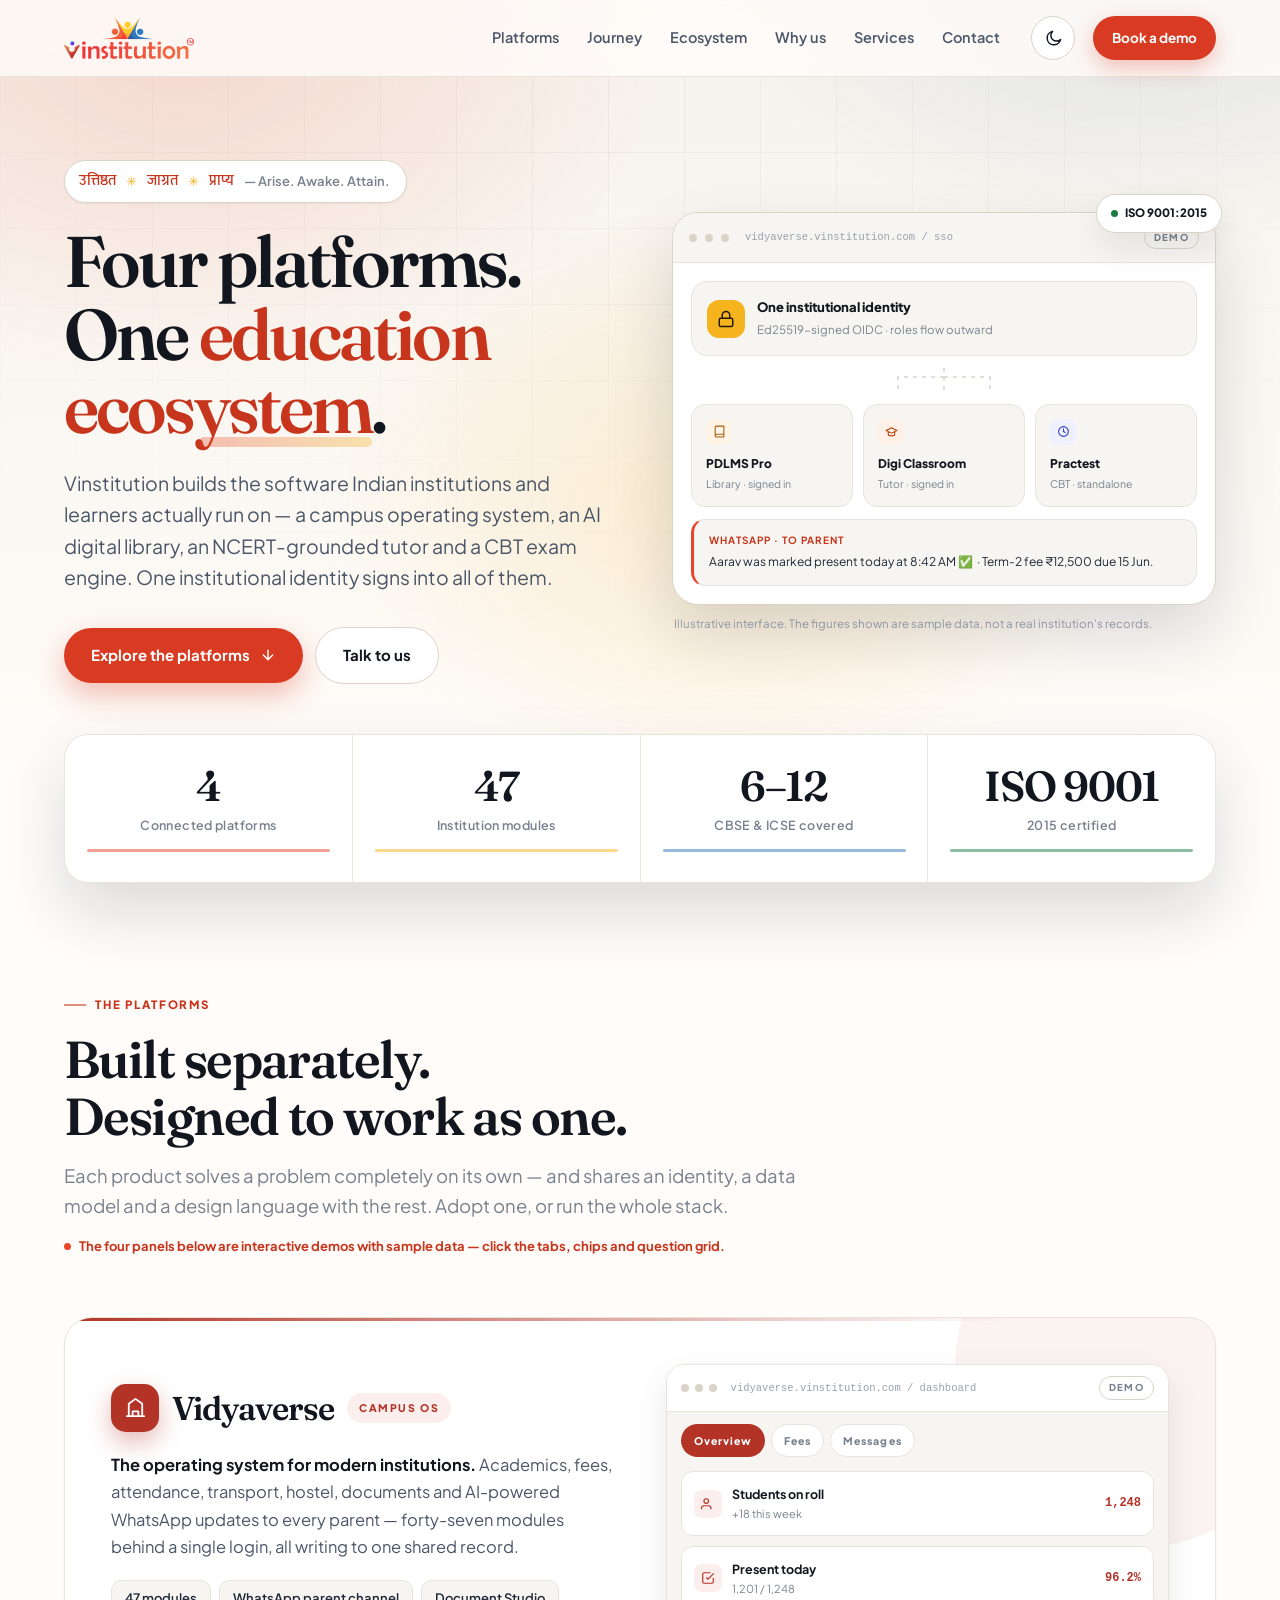
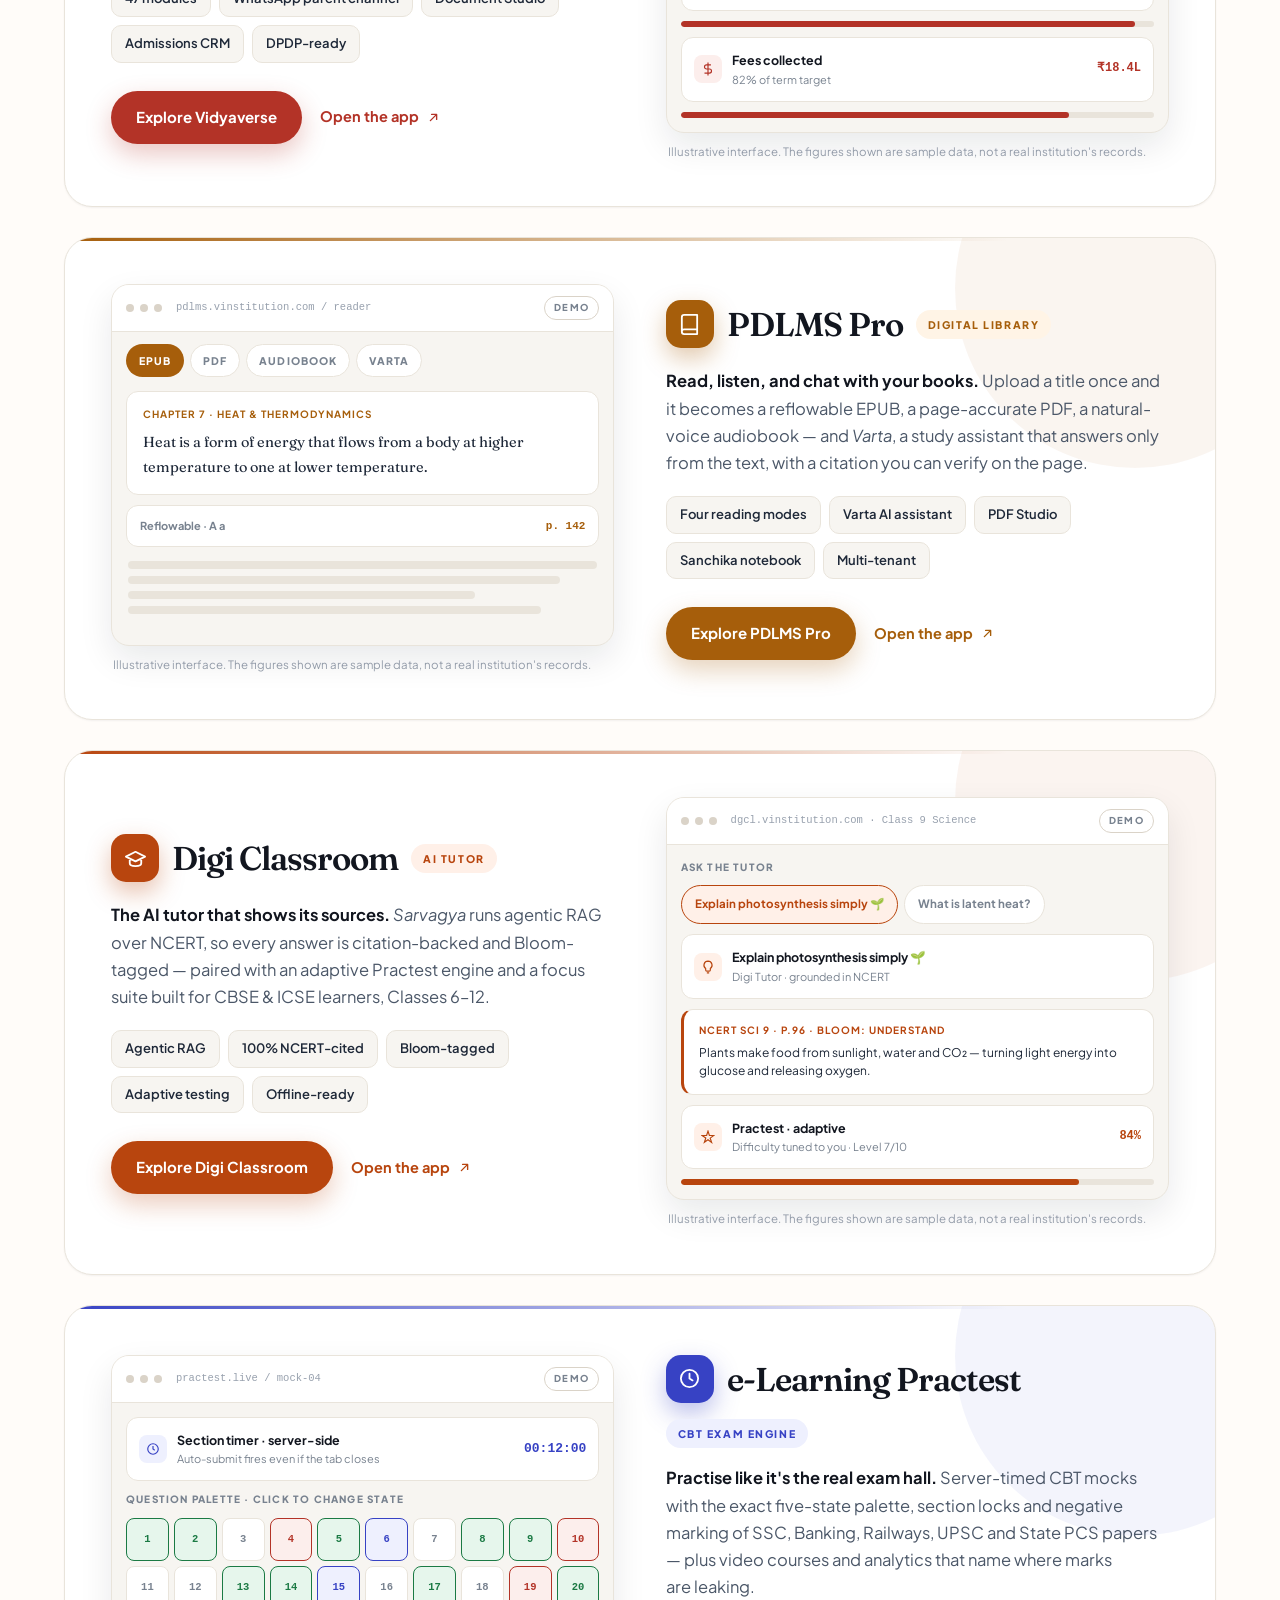
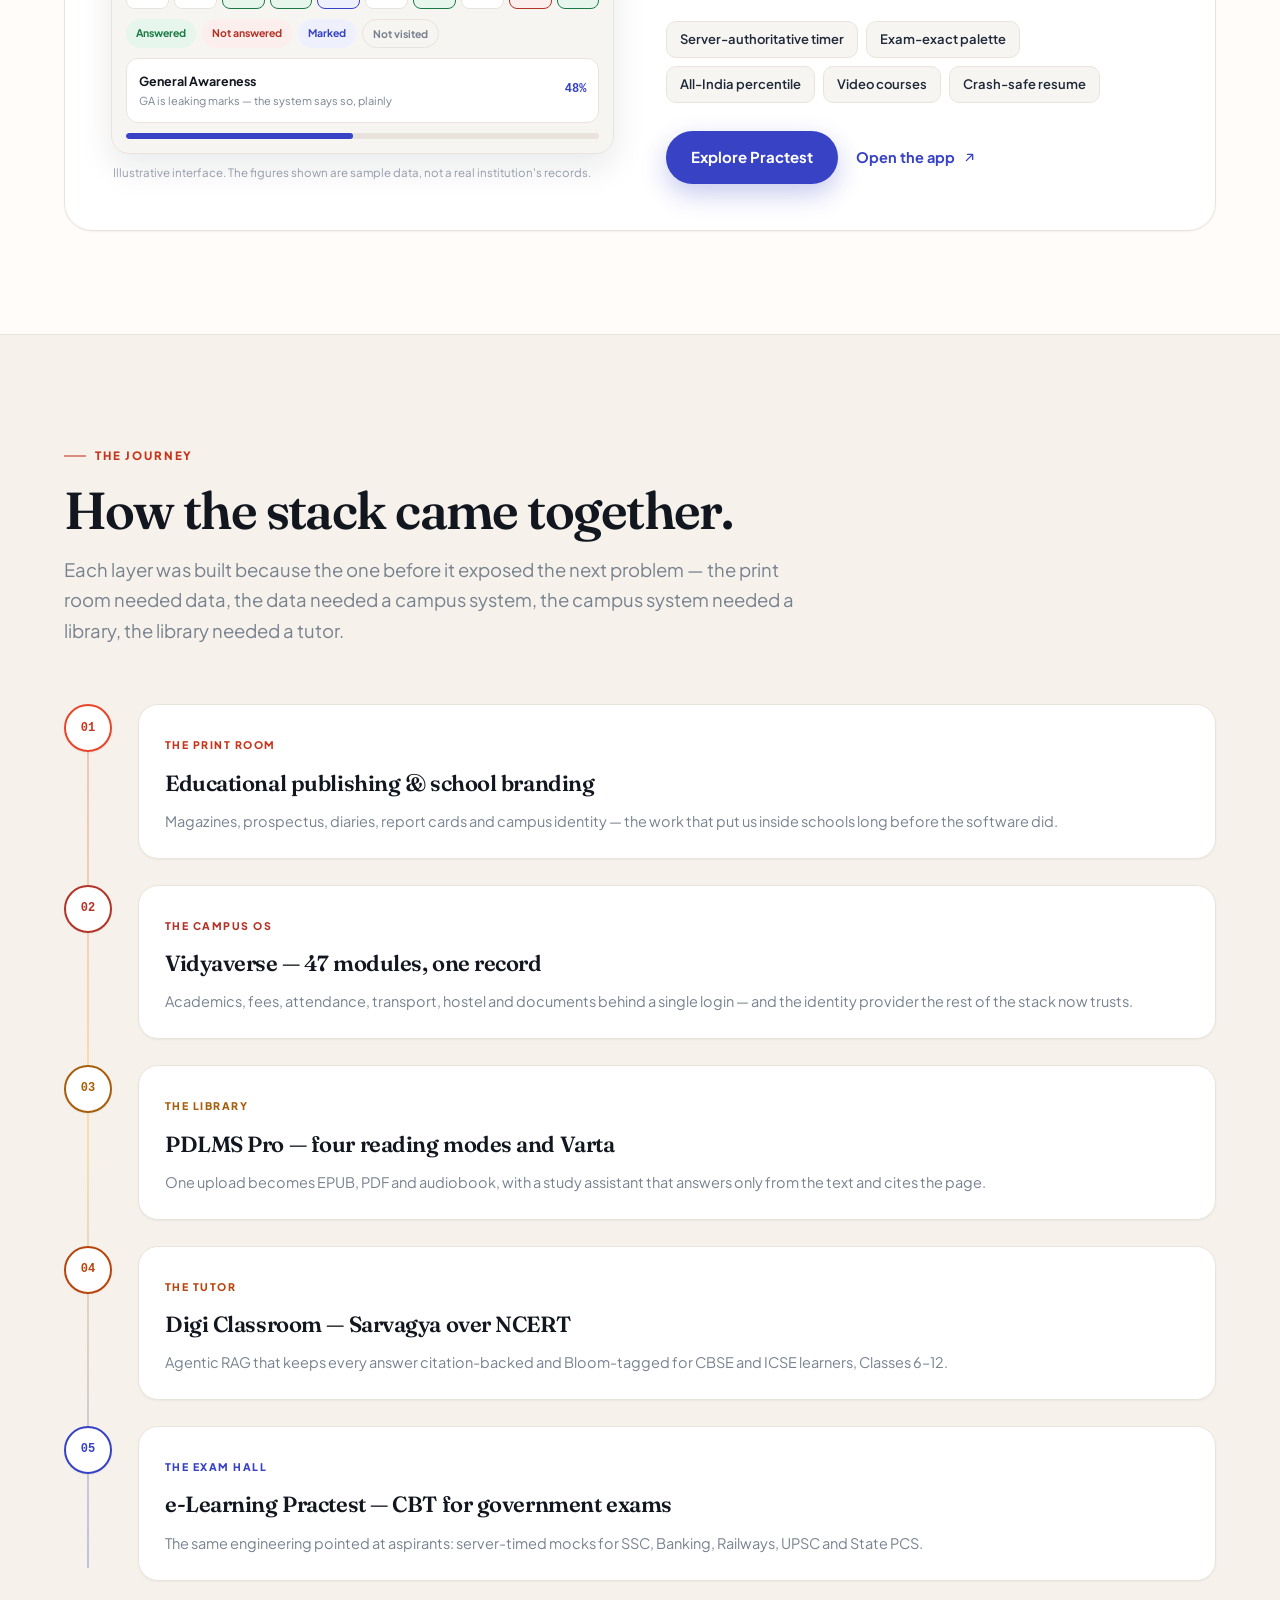
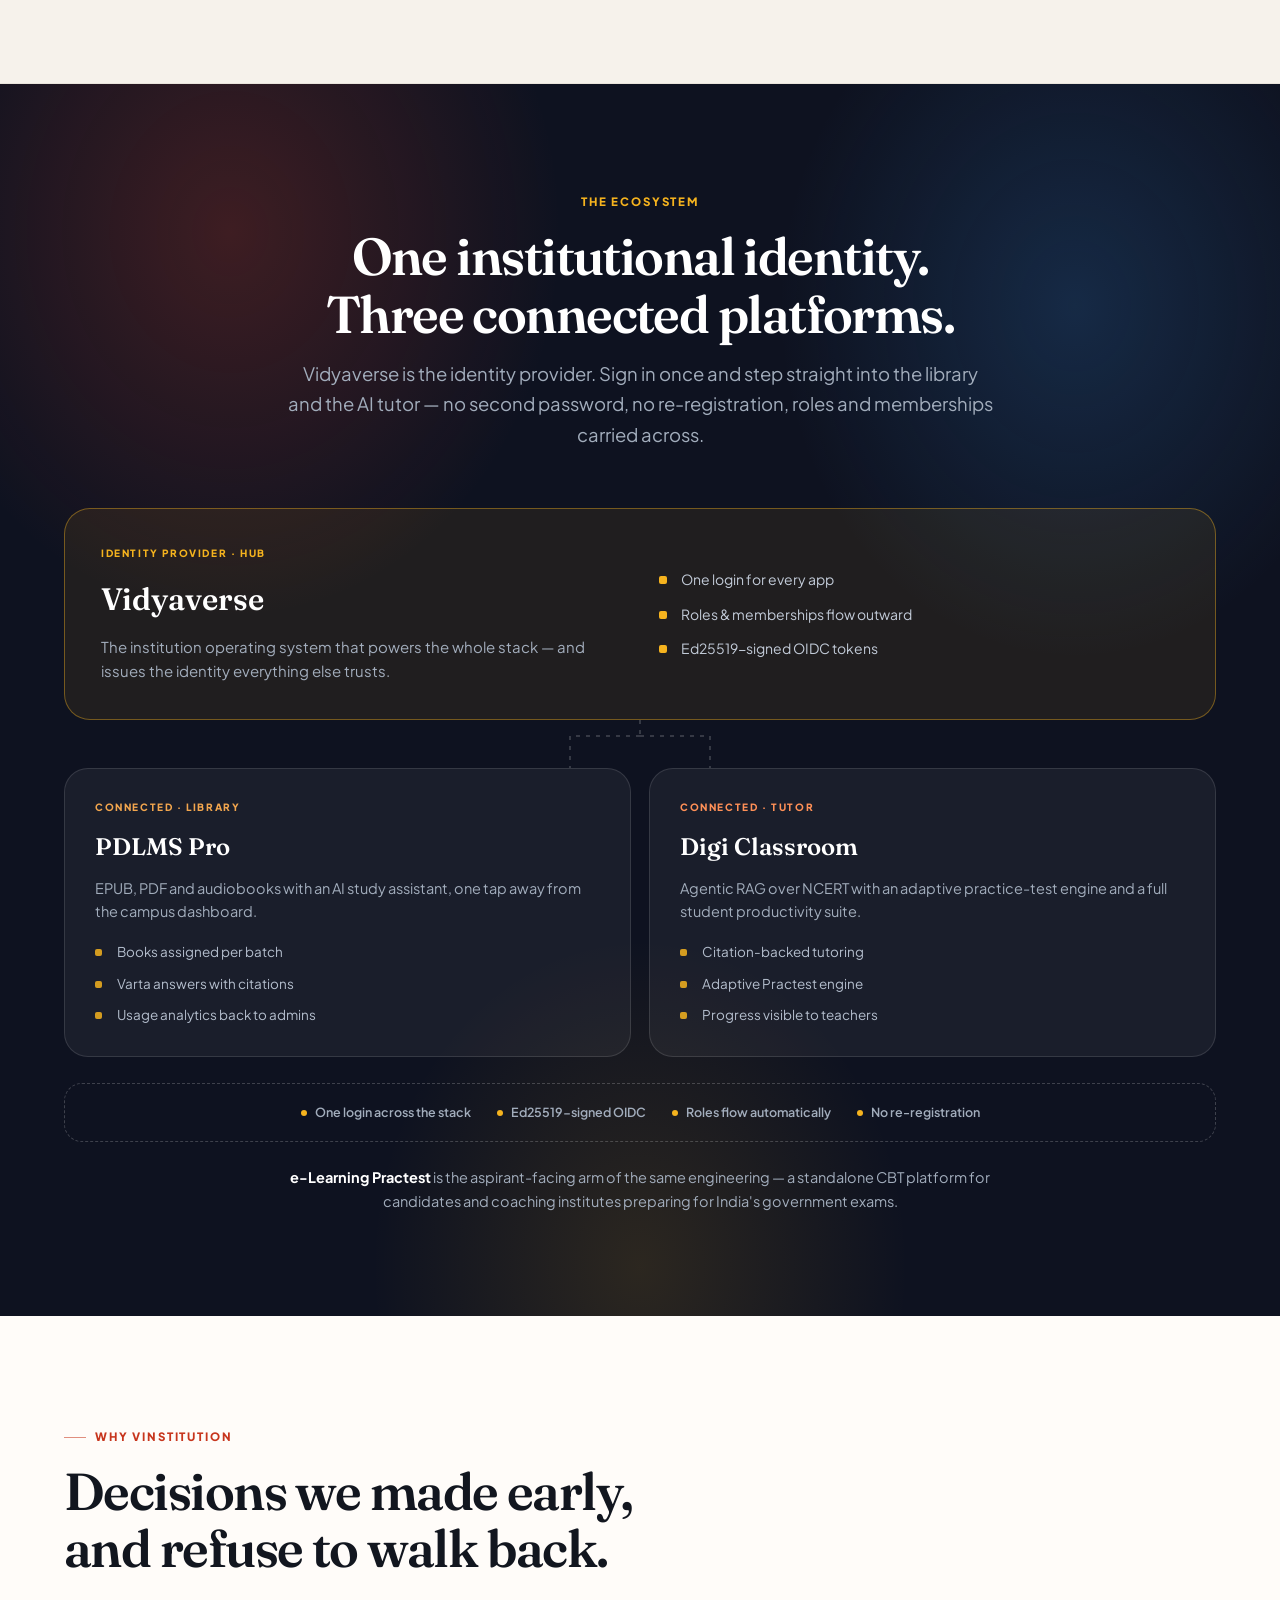
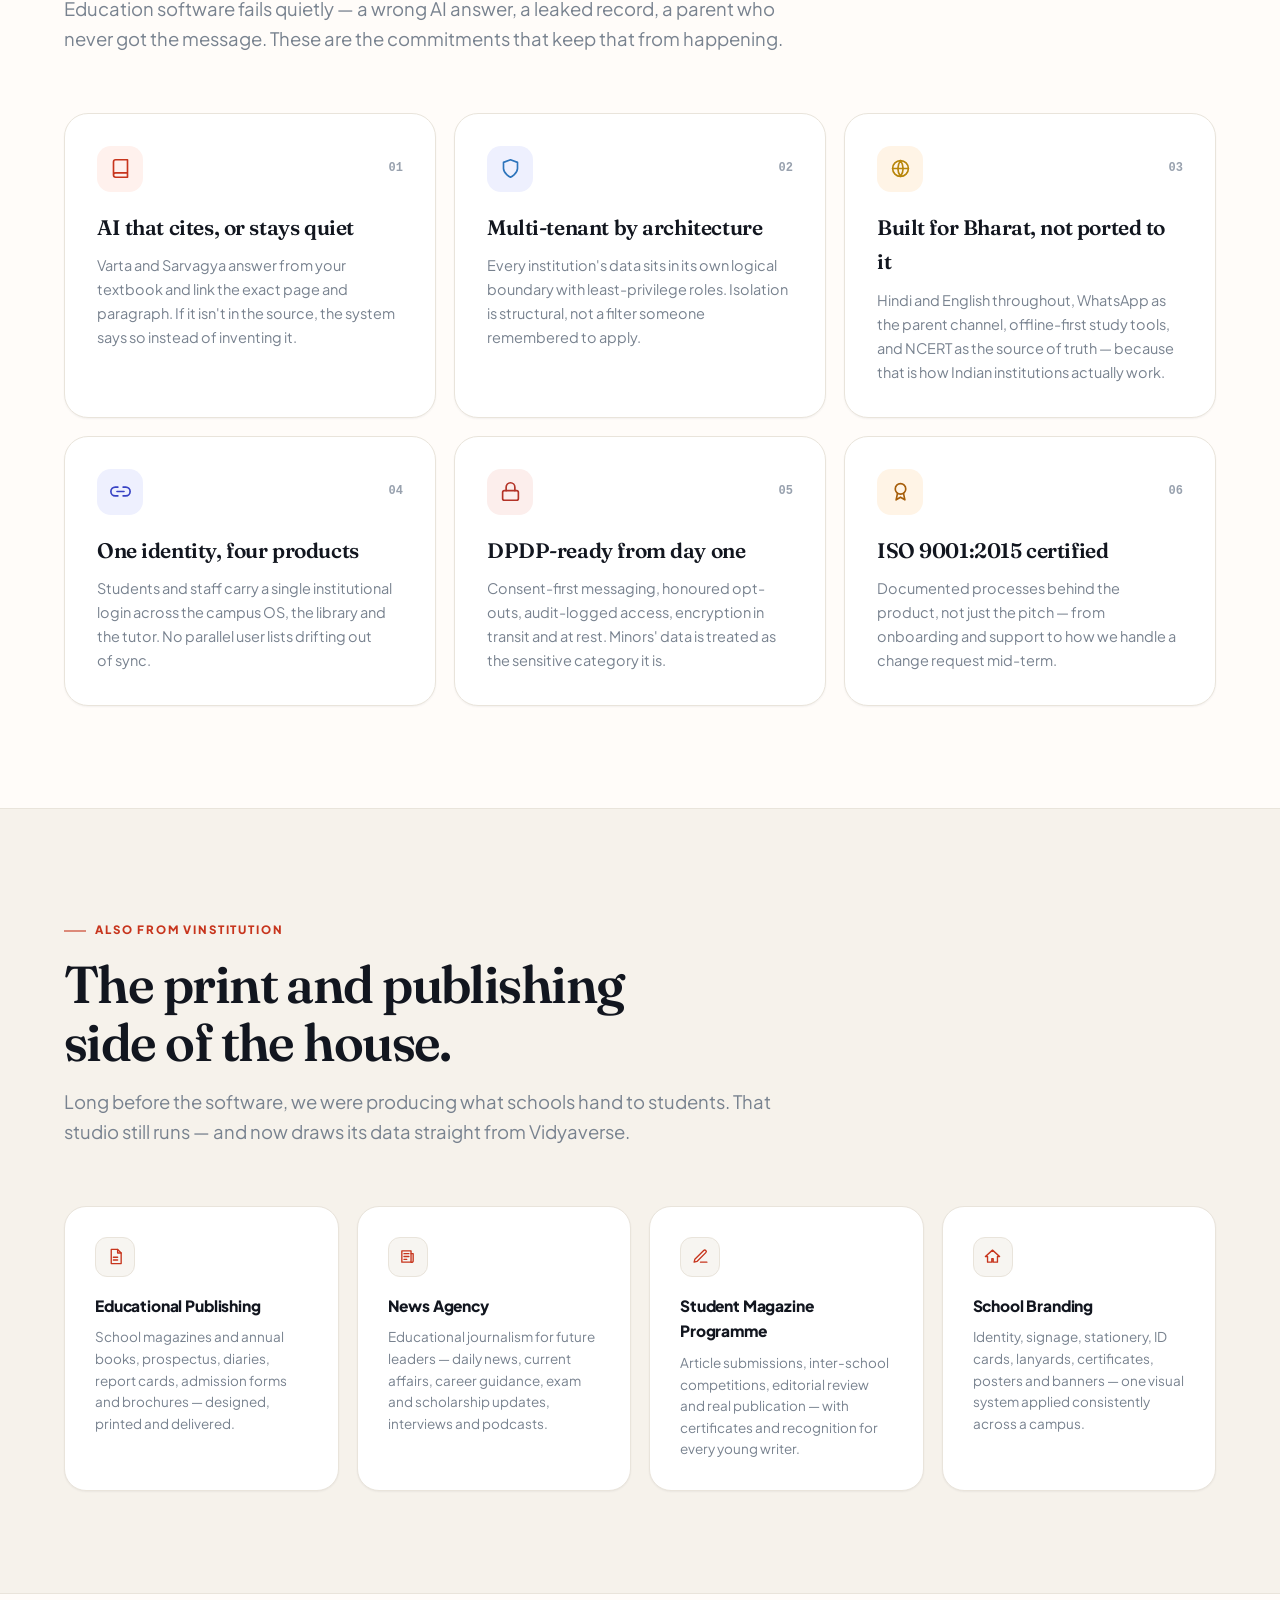
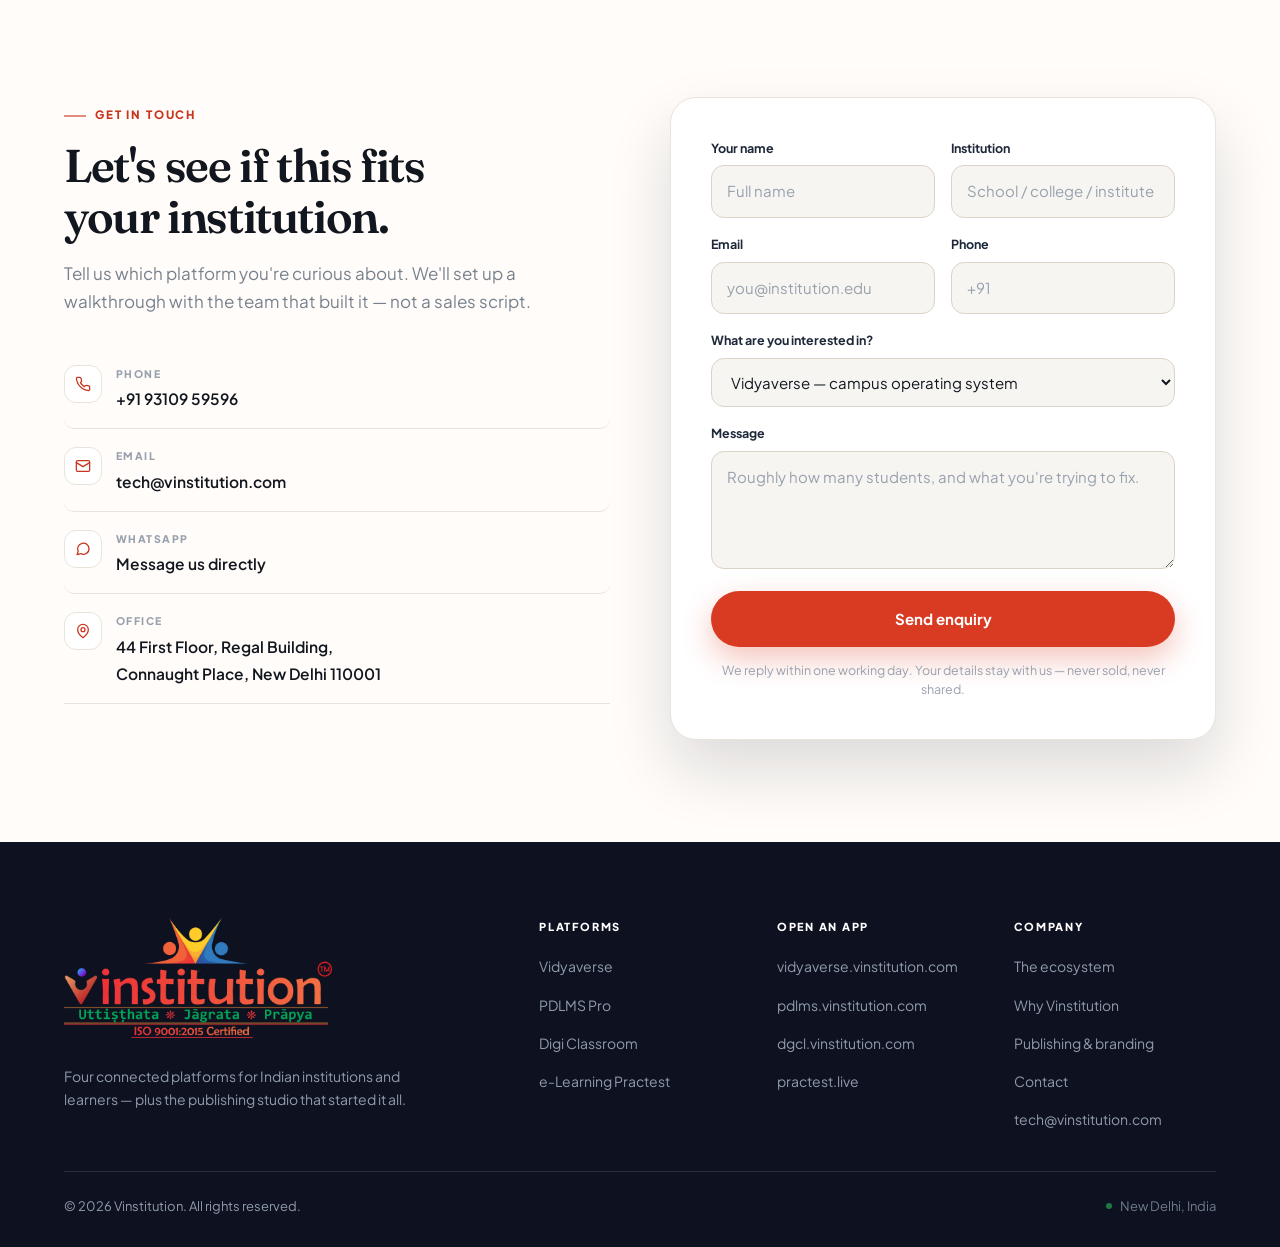
==== index.html @ f5deb9cc "Caption every mock panel on the hub page The four product panels and the hero panel now each carry t" ====
<!DOCTYPE html>
<html lang="en">
<head>
<meta charset="UTF-8">
<meta name="viewport" content="width=device-width, initial-scale=1">
<title>Vinstitution — Education Technology for Indian Institutions &amp; Learners</title>
<meta name="description" content="Vinstitution builds four connected education platforms: Vidyaverse campus OS, PDLMS Pro AI digital library, Digi Classroom NCERT-grounded AI tutor, and e-Learning Practest CBT exam engine. One institutional identity across all of them.">
<meta name="robots" content="index, follow">
<link rel="canonical" href="https://vinstitution.com/">

<meta property="og:type" content="website">
<meta property="og:site_name" content="Vinstitution">
<meta property="og:title" content="Vinstitution — Four platforms. One education ecosystem.">
<meta property="og:description" content="A campus OS, an AI digital library, an NCERT-grounded tutor and a CBT exam engine — connected by one institutional login.">
<meta property="og:url" content="https://vinstitution.com/">
<meta property="og:image" content="https://vinstitution.com/assets/img/og-vinstitution.png">
<meta name="twitter:card" content="summary_large_image">
<meta name="twitter:title" content="Vinstitution — Four platforms. One education ecosystem.">
<meta name="twitter:description" content="A campus OS, an AI digital library, an NCERT-grounded tutor and a CBT exam engine — connected by one institutional login.">
<meta name="twitter:image" content="https://vinstitution.com/assets/img/og-vinstitution.png">
<meta name="theme-color" content="#FFFCF9" media="(prefers-color-scheme: light)">
<meta name="theme-color" content="#090D15" media="(prefers-color-scheme: dark)">

<link rel="icon" href="favicon-32.png" type="image/png" sizes="32x32">
<link rel="icon" href="assets/img/icon-192.png" type="image/png" sizes="192x192">
<link rel="apple-touch-icon" href="assets/img/apple-touch-icon.png">

<link rel="preconnect" href="https://fonts.googleapis.com">
<link rel="preconnect" href="https://fonts.gstatic.com" crossorigin>
<link href="https://fonts.googleapis.com/css2?family=Fraunces:opsz,wght@9..144,400;9..144,500;9..144,600;9..144,700&family=Plus+Jakarta+Sans:wght@400;500;600;700;800&family=Mukta:wght@400;500;600&display=swap" rel="stylesheet">

<script type="application/ld+json">
{
  "@context":"https://schema.org",
  "@type":"Organization",
  "name":"Vinstitution",
  "url":"https://vinstitution.com/",
  "logo":"https://vinstitution.com/assets/logos/vinstitution-full.png",
  "slogan":"Uttiṣṭhata · Jāgrata · Prāpya",
  "description":"Education technology company building connected platforms for Indian institutions and learners: Vidyaverse, PDLMS Pro, Digi Classroom and e-Learning Practest.",
  "address":{
    "@type":"PostalAddress",
    "streetAddress":"44 First Floor, Regal Building, Connaught Place",
    "addressLocality":"New Delhi","addressRegion":"Delhi",
    "postalCode":"110001","addressCountry":"IN"
  },
  "contactPoint":{
    "@type":"ContactPoint","telephone":"+91-9310959596",
    "contactType":"sales","email":"tech@vinstitution.com",
    "availableLanguage":["English","Hindi"]
  }
}
</script>
<script type="application/ld+json">
{
  "@context":"https://schema.org",
  "@type":"ItemList",
  "name":"Vinstitution platforms",
  "itemListElement":[
    {"@type":"ListItem","position":1,"item":{"@type":"SoftwareApplication","name":"Vidyaverse","applicationCategory":"BusinessApplication","url":"https://vidyaverse.vinstitution.com","description":"Institution operating system with 47 integrated modules."}},
    {"@type":"ListItem","position":2,"item":{"@type":"SoftwareApplication","name":"PDLMS Pro","applicationCategory":"EducationalApplication","url":"https://pdlms.vinstitution.com","description":"Multi-tenant AI-powered digital library with the Varta study assistant."}},
    {"@type":"ListItem","position":3,"item":{"@type":"SoftwareApplication","name":"Digi Classroom","applicationCategory":"EducationalApplication","url":"https://dgcl.vinstitution.com","description":"NCERT-grounded AI tutor powered by Sarvagya agentic RAG."}},
    {"@type":"ListItem","position":4,"item":{"@type":"SoftwareApplication","name":"e-Learning Practest","applicationCategory":"EducationalApplication","url":"https://practest.live","description":"Exam-pattern CBT mock test engine for SSC, Banking, Railways, UPSC and State PCS."}}
  ]
}
</script>


<script>
  (function(){
    try{
      var s = localStorage.getItem('vin-theme');
      var d = window.matchMedia('(prefers-color-scheme: dark)').matches;
      document.documentElement.setAttribute('data-theme', s || (d ? 'dark' : 'light'));
    }catch(e){ document.documentElement.setAttribute('data-theme','light'); }
  })();
</script>
<link rel="stylesheet" href="assets/css/style.css?v=3">
</head>
<body>
<div style="background:var(--paper)">

<div id="scroll-progress" aria-hidden="true" style="position:fixed;top:0;left:0;height:3px;width:0%;background:linear-gradient(90deg,var(--brand-hi),var(--gold-hi));z-index:99;transition:width .1s linear"></div>

<div style="position:relative;overflow:hidden;background:linear-gradient(180deg,var(--paper-2),var(--paper))">
  <div aria-hidden="true" style="position:absolute;inset:-24% -10% auto;height:min(940px,120vw);pointer-events:none;background:radial-gradient(46% 52% at 20% 26%,var(--glow-a),transparent 68%),radial-gradient(40% 46% at 82% 14%,var(--glow-b),transparent 70%),radial-gradient(38% 44% at 56% 74%,var(--glow-c),transparent 70%);filter:blur(12px);animation:drift 24s ease-in-out infinite"></div>
  <div aria-hidden="true" style="position:absolute;inset:0;pointer-events:none;background-image:linear-gradient(var(--grid-line) 1px,transparent 1px),linear-gradient(90deg,var(--grid-line) 1px,transparent 1px);background-size:76px 76px;mask-image:radial-gradient(72% 62% at 50% 18%,#000,transparent)"></div>

  <header style="position:sticky;top:0;z-index:80;background:var(--hdr);backdrop-filter:blur(18px);-webkit-backdrop-filter:blur(18px);border-bottom:1px solid var(--line)">
    <div style="width:100%;max-width:1240px;margin-inline:auto;padding-inline:clamp(16px,4vw,44px)">
      <div style="display:flex;align-items:center;gap:clamp(8px,1.6vw,18px);min-height:76px">
        <a href="#top" aria-label="Vinstitution — home" style="display:flex;align-items:center;margin-right:auto;flex:none;transition:transform .3s cubic-bezier(.2,.7,.3,1)" data-hv="1">
          <img src="assets/logos/vinstitution-lockup.png" alt="Vinstitution" width="520" height="168" fetchpriority="high" style="height:42px;width:auto">
        </a>


        <nav class="js-desktop" aria-label="Primary" style="display:flex;align-items:center;gap:2px">
          <a href="#platforms" style="position:relative;padding:9px 13px;border-radius:100px;font-size:14.5px;font-weight:600;color:var(--body);transition:color .22s,background .22s" data-hv="2">Platforms</a>
          <a href="#journey" style="position:relative;padding:9px 13px;border-radius:100px;font-size:14.5px;font-weight:600;color:var(--body);transition:color .22s,background .22s" data-hv="2">Journey</a>
          <a href="#ecosystem" style="position:relative;padding:9px 13px;border-radius:100px;font-size:14.5px;font-weight:600;color:var(--body);transition:color .22s,background .22s" data-hv="2">Ecosystem</a>
          <a href="#why" style="position:relative;padding:9px 13px;border-radius:100px;font-size:14.5px;font-weight:600;color:var(--body);transition:color .22s,background .22s" data-hv="2">Why us</a>
          <a href="#services" style="position:relative;padding:9px 13px;border-radius:100px;font-size:14.5px;font-weight:600;color:var(--body);transition:color .22s,background .22s" data-hv="2">Services</a>
          <a href="#contact" style="position:relative;padding:9px 13px;border-radius:100px;font-size:14.5px;font-weight:600;color:var(--body);transition:color .22s,background .22s" data-hv="2">Contact</a>
        </nav>


        <button type="button" id="theme-toggle" aria-label="Switch to night mode" title="Switch to night mode" style="width:44px;height:44px;flex:none;border-radius:100px;display:grid;place-items:center;color:var(--ink);border:1px solid var(--line-2);background:var(--surface);cursor:pointer;transition:transform .35s cubic-bezier(.2,.7,.3,1),box-shadow .3s,border-color .3s" data-hv="3">

            <svg class="ico-dark" viewBox="0 0 24 24" fill="none" stroke="currentColor" stroke-width="1.9" stroke-linecap="round" stroke-linejoin="round" style="width:19px;height:19px;animation:popIn .4s both"><circle cx="12" cy="12" r="4.2"></circle><path d="M12 2v2.4M12 19.6V22M2 12h2.4M19.6 12H22M4.9 4.9l1.7 1.7M17.4 17.4l1.7 1.7M19.1 4.9l-1.7 1.7M6.6 17.4l-1.7 1.7"></path></svg>


            <svg class="ico-light" viewBox="0 0 24 24" fill="none" stroke="currentColor" stroke-width="1.9" stroke-linecap="round" stroke-linejoin="round" style="width:19px;height:19px;animation:popIn .4s both"><path d="M21 13.2A8.6 8.6 0 1 1 10.8 3a6.8 6.8 0 0 0 10.2 10.2Z"></path></svg>

        </button>


        <a class="js-desktop" href="#contact" style="display:inline-flex;align-items:center;gap:8px;padding:11px 19px;border-radius:100px;background:var(--btn);color:#fff;font-size:13.5px;font-weight:700;box-shadow:0 8px 22px rgba(217,59,34,.3);transition:transform .24s cubic-bezier(.2,.7,.3,1),box-shadow .24s" data-hv="4">Book a demo</a>



          <button class="js-mobile" type="button" aria-label="Menu" aria-controls="mnav" aria-expanded="false" id="nav-toggle" style="width:44px;height:44px;flex:none;border-radius:12px;display:grid;place-items:center;color:var(--ink);border:1px solid var(--line-2);background:var(--surface);cursor:pointer">
            <svg viewBox="0 0 24 24" fill="none" stroke="currentColor" stroke-width="2" stroke-linecap="round" style="width:20px;height:20px"><path d="M4 7h16M4 12h16M4 17h16"></path></svg>
          </button>

      </div>
    </div>
  </header>


    <nav hidden class="js-mobile-nav" id="mnav" aria-label="Mobile" style="position:fixed;inset:76px 0 0;z-index:79;background:var(--paper);padding:24px clamp(16px,4vw,44px) 40px;display:flex;flex-direction:column;gap:2px;overflow-y:auto;animation:fadeIn .25s both">
      <a href="#platforms" style="padding:16px 4px;font-family:'Fraunces',Georgia,serif;font-size:21px;font-weight:600;color:var(--ink);border-bottom:1px solid var(--line);animation:inLeft .4s .02s both">Platforms</a>
      <a href="#journey" style="padding:16px 4px;font-family:'Fraunces',Georgia,serif;font-size:21px;font-weight:600;color:var(--ink);border-bottom:1px solid var(--line);animation:inLeft .4s .06s both">Journey</a>
      <a href="#ecosystem" style="padding:16px 4px;font-family:'Fraunces',Georgia,serif;font-size:21px;font-weight:600;color:var(--ink);border-bottom:1px solid var(--line);animation:inLeft .4s .1s both">Ecosystem</a>
      <a href="#why" style="padding:16px 4px;font-family:'Fraunces',Georgia,serif;font-size:21px;font-weight:600;color:var(--ink);border-bottom:1px solid var(--line);animation:inLeft .4s .14s both">Why us</a>
      <a href="#services" style="padding:16px 4px;font-family:'Fraunces',Georgia,serif;font-size:21px;font-weight:600;color:var(--ink);border-bottom:1px solid var(--line);animation:inLeft .4s .18s both">Services</a>
      <a href="#contact" style="padding:16px 4px;font-family:'Fraunces',Georgia,serif;font-size:21px;font-weight:600;color:var(--ink);border-bottom:1px solid var(--line);animation:inLeft .4s .22s both">Contact</a>
      <a href="#contact" style="align-self:flex-start;margin-top:24px;display:inline-flex;align-items:center;gap:10px;padding:14px 24px;border-radius:100px;background:var(--btn);color:#fff;font-size:15px;font-weight:700;animation:popIn .4s .26s both">Book a demo</a>
    </nav>


  <section id="top" style="position:relative;z-index:1;width:100%;max-width:1240px;margin-inline:auto;padding:clamp(46px,6.5vw,92px) clamp(16px,4vw,44px) clamp(92px,10vw,136px)">
    <div style="display:grid;grid-template-columns:repeat(auto-fit,minmax(min(340px,100%),1fr));gap:clamp(32px,5vw,64px);align-items:center">
      <div style="min-width:0">
        <p style="display:inline-flex;align-items:center;gap:10px;flex-wrap:wrap;padding:8px 16px 8px 14px;border-radius:100px;border:1px solid var(--line-2);background:var(--surface);box-shadow:var(--sh1);font-size:13px;font-weight:600;color:var(--ink-2);animation:rise .7s .05s both">
          <span style="font-family:'Mukta',sans-serif;font-weight:500;font-size:15px;color:var(--brand)">उत्तिष्ठत</span>
          <i style="font-style:normal;color:var(--gold-hi)">✳</i>
          <span style="font-family:'Mukta',sans-serif;font-weight:500;font-size:15px;color:var(--brand)">जाग्रत</span>
          <i style="font-style:normal;color:var(--gold-hi)">✳</i>
          <span style="font-family:'Mukta',sans-serif;font-weight:500;font-size:15px;color:var(--brand)">प्राप्य</span>
          <span style="color:var(--muted)">— Arise. Awake. Attain.</span>
        </p>
        <h1 style="margin-top:22px;font-family:'Fraunces',Georgia,serif;font-weight:600;font-size:clamp(38px,5.6vw,76px);line-height:1.02;letter-spacing:-.04em;color:var(--ink);text-wrap:balance;animation:rise .85s .12s both">Four platforms.<br>One <em style="font-style:normal;position:relative;color:var(--brand)">education ecosystem<span aria-hidden="true" style="position:absolute;left:0;right:0;bottom:.06em;height:.14em;border-radius:100px;background:linear-gradient(90deg,var(--brand-hi),var(--gold-hi));opacity:.32;transform-origin:left;animation:growX 1s .7s both cubic-bezier(.2,.7,.3,1)"></span></em>.</h1>
        <p style="margin-top:24px;font-size:clamp(16.5px,1.7vw,19.5px);line-height:1.6;color:var(--body);max-width:58ch;text-wrap:pretty;animation:rise .85s .2s both">Vinstitution builds the software Indian institutions and learners actually run on — a campus operating system, an AI digital library, an NCERT-grounded tutor and a CBT exam engine. One institutional identity signs into all of them.</p>
        <div style="display:flex;flex-wrap:wrap;gap:12px;align-items:center;margin-top:34px;animation:rise .85s .28s both">
          <a href="#platforms" style="display:inline-flex;align-items:center;gap:10px;padding:15px 27px;border-radius:100px;background:var(--btn);color:#fff;font-size:15px;font-weight:700;box-shadow:0 12px 30px rgba(217,59,34,.32);transition:transform .26s cubic-bezier(.2,.7,.3,1),box-shadow .26s" data-hv="5">Explore the platforms
            <svg viewBox="0 0 24 24" fill="none" stroke="currentColor" stroke-width="2.2" stroke-linecap="round" stroke-linejoin="round" style="width:16px;height:16px;flex:none"><path d="M12 5v14M19 12l-7 7-7-7"></path></svg>
          </a>
          <a href="#contact" style="display:inline-flex;align-items:center;gap:10px;padding:15px 27px;border-radius:100px;border:1.5px solid var(--line-2);color:var(--ink);font-size:15px;font-weight:700;background:var(--surface);transition:transform .26s,border-color .26s,box-shadow .26s" data-hv="6">Talk to us</a>
        </div>
      </div>


      <div style="min-width:0"><div aria-hidden="true" style="min-width:0;position:relative;animation:rise .95s .34s both">
        <div style="position:relative;border-radius:26px;border:1px solid var(--line-2);background:var(--surface);box-shadow:var(--sh3);overflow:hidden;animation:sway 12s ease-in-out infinite">
          <div style="display:flex;align-items:center;gap:8px;padding:13px 16px;border-bottom:1px solid var(--line);background:var(--surface-2)">
            <span style="width:8px;height:8px;border-radius:50%;background:var(--line-2);display:block"></span>
            <span style="width:8px;height:8px;border-radius:50%;background:var(--line-2);display:block"></span>
            <span style="width:8px;height:8px;border-radius:50%;background:var(--line-2);display:block"></span>
            <span style="margin-left:8px;font-family:ui-monospace,SFMono-Regular,Menlo,monospace;font-size:10.5px;color:var(--faint);overflow:hidden;text-overflow:ellipsis;white-space:nowrap">vidyaverse.vinstitution.com / sso</span><span style="margin-left:auto;display:inline-flex;align-items:center;gap:6px;font-size:9.5px;font-weight:800;letter-spacing:.14em;color:var(--muted);border:1px solid var(--line-2);border-radius:100px;padding:3px 9px;flex:none">DEMO</span>

          </div>
          <div style="padding:18px;display:flex;flex-direction:column;gap:12px">
            <div style="display:flex;align-items:center;gap:12px;padding:15px;border-radius:16px;border:1px solid var(--line);background:var(--surface-2);animation:ring 3.4s ease-out infinite">
              <span style="width:38px;height:38px;border-radius:12px;flex:none;display:grid;place-items:center;background:var(--gold-hi);color:#241A02">
                <svg viewBox="0 0 24 24" fill="none" stroke="currentColor" stroke-width="2" stroke-linecap="round" stroke-linejoin="round" style="width:18px;height:18px"><rect x="3" y="11" width="18" height="11" rx="2"></rect><path d="M7 11V7a5 5 0 0 1 10 0v4"></path></svg>
              </span>
              <span style="display:block;flex:1;min-width:0">
                <span style="display:block;font-size:13px;font-weight:800;color:var(--ink)">One institutional identity</span>
                <span style="display:block;font-size:11.5px;color:var(--muted);margin-top:2px">Ed25519-signed OIDC · roles flow outward</span>
              </span>
            </div>
            <div style="display:grid;place-items:center;height:24px">
              <svg viewBox="0 0 120 24" style="width:130px;height:24px;overflow:visible"><path d="M60 0v9M60 9H14v14M60 9h46v14M60 9v14" stroke="var(--line-2)" stroke-width="1.5" fill="none" stroke-dasharray="4 5" style="animation:dash 2s linear infinite"></path></svg>
            </div>
            <div style="display:grid;grid-template-columns:repeat(auto-fit,minmax(min(112px,100%),1fr));gap:10px">
              <div style="padding:14px;border-radius:14px;border:1px solid var(--line);background:var(--surface-2);animation:bob 6s ease-in-out infinite">
                <span style="width:26px;height:26px;border-radius:8px;background:var(--pd-t);color:var(--pd);display:grid;place-items:center;margin-bottom:9px">
                  <svg viewBox="0 0 24 24" fill="none" stroke="currentColor" stroke-width="2" stroke-linecap="round" stroke-linejoin="round" style="width:13px;height:13px"><path d="M4 19.5A2.5 2.5 0 0 1 6.5 17H20M6.5 2H20v20H6.5A2.5 2.5 0 0 1 4 19.5v-15A2.5 2.5 0 0 1 6.5 2Z"></path></svg>
                </span>
                <span style="display:block;font-size:12px;font-weight:800;color:var(--ink)">PDLMS Pro</span>
                <span style="display:block;font-size:10.5px;color:var(--muted);margin-top:1px">Library · signed in</span>
              </div>
              <div style="padding:14px;border-radius:14px;border:1px solid var(--line);background:var(--surface-2);animation:bob 6s ease-in-out .8s infinite">
                <span style="width:26px;height:26px;border-radius:8px;background:var(--dg-t);color:var(--dg);display:grid;place-items:center;margin-bottom:9px">
                  <svg viewBox="0 0 24 24" fill="none" stroke="currentColor" stroke-width="2" stroke-linecap="round" stroke-linejoin="round" style="width:13px;height:13px"><path d="M22 10 12 5 2 10l10 5 10-5ZM6 12v5c0 1.7 2.7 3 6 3s6-1.3 6-3v-5"></path></svg>
                </span>
                <span style="display:block;font-size:12px;font-weight:800;color:var(--ink)">Digi Classroom</span>
                <span style="display:block;font-size:10.5px;color:var(--muted);margin-top:1px">Tutor · signed in</span>
              </div>
              <div style="padding:14px;border-radius:14px;border:1px solid var(--line);background:var(--surface-2);animation:bob 6s ease-in-out 1.6s infinite">
                <span style="width:26px;height:26px;border-radius:8px;background:var(--pt-t);color:var(--pt);display:grid;place-items:center;margin-bottom:9px">
                  <svg viewBox="0 0 24 24" fill="none" stroke="currentColor" stroke-width="2" stroke-linecap="round" stroke-linejoin="round" style="width:13px;height:13px"><circle cx="12" cy="12" r="9"></circle><path d="M12 7v5l3.2 2"></path></svg>
                </span>
                <span style="display:block;font-size:12px;font-weight:800;color:var(--ink)">Practest</span>
                <span style="display:block;font-size:10.5px;color:var(--muted);margin-top:1px">CBT · standalone</span>
              </div>
            </div>
            <div style="padding:13px 15px;border-radius:14px;border:1px solid var(--line);border-left:3px solid var(--brand-hi);background:var(--surface-2);font-size:12px;line-height:1.55;color:var(--ink-2)">
              <b style="display:block;font-size:10px;letter-spacing:.1em;text-transform:uppercase;color:var(--brand);margin-bottom:5px">WhatsApp · to parent</b>
              Aarav was marked present today at 8:42&nbsp;AM ✅ &nbsp;· Term-2 fee ₹12,500 due 15 Jun.
            </div>
          </div>
        </div>
        <span style="position:absolute;top:-18px;right:-6px;display:inline-flex;align-items:center;gap:7px;padding:9px 14px;border-radius:100px;background:var(--surface);border:1px solid var(--line-2);box-shadow:var(--sh2);font-size:11.5px;font-weight:800;color:var(--ink);animation:bob 5s ease-in-out infinite"><span style="width:7px;height:7px;border-radius:50%;background:var(--ok);display:block"></span>ISO 9001:2015</span>
      </div><p style="margin:10px 2px 0;font-size:11.5px;line-height:1.5;color:var(--faint);text-wrap:pretty">Illustrative interface. The figures shown are sample data, not a real institution's records.</p></div>

    </div>
  </section>
</div>


<div style="width:100%;max-width:1240px;margin-inline:auto;padding-inline:clamp(16px,4vw,44px)">
  <div style="position:relative;z-index:2;margin-top:clamp(-78px,-7vw,-50px);display:grid;grid-template-columns:repeat(auto-fit,minmax(min(158px,100%),1fr));gap:1px;background:var(--line);border:1px solid var(--line);border-radius:24px;overflow:hidden;box-shadow:var(--sh3)">
    <div data-rv style="background:var(--surface);padding:30px 22px;text-align:center;transition:background .3s" data-hv="7">
      <b style="display:block;font-family:'Fraunces',Georgia,serif;font-size:clamp(30px,3.6vw,42px);font-weight:600;color:var(--ink);letter-spacing:-.03em;line-height:1"><span data-count="4">4</span></b>
      <span style="display:block;margin-top:8px;font-size:12.5px;font-weight:600;letter-spacing:.03em;color:var(--muted)">Connected platforms</span>
      <span aria-hidden="true" style="display:block;height:3px;margin-top:14px;border-radius:100px;background:var(--brand-hi);opacity:.5;transform-origin:left;animation:growX 1.1s .2s both cubic-bezier(.2,.7,.3,1)"></span>
    </div>
    <div style="background:var(--surface);padding:30px 22px;text-align:center;transition:background .3s" data-hv="7">
      <b style="display:block;font-family:'Fraunces',Georgia,serif;font-size:clamp(30px,3.6vw,42px);font-weight:600;color:var(--ink);letter-spacing:-.03em;line-height:1"><span data-count="47">47</span></b>
      <span style="display:block;margin-top:8px;font-size:12.5px;font-weight:600;letter-spacing:.03em;color:var(--muted)">Institution modules</span>
      <span aria-hidden="true" style="display:block;height:3px;margin-top:14px;border-radius:100px;background:var(--gold-hi);opacity:.5;transform-origin:left;animation:growX 1.1s .3s both cubic-bezier(.2,.7,.3,1)"></span>
    </div>
    <div style="background:var(--surface);padding:30px 22px;text-align:center;transition:background .3s" data-hv="7">
      <b style="display:block;font-family:'Fraunces',Georgia,serif;font-size:clamp(30px,3.6vw,42px);font-weight:600;color:var(--ink);letter-spacing:-.03em;line-height:1">6–12</b>
      <span style="display:block;margin-top:8px;font-size:12.5px;font-weight:600;letter-spacing:.03em;color:var(--muted)">CBSE &amp; ICSE covered</span>
      <span aria-hidden="true" style="display:block;height:3px;margin-top:14px;border-radius:100px;background:var(--blue);opacity:.5;transform-origin:left;animation:growX 1.1s .4s both cubic-bezier(.2,.7,.3,1)"></span>
    </div>
    <div style="background:var(--surface);padding:30px 22px;text-align:center;transition:background .3s" data-hv="7">
      <b style="display:block;font-family:'Fraunces',Georgia,serif;font-size:clamp(30px,3.6vw,42px);font-weight:600;color:var(--ink);letter-spacing:-.03em;line-height:1">ISO 9001</b>
      <span style="display:block;margin-top:8px;font-size:12.5px;font-weight:600;letter-spacing:.03em;color:var(--muted)">2015 certified</span>
      <span aria-hidden="true" style="display:block;height:3px;margin-top:14px;border-radius:100px;background:var(--ok);opacity:.5;transform-origin:left;animation:growX 1.1s .5s both cubic-bezier(.2,.7,.3,1)"></span>
    </div>
  </div>
</div>


<section id="platforms" style="padding-block:clamp(64px,8vw,116px)">
  <div style="width:100%;max-width:1240px;margin-inline:auto;padding-inline:clamp(16px,4vw,44px)">
    <div data-rv style="max-width:760px;margin-bottom:clamp(38px,5vw,60px)">
      <span style="display:inline-flex;align-items:center;gap:9px;font-size:11.5px;font-weight:800;letter-spacing:.16em;text-transform:uppercase;color:var(--brand);margin-bottom:16px"><span style="width:22px;height:1.5px;background:currentColor;opacity:.55;display:block;transform-origin:left;animation:growX .8s both"></span>The platforms</span>
      <h2 style="font-family:'Fraunces',Georgia,serif;font-weight:600;font-size:clamp(30px,4.4vw,52px);line-height:1.1;letter-spacing:-.03em;color:var(--ink);text-wrap:balance">Built separately. Designed to work as one.</h2>
      <p style="margin-top:16px;font-size:clamp(16px,1.6vw,18.5px);color:var(--muted);max-width:62ch;text-wrap:pretty">Each product solves a problem completely on its own — and shares an identity, a data model and a design language with the rest. Adopt one, or run the whole stack.</p>
      <p style="margin-top:14px;font-size:13px;font-weight:700;color:var(--brand);display:inline-flex;align-items:center;gap:8px"><span style="width:7px;height:7px;border-radius:50%;background:var(--brand-hi);display:block;animation:blip 2s ease-in-out infinite"></span>The four panels below are interactive demos with sample data — click the tabs, chips and question grid.</p>
    </div>

    <div style="display:flex;flex-direction:column;gap:clamp(20px,2.6vw,30px)">

      <article data-acc="vv" data-rv style="position:relative;display:grid;grid-template-columns:repeat(auto-fit,minmax(min(320px,100%),1fr));gap:clamp(24px,4vw,52px);align-items:center;padding:clamp(26px,3.6vw,46px);border:1px solid var(--line);border-radius:28px;background:var(--surface);box-shadow:var(--sh1);overflow:hidden;transition:box-shadow .4s,transform .4s,border-color .4s" data-hv="8">
        <div aria-hidden="true" style="position:absolute;inset:0 0 auto;height:3px;background:linear-gradient(90deg,var(--vv),transparent 82%)"></div>
        <div aria-hidden="true" style="position:absolute;width:360px;height:360px;right:-100px;top:-130px;border-radius:50%;background:var(--vv);opacity:.06;pointer-events:none;animation:drift 18s ease-in-out infinite"></div>
        <div style="position:relative;z-index:1;min-width:0">
          <div style="display:flex;align-items:center;gap:13px;margin-bottom:16px;flex-wrap:wrap">
            <span aria-hidden="true" style="width:48px;height:48px;border-radius:15px;flex:none;display:grid;place-items:center;color:#fff;background:var(--vv-btn);box-shadow:0 10px 24px rgba(179,51,39,.34);transition:transform .35s cubic-bezier(.2,.7,.3,1)" data-hv="9">
              <svg viewBox="0 0 24 24" fill="none" stroke="currentColor" stroke-width="1.9" stroke-linecap="round" stroke-linejoin="round" style="width:23px;height:23px"><path d="M3 21h18M5 21V8l7-5 7 5v13M9 21v-5h6v5"></path></svg>
            </span>
            <h3 style="font-family:'Fraunces',Georgia,serif;font-weight:600;font-size:clamp(24px,2.7vw,33px);letter-spacing:-.03em;color:var(--ink)">Vidyaverse</h3>
            <span style="font-size:10.5px;font-weight:800;letter-spacing:.15em;text-transform:uppercase;color:var(--vv);background:var(--vv-t);padding:6px 12px;border-radius:100px">Campus OS</span>
          </div>
          <p style="font-size:16.5px;color:var(--body);max-width:52ch;text-wrap:pretty"><strong style="color:var(--ink);font-weight:700">The operating system for modern institutions.</strong> Academics, fees, attendance, transport, hostel, documents and AI-powered WhatsApp updates to every parent — forty-seven modules behind a single login, all writing to one shared record.</p>
          <ul style="display:flex;flex-wrap:wrap;gap:8px;margin-top:20px">
            <li style="font-size:13px;font-weight:600;color:var(--ink-2);padding:7px 13px;border-radius:10px;background:var(--surface-2);border:1px solid var(--line);transition:transform .25s,border-color .25s" data-hv="10">47 modules</li>
            <li style="font-size:13px;font-weight:600;color:var(--ink-2);padding:7px 13px;border-radius:10px;background:var(--surface-2);border:1px solid var(--line);transition:transform .25s,border-color .25s" data-hv="10">WhatsApp parent channel</li>
            <li style="font-size:13px;font-weight:600;color:var(--ink-2);padding:7px 13px;border-radius:10px;background:var(--surface-2);border:1px solid var(--line);transition:transform .25s,border-color .25s" data-hv="10">Document Studio</li>
            <li style="font-size:13px;font-weight:600;color:var(--ink-2);padding:7px 13px;border-radius:10px;background:var(--surface-2);border:1px solid var(--line);transition:transform .25s,border-color .25s" data-hv="10">Admissions CRM</li>
            <li style="font-size:13px;font-weight:600;color:var(--ink-2);padding:7px 13px;border-radius:10px;background:var(--surface-2);border:1px solid var(--line);transition:transform .25s,border-color .25s" data-hv="10">DPDP-ready</li>
          </ul>
          <div style="display:flex;flex-wrap:wrap;gap:18px;align-items:center;margin-top:28px">
            <a href="products/vidyaverse.html" style="display:inline-flex;align-items:center;gap:10px;padding:14px 25px;border-radius:100px;background:var(--vv-btn);color:#fff;font-size:15px;font-weight:700;box-shadow:0 10px 26px rgba(179,51,39,.28);transition:transform .26s,box-shadow .26s" data-hv="11">Explore Vidyaverse</a>
            <a href="https://vidyaverse.vinstitution.com" target="_blank" rel="noopener" style="display:inline-flex;align-items:center;gap:7px;font-size:14.5px;font-weight:700;color:var(--vv)">Open the app
              <svg viewBox="0 0 24 24" fill="none" stroke="currentColor" stroke-width="2.2" stroke-linecap="round" stroke-linejoin="round" style="width:15px;height:15px"><path d="M7 17 17 7M9 7h8v8"></path></svg>
            </a>
          </div>
        </div>

        <div style="min-width:0"><div style="position:relative;z-index:1;min-width:0;border-radius:18px;overflow:hidden;border:1px solid var(--line);background:var(--surface-2);box-shadow:var(--sh2)">
          <div style="display:flex;align-items:center;gap:6px;padding:11px 14px;background:var(--surface);border-bottom:1px solid var(--line)">
            <i style="width:8px;height:8px;border-radius:50%;background:var(--line-2);display:block"></i><i style="width:8px;height:8px;border-radius:50%;background:var(--line-2);display:block"></i><i style="width:8px;height:8px;border-radius:50%;background:var(--line-2);display:block"></i>
            <span style="margin-left:8px;font-family:ui-monospace,SFMono-Regular,Menlo,monospace;font-size:10.5px;color:var(--faint);white-space:nowrap;overflow:hidden;text-overflow:ellipsis">vidyaverse.vinstitution.com / dashboard</span><span style="margin-left:auto;display:inline-flex;align-items:center;gap:6px;font-size:9.5px;font-weight:800;letter-spacing:.14em;color:var(--muted);border:1px solid var(--line-2);border-radius:100px;padding:3px 9px;flex:none">DEMO</span>
          </div>
          <div style="display:flex;gap:6px;padding:12px 14px 0;flex-wrap:wrap">
            <button type="button" class="mock-tab is-active" data-tabset="vv" data-tab="0">Overview</button>
            <button type="button" class="mock-tab" data-tabset="vv" data-tab="1">Fees</button>
            <button type="button" class="mock-tab" data-tabset="vv" data-tab="2">Messages</button>
          </div>
          <div style="padding:14px;display:flex;flex-direction:column;gap:10px;min-height:268px">
            <div class="mock-panel" data-panel="vv-0">
              <div style="display:flex;align-items:center;gap:10px;padding:12px;background:var(--surface);border:1px solid var(--line);border-radius:12px;animation:riseSm .35s both">
                <span style="width:28px;height:28px;border-radius:8px;flex:none;display:grid;place-items:center;background:var(--vv-t);color:var(--vv)"><svg viewBox="0 0 24 24" fill="none" stroke="currentColor" stroke-width="2" style="width:14px;height:14px"><path d="M17 21v-2a4 4 0 0 0-4-4H5a4 4 0 0 0-4 4v2M9 11a4 4 0 1 0 0-8 4 4 0 0 0 0 8"></path></svg></span>
                <span style="display:block;flex:1;min-width:0"><span style="display:block;font-size:12.5px;font-weight:700;color:var(--ink)">Students on roll</span><span style="display:block;font-size:11px;color:var(--muted)">+18 this week</span></span>
                <span style="font-size:12px;font-weight:800;color:var(--vv);font-family:ui-monospace,SFMono-Regular,Menlo,monospace">1,248</span>
              </div>
              <div style="display:flex;align-items:center;gap:10px;padding:12px;background:var(--surface);border:1px solid var(--line);border-radius:12px;animation:riseSm .35s .05s both">
                <span style="width:28px;height:28px;border-radius:8px;flex:none;display:grid;place-items:center;background:var(--vv-t);color:var(--vv)"><svg viewBox="0 0 24 24" fill="none" stroke="currentColor" stroke-width="2" style="width:14px;height:14px"><path d="m9 11 3 3L22 4M21 12v7a2 2 0 0 1-2 2H5a2 2 0 0 1-2-2V5a2 2 0 0 1 2-2h11"></path></svg></span>
                <span style="display:block;flex:1;min-width:0"><span style="display:block;font-size:12.5px;font-weight:700;color:var(--ink)">Present today</span><span style="display:block;font-size:11px;color:var(--muted)">1,201 / 1,248</span></span>
                <span style="font-size:12px;font-weight:800;color:var(--vv);font-family:ui-monospace,SFMono-Regular,Menlo,monospace">96.2%</span>
              </div>
              <div style="height:6px;border-radius:100px;background:var(--line);overflow:hidden"><i style="display:block;height:100%;width:96%;border-radius:100px;background:var(--vv-btn);transform-origin:left;animation:growX 1.1s both cubic-bezier(.2,.7,.3,1)"></i></div>
              <div style="display:flex;align-items:center;gap:10px;padding:12px;background:var(--surface);border:1px solid var(--line);border-radius:12px;animation:riseSm .35s .1s both">
                <span style="width:28px;height:28px;border-radius:8px;flex:none;display:grid;place-items:center;background:var(--vv-t);color:var(--vv)"><svg viewBox="0 0 24 24" fill="none" stroke="currentColor" stroke-width="2" style="width:14px;height:14px"><path d="M12 1v22M17 5H9.5a3.5 3.5 0 0 0 0 7h5a3.5 3.5 0 0 1 0 7H6"></path></svg></span>
                <span style="display:block;flex:1;min-width:0"><span style="display:block;font-size:12.5px;font-weight:700;color:var(--ink)">Fees collected</span><span style="display:block;font-size:11px;color:var(--muted)">82% of term target</span></span>
                <span style="font-size:12px;font-weight:800;color:var(--vv);font-family:ui-monospace,SFMono-Regular,Menlo,monospace">₹18.4L</span>
              </div>
              <div style="height:6px;border-radius:100px;background:var(--line);overflow:hidden"><i style="display:block;height:100%;width:82%;border-radius:100px;background:var(--vv-btn);transform-origin:left;animation:growX 1.1s .15s both cubic-bezier(.2,.7,.3,1)"></i></div>
            </div>
            <div class="mock-panel" data-panel="vv-1" hidden>
              <div style="display:flex;align-items:baseline;gap:8px;padding:14px;background:var(--surface);border:1px solid var(--line);border-radius:12px;animation:popIn .35s both">
                <b style="font-family:'Fraunces',Georgia,serif;font-size:30px;font-weight:600;color:var(--ink);letter-spacing:-.03em">₹18.4L</b>
                <span style="font-size:11.5px;font-weight:700;color:var(--ok)">82% of term target</span>
              </div>
              <div style="height:6px;border-radius:100px;background:var(--line);overflow:hidden"><i style="display:block;height:100%;width:82%;border-radius:100px;background:var(--vv-btn);transform-origin:left;animation:growX 1s both cubic-bezier(.2,.7,.3,1)"></i></div>
              <div style="display:flex;align-items:center;gap:10px;padding:12px;background:var(--surface);border:1px solid var(--line);border-radius:12px;animation:riseSm .35s .05s both">
                <span style="display:block;flex:1;min-width:0"><span style="display:block;font-size:12.5px;font-weight:700;color:var(--ink)">Term-2 fee · Aarav Sharma</span><span style="display:block;font-size:11px;color:var(--muted)">Due 15 Jun</span></span>
                <span style="font-size:12px;font-weight:800;color:var(--vv);font-family:ui-monospace,SFMono-Regular,Menlo,monospace">₹12,500</span>
              </div>
              <div style="display:flex;align-items:center;gap:10px;padding:12px;background:var(--surface);border:1px solid var(--line);border-radius:12px;animation:riseSm .35s .1s both">
                <span style="display:block;flex:1;min-width:0"><span style="display:block;font-size:12.5px;font-weight:700;color:var(--ink)">Receipts issued today</span><span style="display:block;font-size:11px;color:var(--muted)">Auto-numbered, DPDP-logged</span></span>
                <span style="font-size:12px;font-weight:800;color:var(--vv);font-family:ui-monospace,SFMono-Regular,Menlo,monospace">37</span>
              </div>
            </div>
            <div class="mock-panel" data-panel="vv-2" hidden>
              <div style="padding:13px 15px;border-radius:12px;border:1px solid var(--line);border-left:3px solid var(--vv);background:var(--surface);font-size:12px;line-height:1.55;color:var(--ink-2);animation:inRight .4s both">
                <b style="display:block;font-size:10px;letter-spacing:.1em;text-transform:uppercase;color:var(--vv);margin-bottom:5px">WhatsApp · to parent</b>
                Aarav was marked present today at 8:42&nbsp;AM ✅ &nbsp;· Term-2 fee ₹12,500 due 15 Jun.
              </div>
              <div style="padding:13px 15px;border-radius:12px;border:1px solid var(--line);border-left:3px solid var(--vv);background:var(--surface);font-size:12px;line-height:1.55;color:var(--ink-2);animation:inRight .4s .08s both">
                <b style="display:block;font-size:10px;letter-spacing:.1em;text-transform:uppercase;color:var(--vv);margin-bottom:5px">WhatsApp · to parent</b>
                Half-yearly report card is ready in the parent portal. Open Document Studio to download the PDF.
              </div>
              <div style="display:flex;align-items:center;gap:10px;padding:12px;background:var(--surface);border:1px solid var(--line);border-radius:12px;animation:riseSm .35s .16s both">
                <span style="display:block;flex:1;min-width:0"><span style="display:block;font-size:12.5px;font-weight:700;color:var(--ink)">Delivered · consent honoured</span><span style="display:block;font-size:11px;color:var(--muted)">Opt-outs skipped automatically</span></span>
                <span style="font-size:12px;font-weight:800;color:var(--ok);font-family:ui-monospace,SFMono-Regular,Menlo,monospace">1,204</span>
              </div>
            </div>
          </div>
        </div><p style="margin:10px 2px 0;font-size:11.5px;line-height:1.5;color:var(--faint);text-wrap:pretty">Illustrative interface. The figures shown are sample data, not a real institution's records.</p></div>
      </article>

      <article data-acc="pd" data-rv style="position:relative;display:grid;grid-template-columns:repeat(auto-fit,minmax(min(320px,100%),1fr));gap:clamp(24px,4vw,52px);align-items:center;padding:clamp(26px,3.6vw,46px);border:1px solid var(--line);border-radius:28px;background:var(--surface);box-shadow:var(--sh1);overflow:hidden;transition:box-shadow .4s,transform .4s,border-color .4s" data-hv="12">
        <div aria-hidden="true" style="position:absolute;inset:0 0 auto;height:3px;background:linear-gradient(90deg,var(--pd),transparent 82%)"></div>
        <div aria-hidden="true" style="position:absolute;width:360px;height:360px;right:-100px;top:-130px;border-radius:50%;background:var(--pd);opacity:.06;pointer-events:none;animation:drift 20s ease-in-out infinite"></div>

        <div style="min-width:0"><div style="position:relative;z-index:1;min-width:0;order:-1;border-radius:18px;overflow:hidden;border:1px solid var(--line);background:var(--surface-2);box-shadow:var(--sh2)">
          <div style="display:flex;align-items:center;gap:6px;padding:11px 14px;background:var(--surface);border-bottom:1px solid var(--line)">
            <i style="width:8px;height:8px;border-radius:50%;background:var(--line-2);display:block"></i><i style="width:8px;height:8px;border-radius:50%;background:var(--line-2);display:block"></i><i style="width:8px;height:8px;border-radius:50%;background:var(--line-2);display:block"></i>
            <span style="margin-left:8px;font-family:ui-monospace,SFMono-Regular,Menlo,monospace;font-size:10.5px;color:var(--faint);white-space:nowrap;overflow:hidden;text-overflow:ellipsis">pdlms.vinstitution.com / reader</span><span style="margin-left:auto;display:inline-flex;align-items:center;gap:6px;font-size:9.5px;font-weight:800;letter-spacing:.14em;color:var(--muted);border:1px solid var(--line-2);border-radius:100px;padding:3px 9px;flex:none">DEMO</span>
          </div>
          <div style="display:flex;gap:6px;padding:12px 14px 0;flex-wrap:wrap">
            <button type="button" class="mock-tab is-active" data-tabset="pd" data-tab="0">EPUB</button>
            <button type="button" class="mock-tab" data-tabset="pd" data-tab="1">PDF</button>
            <button type="button" class="mock-tab" data-tabset="pd" data-tab="2">AUDIOBOOK</button>
            <button type="button" class="mock-tab" data-tabset="pd" data-tab="3">VARTA</button>
          </div>
          <div style="padding:14px;display:flex;flex-direction:column;gap:10px;min-height:268px">
            <div class="mock-panel" data-panel="pd-0">
              <div style="padding:14px 16px;border-radius:12px;border:1px solid var(--line);background:var(--surface);animation:fadeIn .35s both">
                <b style="display:block;font-size:10px;letter-spacing:.1em;text-transform:uppercase;color:var(--pd);margin-bottom:8px">Chapter 7 · Heat &amp; Thermodynamics</b>
                <span style="display:block;font-family:'Fraunces',Georgia,serif;font-size:14.5px;line-height:1.7;color:var(--ink-2)">Heat is a form of energy that flows from a body at higher temperature to one at lower temperature.</span>
              </div>
              <div style="display:flex;gap:8px;align-items:center;padding:11px 13px;border-radius:12px;border:1px solid var(--line);background:var(--surface)">
                <span style="font-size:11px;font-weight:700;color:var(--muted)">Reflowable · A a</span>
                <span style="margin-left:auto;font-size:11px;font-weight:800;color:var(--pd);font-family:ui-monospace,SFMono-Regular,Menlo,monospace">p. 142</span>
              </div>
              <div style="display:flex;flex-direction:column;gap:7px;padding:4px 2px">
                <span style="display:block;height:8px;border-radius:100px;background:var(--line);transform-origin:left;animation:growX .7s both"></span>
                <span style="display:block;height:8px;border-radius:100px;background:var(--line);width:92%;transform-origin:left;animation:growX .7s .08s both"></span>
                <span style="display:block;height:8px;border-radius:100px;background:var(--line);width:74%;transform-origin:left;animation:growX .7s .16s both"></span>
                <span style="display:block;height:8px;border-radius:100px;background:var(--line);width:88%;transform-origin:left;animation:growX .7s .24s both"></span>
              </div>
            </div>
            <div class="mock-panel" data-panel="pd-1" hidden>
              <div style="padding:16px;border-radius:12px;border:1px solid var(--line);background:var(--surface);animation:popIn .35s both">
                <div style="display:flex;justify-content:space-between;align-items:center;margin-bottom:12px">
                  <b style="font-size:10px;letter-spacing:.1em;text-transform:uppercase;color:var(--pd)">Page-accurate PDF</b>
                  <span style="font-size:11px;font-weight:800;color:var(--muted);font-family:ui-monospace,SFMono-Regular,Menlo,monospace">142 / 318</span>
                </div>
                <div style="display:grid;grid-template-columns:1fr 1fr;gap:8px">
                  <span style="display:block;aspect-ratio:3/4;border-radius:8px;border:1px solid var(--line);background:linear-gradient(180deg,var(--surface-2),var(--surface));animation:riseSm .4s both"></span>
                  <span style="display:block;aspect-ratio:3/4;border-radius:8px;border:1px solid var(--pd);background:linear-gradient(180deg,var(--surface-2),var(--surface));box-shadow:var(--sh2);animation:riseSm .4s .08s both"></span>
                </div>
              </div>
              <div style="display:flex;align-items:center;gap:10px;padding:12px;background:var(--surface);border:1px solid var(--line);border-radius:12px">
                <span style="display:block;flex:1;min-width:0"><span style="display:block;font-size:12.5px;font-weight:700;color:var(--ink)">PDF Studio</span><span style="display:block;font-size:11px;color:var(--muted)">Split, merge, annotate — no download needed</span></span>
              </div>
            </div>
            <div class="mock-panel" data-panel="pd-2" hidden>
              <div style="padding:16px;border-radius:12px;border:1px solid var(--line);background:var(--surface);animation:popIn .35s both">
                <b style="display:block;font-size:10px;letter-spacing:.1em;text-transform:uppercase;color:var(--pd);margin-bottom:12px">Natural-voice audiobook</b>
                <div style="display:flex;align-items:center;gap:12px">
                  <button type="button" id="pd-play" aria-label="Play" style="width:44px;height:44px;flex:none;border-radius:100px;display:grid;place-items:center;background:var(--pd-btn);color:#fff;cursor:pointer;border:0;transition:transform .25s" data-hv="13">

                      <svg hidden class="ico-playing" viewBox="0 0 24 24" fill="currentColor" style="width:16px;height:16px"><rect x="6" y="5" width="4" height="14" rx="1"></rect><rect x="14" y="5" width="4" height="14" rx="1"></rect></svg>


                      <svg class="ico-paused" viewBox="0 0 24 24" fill="currentColor" style="width:16px;height:16px"><path d="M8 5l11 7-11 7z"></path></svg>

                  </button>
                  <span style="display:flex;align-items:flex-end;gap:3px;height:32px;flex:1;min-width:0">
                    <i class="wv" style="--h:17px;--d:0.82s"></i><i class="wv" style="--h:24px;--d:0.94s"></i><i class="wv" style="--h:11px;--d:1.06s"></i><i class="wv" style="--h:18px;--d:1.18s"></i><i class="wv" style="--h:25px;--d:0.70s"></i><i class="wv" style="--h:12px;--d:0.82s"></i><i class="wv" style="--h:19px;--d:0.94s"></i><i class="wv" style="--h:26px;--d:1.06s"></i><i class="wv" style="--h:13px;--d:1.18s"></i><i class="wv" style="--h:20px;--d:0.70s"></i><i class="wv" style="--h:27px;--d:0.82s"></i><i class="wv" style="--h:14px;--d:0.94s"></i>
                  </span>
                  <span style="font-size:11.5px;font-weight:800;color:var(--pd);font-family:ui-monospace,SFMono-Regular,Menlo,monospace"><span id="pd-time">01:05</span></span>
                </div>
                <div style="height:6px;border-radius:100px;background:var(--line);overflow:hidden;margin-top:14px"><i class="pd-bar" id="pd-bar"></i></div>
              </div>
              <div style="display:flex;align-items:center;gap:10px;padding:12px;background:var(--surface);border:1px solid var(--line);border-radius:12px">
                <span style="display:block;flex:1;min-width:0"><span style="display:block;font-size:12.5px;font-weight:700;color:var(--ink)">Chapter 7 · Heat &amp; Thermodynamics</span><span style="display:block;font-size:11px;color:var(--muted)">Position syncs back to the reader</span></span>
              </div>
            </div>
            <div class="mock-panel" data-panel="pd-3" hidden>
              <div style="display:flex;align-items:center;gap:10px;padding:12px;background:var(--surface);border:1px solid var(--line);border-radius:12px;animation:inLeft .35s both">
                <span style="width:28px;height:28px;border-radius:8px;flex:none;display:grid;place-items:center;background:var(--pd-t);color:var(--pd)"><svg viewBox="0 0 24 24" fill="none" stroke="currentColor" stroke-width="2" style="width:14px;height:14px"><path d="M21 15a2 2 0 0 1-2 2H7l-4 4V5a2 2 0 0 1 2-2h14a2 2 0 0 1 2 2z"></path></svg></span>
                <span style="display:block;flex:1;min-width:0"><span style="display:block;font-size:12.5px;font-weight:700;color:var(--ink)">Why is water's specific heat so high?</span><span style="display:block;font-size:11px;color:var(--muted)">Varta · grounded in the book</span></span>
              </div>
              <div style="padding:13px 15px;border-radius:12px;border:1px solid var(--line);border-left:3px solid var(--pd);background:var(--surface);font-size:12px;line-height:1.55;color:var(--ink-2);animation:riseSm .4s .12s both">
                <b style="display:block;font-size:10px;letter-spacing:.1em;text-transform:uppercase;color:var(--pd);margin-bottom:5px">Answer · cited</b>
                Hydrogen bonding between molecules requires significant energy to break. <span style="color:var(--pd);font-weight:700">↳ p. 142, ¶2</span>
              </div>
              <div style="display:flex;align-items:center;gap:10px;padding:12px;background:var(--surface);border:1px solid var(--line);border-radius:12px;animation:riseSm .4s .2s both">
                <span style="display:block;flex:1;min-width:0"><span style="display:block;font-size:12.5px;font-weight:700;color:var(--ink)">Saved to Sanchika</span><span style="display:block;font-size:11px;color:var(--muted)">Notebook keeps the citation with the note</span></span>
                <span style="font-size:11px;font-weight:800;color:var(--ok)">✓</span>
              </div>
            </div>
          </div>
        </div><p style="margin:10px 2px 0;font-size:11.5px;line-height:1.5;color:var(--faint);text-wrap:pretty">Illustrative interface. The figures shown are sample data, not a real institution's records.</p></div>

        <div style="position:relative;z-index:1;min-width:0">
          <div style="display:flex;align-items:center;gap:13px;margin-bottom:16px;flex-wrap:wrap">
            <span aria-hidden="true" style="width:48px;height:48px;border-radius:15px;flex:none;display:grid;place-items:center;color:#fff;background:var(--pd-btn);box-shadow:0 10px 24px rgba(166,94,11,.34);transition:transform .35s cubic-bezier(.2,.7,.3,1)" data-hv="9">
              <svg viewBox="0 0 24 24" fill="none" stroke="currentColor" stroke-width="1.9" stroke-linecap="round" stroke-linejoin="round" style="width:23px;height:23px"><path d="M4 19.5A2.5 2.5 0 0 1 6.5 17H20M6.5 2H20v20H6.5A2.5 2.5 0 0 1 4 19.5v-15A2.5 2.5 0 0 1 6.5 2Z"></path></svg>
            </span>
            <h3 style="font-family:'Fraunces',Georgia,serif;font-weight:600;font-size:clamp(24px,2.7vw,33px);letter-spacing:-.03em;color:var(--ink)">PDLMS Pro</h3>
            <span style="font-size:10.5px;font-weight:800;letter-spacing:.15em;text-transform:uppercase;color:var(--pd);background:var(--pd-t);padding:6px 12px;border-radius:100px">Digital library</span>
          </div>
          <p style="font-size:16.5px;color:var(--body);max-width:52ch;text-wrap:pretty"><strong style="color:var(--ink);font-weight:700">Read, listen, and chat with your books.</strong> Upload a title once and it becomes a reflowable EPUB, a page-accurate PDF, a natural-voice audiobook — and <em>Varta</em>, a study assistant that answers only from the text, with a citation you can verify on the page.</p>
          <ul style="display:flex;flex-wrap:wrap;gap:8px;margin-top:20px">
            <li style="font-size:13px;font-weight:600;color:var(--ink-2);padding:7px 13px;border-radius:10px;background:var(--surface-2);border:1px solid var(--line);transition:transform .25s,border-color .25s" data-hv="14">Four reading modes</li>
            <li style="font-size:13px;font-weight:600;color:var(--ink-2);padding:7px 13px;border-radius:10px;background:var(--surface-2);border:1px solid var(--line);transition:transform .25s,border-color .25s" data-hv="14">Varta AI assistant</li>
            <li style="font-size:13px;font-weight:600;color:var(--ink-2);padding:7px 13px;border-radius:10px;background:var(--surface-2);border:1px solid var(--line);transition:transform .25s,border-color .25s" data-hv="14">PDF Studio</li>
            <li style="font-size:13px;font-weight:600;color:var(--ink-2);padding:7px 13px;border-radius:10px;background:var(--surface-2);border:1px solid var(--line);transition:transform .25s,border-color .25s" data-hv="14">Sanchika notebook</li>
            <li style="font-size:13px;font-weight:600;color:var(--ink-2);padding:7px 13px;border-radius:10px;background:var(--surface-2);border:1px solid var(--line);transition:transform .25s,border-color .25s" data-hv="14">Multi-tenant</li>
          </ul>
          <div style="display:flex;flex-wrap:wrap;gap:18px;align-items:center;margin-top:28px">
            <a href="products/pdlms.html" style="display:inline-flex;align-items:center;gap:10px;padding:14px 25px;border-radius:100px;background:var(--pd-btn);color:#fff;font-size:15px;font-weight:700;box-shadow:0 10px 26px rgba(166,94,11,.28);transition:transform .26s,box-shadow .26s" data-hv="15">Explore PDLMS Pro</a>
            <a href="https://pdlms.vinstitution.com" target="_blank" rel="noopener" style="display:inline-flex;align-items:center;gap:7px;font-size:14.5px;font-weight:700;color:var(--pd)">Open the app
              <svg viewBox="0 0 24 24" fill="none" stroke="currentColor" stroke-width="2.2" stroke-linecap="round" stroke-linejoin="round" style="width:15px;height:15px"><path d="M7 17 17 7M9 7h8v8"></path></svg>
            </a>
          </div>
        </div>
      </article>

      <article data-acc="dg" data-rv style="position:relative;display:grid;grid-template-columns:repeat(auto-fit,minmax(min(320px,100%),1fr));gap:clamp(24px,4vw,52px);align-items:center;padding:clamp(26px,3.6vw,46px);border:1px solid var(--line);border-radius:28px;background:var(--surface);box-shadow:var(--sh1);overflow:hidden;transition:box-shadow .4s,transform .4s,border-color .4s" data-hv="16">
        <div aria-hidden="true" style="position:absolute;inset:0 0 auto;height:3px;background:linear-gradient(90deg,var(--dg),transparent 82%)"></div>
        <div aria-hidden="true" style="position:absolute;width:360px;height:360px;right:-100px;top:-130px;border-radius:50%;background:var(--dg);opacity:.06;pointer-events:none;animation:drift 22s ease-in-out infinite"></div>
        <div style="position:relative;z-index:1;min-width:0">
          <div style="display:flex;align-items:center;gap:13px;margin-bottom:16px;flex-wrap:wrap">
            <span aria-hidden="true" style="width:48px;height:48px;border-radius:15px;flex:none;display:grid;place-items:center;color:#fff;background:var(--dg-btn);box-shadow:0 10px 24px rgba(184,69,14,.34);transition:transform .35s cubic-bezier(.2,.7,.3,1)" data-hv="9">
              <svg viewBox="0 0 24 24" fill="none" stroke="currentColor" stroke-width="1.9" stroke-linecap="round" stroke-linejoin="round" style="width:23px;height:23px"><path d="M22 10 12 5 2 10l10 5 10-5ZM6 12v5c0 1.7 2.7 3 6 3s6-1.3 6-3v-5"></path></svg>
            </span>
            <h3 style="font-family:'Fraunces',Georgia,serif;font-weight:600;font-size:clamp(24px,2.7vw,33px);letter-spacing:-.03em;color:var(--ink)">Digi Classroom</h3>
            <span style="font-size:10.5px;font-weight:800;letter-spacing:.15em;text-transform:uppercase;color:var(--dg);background:var(--dg-t);padding:6px 12px;border-radius:100px">AI tutor</span>
          </div>
          <p style="font-size:16.5px;color:var(--body);max-width:52ch;text-wrap:pretty"><strong style="color:var(--ink);font-weight:700">The AI tutor that shows its sources.</strong> <em>Sarvagya</em> runs agentic RAG over NCERT, so every answer is citation-backed and Bloom-tagged — paired with an adaptive Practest engine and a focus suite built for CBSE &amp; ICSE learners, Classes 6–12.</p>
          <ul style="display:flex;flex-wrap:wrap;gap:8px;margin-top:20px">
            <li style="font-size:13px;font-weight:600;color:var(--ink-2);padding:7px 13px;border-radius:10px;background:var(--surface-2);border:1px solid var(--line);transition:transform .25s,border-color .25s" data-hv="17">Agentic RAG</li>
            <li style="font-size:13px;font-weight:600;color:var(--ink-2);padding:7px 13px;border-radius:10px;background:var(--surface-2);border:1px solid var(--line);transition:transform .25s,border-color .25s" data-hv="17">100% NCERT-cited</li>
            <li style="font-size:13px;font-weight:600;color:var(--ink-2);padding:7px 13px;border-radius:10px;background:var(--surface-2);border:1px solid var(--line);transition:transform .25s,border-color .25s" data-hv="17">Bloom-tagged</li>
            <li style="font-size:13px;font-weight:600;color:var(--ink-2);padding:7px 13px;border-radius:10px;background:var(--surface-2);border:1px solid var(--line);transition:transform .25s,border-color .25s" data-hv="17">Adaptive testing</li>
            <li style="font-size:13px;font-weight:600;color:var(--ink-2);padding:7px 13px;border-radius:10px;background:var(--surface-2);border:1px solid var(--line);transition:transform .25s,border-color .25s" data-hv="17">Offline-ready</li>
          </ul>
          <div style="display:flex;flex-wrap:wrap;gap:18px;align-items:center;margin-top:28px">
            <a href="products/digi-classroom.html" style="display:inline-flex;align-items:center;gap:10px;padding:14px 25px;border-radius:100px;background:var(--dg-btn);color:#fff;font-size:15px;font-weight:700;box-shadow:0 10px 26px rgba(184,69,14,.28);transition:transform .26s,box-shadow .26s" data-hv="18">Explore Digi Classroom</a>
            <a href="https://dgcl.vinstitution.com" target="_blank" rel="noopener" style="display:inline-flex;align-items:center;gap:7px;font-size:14.5px;font-weight:700;color:var(--dg)">Open the app
              <svg viewBox="0 0 24 24" fill="none" stroke="currentColor" stroke-width="2.2" stroke-linecap="round" stroke-linejoin="round" style="width:15px;height:15px"><path d="M7 17 17 7M9 7h8v8"></path></svg>
            </a>
          </div>
        </div>

        <div style="min-width:0"><div style="position:relative;z-index:1;min-width:0;border-radius:18px;overflow:hidden;border:1px solid var(--line);background:var(--surface-2);box-shadow:var(--sh2)">
          <div style="display:flex;align-items:center;gap:6px;padding:11px 14px;background:var(--surface);border-bottom:1px solid var(--line)">
            <i style="width:8px;height:8px;border-radius:50%;background:var(--line-2);display:block"></i><i style="width:8px;height:8px;border-radius:50%;background:var(--line-2);display:block"></i><i style="width:8px;height:8px;border-radius:50%;background:var(--line-2);display:block"></i>
            <span style="margin-left:8px;font-family:ui-monospace,SFMono-Regular,Menlo,monospace;font-size:10.5px;color:var(--faint);white-space:nowrap;overflow:hidden;text-overflow:ellipsis">dgcl.vinstitution.com · Class 9 Science</span><span style="margin-left:auto;display:inline-flex;align-items:center;gap:6px;font-size:9.5px;font-weight:800;letter-spacing:.14em;color:var(--muted);border:1px solid var(--line-2);border-radius:100px;padding:3px 9px;flex:none">DEMO</span>
          </div>
          <div style="padding:14px;display:flex;flex-direction:column;gap:10px;min-height:268px">
            <span style="font-size:10px;font-weight:800;letter-spacing:.12em;text-transform:uppercase;color:var(--muted)">Ask the tutor</span>
            <div style="display:flex;gap:6px;flex-wrap:wrap">
              <button type="button" class="mock-q is-active" data-q="0">Explain photosynthesis simply 🌱</button>
              <button type="button" class="mock-q" data-q="1">What is latent heat?</button>
            </div>
            <div class="mock-panel" data-panel="dg-0">
              <div style="display:flex;align-items:center;gap:10px;padding:12px;background:var(--surface);border:1px solid var(--line);border-radius:12px;animation:inRight .35s both">
                <span style="width:28px;height:28px;border-radius:8px;flex:none;display:grid;place-items:center;background:var(--dg-t);color:var(--dg)"><svg viewBox="0 0 24 24" fill="none" stroke="currentColor" stroke-width="2" style="width:14px;height:14px"><path d="M12 2a7 7 0 0 0-4 12.7V17a2 2 0 0 0 2 2h4a2 2 0 0 0 2-2v-2.3A7 7 0 0 0 12 2ZM10 22h4"></path></svg></span>
                <span style="display:block;flex:1;min-width:0"><span style="display:block;font-size:12.5px;font-weight:700;color:var(--ink)">Explain photosynthesis simply 🌱</span><span style="display:block;font-size:11px;color:var(--muted)">Digi Tutor · grounded in NCERT</span></span>
              </div>
              <div style="padding:13px 15px;border-radius:12px;border:1px solid var(--line);border-left:3px solid var(--dg);background:var(--surface);font-size:12px;line-height:1.55;color:var(--ink-2);animation:riseSm .4s .12s both">
                <b style="display:block;font-size:10px;letter-spacing:.1em;text-transform:uppercase;color:var(--dg);margin-bottom:5px">NCERT Sci 9 · p.96 · Bloom: Understand</b>
                Plants make food from sunlight, water and CO₂ — turning light energy into glucose and releasing oxygen.
              </div>
            </div>
            <div class="mock-panel" data-panel="dg-1" hidden>
              <div style="display:flex;align-items:center;gap:10px;padding:12px;background:var(--surface);border:1px solid var(--line);border-radius:12px;animation:inRight .35s both">
                <span style="width:28px;height:28px;border-radius:8px;flex:none;display:grid;place-items:center;background:var(--dg-t);color:var(--dg)"><svg viewBox="0 0 24 24" fill="none" stroke="currentColor" stroke-width="2" style="width:14px;height:14px"><path d="M12 2a7 7 0 0 0-4 12.7V17a2 2 0 0 0 2 2h4a2 2 0 0 0 2-2v-2.3A7 7 0 0 0 12 2ZM10 22h4"></path></svg></span>
                <span style="display:block;flex:1;min-width:0"><span style="display:block;font-size:12.5px;font-weight:700;color:var(--ink)">What is latent heat?</span><span style="display:block;font-size:11px;color:var(--muted)">Digi Tutor · grounded in NCERT</span></span>
              </div>
              <div style="padding:13px 15px;border-radius:12px;border:1px solid var(--line);border-left:3px solid var(--dg);background:var(--surface);font-size:12px;line-height:1.55;color:var(--ink-2);animation:riseSm .4s .12s both">
                <b style="display:block;font-size:10px;letter-spacing:.1em;text-transform:uppercase;color:var(--dg);margin-bottom:5px">NCERT Sci 9 · Bloom: Understand</b>
                The heat absorbed or released during a change of state, without any change in temperature.
              </div>
            </div>
            <div style="display:flex;align-items:center;gap:10px;padding:12px;background:var(--surface);border:1px solid var(--line);border-radius:12px">
              <span style="width:28px;height:28px;border-radius:8px;flex:none;display:grid;place-items:center;background:var(--dg-t);color:var(--dg)"><svg viewBox="0 0 24 24" fill="none" stroke="currentColor" stroke-width="2" style="width:14px;height:14px"><path d="m12 2 2.4 7.4H22l-6.2 4.5 2.4 7.4-6.2-4.6L5.8 21l2.4-7.4L2 9.4h7.6z"></path></svg></span>
              <span style="display:block;flex:1;min-width:0"><span style="display:block;font-size:12.5px;font-weight:700;color:var(--ink)">Practest · adaptive</span><span style="display:block;font-size:11px;color:var(--muted)">Difficulty tuned to you · Level 7/10</span></span>
              <span style="font-size:12px;font-weight:800;color:var(--dg);font-family:ui-monospace,SFMono-Regular,Menlo,monospace">84%</span>
            </div>
            <div style="height:6px;border-radius:100px;background:var(--line);overflow:hidden"><i style="display:block;height:100%;width:84%;border-radius:100px;background:var(--dg-btn);transform-origin:left;animation:growX 1.2s .2s both cubic-bezier(.2,.7,.3,1)"></i></div>
          </div>
        </div><p style="margin:10px 2px 0;font-size:11.5px;line-height:1.5;color:var(--faint);text-wrap:pretty">Illustrative interface. The figures shown are sample data, not a real institution's records.</p></div>
      </article>

      <article data-acc="pt" data-rv style="position:relative;display:grid;grid-template-columns:repeat(auto-fit,minmax(min(320px,100%),1fr));gap:clamp(24px,4vw,52px);align-items:center;padding:clamp(26px,3.6vw,46px);border:1px solid var(--line);border-radius:28px;background:var(--surface);box-shadow:var(--sh1);overflow:hidden;transition:box-shadow .4s,transform .4s,border-color .4s" data-hv="19">
        <div aria-hidden="true" style="position:absolute;inset:0 0 auto;height:3px;background:linear-gradient(90deg,var(--pt),transparent 82%)"></div>
        <div aria-hidden="true" style="position:absolute;width:360px;height:360px;right:-100px;top:-130px;border-radius:50%;background:var(--pt);opacity:.06;pointer-events:none;animation:drift 19s ease-in-out infinite"></div>

        <div style="min-width:0"><div style="position:relative;z-index:1;min-width:0;order:-1;border-radius:18px;overflow:hidden;border:1px solid var(--line);background:var(--surface-2);box-shadow:var(--sh2)">
          <div style="display:flex;align-items:center;gap:6px;padding:11px 14px;background:var(--surface);border-bottom:1px solid var(--line)">
            <i style="width:8px;height:8px;border-radius:50%;background:var(--line-2);display:block"></i><i style="width:8px;height:8px;border-radius:50%;background:var(--line-2);display:block"></i><i style="width:8px;height:8px;border-radius:50%;background:var(--line-2);display:block"></i>
            <span style="margin-left:8px;font-family:ui-monospace,SFMono-Regular,Menlo,monospace;font-size:10.5px;color:var(--faint);white-space:nowrap;overflow:hidden;text-overflow:ellipsis">practest.live / mock-04</span><span style="margin-left:auto;display:inline-flex;align-items:center;gap:6px;font-size:9.5px;font-weight:800;letter-spacing:.14em;color:var(--muted);border:1px solid var(--line-2);border-radius:100px;padding:3px 9px;flex:none">DEMO</span>
          </div>
          <div style="padding:14px;display:flex;flex-direction:column;gap:10px;min-height:268px">
            <div style="display:flex;align-items:center;gap:10px;padding:12px;background:var(--surface);border:1px solid var(--line);border-radius:12px">
              <span style="width:28px;height:28px;border-radius:8px;flex:none;display:grid;place-items:center;background:var(--pt-t);color:var(--pt)"><svg viewBox="0 0 24 24" fill="none" stroke="currentColor" stroke-width="2" style="width:14px;height:14px"><circle cx="12" cy="12" r="9"></circle><path d="M12 7v5l3 2"></path></svg></span>
              <span style="display:block;flex:1;min-width:0"><span style="display:block;font-size:12.5px;font-weight:700;color:var(--ink)">Section timer · server-side</span><span style="display:block;font-size:11px;color:var(--muted)">Auto-submit fires even if the tab closes</span></span>
              <span style="font-size:13px;font-weight:800;color:var(--pt);font-family:ui-monospace,SFMono-Regular,Menlo,monospace"><span id="exam-time">00:12:04</span></span>
            </div>
            <span style="font-size:10px;font-weight:800;letter-spacing:.12em;text-transform:uppercase;color:var(--muted)">Question palette · click to change state</span>
            <div style="display:grid;grid-template-columns:repeat(10,1fr);gap:5px">
              <button type="button" class="cell is-1" data-cell="0" title="Answered">1</button>
                <button type="button" class="cell is-1" data-cell="1" title="Answered">2</button>
                <button type="button" class="cell is-0" data-cell="2" title="Not visited">3</button>
                <button type="button" class="cell is-2" data-cell="3" title="Not answered">4</button>
                <button type="button" class="cell is-1" data-cell="4" title="Answered">5</button>
                <button type="button" class="cell is-3" data-cell="5" title="Marked">6</button>
                <button type="button" class="cell is-0" data-cell="6" title="Not visited">7</button>
                <button type="button" class="cell is-1" data-cell="7" title="Answered">8</button>
                <button type="button" class="cell is-1" data-cell="8" title="Answered">9</button>
                <button type="button" class="cell is-2" data-cell="9" title="Not answered">10</button>
                <button type="button" class="cell is-0" data-cell="10" title="Not visited">11</button>
                <button type="button" class="cell is-0" data-cell="11" title="Not visited">12</button>
                <button type="button" class="cell is-1" data-cell="12" title="Answered">13</button>
                <button type="button" class="cell is-1" data-cell="13" title="Answered">14</button>
                <button type="button" class="cell is-3" data-cell="14" title="Marked">15</button>
                <button type="button" class="cell is-0" data-cell="15" title="Not visited">16</button>
                <button type="button" class="cell is-1" data-cell="16" title="Answered">17</button>
                <button type="button" class="cell is-0" data-cell="17" title="Not visited">18</button>
                <button type="button" class="cell is-2" data-cell="18" title="Not answered">19</button>
                <button type="button" class="cell is-1" data-cell="19" title="Answered">20</button>
            </div>
            <div style="display:flex;gap:6px;flex-wrap:wrap">
              <span style="font-size:10.5px;font-weight:700;padding:5px 10px;border-radius:100px;background:var(--ok-t);color:var(--ok)">Answered</span>
              <span style="font-size:10.5px;font-weight:700;padding:5px 10px;border-radius:100px;background:var(--vv-t);color:var(--vv)">Not answered</span>
              <span style="font-size:10.5px;font-weight:700;padding:5px 10px;border-radius:100px;background:var(--pt-t);color:var(--pt)">Marked</span>
              <span style="font-size:10.5px;font-weight:700;padding:5px 10px;border-radius:100px;background:var(--surface-2);color:var(--muted);border:1px solid var(--line)">Not visited</span>
            </div>
            <div style="display:flex;align-items:center;gap:10px;padding:12px;background:var(--surface);border:1px solid var(--line);border-radius:12px">
              <span style="display:block;flex:1;min-width:0"><span style="display:block;font-size:12.5px;font-weight:700;color:var(--ink)">General Awareness</span><span style="display:block;font-size:11px;color:var(--muted)">GA is leaking marks — the system says so, plainly</span></span>
              <span style="font-size:12px;font-weight:800;color:var(--pt);font-family:ui-monospace,SFMono-Regular,Menlo,monospace">48%</span>
            </div>
            <div style="height:6px;border-radius:100px;background:var(--line);overflow:hidden"><i style="display:block;height:100%;width:48%;border-radius:100px;background:var(--pt-btn);transform-origin:left;animation:growX 1.2s .2s both cubic-bezier(.2,.7,.3,1)"></i></div>
          </div>
        </div><p style="margin:10px 2px 0;font-size:11.5px;line-height:1.5;color:var(--faint);text-wrap:pretty">Illustrative interface. The figures shown are sample data, not a real institution's records.</p></div>

        <div style="position:relative;z-index:1;min-width:0">
          <div style="display:flex;align-items:center;gap:13px;margin-bottom:16px;flex-wrap:wrap">
            <span aria-hidden="true" style="width:48px;height:48px;border-radius:15px;flex:none;display:grid;place-items:center;color:#fff;background:var(--pt-btn);box-shadow:0 10px 24px rgba(55,66,196,.34);transition:transform .35s cubic-bezier(.2,.7,.3,1)" data-hv="9">
              <svg viewBox="0 0 24 24" fill="none" stroke="currentColor" stroke-width="1.9" stroke-linecap="round" stroke-linejoin="round" style="width:23px;height:23px"><circle cx="12" cy="12" r="9"></circle><path d="M12 7v5l3.2 2"></path></svg>
            </span>
            <h3 style="font-family:'Fraunces',Georgia,serif;font-weight:600;font-size:clamp(24px,2.7vw,33px);letter-spacing:-.03em;color:var(--ink)">e-Learning Practest</h3>
            <span style="font-size:10.5px;font-weight:800;letter-spacing:.15em;text-transform:uppercase;color:var(--pt);background:var(--pt-t);padding:6px 12px;border-radius:100px">CBT exam engine</span>
          </div>
          <p style="font-size:16.5px;color:var(--body);max-width:52ch;text-wrap:pretty"><strong style="color:var(--ink);font-weight:700">Practise like it's the real exam hall.</strong> Server-timed CBT mocks with the exact five-state palette, section locks and negative marking of SSC, Banking, Railways, UPSC and State PCS papers — plus video courses and analytics that name where marks are leaking.</p>
          <ul style="display:flex;flex-wrap:wrap;gap:8px;margin-top:20px">
            <li style="font-size:13px;font-weight:600;color:var(--ink-2);padding:7px 13px;border-radius:10px;background:var(--surface-2);border:1px solid var(--line);transition:transform .25s,border-color .25s" data-hv="20">Server-authoritative timer</li>
            <li style="font-size:13px;font-weight:600;color:var(--ink-2);padding:7px 13px;border-radius:10px;background:var(--surface-2);border:1px solid var(--line);transition:transform .25s,border-color .25s" data-hv="20">Exam-exact palette</li>
            <li style="font-size:13px;font-weight:600;color:var(--ink-2);padding:7px 13px;border-radius:10px;background:var(--surface-2);border:1px solid var(--line);transition:transform .25s,border-color .25s" data-hv="20">All-India percentile</li>
            <li style="font-size:13px;font-weight:600;color:var(--ink-2);padding:7px 13px;border-radius:10px;background:var(--surface-2);border:1px solid var(--line);transition:transform .25s,border-color .25s" data-hv="20">Video courses</li>
            <li style="font-size:13px;font-weight:600;color:var(--ink-2);padding:7px 13px;border-radius:10px;background:var(--surface-2);border:1px solid var(--line);transition:transform .25s,border-color .25s" data-hv="20">Crash-safe resume</li>
          </ul>
          <div style="display:flex;flex-wrap:wrap;gap:18px;align-items:center;margin-top:28px">
            <a href="products/practest.html" style="display:inline-flex;align-items:center;gap:10px;padding:14px 25px;border-radius:100px;background:var(--pt-btn);color:#fff;font-size:15px;font-weight:700;box-shadow:0 10px 26px rgba(55,66,196,.28);transition:transform .26s,box-shadow .26s" data-hv="21">Explore Practest</a>
            <a href="https://practest.live" target="_blank" rel="noopener" style="display:inline-flex;align-items:center;gap:7px;font-size:14.5px;font-weight:700;color:var(--pt)">Open the app
              <svg viewBox="0 0 24 24" fill="none" stroke="currentColor" stroke-width="2.2" stroke-linecap="round" stroke-linejoin="round" style="width:15px;height:15px"><path d="M7 17 17 7M9 7h8v8"></path></svg>
            </a>
          </div>
        </div>
      </article>

    </div>
  </div>
</section>

<section id="journey" style="padding-block:clamp(64px,8vw,110px);background:var(--paper-2);border-block:1px solid var(--line)">
  <div style="width:100%;max-width:1240px;margin-inline:auto;padding-inline:clamp(16px,4vw,44px)">
    <div data-rv style="max-width:760px;margin-bottom:clamp(38px,5vw,58px)">
      <span style="display:inline-flex;align-items:center;gap:9px;font-size:11.5px;font-weight:800;letter-spacing:.16em;text-transform:uppercase;color:var(--brand);margin-bottom:16px"><span style="width:22px;height:1.5px;background:currentColor;opacity:.55;display:block"></span>The journey</span>
      <h2 style="font-family:'Fraunces',Georgia,serif;font-weight:600;font-size:clamp(30px,4.4vw,52px);line-height:1.1;letter-spacing:-.03em;color:var(--ink);text-wrap:balance">How the stack came together.</h2>
      <p style="margin-top:16px;font-size:clamp(16px,1.6vw,18.5px);color:var(--muted);max-width:62ch;text-wrap:pretty">Each layer was built because the one before it exposed the next problem — the print room needed data, the data needed a campus system, the campus system needed a library, the library needed a tutor.</p>
    </div>

    <div style="position:relative;display:flex;flex-direction:column;gap:clamp(18px,2.4vw,26px)">
      <div aria-hidden="true" style="position:absolute;left:23px;top:12px;bottom:12px;width:2px;background:linear-gradient(180deg,var(--brand-hi),var(--gold-hi),var(--pt));opacity:.28;transform-origin:top;animation:growY 1.4s both cubic-bezier(.2,.7,.3,1)"></div>

      <article data-rv style="position:relative;display:grid;grid-template-columns:48px 1fr;gap:clamp(16px,2.4vw,26px);align-items:start">
        <span aria-hidden="true" style="width:48px;height:48px;border-radius:100px;display:grid;place-items:center;background:var(--surface);border:2px solid var(--brand-hi);color:var(--brand);font-family:ui-monospace,SFMono-Regular,Menlo,monospace;font-size:12px;font-weight:800;box-shadow:var(--sh1);z-index:1">01</span>
        <div style="padding:24px 26px;border-radius:20px;background:var(--surface);border:1px solid var(--line);box-shadow:var(--sh1);transition:transform .3s,box-shadow .3s,border-color .3s" data-hv="22">
          <span style="font-size:10.5px;font-weight:800;letter-spacing:.14em;text-transform:uppercase;color:var(--brand)">The print room</span>
          <h3 style="margin-top:8px;font-family:'Fraunces',Georgia,serif;font-weight:600;font-size:22px;color:var(--ink);letter-spacing:-.02em">Educational publishing &amp; school branding</h3>
          <p style="margin-top:9px;font-size:14.5px;color:var(--muted);text-wrap:pretty">Magazines, prospectus, diaries, report cards and campus identity — the work that put us inside schools long before the software did.</p>
        </div>
      </article>

      <article data-rv style="position:relative;display:grid;grid-template-columns:48px 1fr;gap:clamp(16px,2.4vw,26px);align-items:start">
        <span aria-hidden="true" style="width:48px;height:48px;border-radius:100px;display:grid;place-items:center;background:var(--surface);border:2px solid var(--vv);color:var(--vv);font-family:ui-monospace,SFMono-Regular,Menlo,monospace;font-size:12px;font-weight:800;box-shadow:var(--sh1);z-index:1">02</span>
        <div style="padding:24px 26px;border-radius:20px;background:var(--surface);border:1px solid var(--line);box-shadow:var(--sh1);transition:transform .3s,box-shadow .3s,border-color .3s" data-hv="23">
          <span style="font-size:10.5px;font-weight:800;letter-spacing:.14em;text-transform:uppercase;color:var(--vv)">The campus OS</span>
          <h3 style="margin-top:8px;font-family:'Fraunces',Georgia,serif;font-weight:600;font-size:22px;color:var(--ink);letter-spacing:-.02em">Vidyaverse — 47 modules, one record</h3>
          <p style="margin-top:9px;font-size:14.5px;color:var(--muted);text-wrap:pretty">Academics, fees, attendance, transport, hostel and documents behind a single login — and the identity provider the rest of the stack now trusts.</p>
        </div>
      </article>

      <article data-rv style="position:relative;display:grid;grid-template-columns:48px 1fr;gap:clamp(16px,2.4vw,26px);align-items:start">
        <span aria-hidden="true" style="width:48px;height:48px;border-radius:100px;display:grid;place-items:center;background:var(--surface);border:2px solid var(--pd);color:var(--pd);font-family:ui-monospace,SFMono-Regular,Menlo,monospace;font-size:12px;font-weight:800;box-shadow:var(--sh1);z-index:1">03</span>
        <div style="padding:24px 26px;border-radius:20px;background:var(--surface);border:1px solid var(--line);box-shadow:var(--sh1);transition:transform .3s,box-shadow .3s,border-color .3s" data-hv="24">
          <span style="font-size:10.5px;font-weight:800;letter-spacing:.14em;text-transform:uppercase;color:var(--pd)">The library</span>
          <h3 style="margin-top:8px;font-family:'Fraunces',Georgia,serif;font-weight:600;font-size:22px;color:var(--ink);letter-spacing:-.02em">PDLMS Pro — four reading modes and Varta</h3>
          <p style="margin-top:9px;font-size:14.5px;color:var(--muted);text-wrap:pretty">One upload becomes EPUB, PDF and audiobook, with a study assistant that answers only from the text and cites the page.</p>
        </div>
      </article>

      <article data-rv style="position:relative;display:grid;grid-template-columns:48px 1fr;gap:clamp(16px,2.4vw,26px);align-items:start">
        <span aria-hidden="true" style="width:48px;height:48px;border-radius:100px;display:grid;place-items:center;background:var(--surface);border:2px solid var(--dg);color:var(--dg);font-family:ui-monospace,SFMono-Regular,Menlo,monospace;font-size:12px;font-weight:800;box-shadow:var(--sh1);z-index:1">04</span>
        <div style="padding:24px 26px;border-radius:20px;background:var(--surface);border:1px solid var(--line);box-shadow:var(--sh1);transition:transform .3s,box-shadow .3s,border-color .3s" data-hv="25">
          <span style="font-size:10.5px;font-weight:800;letter-spacing:.14em;text-transform:uppercase;color:var(--dg)">The tutor</span>
          <h3 style="margin-top:8px;font-family:'Fraunces',Georgia,serif;font-weight:600;font-size:22px;color:var(--ink);letter-spacing:-.02em">Digi Classroom — Sarvagya over NCERT</h3>
          <p style="margin-top:9px;font-size:14.5px;color:var(--muted);text-wrap:pretty">Agentic RAG that keeps every answer citation-backed and Bloom-tagged for CBSE and ICSE learners, Classes 6–12.</p>
        </div>
      </article>

      <article data-rv style="position:relative;display:grid;grid-template-columns:48px 1fr;gap:clamp(16px,2.4vw,26px);align-items:start">
        <span aria-hidden="true" style="width:48px;height:48px;border-radius:100px;display:grid;place-items:center;background:var(--surface);border:2px solid var(--pt);color:var(--pt);font-family:ui-monospace,SFMono-Regular,Menlo,monospace;font-size:12px;font-weight:800;box-shadow:var(--sh1);z-index:1">05</span>
        <div style="padding:24px 26px;border-radius:20px;background:var(--surface);border:1px solid var(--line);box-shadow:var(--sh1);transition:transform .3s,box-shadow .3s,border-color .3s" data-hv="26">
          <span style="font-size:10.5px;font-weight:800;letter-spacing:.14em;text-transform:uppercase;color:var(--pt)">The exam hall</span>
          <h3 style="margin-top:8px;font-family:'Fraunces',Georgia,serif;font-weight:600;font-size:22px;color:var(--ink);letter-spacing:-.02em">e-Learning Practest — CBT for government exams</h3>
          <p style="margin-top:9px;font-size:14.5px;color:var(--muted);text-wrap:pretty">The same engineering pointed at aspirants: server-timed mocks for SSC, Banking, Railways, UPSC and State PCS.</p>
        </div>
      </article>
    </div>
  </div>
</section>

<section id="ecosystem" style="position:relative;overflow:hidden;background:var(--band);color:var(--band-body);padding-block:clamp(64px,8vw,116px)">
  <div aria-hidden="true" style="position:absolute;inset:0;pointer-events:none;background:radial-gradient(38% 46% at 18% 12%,rgba(232,69,42,.22),transparent 68%),radial-gradient(34% 42% at 84% 18%,rgba(46,117,188,.24),transparent 68%),radial-gradient(30% 38% at 50% 96%,rgba(245,179,30,.13),transparent 70%);animation:glowPulse 9s ease-in-out infinite"></div>
  <div style="position:relative;z-index:1;width:100%;max-width:1240px;margin-inline:auto;padding-inline:clamp(16px,4vw,44px)">
    <div data-rv style="max-width:760px;margin-inline:auto;text-align:center;margin-bottom:clamp(38px,5vw,58px)">
      <span style="display:inline-flex;align-items:center;gap:9px;font-size:11.5px;font-weight:800;letter-spacing:.16em;text-transform:uppercase;color:var(--gold-hi);margin-bottom:16px">The ecosystem</span>
      <h2 style="font-family:'Fraunces',Georgia,serif;font-weight:600;font-size:clamp(30px,4.4vw,52px);line-height:1.1;letter-spacing:-.03em;color:var(--band-ink);text-wrap:balance">One institutional identity. Three connected platforms.</h2>
      <p style="margin-top:16px;font-size:clamp(16px,1.6vw,18.5px);color:var(--band-body);max-width:62ch;margin-inline:auto;text-wrap:pretty">Vidyaverse is the identity provider. Sign in once and step straight into the library and the AI tutor — no second password, no re-registration, roles and memberships carried across.</p>
    </div>

    <article data-rv style="padding:clamp(24px,3vw,36px);border-radius:26px;border:1px solid rgba(245,179,30,.4);background:rgba(245,179,30,.08);display:grid;grid-template-columns:repeat(auto-fit,minmax(min(280px,100%),1fr));gap:clamp(20px,3vw,40px);align-items:center;transition:transform .35s,border-color .35s" data-hv="27">
      <div style="min-width:0">
        <span style="font-size:10px;font-weight:800;letter-spacing:.16em;text-transform:uppercase;color:var(--gold-hi);margin-bottom:12px;display:block">Identity provider · hub</span>
        <h3 style="font-family:'Fraunces',Georgia,serif;font-weight:600;font-size:clamp(24px,2.6vw,31px);color:var(--band-ink);margin-bottom:10px">Vidyaverse</h3>
        <p style="font-size:15px;color:var(--band-body);line-height:1.6;max-width:46ch;text-wrap:pretty">The institution operating system that powers the whole stack — and issues the identity everything else trusts.</p>
      </div>
      <ul style="display:flex;flex-direction:column;gap:11px;min-width:0">
        <li style="position:relative;padding-left:22px;font-size:14px;color:#C2CBD8"><span aria-hidden="true" style="position:absolute;left:0;top:8px;width:8px;height:8px;border-radius:2px;background:var(--gold-hi);display:block"></span>One login for every app</li>
        <li style="position:relative;padding-left:22px;font-size:14px;color:#C2CBD8"><span aria-hidden="true" style="position:absolute;left:0;top:8px;width:8px;height:8px;border-radius:2px;background:var(--gold-hi);display:block"></span>Roles &amp; memberships flow outward</li>
        <li style="position:relative;padding-left:22px;font-size:14px;color:#C2CBD8"><span aria-hidden="true" style="position:absolute;left:0;top:8px;width:8px;height:8px;border-radius:2px;background:var(--gold-hi);display:block"></span>Ed25519-signed OIDC tokens</li>
      </ul>
    </article>

    <div aria-hidden="true" style="display:grid;place-items:center;height:48px">
      <svg viewBox="0 0 200 48" style="width:min(340px,80%);height:48px;overflow:visible"><path d="M100 0v16M100 16H30v32M100 16h70v32" stroke="rgba(255,255,255,.22)" stroke-width="1.5" fill="none" stroke-dasharray="4 6" style="animation:dash 2.4s linear infinite"></path></svg>
    </div>

    <div style="display:grid;grid-template-columns:repeat(auto-fit,minmax(min(300px,100%),1fr));gap:18px">
      <article data-rv style="padding:30px;border-radius:24px;background:var(--band-surf);border:1px solid var(--band-line);transition:background .35s,transform .35s,border-color .35s" data-hv="28">
        <span style="font-size:10px;font-weight:800;letter-spacing:.16em;text-transform:uppercase;color:#F2A64E;margin-bottom:12px;display:block">Connected · library</span>
        <h3 style="font-family:'Fraunces',Georgia,serif;font-weight:600;font-size:24px;color:var(--band-ink);margin-bottom:10px">PDLMS Pro</h3>
        <p style="font-size:14.5px;color:var(--band-body);line-height:1.6;text-wrap:pretty">EPUB, PDF and audiobooks with an AI study assistant, one tap away from the campus dashboard.</p>
        <ul style="margin-top:18px;display:flex;flex-direction:column;gap:9px">
          <li style="position:relative;padding-left:22px;font-size:13.5px;color:#B4BECD"><span aria-hidden="true" style="position:absolute;left:0;top:8px;width:7px;height:7px;border-radius:2px;background:var(--gold-hi);opacity:.85;display:block"></span>Books assigned per batch</li>
          <li style="position:relative;padding-left:22px;font-size:13.5px;color:#B4BECD"><span aria-hidden="true" style="position:absolute;left:0;top:8px;width:7px;height:7px;border-radius:2px;background:var(--gold-hi);opacity:.85;display:block"></span>Varta answers with citations</li>
          <li style="position:relative;padding-left:22px;font-size:13.5px;color:#B4BECD"><span aria-hidden="true" style="position:absolute;left:0;top:8px;width:7px;height:7px;border-radius:2px;background:var(--gold-hi);opacity:.85;display:block"></span>Usage analytics back to admins</li>
        </ul>
      </article>
      <article data-rv style="padding:30px;border-radius:24px;background:var(--band-surf);border:1px solid var(--band-line);transition:background .35s,transform .35s,border-color .35s" data-hv="29">
        <span style="font-size:10px;font-weight:800;letter-spacing:.16em;text-transform:uppercase;color:#FF9057;margin-bottom:12px;display:block">Connected · tutor</span>
        <h3 style="font-family:'Fraunces',Georgia,serif;font-weight:600;font-size:24px;color:var(--band-ink);margin-bottom:10px">Digi Classroom</h3>
        <p style="font-size:14.5px;color:var(--band-body);line-height:1.6;text-wrap:pretty">Agentic RAG over NCERT with an adaptive practice-test engine and a full student productivity suite.</p>
        <ul style="margin-top:18px;display:flex;flex-direction:column;gap:9px">
          <li style="position:relative;padding-left:22px;font-size:13.5px;color:#B4BECD"><span aria-hidden="true" style="position:absolute;left:0;top:8px;width:7px;height:7px;border-radius:2px;background:var(--gold-hi);opacity:.85;display:block"></span>Citation-backed tutoring</li>
          <li style="position:relative;padding-left:22px;font-size:13.5px;color:#B4BECD"><span aria-hidden="true" style="position:absolute;left:0;top:8px;width:7px;height:7px;border-radius:2px;background:var(--gold-hi);opacity:.85;display:block"></span>Adaptive Practest engine</li>
          <li style="position:relative;padding-left:22px;font-size:13.5px;color:#B4BECD"><span aria-hidden="true" style="position:absolute;left:0;top:8px;width:7px;height:7px;border-radius:2px;background:var(--gold-hi);opacity:.85;display:block"></span>Progress visible to teachers</li>
        </ul>
      </article>
    </div>

    <div data-rv style="margin-top:26px;display:flex;flex-wrap:wrap;gap:14px 26px;align-items:center;justify-content:center;padding:18px;border-radius:18px;border:1px dashed rgba(255,255,255,.2)">
      <span style="font-size:12.5px;font-weight:600;color:var(--band-body);display:inline-flex;align-items:center;gap:8px"><span aria-hidden="true" style="width:6px;height:6px;border-radius:50%;background:var(--gold-hi);display:block;animation:blip 2.6s ease-in-out infinite"></span>One login across the stack</span>
      <span style="font-size:12.5px;font-weight:600;color:var(--band-body);display:inline-flex;align-items:center;gap:8px"><span aria-hidden="true" style="width:6px;height:6px;border-radius:50%;background:var(--gold-hi);display:block;animation:blip 2.6s ease-in-out .4s infinite"></span>Ed25519-signed OIDC</span>
      <span style="font-size:12.5px;font-weight:600;color:var(--band-body);display:inline-flex;align-items:center;gap:8px"><span aria-hidden="true" style="width:6px;height:6px;border-radius:50%;background:var(--gold-hi);display:block;animation:blip 2.6s ease-in-out .8s infinite"></span>Roles flow automatically</span>
      <span style="font-size:12.5px;font-weight:600;color:var(--band-body);display:inline-flex;align-items:center;gap:8px"><span aria-hidden="true" style="width:6px;height:6px;border-radius:50%;background:var(--gold-hi);display:block;animation:blip 2.6s ease-in-out 1.2s infinite"></span>No re-registration</span>
    </div>

    <p data-rv style="margin-top:24px;text-align:center;font-size:14.5px;color:var(--band-body);max-width:70ch;margin-inline:auto;text-wrap:pretty"><b style="color:var(--band-ink);font-weight:700">e-Learning Practest</b> is the aspirant-facing arm of the same engineering — a standalone CBT platform for candidates and coaching institutes preparing for India's government exams.</p>
  </div>
</section>

<section id="why" style="padding-block:clamp(64px,8vw,116px)">
  <div style="width:100%;max-width:1240px;margin-inline:auto;padding-inline:clamp(16px,4vw,44px)">
    <div data-rv style="max-width:760px;margin-bottom:clamp(38px,5vw,58px)">
      <span style="display:inline-flex;align-items:center;gap:9px;font-size:11.5px;font-weight:800;letter-spacing:.16em;text-transform:uppercase;color:var(--brand);margin-bottom:16px"><span style="width:22px;height:1.5px;background:currentColor;opacity:.55;display:block"></span>Why Vinstitution</span>
      <h2 style="font-family:'Fraunces',Georgia,serif;font-weight:600;font-size:clamp(30px,4.4vw,52px);line-height:1.1;letter-spacing:-.03em;color:var(--ink);text-wrap:balance">Decisions we made early, and refuse to walk back.</h2>
      <p style="margin-top:16px;font-size:clamp(16px,1.6vw,18.5px);color:var(--muted);max-width:62ch;text-wrap:pretty">Education software fails quietly — a wrong AI answer, a leaked record, a parent who never got the message. These are the commitments that keep that from happening.</p>
    </div>

    <div style="display:grid;grid-template-columns:repeat(auto-fit,minmax(min(290px,100%),1fr));gap:18px">
      <article data-rv style="position:relative;padding:32px;border-radius:24px;border:1px solid var(--line);background:var(--surface);box-shadow:var(--sh1);overflow:hidden;transition:transform .35s,box-shadow .35s,border-color .35s" data-hv="30">
        <div style="display:flex;align-items:center;justify-content:space-between;margin-bottom:18px">
          <span style="width:46px;height:46px;border-radius:14px;display:grid;place-items:center;background:var(--brand-tint);color:var(--brand);transition:transform .35s cubic-bezier(.2,.7,.3,1)" data-hv="31"><svg viewBox="0 0 24 24" fill="none" stroke="currentColor" stroke-width="1.9" stroke-linecap="round" stroke-linejoin="round" style="width:21px;height:21px"><path d="M4 19.5A2.5 2.5 0 0 1 6.5 17H20M6.5 2H20v20H6.5A2.5 2.5 0 0 1 4 19.5v-15A2.5 2.5 0 0 1 6.5 2Z"></path></svg></span>
          <span aria-hidden="true" style="font-family:ui-monospace,SFMono-Regular,Menlo,monospace;font-size:12px;font-weight:700;color:var(--faint)">01</span>
        </div>
        <h3 style="font-family:'Fraunces',Georgia,serif;font-weight:600;font-size:21px;color:var(--ink);margin-bottom:10px;letter-spacing:-.02em">AI that cites, or stays quiet</h3>
        <p style="font-size:14.5px;color:var(--muted);text-wrap:pretty">Varta and Sarvagya answer from your textbook and link the exact page and paragraph. If it isn't in the source, the system says so instead of inventing it.</p>
      </article>
      <article data-rv style="position:relative;padding:32px;border-radius:24px;border:1px solid var(--line);background:var(--surface);box-shadow:var(--sh1);overflow:hidden;transition:transform .35s,box-shadow .35s,border-color .35s" data-hv="32">
        <div style="display:flex;align-items:center;justify-content:space-between;margin-bottom:18px">
          <span style="width:46px;height:46px;border-radius:14px;display:grid;place-items:center;background:var(--pt-t);color:var(--blue);transition:transform .35s cubic-bezier(.2,.7,.3,1)" data-hv="31"><svg viewBox="0 0 24 24" fill="none" stroke="currentColor" stroke-width="1.9" stroke-linecap="round" stroke-linejoin="round" style="width:21px;height:21px"><path d="M12 22s8-4 8-10V5l-8-3-8 3v7c0 6 8 10 8 10Z"></path></svg></span>
          <span aria-hidden="true" style="font-family:ui-monospace,SFMono-Regular,Menlo,monospace;font-size:12px;font-weight:700;color:var(--faint)">02</span>
        </div>
        <h3 style="font-family:'Fraunces',Georgia,serif;font-weight:600;font-size:21px;color:var(--ink);margin-bottom:10px;letter-spacing:-.02em">Multi-tenant by architecture</h3>
        <p style="font-size:14.5px;color:var(--muted);text-wrap:pretty">Every institution's data sits in its own logical boundary with least-privilege roles. Isolation is structural, not a filter someone remembered to apply.</p>
      </article>
      <article data-rv style="position:relative;padding:32px;border-radius:24px;border:1px solid var(--line);background:var(--surface);box-shadow:var(--sh1);overflow:hidden;transition:transform .35s,box-shadow .35s,border-color .35s" data-hv="33">
        <div style="display:flex;align-items:center;justify-content:space-between;margin-bottom:18px">
          <span style="width:46px;height:46px;border-radius:14px;display:grid;place-items:center;background:var(--pd-t);color:var(--gold);transition:transform .35s cubic-bezier(.2,.7,.3,1)" data-hv="31"><svg viewBox="0 0 24 24" fill="none" stroke="currentColor" stroke-width="1.9" stroke-linecap="round" stroke-linejoin="round" style="width:21px;height:21px"><circle cx="12" cy="12" r="9"></circle><path d="M3 12h18M12 3a15 15 0 0 1 0 18 15 15 0 0 1 0-18Z"></path></svg></span>
          <span aria-hidden="true" style="font-family:ui-monospace,SFMono-Regular,Menlo,monospace;font-size:12px;font-weight:700;color:var(--faint)">03</span>
        </div>
        <h3 style="font-family:'Fraunces',Georgia,serif;font-weight:600;font-size:21px;color:var(--ink);margin-bottom:10px;letter-spacing:-.02em">Built for Bharat, not ported to it</h3>
        <p style="font-size:14.5px;color:var(--muted);text-wrap:pretty">Hindi and English throughout, WhatsApp as the parent channel, offline-first study tools, and NCERT as the source of truth — because that is how Indian institutions actually work.</p>
      </article>
      <article data-rv style="position:relative;padding:32px;border-radius:24px;border:1px solid var(--line);background:var(--surface);box-shadow:var(--sh1);overflow:hidden;transition:transform .35s,box-shadow .35s,border-color .35s" data-hv="34">
        <div style="display:flex;align-items:center;justify-content:space-between;margin-bottom:18px">
          <span style="width:46px;height:46px;border-radius:14px;display:grid;place-items:center;background:var(--pt-t);color:var(--pt);transition:transform .35s cubic-bezier(.2,.7,.3,1)" data-hv="31"><svg viewBox="0 0 24 24" fill="none" stroke="currentColor" stroke-width="1.9" stroke-linecap="round" stroke-linejoin="round" style="width:21px;height:21px"><path d="M15 7h3a5 5 0 0 1 0 10h-3M9 17H6A5 5 0 0 1 6 7h3M8 12h8"></path></svg></span>
          <span aria-hidden="true" style="font-family:ui-monospace,SFMono-Regular,Menlo,monospace;font-size:12px;font-weight:700;color:var(--faint)">04</span>
        </div>
        <h3 style="font-family:'Fraunces',Georgia,serif;font-weight:600;font-size:21px;color:var(--ink);margin-bottom:10px;letter-spacing:-.02em">One identity, four products</h3>
        <p style="font-size:14.5px;color:var(--muted);text-wrap:pretty">Students and staff carry a single institutional login across the campus OS, the library and the tutor. No parallel user lists drifting out of sync.</p>
      </article>
      <article data-rv style="position:relative;padding:32px;border-radius:24px;border:1px solid var(--line);background:var(--surface);box-shadow:var(--sh1);overflow:hidden;transition:transform .35s,box-shadow .35s,border-color .35s" data-hv="35">
        <div style="display:flex;align-items:center;justify-content:space-between;margin-bottom:18px">
          <span style="width:46px;height:46px;border-radius:14px;display:grid;place-items:center;background:var(--vv-t);color:var(--vv);transition:transform .35s cubic-bezier(.2,.7,.3,1)" data-hv="31"><svg viewBox="0 0 24 24" fill="none" stroke="currentColor" stroke-width="1.9" stroke-linecap="round" stroke-linejoin="round" style="width:21px;height:21px"><rect x="3" y="11" width="18" height="11" rx="2"></rect><path d="M7 11V7a5 5 0 0 1 10 0v4"></path></svg></span>
          <span aria-hidden="true" style="font-family:ui-monospace,SFMono-Regular,Menlo,monospace;font-size:12px;font-weight:700;color:var(--faint)">05</span>
        </div>
        <h3 style="font-family:'Fraunces',Georgia,serif;font-weight:600;font-size:21px;color:var(--ink);margin-bottom:10px;letter-spacing:-.02em">DPDP-ready from day one</h3>
        <p style="font-size:14.5px;color:var(--muted);text-wrap:pretty">Consent-first messaging, honoured opt-outs, audit-logged access, encryption in transit and at rest. Minors' data is treated as the sensitive category it is.</p>
      </article>
      <article data-rv style="position:relative;padding:32px;border-radius:24px;border:1px solid var(--line);background:var(--surface);box-shadow:var(--sh1);overflow:hidden;transition:transform .35s,box-shadow .35s,border-color .35s" data-hv="36">
        <div style="display:flex;align-items:center;justify-content:space-between;margin-bottom:18px">
          <span style="width:46px;height:46px;border-radius:14px;display:grid;place-items:center;background:var(--pd-t);color:var(--pd);transition:transform .35s cubic-bezier(.2,.7,.3,1)" data-hv="31"><svg viewBox="0 0 24 24" fill="none" stroke="currentColor" stroke-width="1.9" stroke-linecap="round" stroke-linejoin="round" style="width:21px;height:21px"><circle cx="12" cy="9" r="6"></circle><path d="m8.5 14.5-1.5 7 5-3 5 3-1.5-7"></path></svg></span>
          <span aria-hidden="true" style="font-family:ui-monospace,SFMono-Regular,Menlo,monospace;font-size:12px;font-weight:700;color:var(--faint)">06</span>
        </div>
        <h3 style="font-family:'Fraunces',Georgia,serif;font-weight:600;font-size:21px;color:var(--ink);margin-bottom:10px;letter-spacing:-.02em">ISO 9001:2015 certified</h3>
        <p style="font-size:14.5px;color:var(--muted);text-wrap:pretty">Documented processes behind the product, not just the pitch — from onboarding and support to how we handle a change request mid-term.</p>
      </article>
    </div>
  </div>
</section>

<section id="services" style="background:var(--paper-2);padding-block:clamp(64px,8vw,116px);border-block:1px solid var(--line)">
  <div style="width:100%;max-width:1240px;margin-inline:auto;padding-inline:clamp(16px,4vw,44px)">
    <div data-rv style="max-width:760px;margin-bottom:clamp(38px,5vw,58px)">
      <span style="display:inline-flex;align-items:center;gap:9px;font-size:11.5px;font-weight:800;letter-spacing:.16em;text-transform:uppercase;color:var(--brand);margin-bottom:16px"><span style="width:22px;height:1.5px;background:currentColor;opacity:.55;display:block"></span>Also from Vinstitution</span>
      <h2 style="font-family:'Fraunces',Georgia,serif;font-weight:600;font-size:clamp(30px,4.4vw,52px);line-height:1.1;letter-spacing:-.03em;color:var(--ink);text-wrap:balance">The print and publishing side of the house.</h2>
      <p style="margin-top:16px;font-size:clamp(16px,1.6vw,18.5px);color:var(--muted);max-width:62ch;text-wrap:pretty">Long before the software, we were producing what schools hand to students. That studio still runs — and now draws its data straight from Vidyaverse.</p>
    </div>

    <div style="display:grid;grid-template-columns:repeat(auto-fit,minmax(min(250px,100%),1fr));gap:18px">
      <div data-rv style="padding:30px;border-radius:22px;background:var(--surface);border:1px solid var(--line);box-shadow:var(--sh1);transition:transform .35s,box-shadow .35s,border-color .35s" data-hv="37">
        <span style="width:40px;height:40px;border-radius:12px;display:grid;place-items:center;background:var(--surface-2);color:var(--brand);border:1px solid var(--line);margin-bottom:16px;transition:transform .35s" data-hv="38"><svg viewBox="0 0 24 24" fill="none" stroke="currentColor" stroke-width="1.9" stroke-linecap="round" stroke-linejoin="round" style="width:17px;height:17px"><path d="M6 2h9l5 5v15H6z"></path><path d="M15 2v5h5M9 13h6M9 17h6"></path></svg></span>
        <h4 style="font-size:15.5px;font-weight:800;letter-spacing:-.01em;margin-bottom:8px;color:var(--ink)">Educational Publishing</h4>
        <p style="font-size:13.5px;color:var(--muted);line-height:1.6;text-wrap:pretty">School magazines and annual books, prospectus, diaries, report cards, admission forms and brochures — designed, printed and delivered.</p>
      </div>
      <div data-rv style="padding:30px;border-radius:22px;background:var(--surface);border:1px solid var(--line);box-shadow:var(--sh1);transition:transform .35s,box-shadow .35s,border-color .35s" data-hv="37">
        <span style="width:40px;height:40px;border-radius:12px;display:grid;place-items:center;background:var(--surface-2);color:var(--brand);border:1px solid var(--line);margin-bottom:16px;transition:transform .35s" data-hv="38"><svg viewBox="0 0 24 24" fill="none" stroke="currentColor" stroke-width="1.9" stroke-linecap="round" stroke-linejoin="round" style="width:17px;height:17px"><path d="M4 4h13v16H4z"></path><path d="M17 8h3v10a2 2 0 0 1-3 2M7 8h7M7 12h7M7 16h4"></path></svg></span>
        <h4 style="font-size:15.5px;font-weight:800;letter-spacing:-.01em;margin-bottom:8px;color:var(--ink)">News Agency</h4>
        <p style="font-size:13.5px;color:var(--muted);line-height:1.6;text-wrap:pretty">Educational journalism for future leaders — daily news, current affairs, career guidance, exam and scholarship updates, interviews and podcasts.</p>
      </div>
      <div data-rv style="padding:30px;border-radius:22px;background:var(--surface);border:1px solid var(--line);box-shadow:var(--sh1);transition:transform .35s,box-shadow .35s,border-color .35s" data-hv="37">
        <span style="width:40px;height:40px;border-radius:12px;display:grid;place-items:center;background:var(--surface-2);color:var(--brand);border:1px solid var(--line);margin-bottom:16px;transition:transform .35s" data-hv="38"><svg viewBox="0 0 24 24" fill="none" stroke="currentColor" stroke-width="1.9" stroke-linecap="round" stroke-linejoin="round" style="width:17px;height:17px"><path d="M12 20h9M16.5 3.5a2.1 2.1 0 0 1 3 3L7 19l-4 1 1-4z"></path></svg></span>
        <h4 style="font-size:15.5px;font-weight:800;letter-spacing:-.01em;margin-bottom:8px;color:var(--ink)">Student Magazine Programme</h4>
        <p style="font-size:13.5px;color:var(--muted);line-height:1.6;text-wrap:pretty">Article submissions, inter-school competitions, editorial review and real publication — with certificates and recognition for every young writer.</p>
      </div>
      <div data-rv style="padding:30px;border-radius:22px;background:var(--surface);border:1px solid var(--line);box-shadow:var(--sh1);transition:transform .35s,box-shadow .35s,border-color .35s" data-hv="37">
        <span style="width:40px;height:40px;border-radius:12px;display:grid;place-items:center;background:var(--surface-2);color:var(--brand);border:1px solid var(--line);margin-bottom:16px;transition:transform .35s" data-hv="38"><svg viewBox="0 0 24 24" fill="none" stroke="currentColor" stroke-width="1.9" stroke-linecap="round" stroke-linejoin="round" style="width:17px;height:17px"><path d="M12 3 2 12h3v8h6v-5h2v5h6v-8h3z"></path></svg></span>
        <h4 style="font-size:15.5px;font-weight:800;letter-spacing:-.01em;margin-bottom:8px;color:var(--ink)">School Branding</h4>
        <p style="font-size:13.5px;color:var(--muted);line-height:1.6;text-wrap:pretty">Identity, signage, stationery, ID cards, lanyards, certificates, posters and banners — one visual system applied consistently across a campus.</p>
      </div>
    </div>
  </div>
</section>

<section id="contact" style="padding-block:clamp(64px,8vw,116px)">
  <div style="width:100%;max-width:1240px;margin-inline:auto;padding-inline:clamp(16px,4vw,44px)">
    <div style="display:grid;grid-template-columns:repeat(auto-fit,minmax(min(330px,100%),1fr));gap:clamp(30px,5vw,60px);align-items:start">
      <div data-rv style="min-width:0">
        <span style="display:inline-flex;align-items:center;gap:9px;font-size:11.5px;font-weight:800;letter-spacing:.16em;text-transform:uppercase;color:var(--brand);margin-bottom:16px"><span style="width:22px;height:1.5px;background:currentColor;opacity:.55;display:block"></span>Get in touch</span>
        <h2 style="font-family:'Fraunces',Georgia,serif;font-weight:600;font-size:clamp(28px,4vw,46px);line-height:1.1;letter-spacing:-.03em;color:var(--ink);text-wrap:balance">Let's see if this fits your institution.</h2>
        <p style="margin-top:16px;font-size:17px;color:var(--muted);max-width:46ch;text-wrap:pretty">Tell us which platform you're curious about. We'll set up a walkthrough with the team that built it — not a sales script.</p>

        <div style="margin-top:34px;display:flex;flex-direction:column;gap:2px">
          <a href="tel:+919310959596" style="display:flex;align-items:flex-start;gap:14px;padding:16px 8px 16px 0;border-bottom:1px solid var(--line);color:var(--ink);border-radius:10px;transition:color .22s,padding .22s,background .22s" data-hv="39">
            <span style="width:38px;height:38px;border-radius:12px;flex:none;display:grid;place-items:center;background:var(--surface);border:1px solid var(--line);color:var(--brand)"><svg viewBox="0 0 24 24" fill="none" stroke="currentColor" stroke-width="1.9" stroke-linecap="round" stroke-linejoin="round" style="width:16px;height:16px"><path d="M22 16.9v3a2 2 0 0 1-2.2 2 19.8 19.8 0 0 1-8.6-3.1 19.5 19.5 0 0 1-6-6A19.8 19.8 0 0 1 2.1 4.2 2 2 0 0 1 4.1 2h3a2 2 0 0 1 2 1.7c.1 1 .4 1.9.7 2.8a2 2 0 0 1-.5 2.1L8.1 9.9a16 16 0 0 0 6 6l1.3-1.3a2 2 0 0 1 2.1-.4c.9.3 1.8.6 2.8.7a2 2 0 0 1 1.7 2Z"></path></svg></span>
            <span style="display:block"><b style="display:block;font-size:10.5px;font-weight:800;letter-spacing:.14em;text-transform:uppercase;color:var(--faint);margin-bottom:3px">Phone</b><span style="font-size:15.5px;font-weight:600;line-height:1.45">+91 93109 59596</span></span>
          </a>
          <a href="mailto:tech@vinstitution.com" style="display:flex;align-items:flex-start;gap:14px;padding:16px 8px 16px 0;border-bottom:1px solid var(--line);color:var(--ink);border-radius:10px;transition:color .22s,padding .22s,background .22s" data-hv="39">
            <span style="width:38px;height:38px;border-radius:12px;flex:none;display:grid;place-items:center;background:var(--surface);border:1px solid var(--line);color:var(--brand)"><svg viewBox="0 0 24 24" fill="none" stroke="currentColor" stroke-width="1.9" stroke-linecap="round" stroke-linejoin="round" style="width:16px;height:16px"><rect x="2" y="4" width="20" height="16" rx="2"></rect><path d="m2 7 10 6 10-6"></path></svg></span>
            <span style="display:block"><b style="display:block;font-size:10.5px;font-weight:800;letter-spacing:.14em;text-transform:uppercase;color:var(--faint);margin-bottom:3px">Email</b><span style="font-size:15.5px;font-weight:600;line-height:1.45">tech@vinstitution.com</span></span>
          </a>
          <a href="https://wa.me/919310959596" target="_blank" rel="noopener" style="display:flex;align-items:flex-start;gap:14px;padding:16px 8px 16px 0;border-bottom:1px solid var(--line);color:var(--ink);border-radius:10px;transition:color .22s,padding .22s,background .22s" data-hv="39">
            <span style="width:38px;height:38px;border-radius:12px;flex:none;display:grid;place-items:center;background:var(--surface);border:1px solid var(--line);color:var(--brand)"><svg viewBox="0 0 24 24" fill="none" stroke="currentColor" stroke-width="1.9" stroke-linecap="round" stroke-linejoin="round" style="width:16px;height:16px"><path d="M21 11.5a8.4 8.4 0 0 1-12.6 7.3L3 20.5l1.8-5.2A8.5 8.5 0 1 1 21 11.5Z"></path></svg></span>
            <span style="display:block"><b style="display:block;font-size:10.5px;font-weight:800;letter-spacing:.14em;text-transform:uppercase;color:var(--faint);margin-bottom:3px">WhatsApp</b><span style="font-size:15.5px;font-weight:600;line-height:1.45">Message us directly</span></span>
          </a>
          <div style="display:flex;align-items:flex-start;gap:14px;padding:16px 0;border-bottom:1px solid var(--line);color:var(--ink)">
            <span style="width:38px;height:38px;border-radius:12px;flex:none;display:grid;place-items:center;background:var(--surface);border:1px solid var(--line);color:var(--brand)"><svg viewBox="0 0 24 24" fill="none" stroke="currentColor" stroke-width="1.9" stroke-linecap="round" stroke-linejoin="round" style="width:16px;height:16px"><path d="M20 10c0 6-8 12-8 12s-8-6-8-12a8 8 0 0 1 16 0Z"></path><circle cx="12" cy="10" r="3"></circle></svg></span>
            <span style="display:block"><b style="display:block;font-size:10.5px;font-weight:800;letter-spacing:.14em;text-transform:uppercase;color:var(--faint);margin-bottom:3px">Office</b><span style="font-size:15.5px;font-weight:600;line-height:1.45">44 First Floor, Regal Building,<br>Connaught Place, New Delhi 110001</span></span>
          </div>
        </div>
      </div>

      <form data-rv id="enquiry" action="contact.php" method="post" style="min-width:0;padding:clamp(24px,3.4vw,40px);border-radius:26px;background:var(--surface);border:1px solid var(--line);box-shadow:var(--sh3)">
        <div style="display:grid;grid-template-columns:repeat(auto-fit,minmax(min(200px,100%),1fr));gap:16px">
          <div style="display:flex;flex-direction:column;gap:7px;margin-bottom:16px;min-width:0">
            <label for="f-name" style="font-size:12.5px;font-weight:700;color:var(--ink-2)">Your name</label>
            <input id="f-name" name="name" type="text" required autocomplete="name" placeholder="Full name" style="font:inherit;font-size:15px;color:var(--ink);padding:13px 15px;border-radius:13px;border:1.5px solid var(--line-2);background:var(--surface-2);width:100%;transition:border-color .2s,box-shadow .2s,background .2s" data-fc="1">
          </div>
          <div style="display:flex;flex-direction:column;gap:7px;margin-bottom:16px;min-width:0">
            <label for="f-org" style="font-size:12.5px;font-weight:700;color:var(--ink-2)">Institution</label>
            <input id="f-org" name="org" type="text" autocomplete="organization" placeholder="School / college / institute" style="font:inherit;font-size:15px;color:var(--ink);padding:13px 15px;border-radius:13px;border:1.5px solid var(--line-2);background:var(--surface-2);width:100%;transition:border-color .2s,box-shadow .2s,background .2s" data-fc="1">
          </div>
        </div>
        <div style="display:grid;grid-template-columns:repeat(auto-fit,minmax(min(200px,100%),1fr));gap:16px">
          <div style="display:flex;flex-direction:column;gap:7px;margin-bottom:16px;min-width:0">
            <label for="f-email" style="font-size:12.5px;font-weight:700;color:var(--ink-2)">Email</label>
            <input id="f-email" name="email" type="email" required autocomplete="email" placeholder="you@institution.edu" style="font:inherit;font-size:15px;color:var(--ink);padding:13px 15px;border-radius:13px;border:1.5px solid var(--line-2);background:var(--surface-2);width:100%;transition:border-color .2s,box-shadow .2s,background .2s" data-fc="1">
          </div>
          <div style="display:flex;flex-direction:column;gap:7px;margin-bottom:16px;min-width:0">
            <label for="f-phone" style="font-size:12.5px;font-weight:700;color:var(--ink-2)">Phone</label>
            <input id="f-phone" name="phone" type="tel" autocomplete="tel" placeholder="+91" style="font:inherit;font-size:15px;color:var(--ink);padding:13px 15px;border-radius:13px;border:1.5px solid var(--line-2);background:var(--surface-2);width:100%;transition:border-color .2s,box-shadow .2s,background .2s" data-fc="1">
          </div>
        </div>
        <div style="display:flex;flex-direction:column;gap:7px;margin-bottom:16px">
          <label for="f-interest" style="font-size:12.5px;font-weight:700;color:var(--ink-2)">What are you interested in?</label>
          <select id="f-interest" name="interest" style="font:inherit;font-size:15px;color:var(--ink);padding:13px 15px;border-radius:13px;border:1.5px solid var(--line-2);background:var(--surface-2);width:100%">
            <option value="Vidyaverse">Vidyaverse — campus operating system</option>
            <option value="PDLMS Pro">PDLMS Pro — AI digital library</option>
            <option value="Digi Classroom">Digi Classroom — AI tutor</option>
            <option value="e-Learning Practest">e-Learning Practest — CBT exams</option>
            <option value="Whole ecosystem">The whole ecosystem</option>
            <option value="Publishing &amp; branding">Publishing &amp; branding services</option>
            <option value="Something else">Something else</option>
          </select>
        </div>
        <div style="display:flex;flex-direction:column;gap:7px;margin-bottom:16px">
          <label for="f-msg" style="font-size:12.5px;font-weight:700;color:var(--ink-2)">Message</label>
          <textarea id="f-msg" name="message" required placeholder="Roughly how many students, and what you're trying to fix." style="font:inherit;font-size:15px;color:var(--ink);padding:13px 15px;border-radius:13px;border:1.5px solid var(--line-2);background:var(--surface-2);width:100%;resize:vertical;min-height:118px;line-height:1.55;transition:border-color .2s,box-shadow .2s,background .2s" data-fc="1"></textarea>
        </div>
        <input type="text" name="website" tabindex="-1" autocomplete="off" aria-hidden="true" style="position:absolute;left:-9999px;width:1px;height:1px;opacity:0">
        <button type="submit" style="display:inline-flex;align-items:center;justify-content:center;gap:10px;width:100%;margin-top:6px;padding:16px 24px;border-radius:100px;background:var(--btn);color:#fff;font-size:15px;font-weight:700;border:0;cursor:pointer;box-shadow:0 12px 30px rgba(217,59,34,.3);transition:transform .26s,box-shadow .26s" data-hv="40">Send enquiry</button>
        <p style="margin-top:14px;font-size:12.5px;color:var(--faint);text-align:center;line-height:1.5">We reply within one working day. Your details stay with us — never sold, never shared.</p>
        <p role="status" aria-live="polite" id="form-msg" style="margin-top:16px;font-size:14px;font-weight:600;display:none"></p>
      </form>
    </div>
  </div>
</section>

<footer style="background:var(--band);color:#8F9BAC;padding-block:clamp(48px,6vw,76px) 30px">
  <div style="width:100%;max-width:1240px;margin-inline:auto;padding-inline:clamp(16px,4vw,44px)">
    <div style="display:grid;grid-template-columns:repeat(auto-fit,minmax(min(190px,100%),1fr));gap:36px;padding-bottom:38px;border-bottom:1px solid var(--band-line)">
      <div style="min-width:0;grid-column:span 2">
        <a href="#top" aria-label="Vinstitution — home" style="display:inline-block;transition:transform .3s" data-hv="1">
          <img src="assets/logos/vinstitution-full.png" alt="Vinstitution — Uttiṣṭhata, Jāgrata, Prāpya · ISO 9001:2015 Certified" width="760" height="338" loading="lazy" style="width:min(268px,80%);height:auto">
        </a>
        <p style="margin-top:20px;font-size:14px;line-height:1.65;max-width:36ch;text-wrap:pretty">Four connected platforms for Indian institutions and learners — plus the publishing studio that started it all.</p>
      </div>
      <div style="min-width:0">
        <h4 style="font-size:11px;font-weight:800;letter-spacing:.16em;text-transform:uppercase;color:#fff;margin-bottom:16px">Platforms</h4>
        <ul style="display:flex;flex-direction:column;gap:11px">
          <li><a href="products/vidyaverse.html" style="font-size:14px;color:#8F9BAC;transition:color .2s,padding-left .2s" data-hv="41">Vidyaverse</a></li>
          <li><a href="products/pdlms.html" style="font-size:14px;color:#8F9BAC;transition:color .2s,padding-left .2s" data-hv="41">PDLMS Pro</a></li>
          <li><a href="products/digi-classroom.html" style="font-size:14px;color:#8F9BAC;transition:color .2s,padding-left .2s" data-hv="41">Digi Classroom</a></li>
          <li><a href="products/practest.html" style="font-size:14px;color:#8F9BAC;transition:color .2s,padding-left .2s" data-hv="41">e-Learning Practest</a></li>
        </ul>
      </div>
      <div style="min-width:0">
        <h4 style="font-size:11px;font-weight:800;letter-spacing:.16em;text-transform:uppercase;color:#fff;margin-bottom:16px">Open an app</h4>
        <ul style="display:flex;flex-direction:column;gap:11px">
          <li><a href="https://vidyaverse.vinstitution.com" target="_blank" rel="noopener" style="font-size:14px;color:#8F9BAC;transition:color .2s,padding-left .2s" data-hv="41">vidyaverse.vinstitution.com</a></li>
          <li><a href="https://pdlms.vinstitution.com" target="_blank" rel="noopener" style="font-size:14px;color:#8F9BAC;transition:color .2s,padding-left .2s" data-hv="41">pdlms.vinstitution.com</a></li>
          <li><a href="https://dgcl.vinstitution.com" target="_blank" rel="noopener" style="font-size:14px;color:#8F9BAC;transition:color .2s,padding-left .2s" data-hv="41">dgcl.vinstitution.com</a></li>
          <li><a href="https://practest.live" target="_blank" rel="noopener" style="font-size:14px;color:#8F9BAC;transition:color .2s,padding-left .2s" data-hv="41">practest.live</a></li>
        </ul>
      </div>
      <div style="min-width:0">
        <h4 style="font-size:11px;font-weight:800;letter-spacing:.16em;text-transform:uppercase;color:#fff;margin-bottom:16px">Company</h4>
        <ul style="display:flex;flex-direction:column;gap:11px">
          <li><a href="#ecosystem" style="font-size:14px;color:#8F9BAC;transition:color .2s,padding-left .2s" data-hv="41">The ecosystem</a></li>
          <li><a href="#why" style="font-size:14px;color:#8F9BAC;transition:color .2s,padding-left .2s" data-hv="41">Why Vinstitution</a></li>
          <li><a href="#services" style="font-size:14px;color:#8F9BAC;transition:color .2s,padding-left .2s" data-hv="41">Publishing &amp; branding</a></li>
          <li><a href="#contact" style="font-size:14px;color:#8F9BAC;transition:color .2s,padding-left .2s" data-hv="41">Contact</a></li>
          <li><a href="mailto:tech@vinstitution.com" style="font-size:14px;color:#8F9BAC;transition:color .2s,padding-left .2s" data-hv="41">tech@vinstitution.com</a></li>
        </ul>
      </div>
    </div>
    <div style="display:flex;flex-wrap:wrap;gap:14px;justify-content:space-between;align-items:center;padding-top:24px;font-size:13px">
      <span>© <span id="year">2026</span> Vinstitution. All rights reserved.</span>
      <span style="display:inline-flex;align-items:center;gap:8px;color:#6E7A8C"><span aria-hidden="true" style="width:6px;height:6px;border-radius:50%;background:var(--ok);display:block;animation:blip 3s ease-in-out infinite"></span>New Delhi, India</span>
    </div>
  </div>
</footer>

<a href="#top" id="to-top" aria-label="Back to top" style="position:fixed;right:20px;bottom:20px;z-index:90;width:48px;height:48px;border-radius:100px;display:none;place-items:center;background:var(--surface);border:1px solid var(--line-2);color:var(--ink);box-shadow:var(--sh2);transition:transform .28s,box-shadow .28s" data-hv="42">
  <svg viewBox="0 0 24 24" fill="none" stroke="currentColor" stroke-width="2.2" stroke-linecap="round" stroke-linejoin="round" style="width:18px;height:18px"><path d="M12 19V5M5 12l7-7 7 7"></path></svg>
</a>

</div>

<script src="assets/js/main.js?v=3"></script>
</body>
</html>
---- assets/css/style.css ----
/* Vinstitution v2 - generated from the design canvas. Edit the canvas, re-run the build. */
  :root{
    --paper:#FFFCF9; --paper-2:#F6F2EB; --surface:#FFFFFF; --surface-2:#F7F5F1;
    --ink:#12161F; --ink-2:#1E2838; --body:#4B5768; --muted:#78828F; --faint:#98A1AE;
    --line:#E9E4DB; --line-2:#DAD3C8;
    --hdr:rgba(255,252,249,.82);
    --brand:#C7351D; --brand-hi:#E8452A; --brand-tint:#FFF1ED; --btn:#D93B22;
    --gold:#B8860B; --gold-hi:#F5B31E; --blue:#2E75BC;
    --vv:#B33327; --vv-t:#FCEEEC; --vv-btn:#B33327;
    --pd:#A65E0B; --pd-t:#FFF4E6; --pd-btn:#A65E0B;
    --dg:#B8450E; --dg-t:#FFF0E8; --dg-btn:#B8450E;
    --pt:#3742C4; --pt-t:#EEF0FE; --pt-btn:#3742C4;
    --sh1:0 1px 2px rgba(14,18,32,.05); --sh2:0 14px 34px rgba(14,18,32,.09); --sh3:0 30px 64px rgba(14,18,32,.14);
    --glow-a:rgba(232,69,42,.15); --glow-b:rgba(46,117,188,.13); --glow-c:rgba(245,179,30,.18);
    --grid-line:rgba(18,22,31,.045);
    --band:#0E1220; --band-ink:#FFFFFF; --band-body:#A2ADBC; --band-line:rgba(255,255,255,.12); --band-surf:rgba(255,255,255,.05);
    --ok:#1B7A44; --ok-t:#E6F6EC;
  }
  html[data-theme="dark"]{
    --paper:#090D15; --paper-2:#0D121C; --surface:#141A27; --surface-2:#101623;
    --ink:#F4F7FB; --ink-2:#DCE3EE; --body:#A9B4C4; --muted:#8E98A6; --faint:#7E8899;
    --line:rgba(255,255,255,.10); --line-2:rgba(255,255,255,.20);
    --hdr:rgba(9,13,21,.74);
    --brand:#FF7A5F; --brand-hi:#FF8A6B; --brand-tint:rgba(232,69,42,.16); --btn:#E8452A;
    --gold:#F5B31E; --gold-hi:#FFC94A; --blue:#6BA6E8;
    --vv:#FF8574; --vv-t:rgba(192,54,43,.20); --vv-btn:#C0362B;
    --pd:#F2A64E; --pd-t:rgba(222,122,27,.18); --pd-btn:#B7660F;
    --dg:#FF9057; --dg-t:rgba(242,103,34,.18); --dg-btn:#C24A0F;
    --pt:#9AA2FF; --pt-t:rgba(62,75,216,.22); --pt-btn:#3742C4;
    --sh1:0 1px 2px rgba(0,0,0,.5); --sh2:0 14px 34px rgba(0,0,0,.55); --sh3:0 30px 64px rgba(0,0,0,.65);
    --glow-a:rgba(232,69,42,.30); --glow-b:rgba(46,117,188,.26); --glow-c:rgba(245,179,30,.14);
    --grid-line:rgba(255,255,255,.045);
    --band:#0D121C; --band-ink:#FFFFFF; --band-body:#A2ADBC; --band-line:rgba(255,255,255,.12); --band-surf:rgba(255,255,255,.05);
    --ok:#4FC98A; --ok-t:rgba(79,201,138,.16);
  }
  *,*::before,*::after{box-sizing:border-box}
  body{margin:0;background:var(--paper);color:var(--body);font-family:'Plus Jakarta Sans',system-ui,sans-serif;font-size:16.5px;line-height:1.65;-webkit-font-smoothing:antialiased;overflow-x:hidden;transition:background .45s ease,color .45s ease}
  img,svg{max-width:100%;display:block}
  h1,h2,h3,h4{margin:0}
  p{margin:0}
  ul{margin:0;padding:0;list-style:none}
  a{color:var(--brand);text-decoration:none}
  a:hover{color:var(--brand-hi)}
  ::selection{background:var(--brand-hi);color:#fff}
  :focus-visible{outline:2.5px solid var(--brand-hi);outline-offset:3px;border-radius:8px}
  input::placeholder,textarea::placeholder{color:var(--faint)}
  @keyframes rise{from{opacity:0;transform:translateY(26px)}to{opacity:1;transform:none}}
  @keyframes riseSm{from{opacity:0;transform:translateY(12px)}to{opacity:1;transform:none}}
  @keyframes fadeIn{from{opacity:0}to{opacity:1}}
  @keyframes inLeft{from{opacity:0;transform:translateX(-34px)}to{opacity:1;transform:none}}
  @keyframes inRight{from{opacity:0;transform:translateX(34px)}to{opacity:1;transform:none}}
  @keyframes popIn{0%{opacity:0;transform:scale(.9)}60%{transform:scale(1.02)}100%{opacity:1;transform:scale(1)}}
  @keyframes growX{from{transform:scaleX(0)}to{transform:scaleX(1)}}
  @keyframes growY{from{transform:scaleY(0)}to{transform:scaleY(1)}}
  @keyframes drift{0%,100%{transform:translate3d(0,0,0) scale(1)}50%{transform:translate3d(0,-22px,0) scale(1.07)}}
  @keyframes bob{0%,100%{transform:translateY(0)}50%{transform:translateY(-8px)}}
  @keyframes sway{0%,100%{transform:rotate(-1.2deg)}50%{transform:rotate(1.2deg)}}
  @keyframes blip{0%,100%{opacity:1}50%{opacity:.2}}
  @keyframes ring{0%{box-shadow:0 0 0 0 var(--glow-a)}70%{box-shadow:0 0 0 14px transparent}100%{box-shadow:0 0 0 0 transparent}}
  @keyframes dash{to{stroke-dashoffset:-24}}
  @keyframes drawLine{from{stroke-dashoffset:400}to{stroke-dashoffset:0}}
  @keyframes shimmer{0%{background-position:-220% 0}100%{background-position:220% 0}}
  @keyframes spinSlow{to{transform:rotate(360deg)}}
  @keyframes orbit{0%{transform:rotate(0) translateX(52px) rotate(0)}100%{transform:rotate(360deg) translateX(52px) rotate(-360deg)}}
  @keyframes caret{0%,100%{opacity:1}50%{opacity:0}}
  @keyframes marquee{0%{transform:translateX(0)}100%{transform:translateX(-50%)}}
  @keyframes wave{0%,100%{transform:scaleY(.4)}50%{transform:scaleY(1)}}
  @keyframes tick{0%{transform:translateY(6px);opacity:0}100%{transform:none;opacity:1}}
  @keyframes glowPulse{0%,100%{opacity:.55}50%{opacity:1}}
  @media (prefers-reduced-motion:reduce){*,*::before,*::after{animation-duration:.01ms!important;animation-iteration-count:1!important;transition-duration:.01ms!important}}

/* ---------- v2 component layer (added by the design-canvas conversion) ---------- */
.js-desktop{display:flex}
@media (max-width:900px){.js-desktop{display:none !important}}
@media (min-width:901px){.js-mobile{display:none !important}}
[hidden]{display:none !important}

/* theme icons: the correct one is chosen by the document theme, no JS needed */
html:not([data-theme="dark"]) .ico-dark{display:none}
html[data-theme="dark"] .ico-light{display:none}

/* mock-UI panels inside the product cards */
.mock-panel{display:flex;flex-direction:column;gap:10px;flex:1;min-width:0}

.mock-tab{font-size:10.5px;font-weight:800;letter-spacing:.1em;padding:7px 12px;border-radius:100px;
  cursor:pointer;border:1px solid var(--line);background:var(--surface);color:var(--muted);
  transition:background .25s,color .25s,border-color .25s,transform .25s}
.mock-tab:hover{transform:translateY(-1px);color:var(--ink)}
.mock-tab.is-active{border-color:transparent;background:var(--acc-btn);color:#fff}

.mock-q{font-size:11.5px;font-weight:700;text-align:left;padding:9px 13px;border-radius:100px;
  cursor:pointer;border:1px solid var(--line);background:var(--surface);color:var(--muted);
  transition:background .25s,color .25s,border-color .25s}
.mock-q:hover{color:var(--ink)}
.mock-q.is-active{border-color:var(--acc);background:var(--acc-t);color:var(--acc)}

/* practest question palette */
.cell{aspect-ratio:1;display:grid;place-items:center;border-radius:8px;font-size:10.5px;font-weight:800;
  font-family:ui-monospace,SFMono-Regular,Menlo,monospace;cursor:pointer;padding:0;
  transition:transform .2s,background .2s;background:var(--surface);color:var(--muted);border:1px solid var(--line)}
.cell:hover{transform:scale(1.08)}
.cell.is-1{background:var(--ok-t);color:var(--ok);border-color:var(--ok)}
.cell.is-2{background:var(--vv-t);color:var(--vv);border-color:var(--vv)}
.cell.is-3{background:var(--pt-t);color:var(--pt);border-color:var(--pt)}

/* pdlms audio waveform */
.wv{display:block;flex:1;min-width:0;border-radius:100px;background:var(--pd);opacity:.75;
  transform-origin:bottom;transform:scaleY(.45);height:var(--h,14px)}
.is-playing .wv{transform:none;animation:wave var(--d,.8s) ease-in-out infinite}
.pd-bar{display:block;height:100%;width:34%;border-radius:100px;background:var(--pd-btn);transition:width .26s linear}

/* product-card accents drive the tab/chip colours */
[data-acc="vv"]{--acc:var(--vv);--acc-t:var(--vv-t);--acc-btn:var(--vv-btn)}
[data-acc="pd"]{--acc:var(--pd);--acc-t:var(--pd-t);--acc-btn:var(--pd-btn)}
[data-acc="dg"]{--acc:var(--dg);--acc-t:var(--dg-t);--acc-btn:var(--dg-btn)}
[data-acc="pt"]{--acc:var(--pt);--acc-t:var(--pt-t);--acc-btn:var(--pt-btn)}

button{font:inherit}

/* ---------- generated hover / focus states ---------- */
[data-hv="1"]:hover{transform:scale(1.03) !important}
[data-hv="2"]:hover{color:var(--ink) !important;background:var(--surface-2) !important}
[data-hv="3"]:hover{transform:rotate(18deg) scale(1.06) !important;box-shadow:var(--sh2) !important;border-color:var(--brand-hi) !important}
[data-hv="4"]:hover{transform:translateY(-2px) !important;box-shadow:0 14px 32px rgba(217,59,34,.42) !important;color:#fff !important}
[data-hv="5"]:hover{transform:translateY(-3px) !important;box-shadow:0 20px 44px rgba(217,59,34,.46) !important;color:#fff !important}
[data-hv="6"]:hover{transform:translateY(-3px) !important;border-color:var(--ink) !important;box-shadow:var(--sh2) !important;color:var(--ink) !important}
[data-hv="7"]:hover{background:var(--surface-2) !important}
[data-hv="8"]:hover{transform:translateY(-5px) !important;box-shadow:var(--sh3) !important;border-color:var(--vv) !important}
[data-hv="9"]:hover{transform:rotate(-8deg) scale(1.08) !important}
[data-hv="10"]:hover{transform:translateY(-2px) !important;border-color:var(--vv) !important}
[data-hv="11"]:hover{transform:translateY(-3px) !important;box-shadow:0 18px 40px rgba(179,51,39,.4) !important;color:#fff !important}
[data-hv="12"]:hover{transform:translateY(-5px) !important;box-shadow:var(--sh3) !important;border-color:var(--pd) !important}
[data-hv="13"]:hover{transform:scale(1.08) !important}
[data-hv="14"]:hover{transform:translateY(-2px) !important;border-color:var(--pd) !important}
[data-hv="15"]:hover{transform:translateY(-3px) !important;box-shadow:0 18px 40px rgba(166,94,11,.4) !important;color:#fff !important}
[data-hv="16"]:hover{transform:translateY(-5px) !important;box-shadow:var(--sh3) !important;border-color:var(--dg) !important}
[data-hv="17"]:hover{transform:translateY(-2px) !important;border-color:var(--dg) !important}
[data-hv="18"]:hover{transform:translateY(-3px) !important;box-shadow:0 18px 40px rgba(184,69,14,.4) !important;color:#fff !important}
[data-hv="19"]:hover{transform:translateY(-5px) !important;box-shadow:var(--sh3) !important;border-color:var(--pt) !important}
[data-hv="20"]:hover{transform:translateY(-2px) !important;border-color:var(--pt) !important}
[data-hv="21"]:hover{transform:translateY(-3px) !important;box-shadow:0 18px 40px rgba(55,66,196,.4) !important;color:#fff !important}
[data-hv="22"]:hover{transform:translateX(6px) !important;box-shadow:var(--sh2) !important;border-color:var(--brand-hi) !important}
[data-hv="23"]:hover{transform:translateX(6px) !important;box-shadow:var(--sh2) !important;border-color:var(--vv) !important}
[data-hv="24"]:hover{transform:translateX(6px) !important;box-shadow:var(--sh2) !important;border-color:var(--pd) !important}
[data-hv="25"]:hover{transform:translateX(6px) !important;box-shadow:var(--sh2) !important;border-color:var(--dg) !important}
[data-hv="26"]:hover{transform:translateX(6px) !important;box-shadow:var(--sh2) !important;border-color:var(--pt) !important}
[data-hv="27"]:hover{transform:translateY(-4px) !important;border-color:var(--gold-hi) !important}
[data-hv="28"]:hover{background:rgba(255,255,255,.09) !important;transform:translateY(-5px) !important;border-color:var(--pd) !important}
[data-hv="29"]:hover{background:rgba(255,255,255,.09) !important;transform:translateY(-5px) !important;border-color:var(--dg) !important}
[data-hv="30"]:hover{transform:translateY(-6px) !important;box-shadow:var(--sh3) !important;border-color:var(--brand-hi) !important}
[data-hv="31"]:hover{transform:rotate(-10deg) scale(1.1) !important}
[data-hv="32"]:hover{transform:translateY(-6px) !important;box-shadow:var(--sh3) !important;border-color:var(--blue) !important}
[data-hv="33"]:hover{transform:translateY(-6px) !important;box-shadow:var(--sh3) !important;border-color:var(--gold-hi) !important}
[data-hv="34"]:hover{transform:translateY(-6px) !important;box-shadow:var(--sh3) !important;border-color:var(--pt) !important}
[data-hv="35"]:hover{transform:translateY(-6px) !important;box-shadow:var(--sh3) !important;border-color:var(--vv) !important}
[data-hv="36"]:hover{transform:translateY(-6px) !important;box-shadow:var(--sh3) !important;border-color:var(--pd) !important}
[data-hv="37"]:hover{transform:translateY(-6px) !important;box-shadow:var(--sh2) !important;border-color:var(--brand-hi) !important}
[data-hv="38"]:hover{transform:translateY(-3px) !important}
[data-hv="39"]:hover{color:var(--brand) !important;padding-left:10px !important;background:var(--surface-2) !important}
[data-hv="40"]:hover{transform:translateY(-3px) !important;box-shadow:0 20px 44px rgba(217,59,34,.44) !important}
[data-hv="41"]:hover{color:#fff !important;padding-left:4px !important}
[data-hv="42"]:hover{transform:translateY(-4px) !important;box-shadow:var(--sh3) !important;color:var(--brand) !important}
[data-fc="1"]:focus{border-color:var(--brand-hi) !important;box-shadow:0 0 0 3.5px rgba(232,69,42,.14) !important;outline:none !important;background:var(--surface) !important}
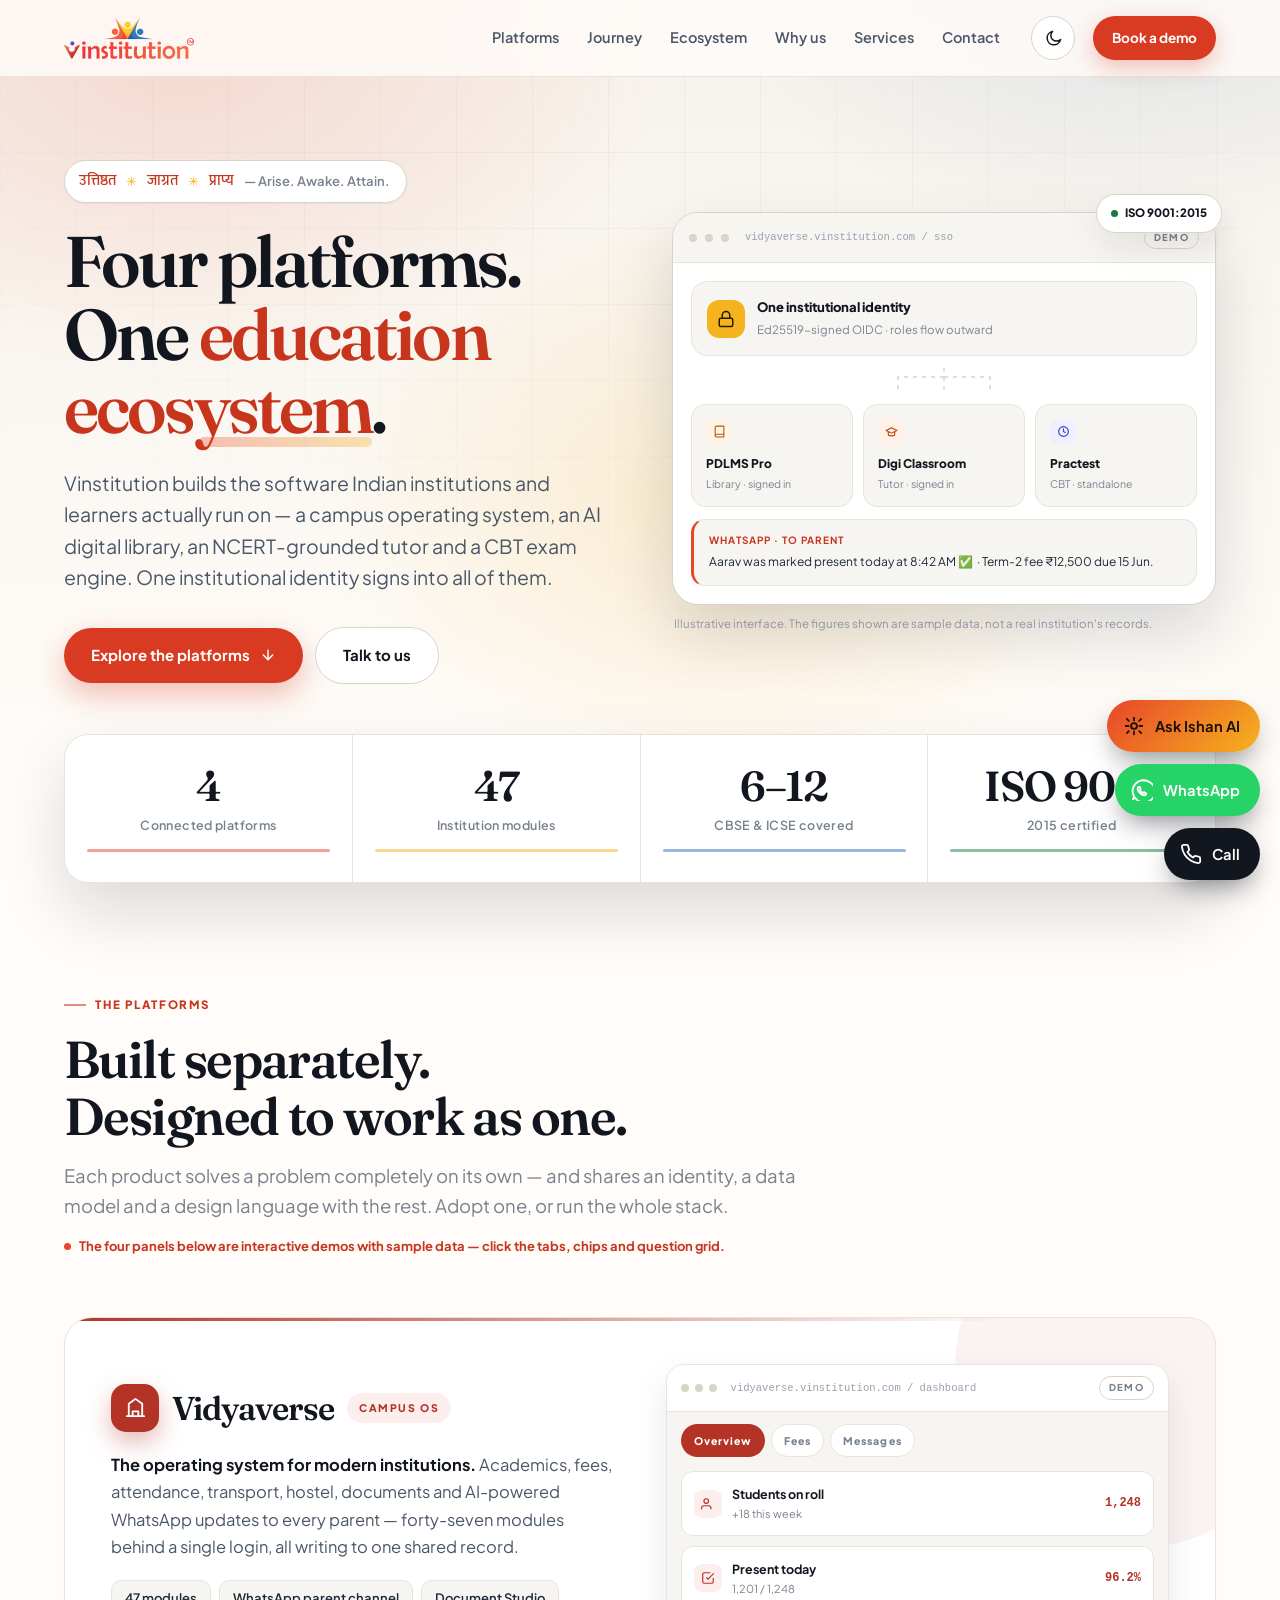
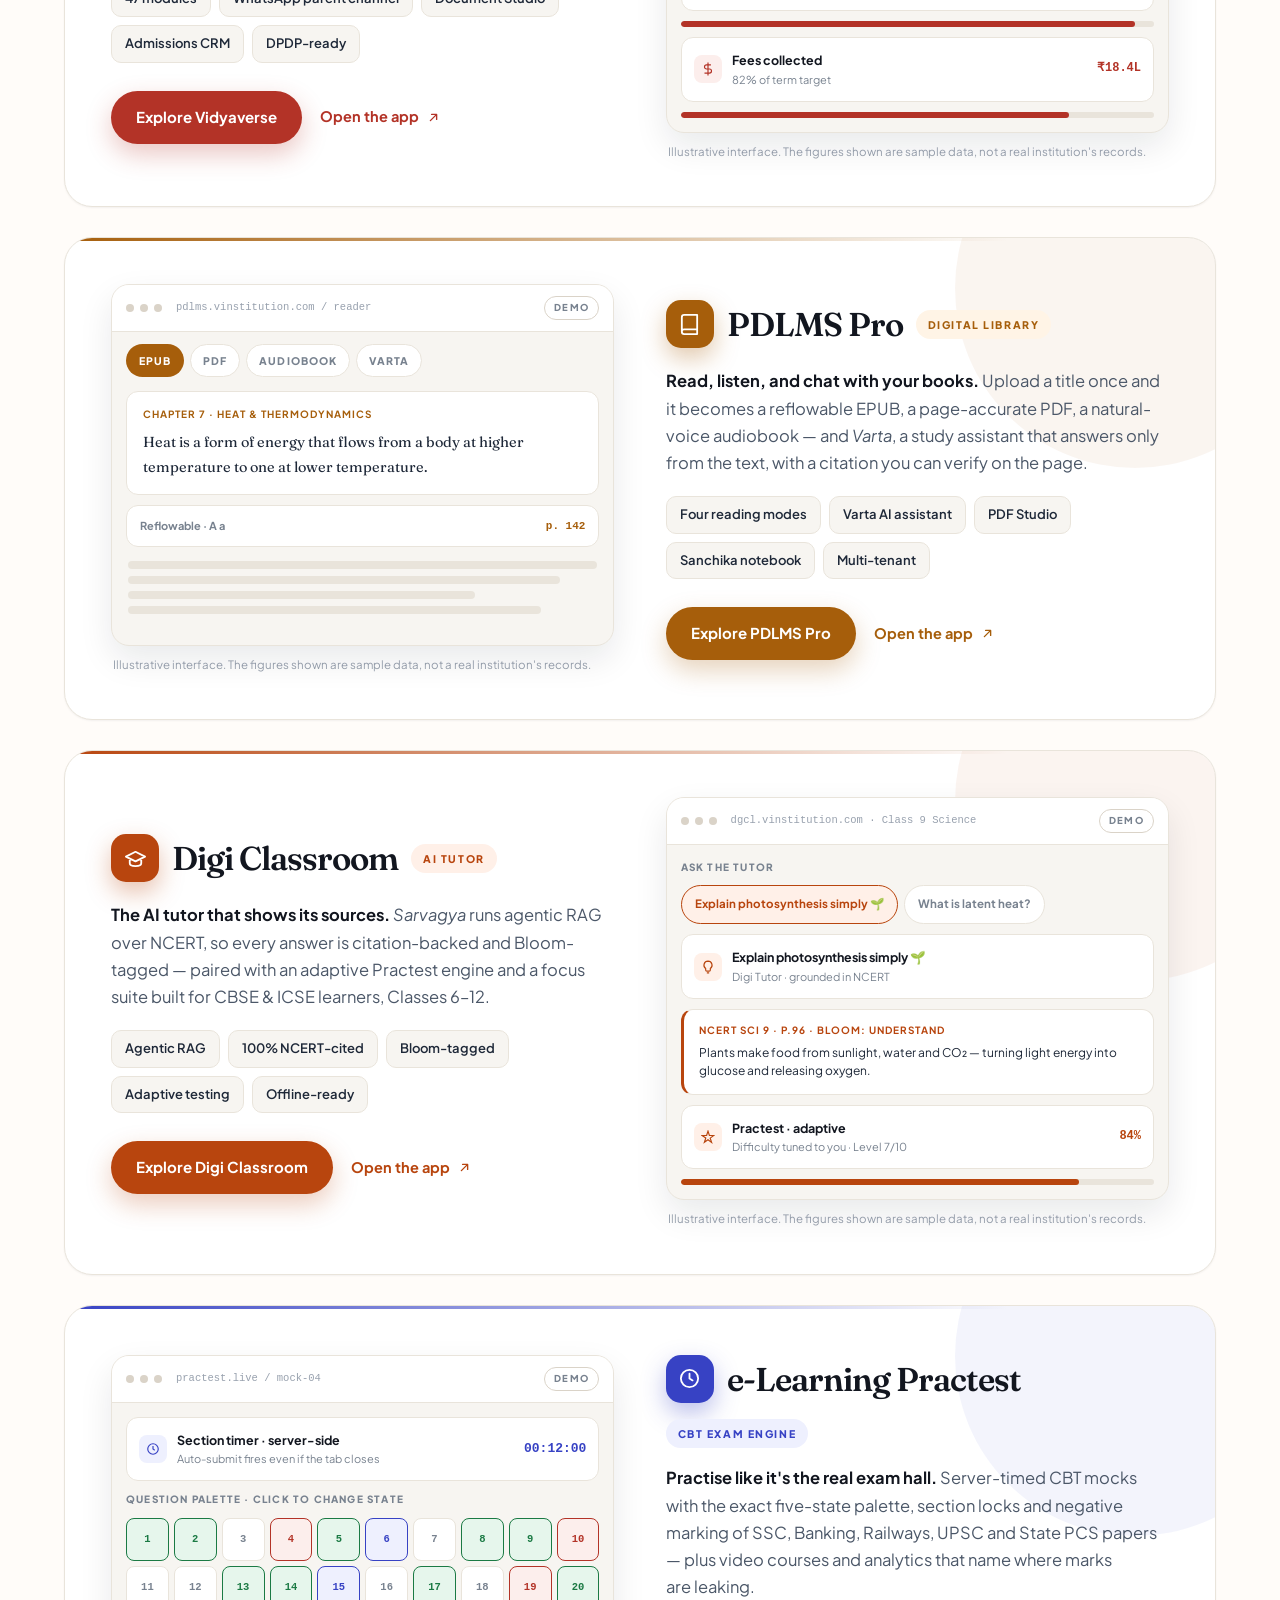
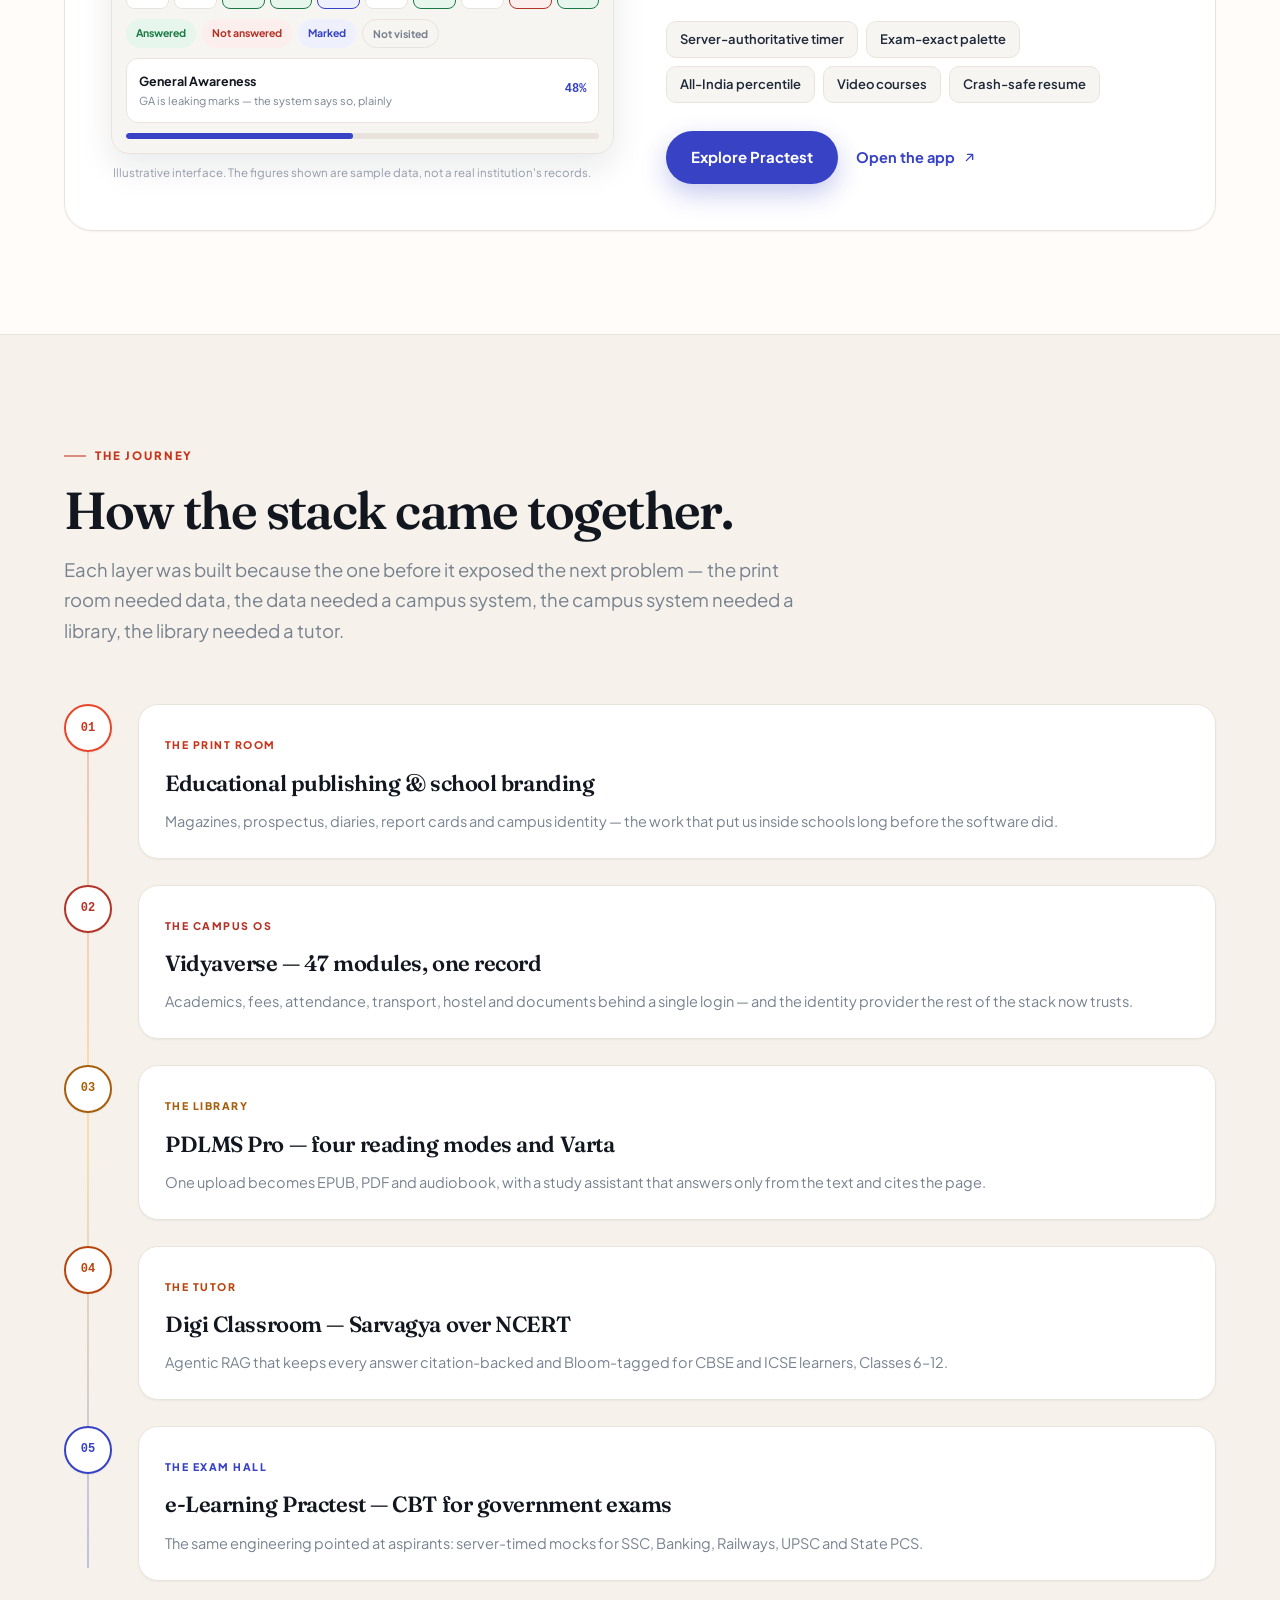
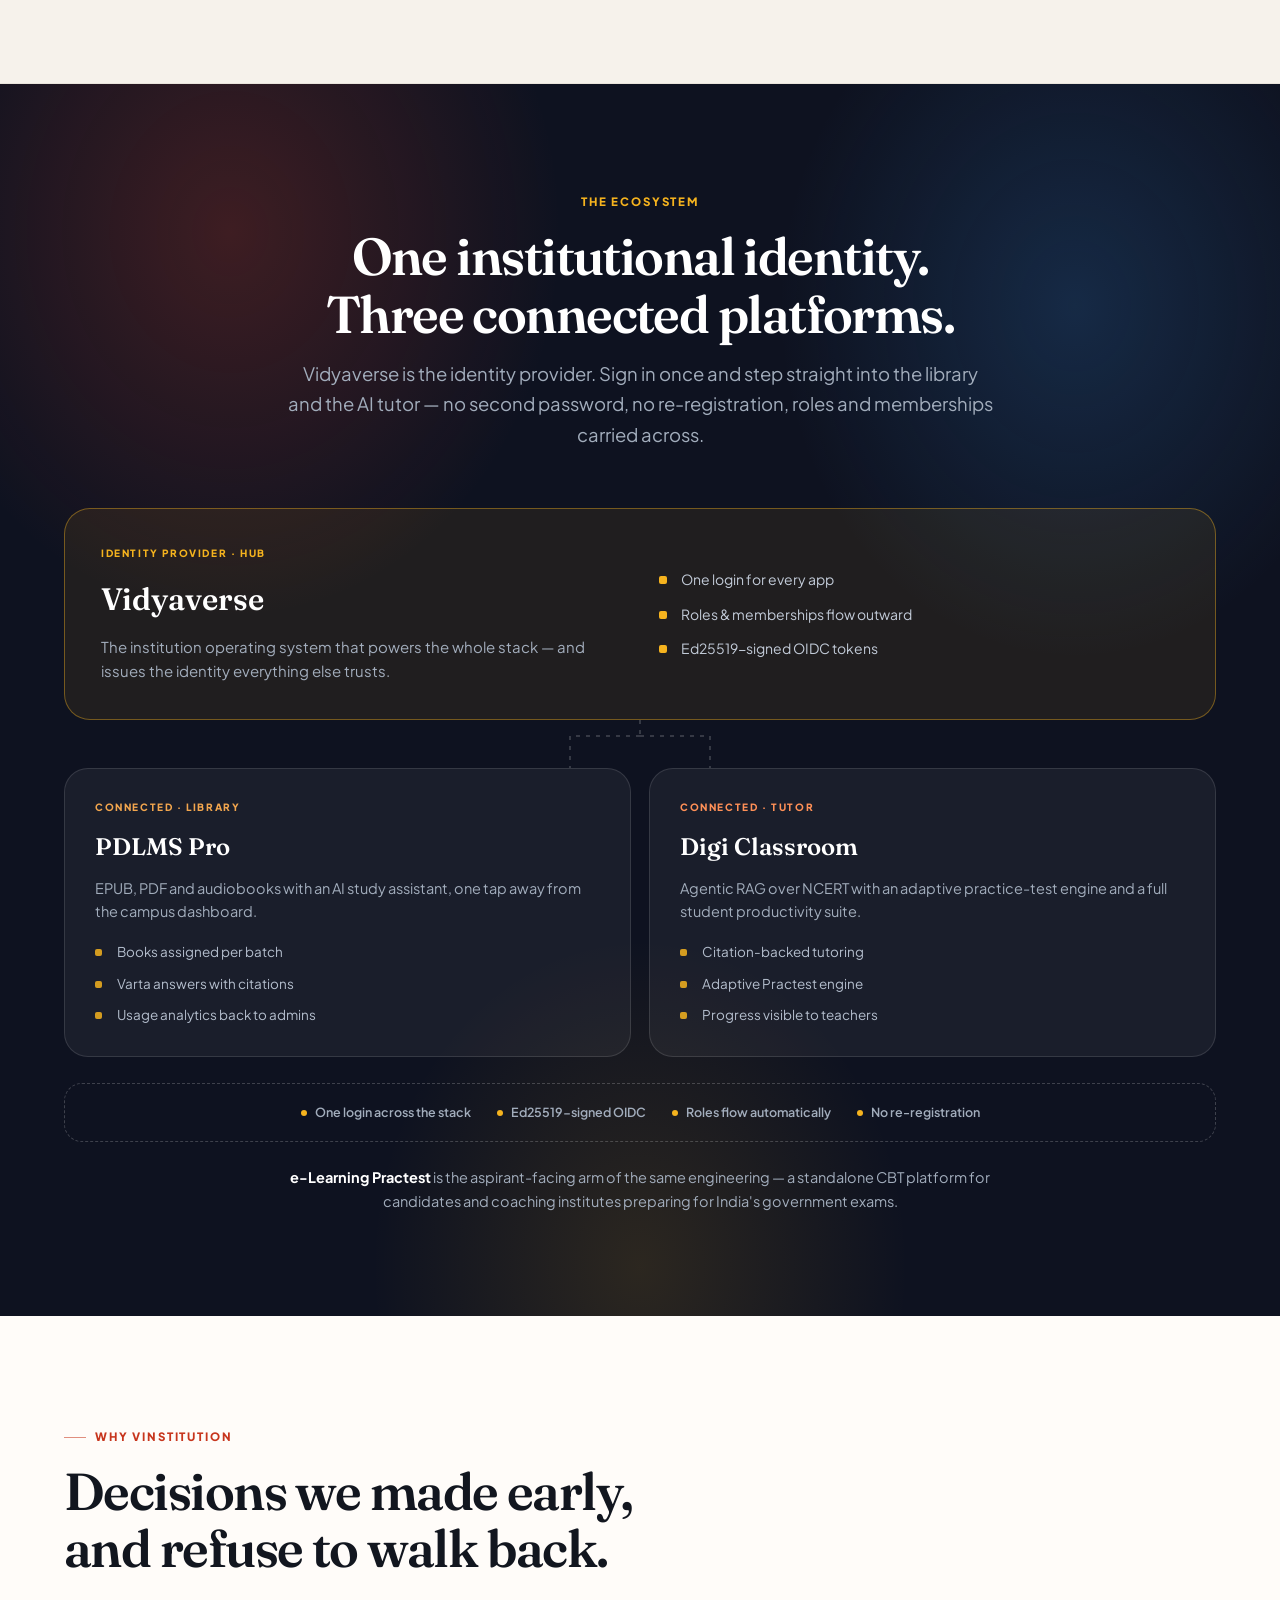
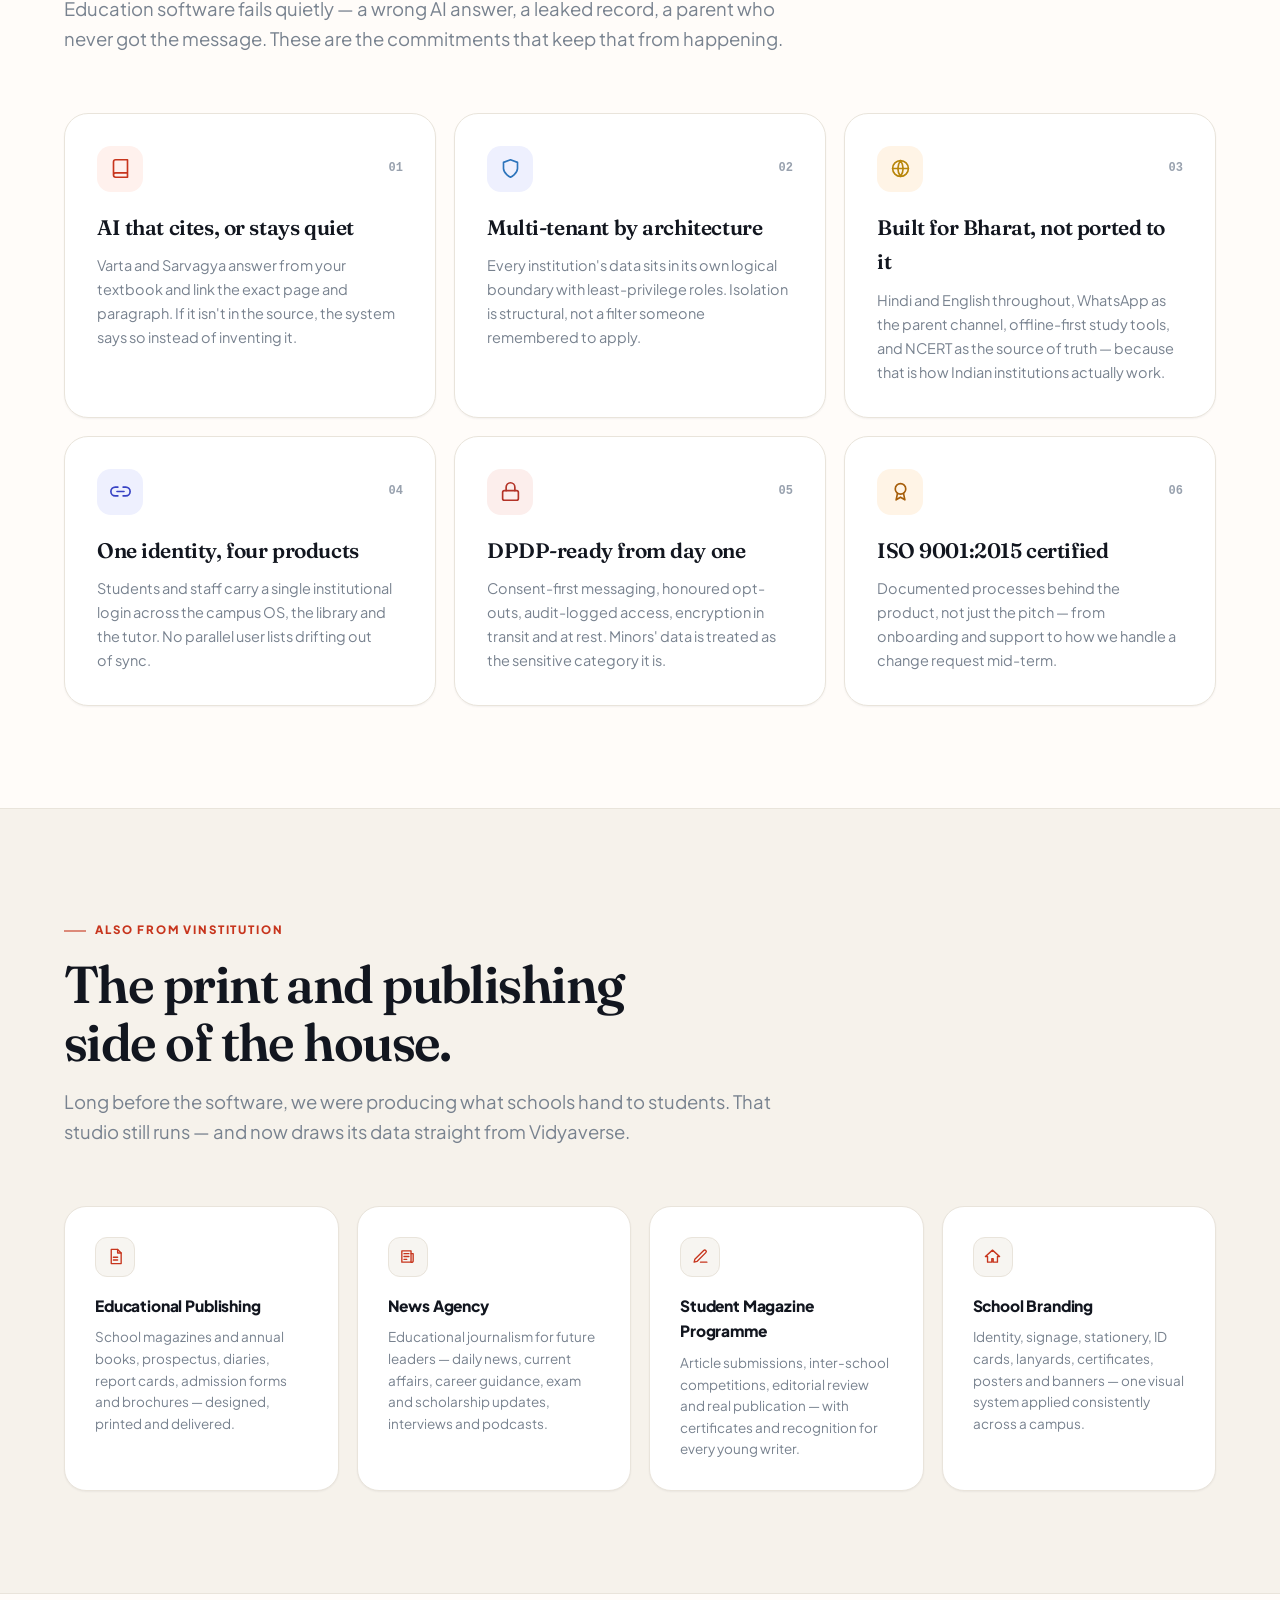
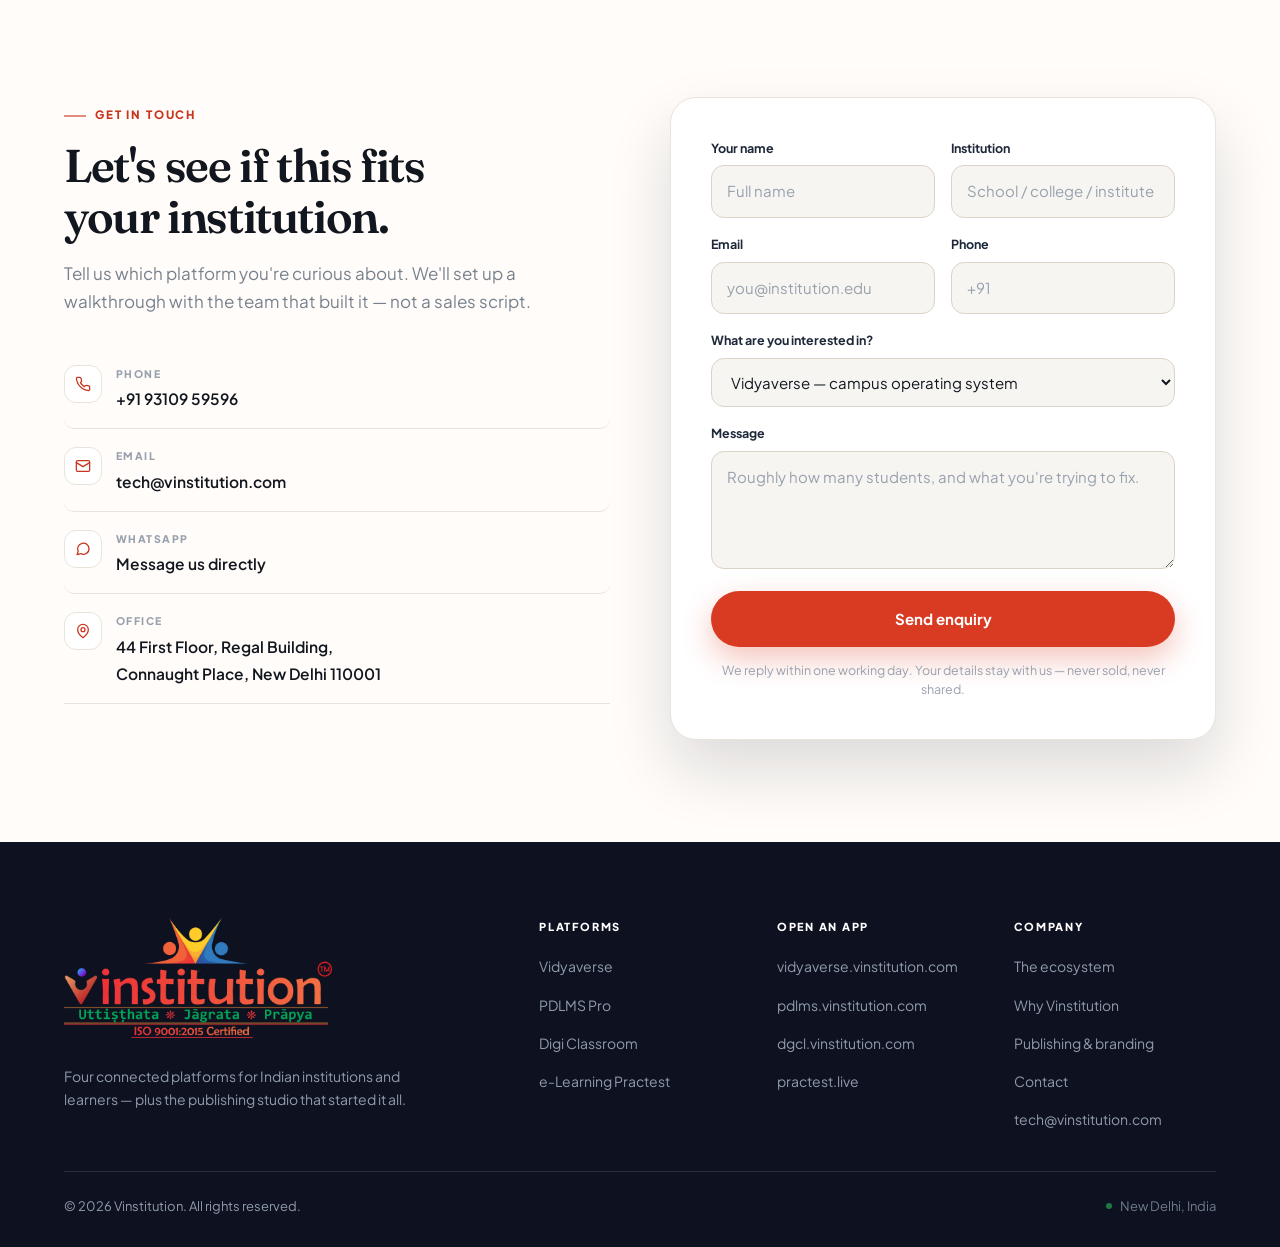
==== commit e2a98864: "Add the call / WhatsApp / Ishan AI action stack and the Ishan assistant A three-button floating stac" ====
--- a/index.html
+++ b/index.html
@@ -65,6 +65,7 @@
 }
 </script>
 
+<link rel="stylesheet" href="ishan/ishan.css?v=3">
 
 <script>
   (function(){
@@ -76,6 +77,7 @@
   })();
 </script>
 <link rel="stylesheet" href="assets/css/style.css?v=3">
+<link rel="stylesheet" href="ishan/ishan.css?v=3">
 </head>
 <body>
 <div style="background:var(--paper)">
@@ -946,5 +948,6 @@
 </div>
 
 <script src="assets/js/main.js?v=3"></script>
+<script src="ishan/ishan.js?v=3" defer></script>
 </body>
 </html>
--- a/ishan/ishan.css
+++ b/ishan/ishan.css
@@ -0,0 +1,194 @@
+/* ===========================================================================
+   Ishan AI — floating action stack + chat widget for vinstitution.com
+   Uses the v2 design tokens from assets/css/style.css, so it follows the
+   light/dark theme without a second palette.
+   =========================================================================== */
+
+:root{
+  --ishan-wa:#25D366;
+  --ishan-z:900;
+  --ishan-e:cubic-bezier(.2,.7,.3,1);
+}
+
+/* The site's back-to-top control also lives bottom-right. The action stack is
+   the more important target, so back-to-top moves to the opposite corner
+   rather than the two fighting over the same 48px. The hub page carries its
+   position inline (it is generated from the canvas), hence !important. */
+#to-top{left:20px !important;right:auto !important}
+@media (max-width:560px){ #to-top{left:14px !important;bottom:14px !important} }
+
+/* --------------------------------------------------------------- FAB stack */
+.vin-fab{
+  position:fixed;right:20px;bottom:20px;z-index:var(--ishan-z);
+  display:flex;flex-direction:column;align-items:flex-end;gap:12px;
+}
+.vin-fab__btn{
+  display:inline-flex;align-items:center;gap:10px;height:52px;padding:0 20px 0 16px;
+  border:0;border-radius:999px;cursor:pointer;white-space:nowrap;
+  font:inherit;font-size:.92rem;font-weight:650;color:#fff;
+  box-shadow:0 12px 28px -8px rgba(2,6,18,.5);
+  transition:transform .25s var(--ishan-e),box-shadow .25s ease,filter .2s ease;
+  animation:vinFabIn .5s var(--ishan-e) both;
+}
+.vin-fab__btn:hover{transform:translateY(-3px);box-shadow:0 18px 38px -10px rgba(2,6,18,.55);color:#fff}
+.vin-fab__btn:active{transform:translateY(-1px)}
+.vin-fab__ico{width:22px;height:22px;flex:none}
+.vin-fab__label{line-height:1}
+
+.vin-fab__btn--chat{background:linear-gradient(135deg,var(--brand-hi),var(--gold-hi));color:#1A0F08;animation-delay:0s}
+.vin-fab__btn--chat:hover{color:#1A0F08}
+.vin-fab__btn--wa{background:var(--ishan-wa);animation-delay:60ms}
+.vin-fab__btn--call{background:var(--ink);color:var(--paper);animation-delay:.12s}
+.vin-fab__btn--call:hover{color:var(--paper)}
+
+/* a quiet pulse on the assistant, once, so it is noticed without nagging */
+.vin-fab__btn--chat::after{
+  content:"";position:absolute;inset:0;border-radius:999px;pointer-events:none;
+  box-shadow:0 0 0 0 rgba(232,69,42,.45);animation:vinPulse 2.6s ease-out 3;
+}
+.vin-fab__btn--chat{position:relative}
+
+@keyframes vinFabIn{from{opacity:0;transform:translateY(14px) scale(.94)}to{opacity:1;transform:none}}
+@keyframes vinPulse{0%{box-shadow:0 0 0 0 rgba(232,69,42,.45)}70%{box-shadow:0 0 0 16px rgba(232,69,42,0)}100%{box-shadow:0 0 0 0 rgba(232,69,42,0)}}
+
+body.ishan-open .vin-fab{display:none}
+body.ishan-open #to-top{display:none !important}
+
+@media (max-width:640px){
+  .vin-fab{right:14px;bottom:14px;gap:10px}
+  .vin-fab__btn{width:50px;height:50px;padding:0;justify-content:center}
+  .vin-fab__label{display:none}
+  .vin-fab__ico{width:23px;height:23px}
+}
+@media (prefers-reduced-motion:reduce){
+  .vin-fab__btn{animation:none}
+  .vin-fab__btn--chat::after{animation:none}
+}
+
+/* ------------------------------------------------------------------ panel */
+.ishan{
+  position:fixed;right:clamp(14px,3vw,26px);bottom:clamp(14px,3vw,26px);z-index:1000;
+  width:min(392px,calc(100vw - 28px));max-height:min(640px,calc(100dvh - 40px));
+  display:none;flex-direction:column;overflow:hidden;
+  background:var(--surface);color:var(--body);
+  border:1px solid var(--line-2);border-radius:20px;box-shadow:var(--sh3);
+}
+.ishan.open{display:flex;animation:vinFabIn .28s var(--ishan-e) both}
+
+.ishan__head{
+  display:flex;align-items:center;gap:11px;padding:13px 14px;flex:none;
+  border-bottom:1px solid var(--line);background:var(--surface-2);
+}
+.ishan__avatar{
+  width:36px;height:36px;flex:none;border-radius:50%;display:grid;place-items:center;
+  background:linear-gradient(135deg,var(--brand-hi),var(--gold-hi));color:#1A0F08;
+  font-family:'Fraunces',Georgia,serif;font-weight:600;font-size:17px;
+}
+.ishan__who{flex:1;min-width:0}
+.ishan__name{display:block;font-size:14px;font-weight:800;color:var(--ink);line-height:1.2}
+.ishan__sub{display:flex;align-items:center;gap:6px;font-size:11.5px;color:var(--muted)}
+.ishan__dot{width:6px;height:6px;border-radius:50%;background:var(--ok);display:block}
+.ishan__x{
+  width:34px;height:34px;flex:none;border-radius:10px;display:grid;place-items:center;
+  background:transparent;border:1px solid var(--line);color:var(--muted);cursor:pointer;
+  transition:color .2s,border-color .2s,background .2s;
+}
+.ishan__x:hover{color:var(--ink);border-color:var(--line-2);background:var(--surface)}
+.ishan__x svg{width:16px;height:16px}
+
+.ishan__log{
+  flex:1;min-height:0;overflow-y:auto;overscroll-behavior:contain;
+  padding:14px;display:flex;flex-direction:column;gap:10px;background:var(--paper);
+}
+.ishan__msg{
+  max-width:86%;padding:10px 13px;border-radius:14px;font-size:14.5px;line-height:1.55;
+  white-space:pre-wrap;word-wrap:break-word;animation:vinFabIn .26s var(--ishan-e) both;
+}
+.ishan__msg--bot{align-self:flex-start;background:var(--surface);border:1px solid var(--line);
+  color:var(--ink-2);border-bottom-left-radius:5px}
+.ishan__msg--me{align-self:flex-end;background:var(--btn);color:#fff;border-bottom-right-radius:5px}
+
+.ishan__typing{align-self:flex-start;display:flex;gap:4px;padding:12px 14px;background:var(--surface);
+  border:1px solid var(--line);border-radius:14px;border-bottom-left-radius:5px}
+.ishan__typing i{width:6px;height:6px;border-radius:50%;background:var(--muted);display:block;
+  animation:vinBlink 1.2s infinite}
+.ishan__typing i:nth-child(2){animation-delay:.18s}
+.ishan__typing i:nth-child(3){animation-delay:.36s}
+@keyframes vinBlink{0%,60%,100%{opacity:.25}30%{opacity:1}}
+
+.ishan__chips{display:flex;flex-wrap:wrap;gap:7px;padding:0 14px 12px;background:var(--paper)}
+.ishan__chip{
+  font:inherit;font-size:12.5px;font-weight:600;padding:8px 13px;border-radius:100px;cursor:pointer;
+  background:var(--surface);border:1px solid var(--line-2);color:var(--ink-2);
+  transition:border-color .2s,color .2s,transform .2s;
+}
+.ishan__chip:hover{border-color:var(--brand-hi);color:var(--brand);transform:translateY(-2px)}
+
+/* cards Ishan can raise inside the log */
+.ishan__card{
+  display:flex;align-items:center;gap:10px;align-self:flex-start;max-width:92%;
+  padding:12px 14px;border-radius:14px;font-size:13.5px;font-weight:700;
+  background:var(--surface);border:1px solid var(--line-2);color:var(--ink);
+  transition:transform .22s var(--ishan-e),border-color .22s,box-shadow .22s;
+}
+.ishan__card:hover{transform:translateY(-2px);border-color:var(--brand-hi);box-shadow:var(--sh2);color:var(--ink)}
+.ishan__card svg{width:17px;height:17px;flex:none}
+.ishan__card--wa{background:var(--ishan-wa);border-color:var(--ishan-wa);color:#fff}
+.ishan__card--wa:hover{color:#fff;border-color:var(--ishan-wa)}
+
+.ishan__lead{
+  align-self:stretch;padding:14px;border-radius:16px;background:var(--surface);
+  border:1px solid var(--line-2);box-shadow:var(--sh1);
+}
+.ishan__lead h4{margin:0 0 4px;font-family:'Fraunces',Georgia,serif;font-size:15.5px;font-weight:600;color:var(--ink)}
+.ishan__lead p{margin:0 0 11px;font-size:12.5px;line-height:1.5;color:var(--muted)}
+.ishan__lead input,.ishan__lead textarea{
+  font:inherit;font-size:14px;width:100%;padding:10px 12px;margin-bottom:8px;color:var(--ink);
+  background:var(--surface-2);border:1.5px solid var(--line-2);border-radius:11px;
+  transition:border-color .2s,box-shadow .2s;
+}
+.ishan__lead input:focus,.ishan__lead textarea:focus{
+  outline:none;border-color:var(--brand-hi);box-shadow:0 0 0 3px rgba(232,69,42,.14);background:var(--surface);
+}
+.ishan__lead button{
+  font:inherit;font-size:14px;font-weight:700;width:100%;padding:11px;border:0;border-radius:100px;
+  background:var(--btn);color:#fff;cursor:pointer;transition:transform .2s,box-shadow .2s;
+}
+.ishan__lead button:hover{transform:translateY(-2px);box-shadow:0 10px 24px rgba(217,59,34,.32)}
+.ishan__lead button:disabled{opacity:.6;cursor:default;transform:none;box-shadow:none}
+.ishan__err{margin:6px 0 0;font-size:12.5px;font-weight:600;color:var(--vv)}
+
+.ishan__composer{
+  display:flex;align-items:flex-end;gap:8px;padding:11px;flex:none;
+  border-top:1px solid var(--line);background:var(--surface);
+}
+.ishan__input{
+  font:inherit;font-size:14.5px;flex:1;min-width:0;resize:none;max-height:110px;
+  padding:10px 12px;color:var(--ink);background:var(--surface-2);
+  border:1.5px solid var(--line-2);border-radius:13px;line-height:1.45;
+  transition:border-color .2s,box-shadow .2s;
+}
+.ishan__input:focus{outline:none;border-color:var(--brand-hi);box-shadow:0 0 0 3px rgba(232,69,42,.14)}
+.ishan__send{
+  width:42px;height:42px;flex:none;border:0;border-radius:12px;display:grid;place-items:center;
+  background:var(--btn);color:#fff;cursor:pointer;transition:transform .2s,opacity .2s;
+}
+.ishan__send:hover{transform:translateY(-2px)}
+.ishan__send:disabled{opacity:.45;cursor:default;transform:none}
+.ishan__send svg{width:18px;height:18px}
+.ishan__legal{
+  margin:0;padding:0 12px 10px;font-size:10.5px;line-height:1.45;color:var(--faint);
+  background:var(--surface);text-align:center;flex:none;
+}
+
+/* Mobile: the panel fills the screen and ends where the keyboard begins.
+   100dvh does NOT shrink for the on-screen keyboard, so a fixed height would
+   push the header off the top the moment the visitor types. --ishan-kb is
+   published by ishan.js from visualViewport. */
+@media (max-width:520px){
+  .ishan{
+    top:0;right:0;left:0;bottom:var(--ishan-kb,0px);
+    width:auto;height:auto;max-height:none;border-radius:0;border:0;
+  }
+  .ishan__msg{max-width:90%}
+}
--- a/ishan/ishan.css
+++ b/ishan/ishan.css
@@ -0,0 +1,194 @@
+/* ===========================================================================
+   Ishan AI — floating action stack + chat widget for vinstitution.com
+   Uses the v2 design tokens from assets/css/style.css, so it follows the
+   light/dark theme without a second palette.
+   =========================================================================== */
+
+:root{
+  --ishan-wa:#25D366;
+  --ishan-z:900;
+  --ishan-e:cubic-bezier(.2,.7,.3,1);
+}
+
+/* The site's back-to-top control also lives bottom-right. The action stack is
+   the more important target, so back-to-top moves to the opposite corner
+   rather than the two fighting over the same 48px. The hub page carries its
+   position inline (it is generated from the canvas), hence !important. */
+#to-top{left:20px !important;right:auto !important}
+@media (max-width:560px){ #to-top{left:14px !important;bottom:14px !important} }
+
+/* --------------------------------------------------------------- FAB stack */
+.vin-fab{
+  position:fixed;right:20px;bottom:20px;z-index:var(--ishan-z);
+  display:flex;flex-direction:column;align-items:flex-end;gap:12px;
+}
+.vin-fab__btn{
+  display:inline-flex;align-items:center;gap:10px;height:52px;padding:0 20px 0 16px;
+  border:0;border-radius:999px;cursor:pointer;white-space:nowrap;
+  font:inherit;font-size:.92rem;font-weight:650;color:#fff;
+  box-shadow:0 12px 28px -8px rgba(2,6,18,.5);
+  transition:transform .25s var(--ishan-e),box-shadow .25s ease,filter .2s ease;
+  animation:vinFabIn .5s var(--ishan-e) both;
+}
+.vin-fab__btn:hover{transform:translateY(-3px);box-shadow:0 18px 38px -10px rgba(2,6,18,.55);color:#fff}
+.vin-fab__btn:active{transform:translateY(-1px)}
+.vin-fab__ico{width:22px;height:22px;flex:none}
+.vin-fab__label{line-height:1}
+
+.vin-fab__btn--chat{background:linear-gradient(135deg,var(--brand-hi),var(--gold-hi));color:#1A0F08;animation-delay:0s}
+.vin-fab__btn--chat:hover{color:#1A0F08}
+.vin-fab__btn--wa{background:var(--ishan-wa);animation-delay:60ms}
+.vin-fab__btn--call{background:var(--ink);color:var(--paper);animation-delay:.12s}
+.vin-fab__btn--call:hover{color:var(--paper)}
+
+/* a quiet pulse on the assistant, once, so it is noticed without nagging */
+.vin-fab__btn--chat::after{
+  content:"";position:absolute;inset:0;border-radius:999px;pointer-events:none;
+  box-shadow:0 0 0 0 rgba(232,69,42,.45);animation:vinPulse 2.6s ease-out 3;
+}
+.vin-fab__btn--chat{position:relative}
+
+@keyframes vinFabIn{from{opacity:0;transform:translateY(14px) scale(.94)}to{opacity:1;transform:none}}
+@keyframes vinPulse{0%{box-shadow:0 0 0 0 rgba(232,69,42,.45)}70%{box-shadow:0 0 0 16px rgba(232,69,42,0)}100%{box-shadow:0 0 0 0 rgba(232,69,42,0)}}
+
+body.ishan-open .vin-fab{display:none}
+body.ishan-open #to-top{display:none !important}
+
+@media (max-width:640px){
+  .vin-fab{right:14px;bottom:14px;gap:10px}
+  .vin-fab__btn{width:50px;height:50px;padding:0;justify-content:center}
+  .vin-fab__label{display:none}
+  .vin-fab__ico{width:23px;height:23px}
+}
+@media (prefers-reduced-motion:reduce){
+  .vin-fab__btn{animation:none}
+  .vin-fab__btn--chat::after{animation:none}
+}
+
+/* ------------------------------------------------------------------ panel */
+.ishan{
+  position:fixed;right:clamp(14px,3vw,26px);bottom:clamp(14px,3vw,26px);z-index:1000;
+  width:min(392px,calc(100vw - 28px));max-height:min(640px,calc(100dvh - 40px));
+  display:none;flex-direction:column;overflow:hidden;
+  background:var(--surface);color:var(--body);
+  border:1px solid var(--line-2);border-radius:20px;box-shadow:var(--sh3);
+}
+.ishan.open{display:flex;animation:vinFabIn .28s var(--ishan-e) both}
+
+.ishan__head{
+  display:flex;align-items:center;gap:11px;padding:13px 14px;flex:none;
+  border-bottom:1px solid var(--line);background:var(--surface-2);
+}
+.ishan__avatar{
+  width:36px;height:36px;flex:none;border-radius:50%;display:grid;place-items:center;
+  background:linear-gradient(135deg,var(--brand-hi),var(--gold-hi));color:#1A0F08;
+  font-family:'Fraunces',Georgia,serif;font-weight:600;font-size:17px;
+}
+.ishan__who{flex:1;min-width:0}
+.ishan__name{display:block;font-size:14px;font-weight:800;color:var(--ink);line-height:1.2}
+.ishan__sub{display:flex;align-items:center;gap:6px;font-size:11.5px;color:var(--muted)}
+.ishan__dot{width:6px;height:6px;border-radius:50%;background:var(--ok);display:block}
+.ishan__x{
+  width:34px;height:34px;flex:none;border-radius:10px;display:grid;place-items:center;
+  background:transparent;border:1px solid var(--line);color:var(--muted);cursor:pointer;
+  transition:color .2s,border-color .2s,background .2s;
+}
+.ishan__x:hover{color:var(--ink);border-color:var(--line-2);background:var(--surface)}
+.ishan__x svg{width:16px;height:16px}
+
+.ishan__log{
+  flex:1;min-height:0;overflow-y:auto;overscroll-behavior:contain;
+  padding:14px;display:flex;flex-direction:column;gap:10px;background:var(--paper);
+}
+.ishan__msg{
+  max-width:86%;padding:10px 13px;border-radius:14px;font-size:14.5px;line-height:1.55;
+  white-space:pre-wrap;word-wrap:break-word;animation:vinFabIn .26s var(--ishan-e) both;
+}
+.ishan__msg--bot{align-self:flex-start;background:var(--surface);border:1px solid var(--line);
+  color:var(--ink-2);border-bottom-left-radius:5px}
+.ishan__msg--me{align-self:flex-end;background:var(--btn);color:#fff;border-bottom-right-radius:5px}
+
+.ishan__typing{align-self:flex-start;display:flex;gap:4px;padding:12px 14px;background:var(--surface);
+  border:1px solid var(--line);border-radius:14px;border-bottom-left-radius:5px}
+.ishan__typing i{width:6px;height:6px;border-radius:50%;background:var(--muted);display:block;
+  animation:vinBlink 1.2s infinite}
+.ishan__typing i:nth-child(2){animation-delay:.18s}
+.ishan__typing i:nth-child(3){animation-delay:.36s}
+@keyframes vinBlink{0%,60%,100%{opacity:.25}30%{opacity:1}}
+
+.ishan__chips{display:flex;flex-wrap:wrap;gap:7px;padding:0 14px 12px;background:var(--paper)}
+.ishan__chip{
+  font:inherit;font-size:12.5px;font-weight:600;padding:8px 13px;border-radius:100px;cursor:pointer;
+  background:var(--surface);border:1px solid var(--line-2);color:var(--ink-2);
+  transition:border-color .2s,color .2s,transform .2s;
+}
+.ishan__chip:hover{border-color:var(--brand-hi);color:var(--brand);transform:translateY(-2px)}
+
+/* cards Ishan can raise inside the log */
+.ishan__card{
+  display:flex;align-items:center;gap:10px;align-self:flex-start;max-width:92%;
+  padding:12px 14px;border-radius:14px;font-size:13.5px;font-weight:700;
+  background:var(--surface);border:1px solid var(--line-2);color:var(--ink);
+  transition:transform .22s var(--ishan-e),border-color .22s,box-shadow .22s;
+}
+.ishan__card:hover{transform:translateY(-2px);border-color:var(--brand-hi);box-shadow:var(--sh2);color:var(--ink)}
+.ishan__card svg{width:17px;height:17px;flex:none}
+.ishan__card--wa{background:var(--ishan-wa);border-color:var(--ishan-wa);color:#fff}
+.ishan__card--wa:hover{color:#fff;border-color:var(--ishan-wa)}
+
+.ishan__lead{
+  align-self:stretch;padding:14px;border-radius:16px;background:var(--surface);
+  border:1px solid var(--line-2);box-shadow:var(--sh1);
+}
+.ishan__lead h4{margin:0 0 4px;font-family:'Fraunces',Georgia,serif;font-size:15.5px;font-weight:600;color:var(--ink)}
+.ishan__lead p{margin:0 0 11px;font-size:12.5px;line-height:1.5;color:var(--muted)}
+.ishan__lead input,.ishan__lead textarea{
+  font:inherit;font-size:14px;width:100%;padding:10px 12px;margin-bottom:8px;color:var(--ink);
+  background:var(--surface-2);border:1.5px solid var(--line-2);border-radius:11px;
+  transition:border-color .2s,box-shadow .2s;
+}
+.ishan__lead input:focus,.ishan__lead textarea:focus{
+  outline:none;border-color:var(--brand-hi);box-shadow:0 0 0 3px rgba(232,69,42,.14);background:var(--surface);
+}
+.ishan__lead button{
+  font:inherit;font-size:14px;font-weight:700;width:100%;padding:11px;border:0;border-radius:100px;
+  background:var(--btn);color:#fff;cursor:pointer;transition:transform .2s,box-shadow .2s;
+}
+.ishan__lead button:hover{transform:translateY(-2px);box-shadow:0 10px 24px rgba(217,59,34,.32)}
+.ishan__lead button:disabled{opacity:.6;cursor:default;transform:none;box-shadow:none}
+.ishan__err{margin:6px 0 0;font-size:12.5px;font-weight:600;color:var(--vv)}
+
+.ishan__composer{
+  display:flex;align-items:flex-end;gap:8px;padding:11px;flex:none;
+  border-top:1px solid var(--line);background:var(--surface);
+}
+.ishan__input{
+  font:inherit;font-size:14.5px;flex:1;min-width:0;resize:none;max-height:110px;
+  padding:10px 12px;color:var(--ink);background:var(--surface-2);
+  border:1.5px solid var(--line-2);border-radius:13px;line-height:1.45;
+  transition:border-color .2s,box-shadow .2s;
+}
+.ishan__input:focus{outline:none;border-color:var(--brand-hi);box-shadow:0 0 0 3px rgba(232,69,42,.14)}
+.ishan__send{
+  width:42px;height:42px;flex:none;border:0;border-radius:12px;display:grid;place-items:center;
+  background:var(--btn);color:#fff;cursor:pointer;transition:transform .2s,opacity .2s;
+}
+.ishan__send:hover{transform:translateY(-2px)}
+.ishan__send:disabled{opacity:.45;cursor:default;transform:none}
+.ishan__send svg{width:18px;height:18px}
+.ishan__legal{
+  margin:0;padding:0 12px 10px;font-size:10.5px;line-height:1.45;color:var(--faint);
+  background:var(--surface);text-align:center;flex:none;
+}
+
+/* Mobile: the panel fills the screen and ends where the keyboard begins.
+   100dvh does NOT shrink for the on-screen keyboard, so a fixed height would
+   push the header off the top the moment the visitor types. --ishan-kb is
+   published by ishan.js from visualViewport. */
+@media (max-width:520px){
+  .ishan{
+    top:0;right:0;left:0;bottom:var(--ishan-kb,0px);
+    width:auto;height:auto;max-height:none;border-radius:0;border:0;
+  }
+  .ishan__msg{max-width:90%}
+}
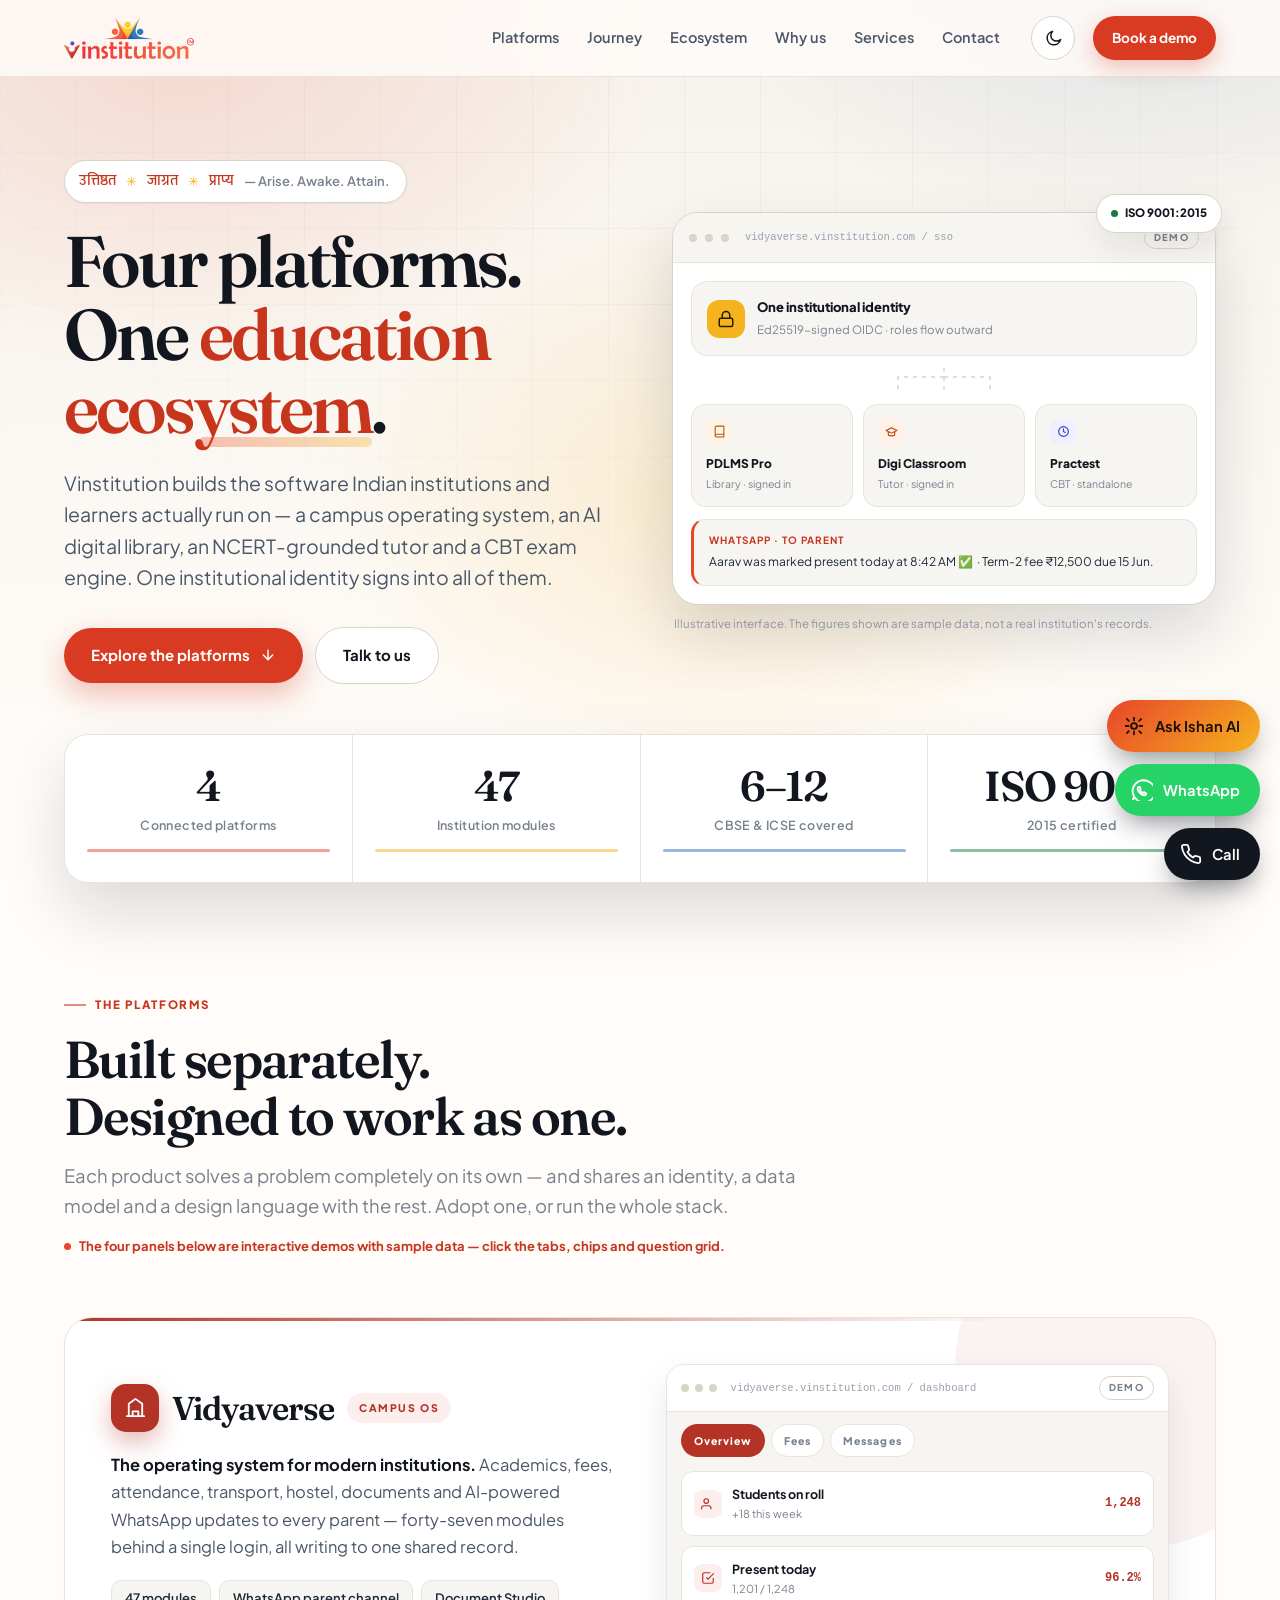
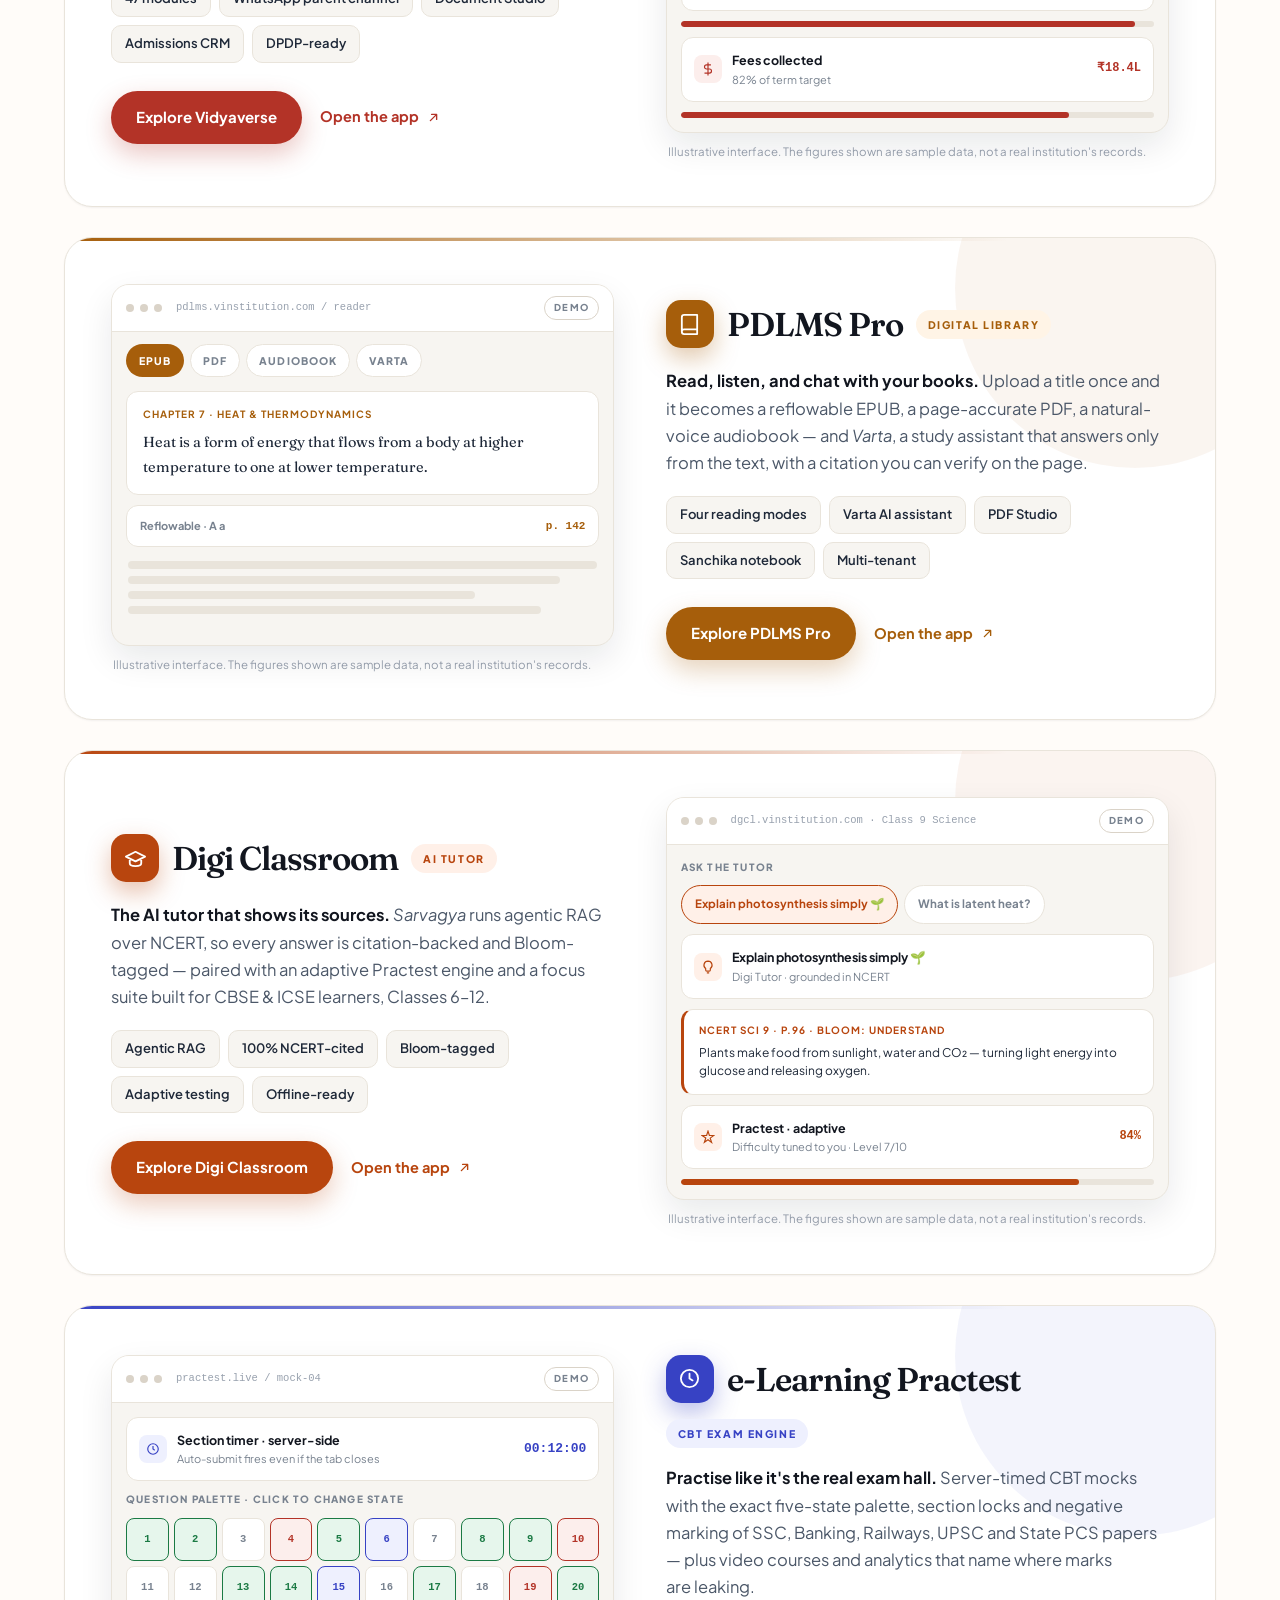
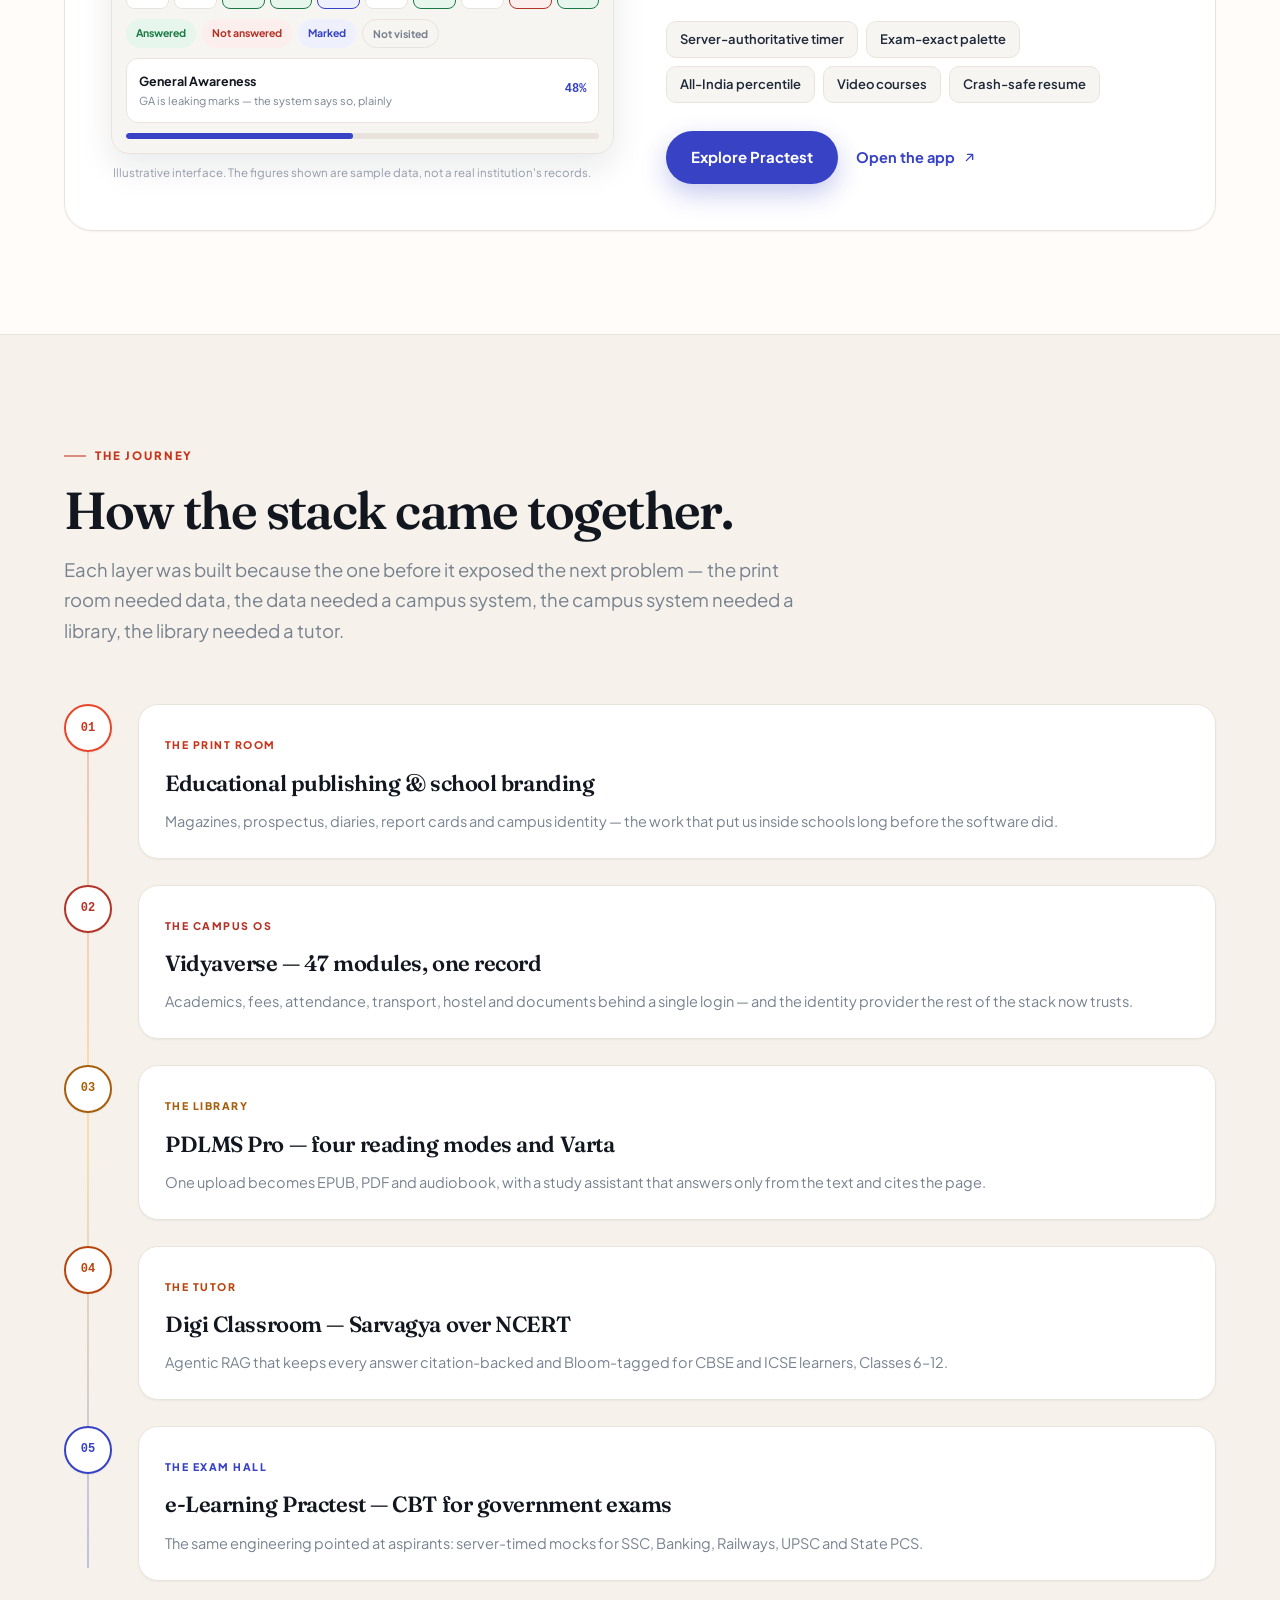
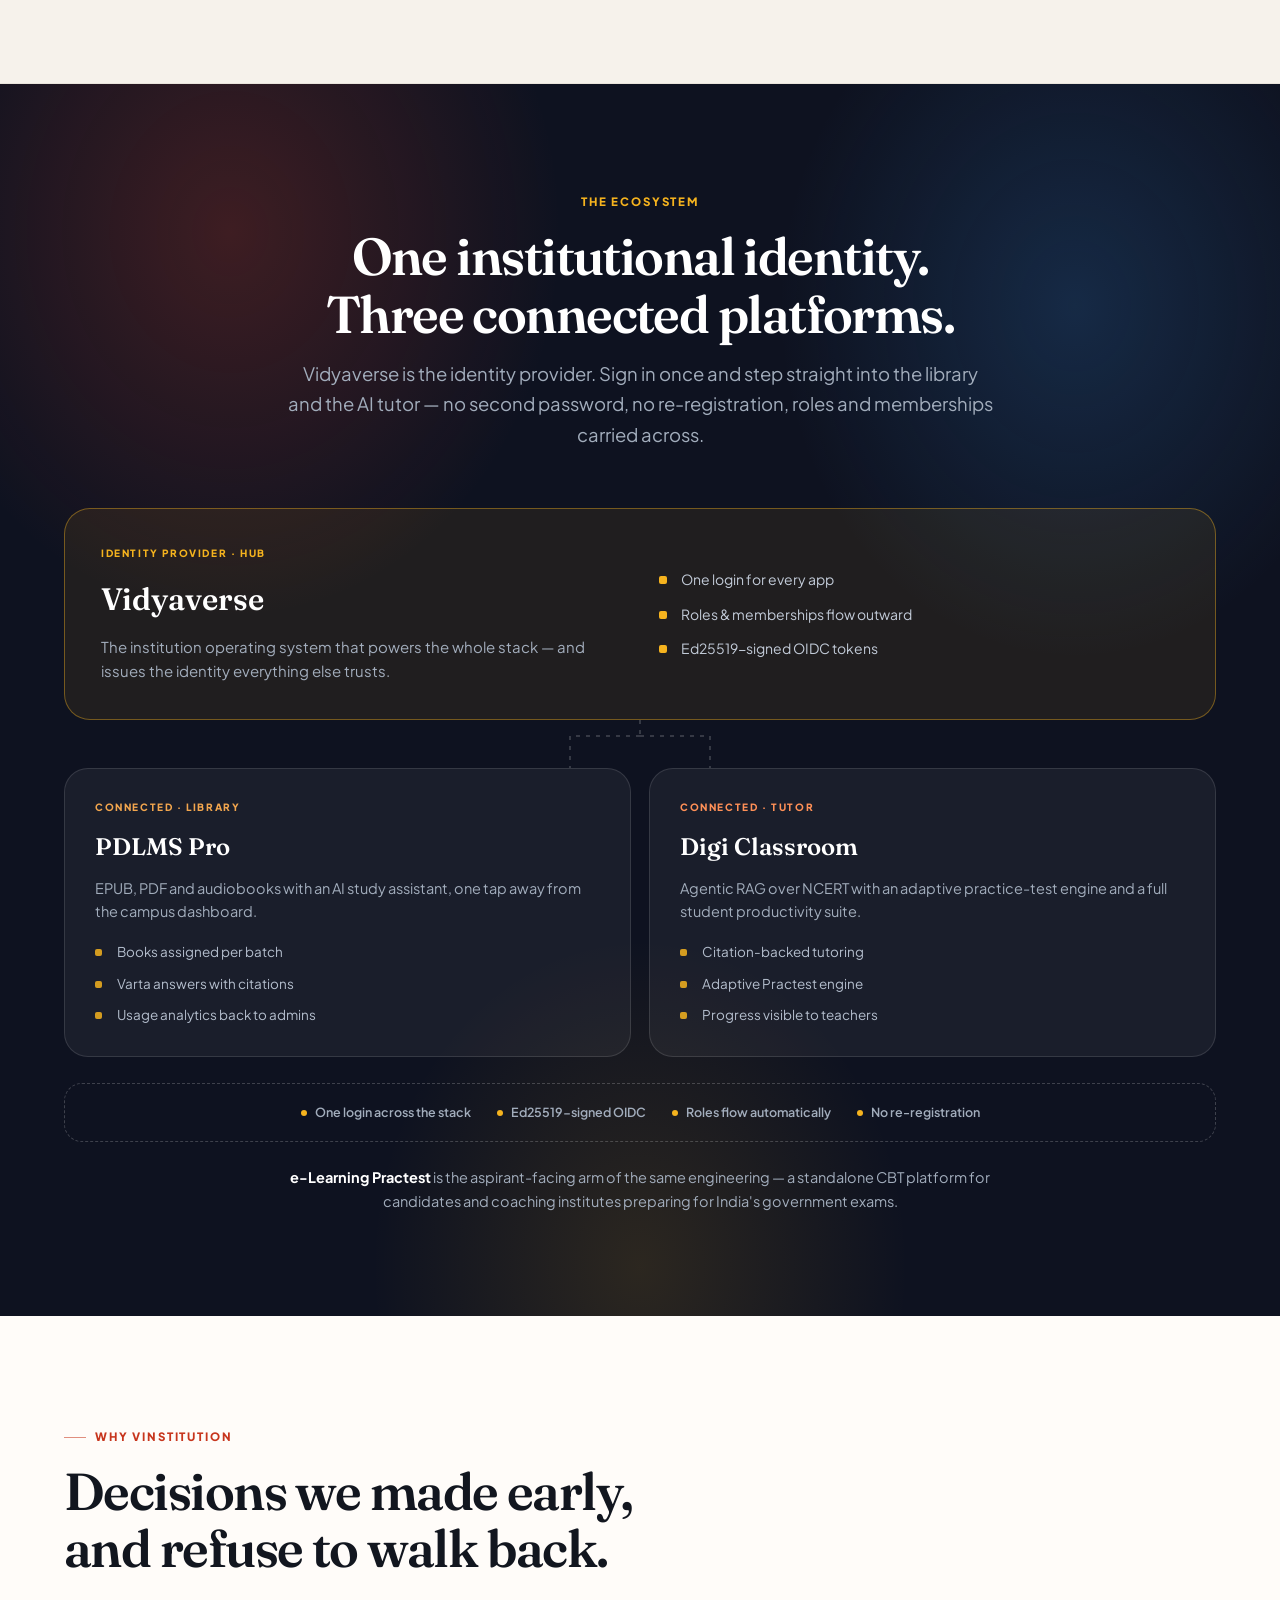
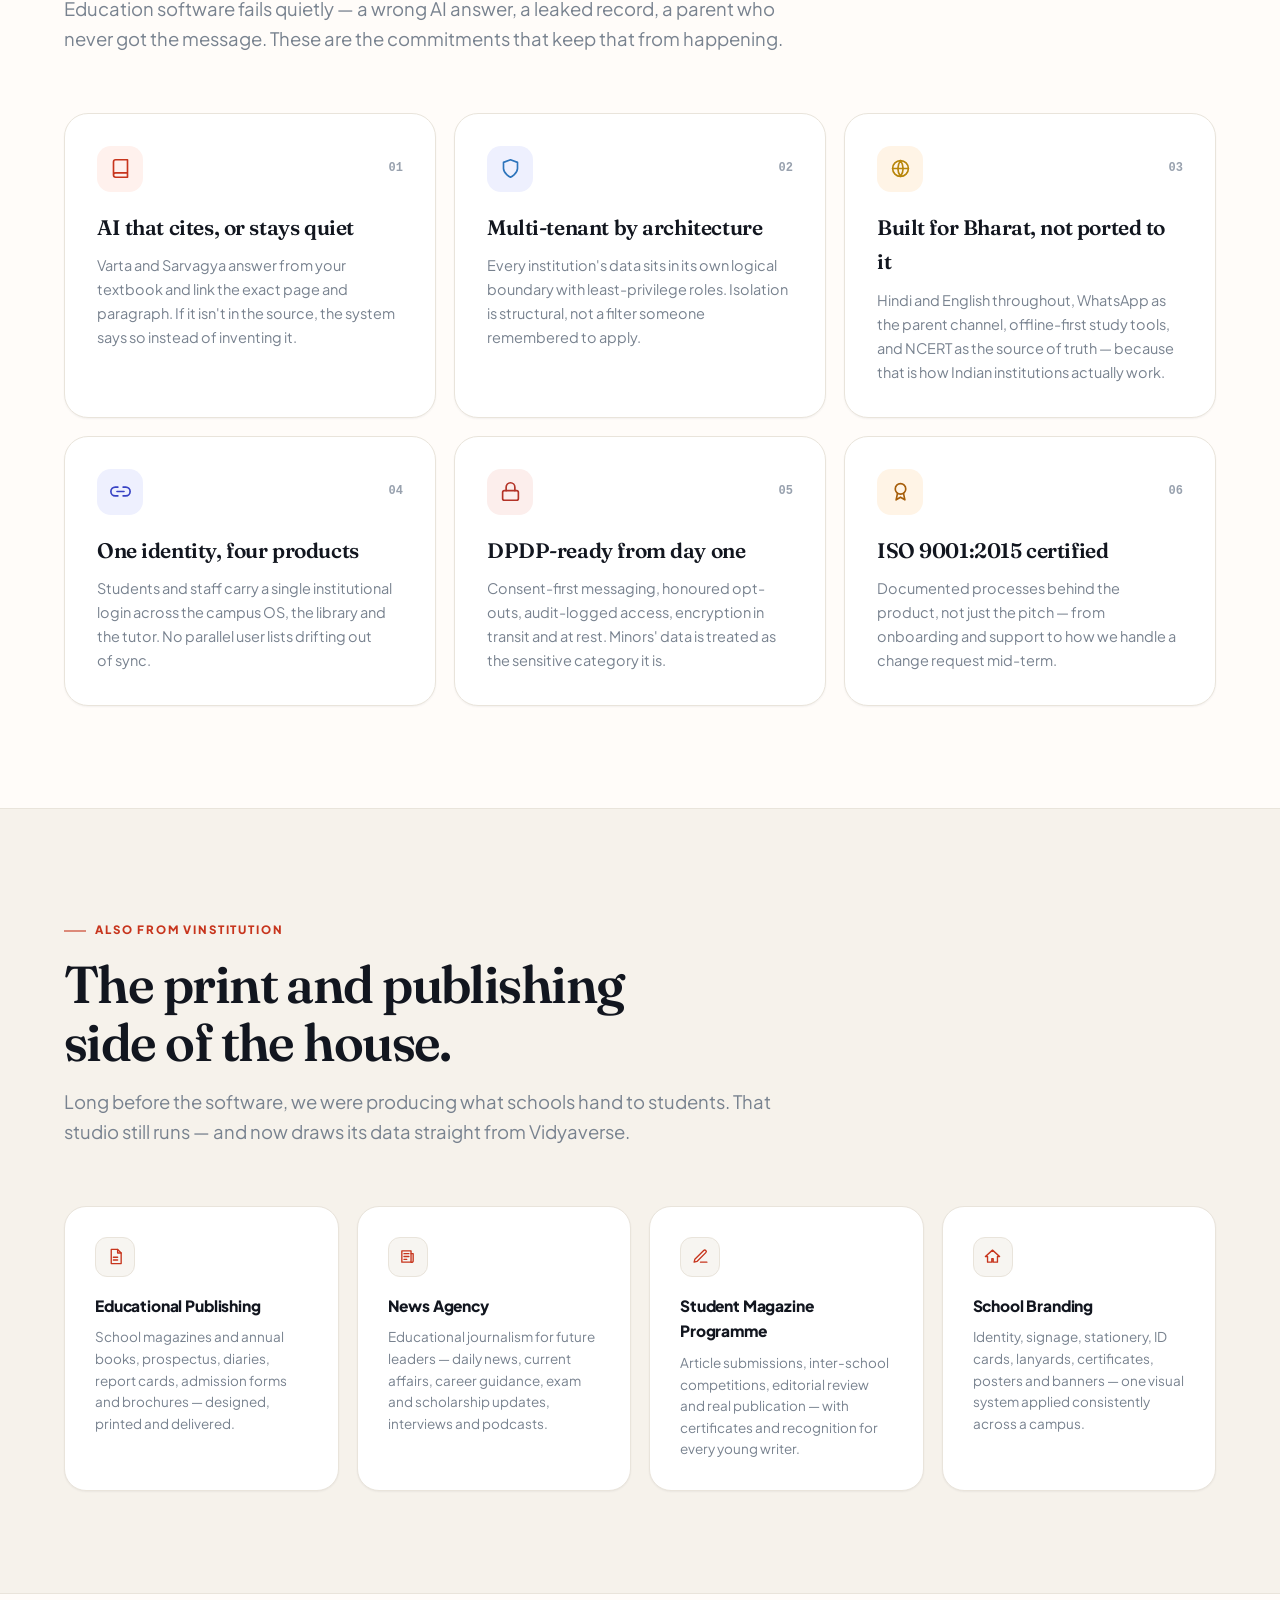
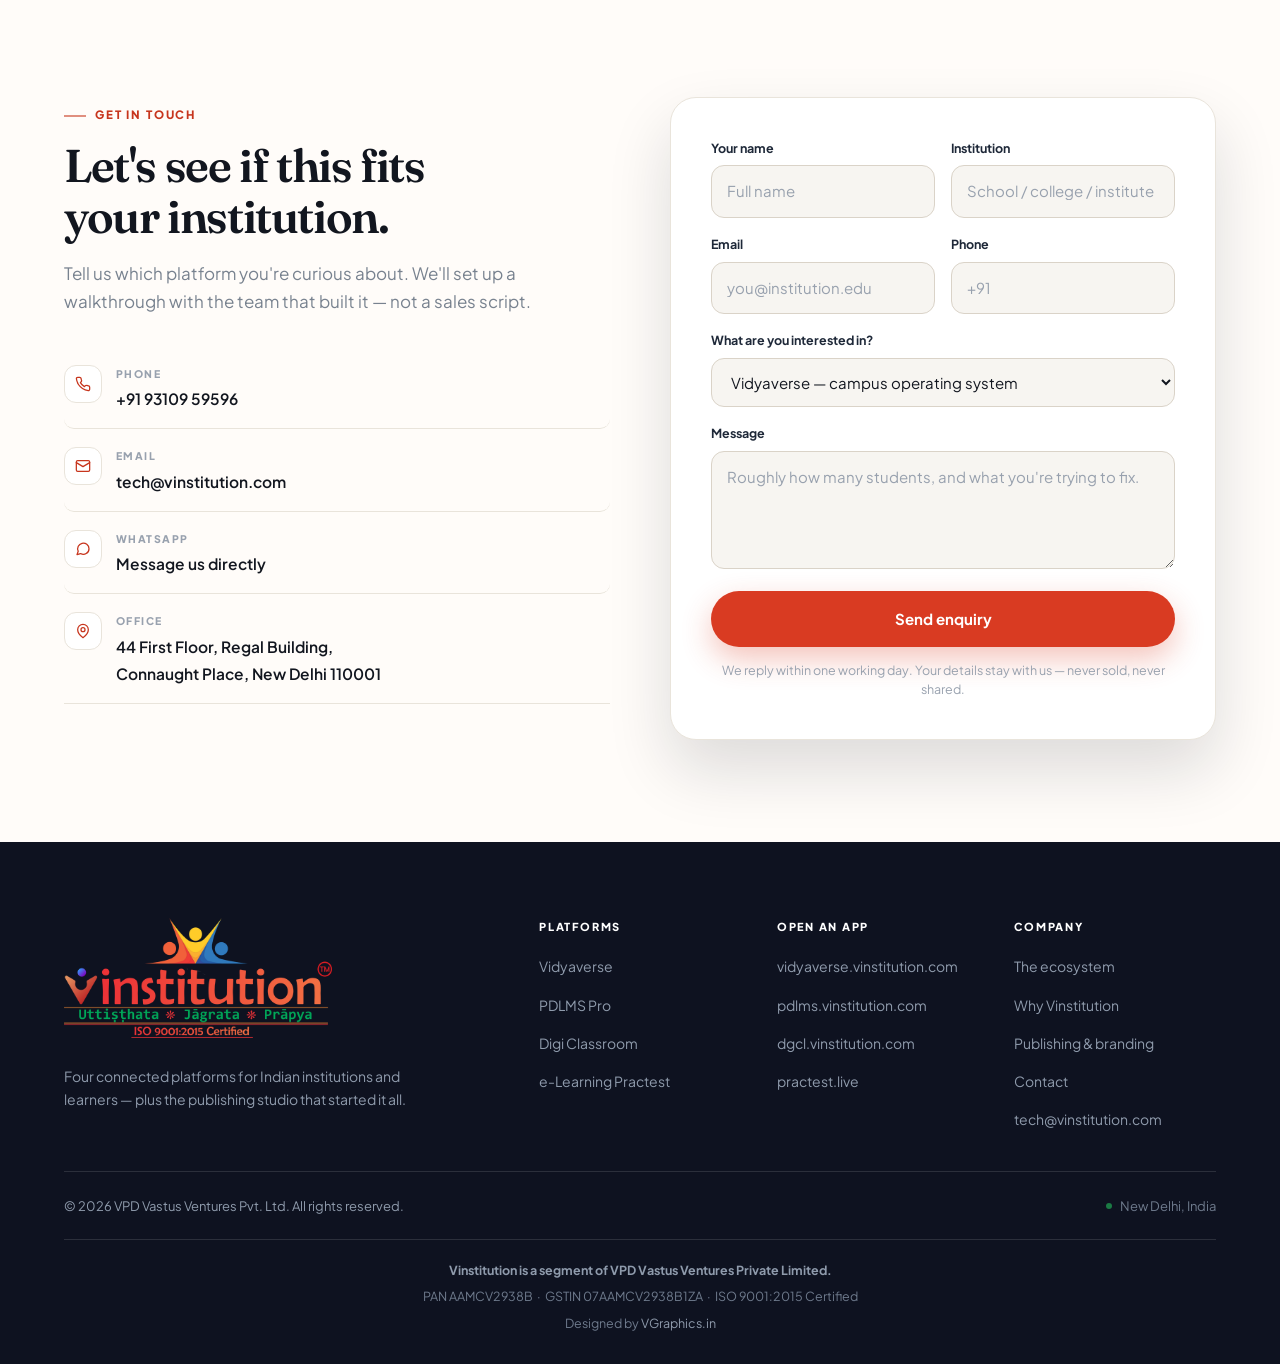
==== commit 3cf6398e: "Add the operating company to the footer of every page Vinstitution is a segment of VPD Vastus Ventur" ====
--- a/index.html
+++ b/index.html
@@ -65,7 +65,6 @@
 }
 </script>
 
-<link rel="stylesheet" href="ishan/ishan.css?v=3">
 
 <script>
   (function(){
@@ -935,9 +934,10 @@
       </div>
     </div>
     <div style="display:flex;flex-wrap:wrap;gap:14px;justify-content:space-between;align-items:center;padding-top:24px;font-size:13px">
-      <span>© <span id="year">2026</span> Vinstitution. All rights reserved.</span>
+      <span>© <span id="year">2026</span> VPD Vastus Ventures Pvt. Ltd. All rights reserved.</span>
       <span style="display:inline-flex;align-items:center;gap:8px;color:#6E7A8C"><span aria-hidden="true" style="width:6px;height:6px;border-radius:50%;background:var(--ok);display:block;animation:blip 3s ease-in-out infinite"></span>New Delhi, India</span>
     </div>
+<div style="margin-top:22px;padding-top:20px;border-top:1px solid var(--band-line);text-align:center;font-size:12.5px;line-height:1.7;color:#6E7A8C"><p style="margin:0"><strong style="color:#8F9BAC;font-weight:700">Vinstitution is a segment of VPD Vastus Ventures Private Limited.</strong></p><p style="margin:5px 0 0">PAN AAMCV2938B &nbsp;·&nbsp; GSTIN 07AAMCV2938B1ZA &nbsp;·&nbsp; ISO 9001:2015 Certified</p><p style="margin:5px 0 0">Designed by <a href="https://vgraphics.in" target="_blank" rel="noopener" style="color:#8F9BAC">VGraphics.in</a></p></div>
   </div>
 </footer>
 
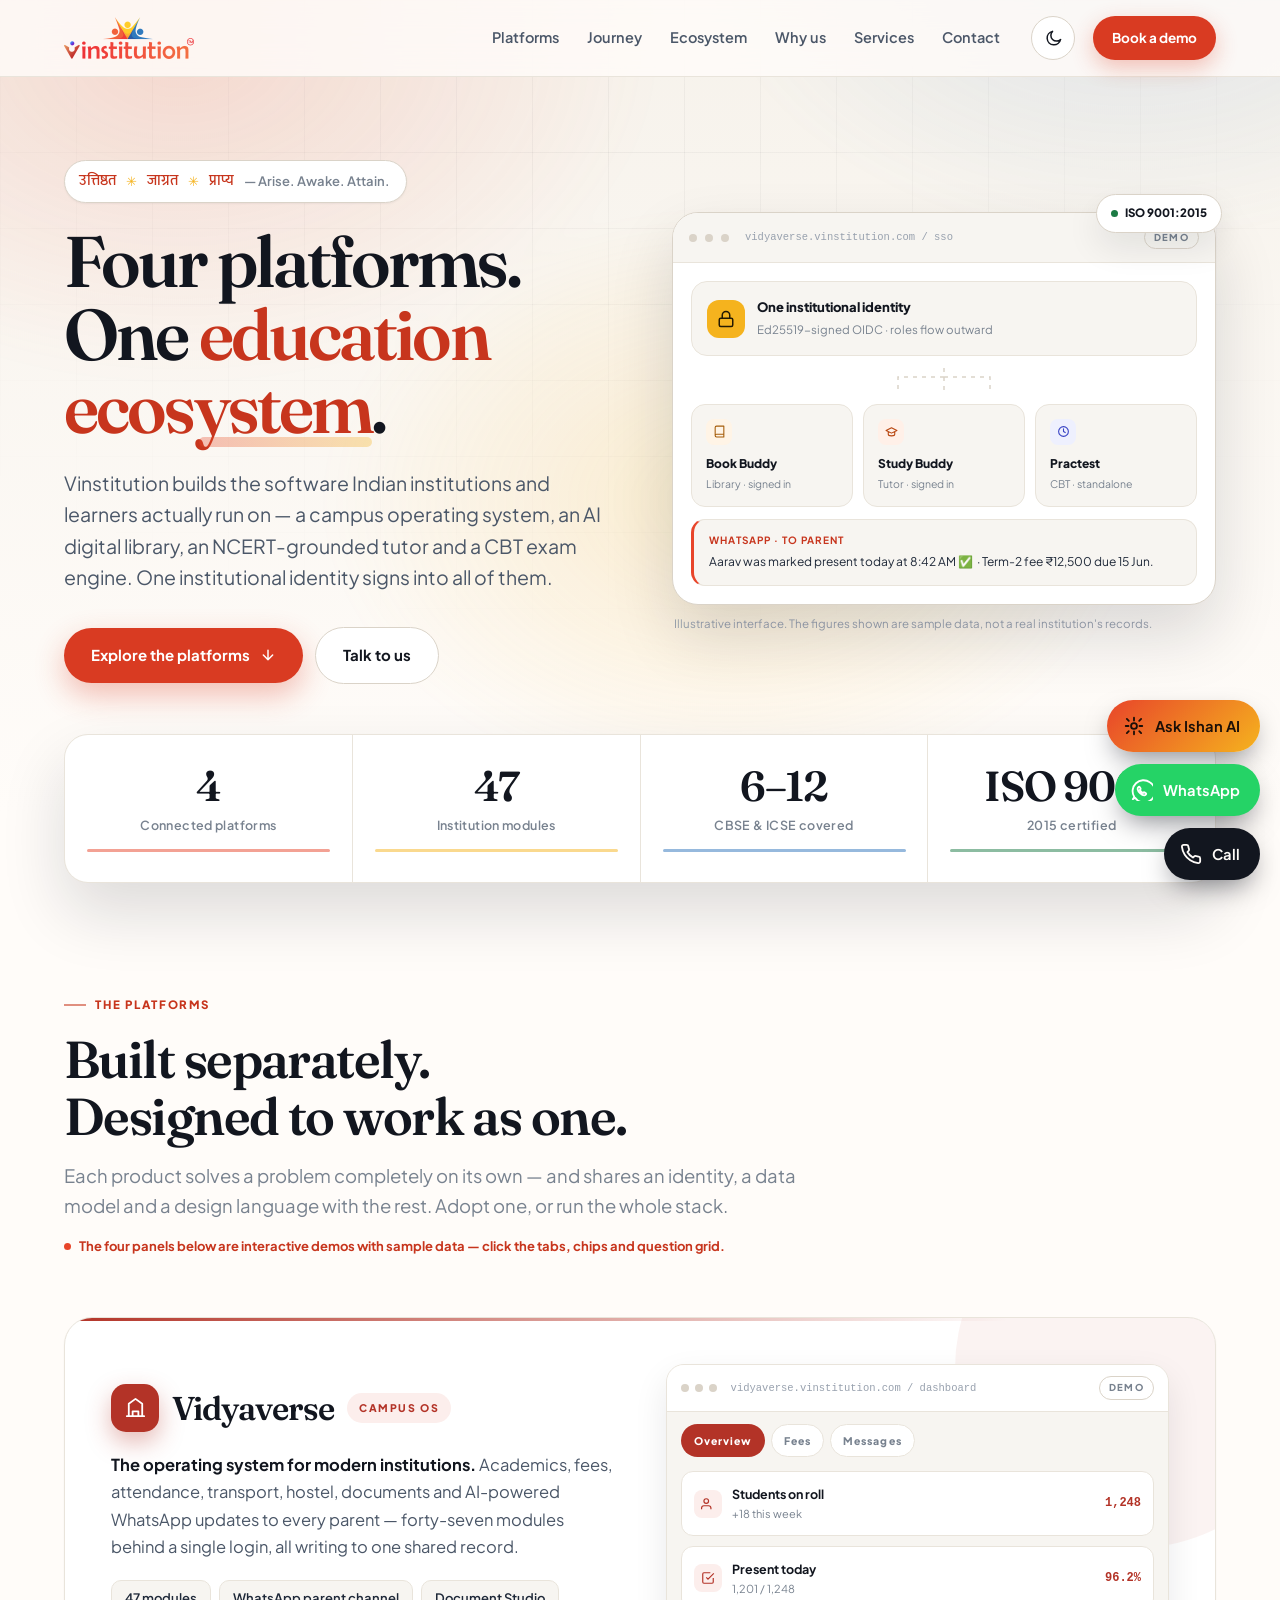
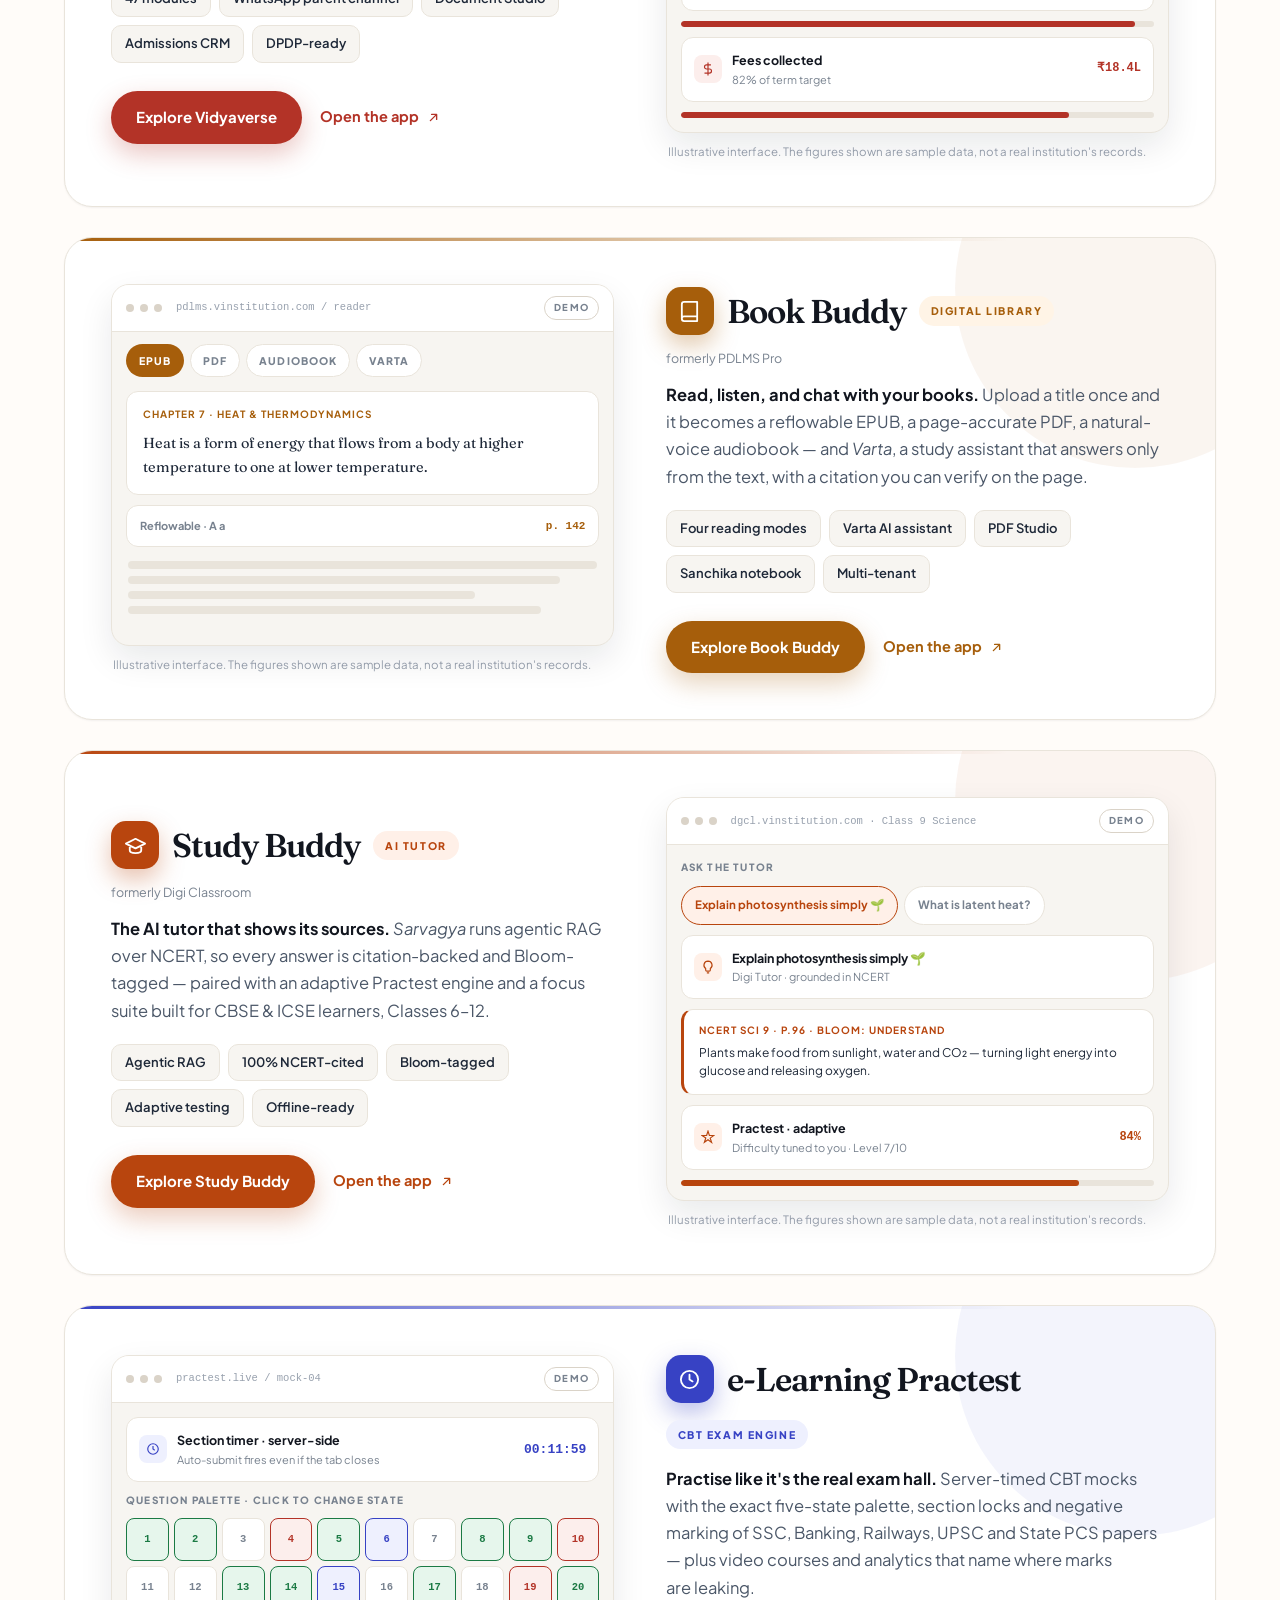
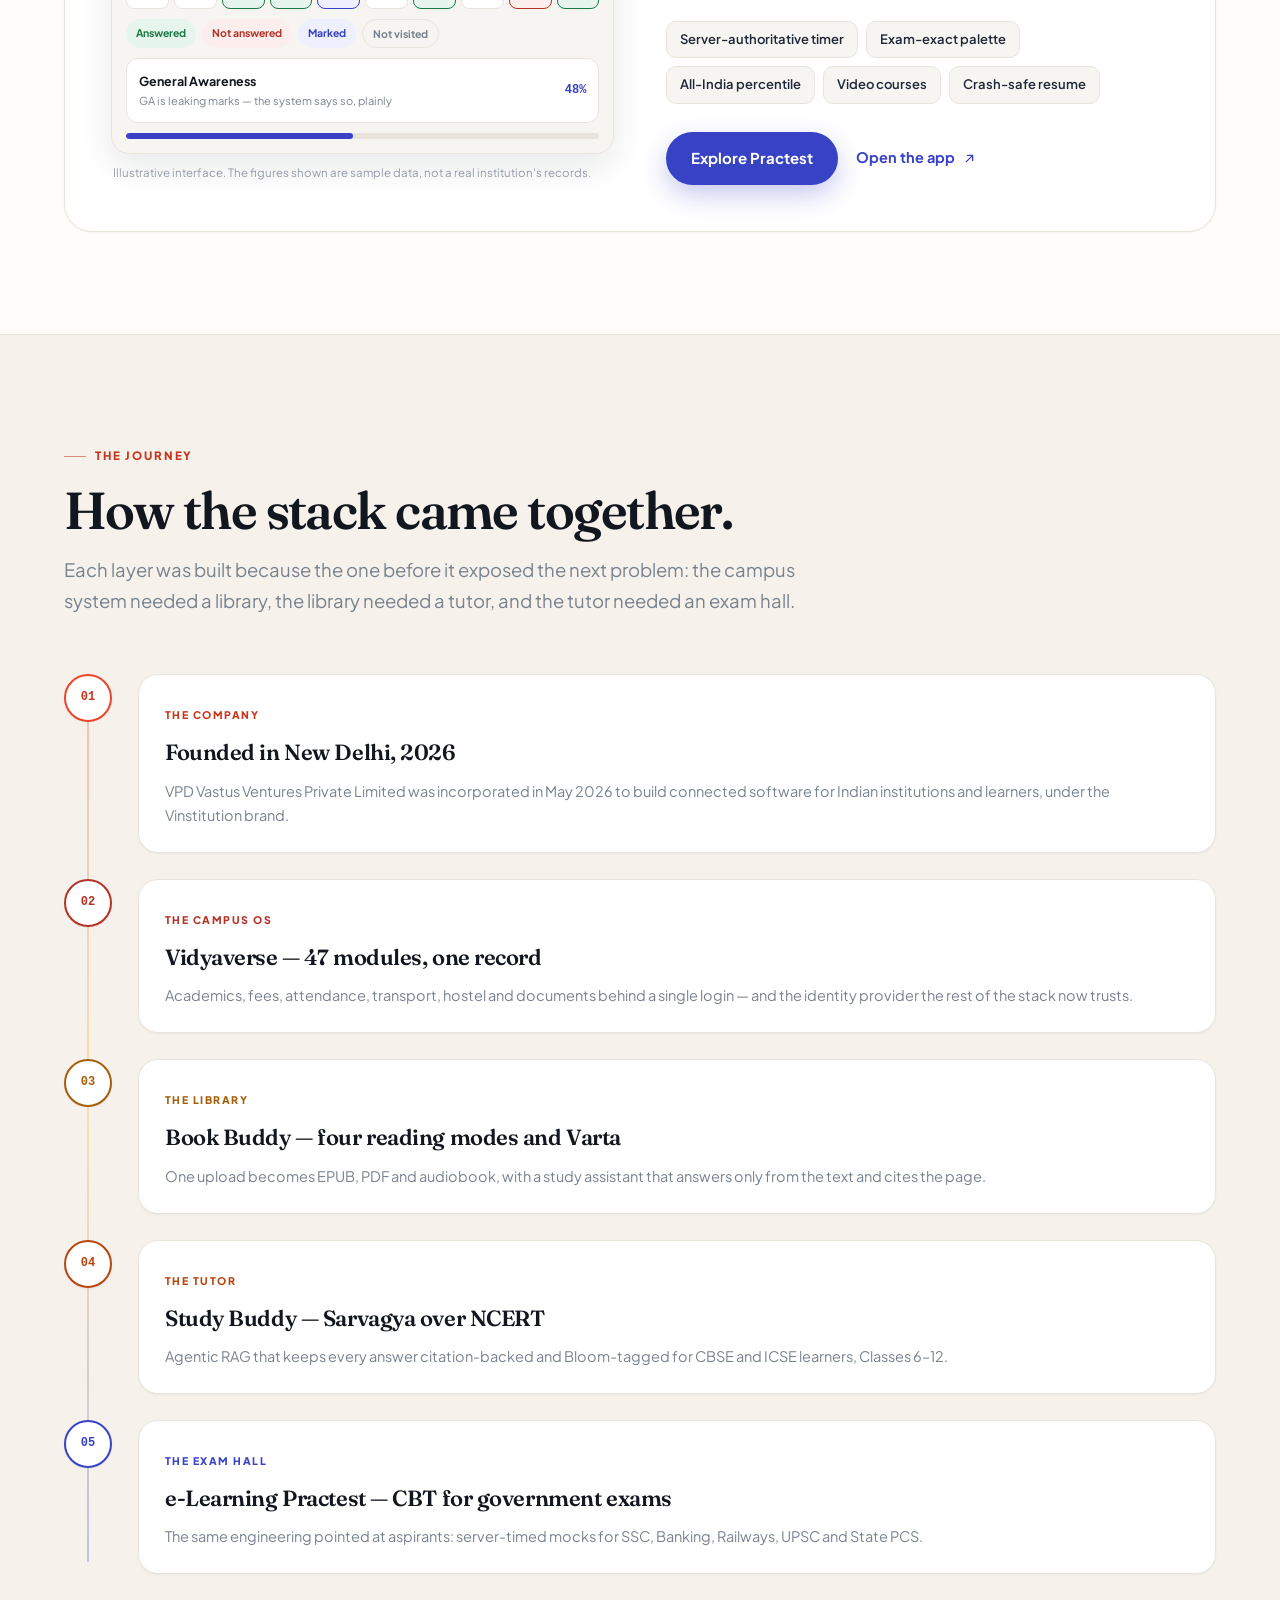
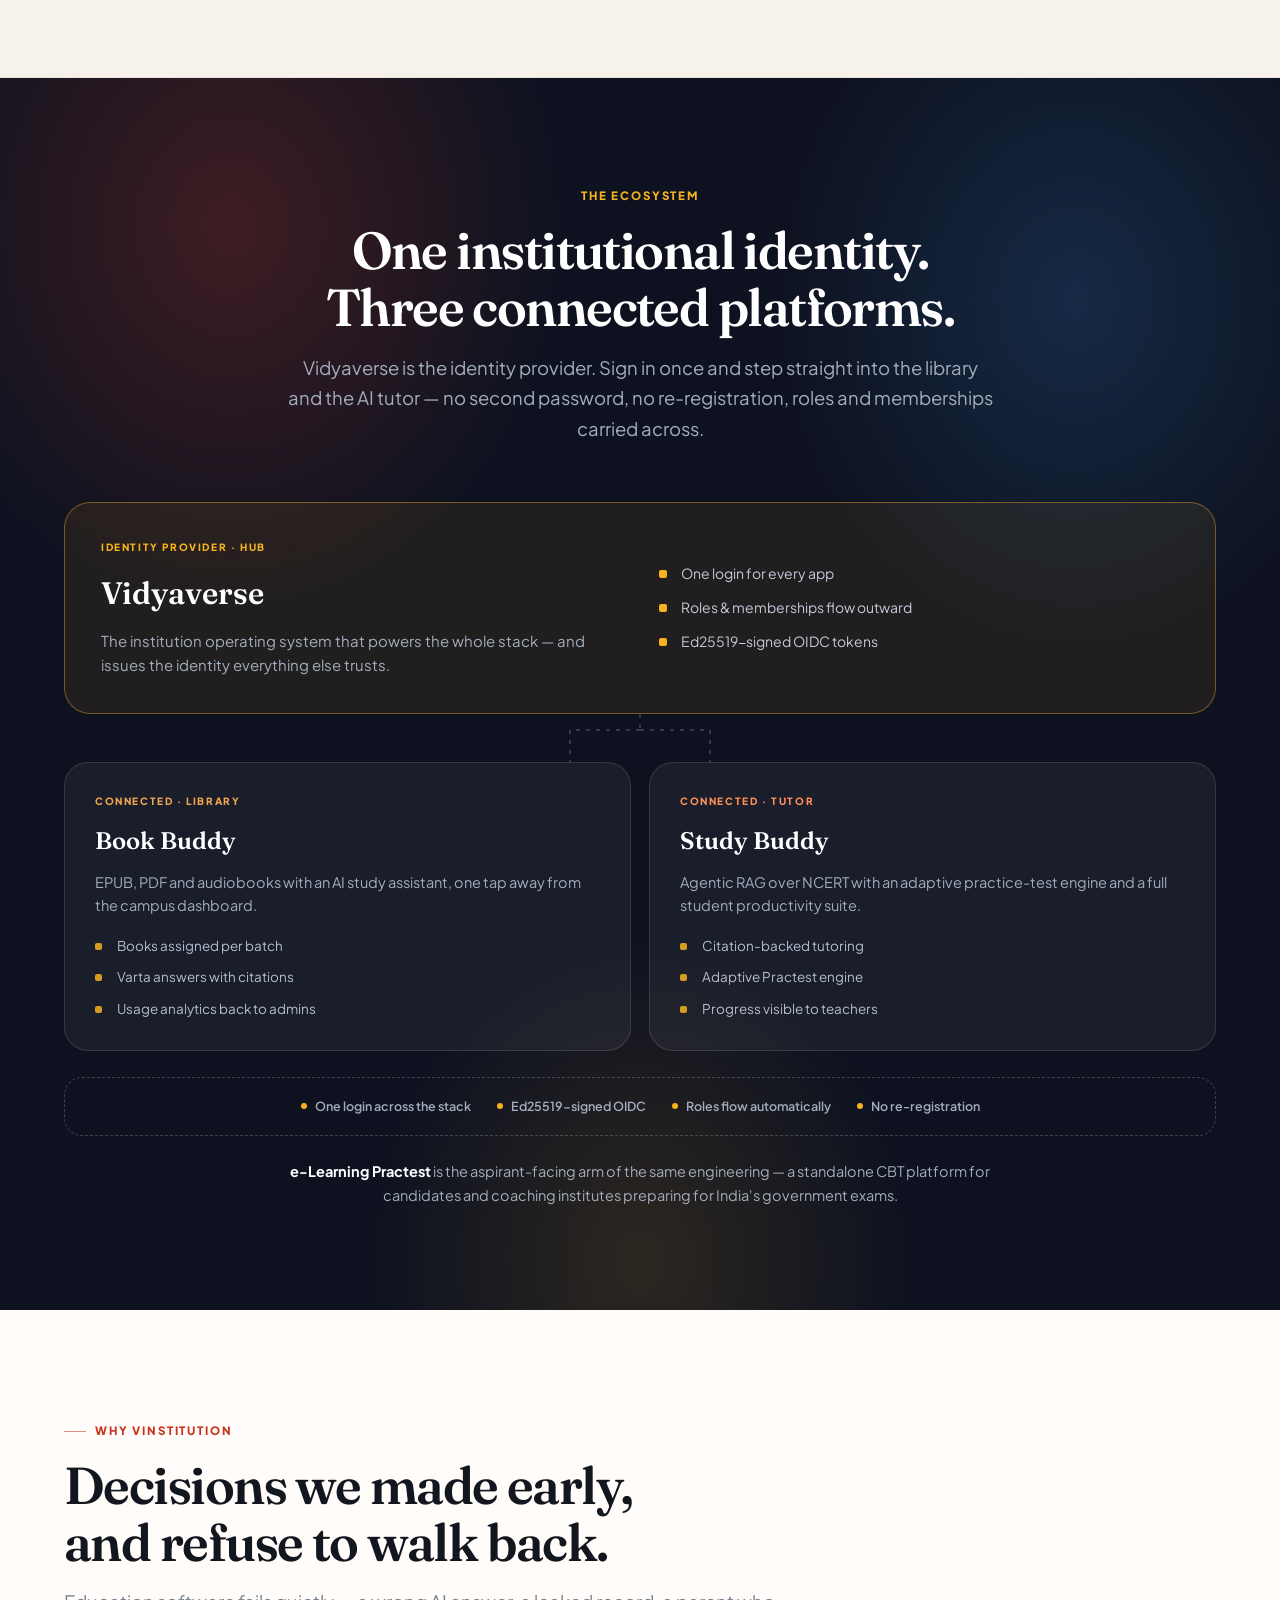
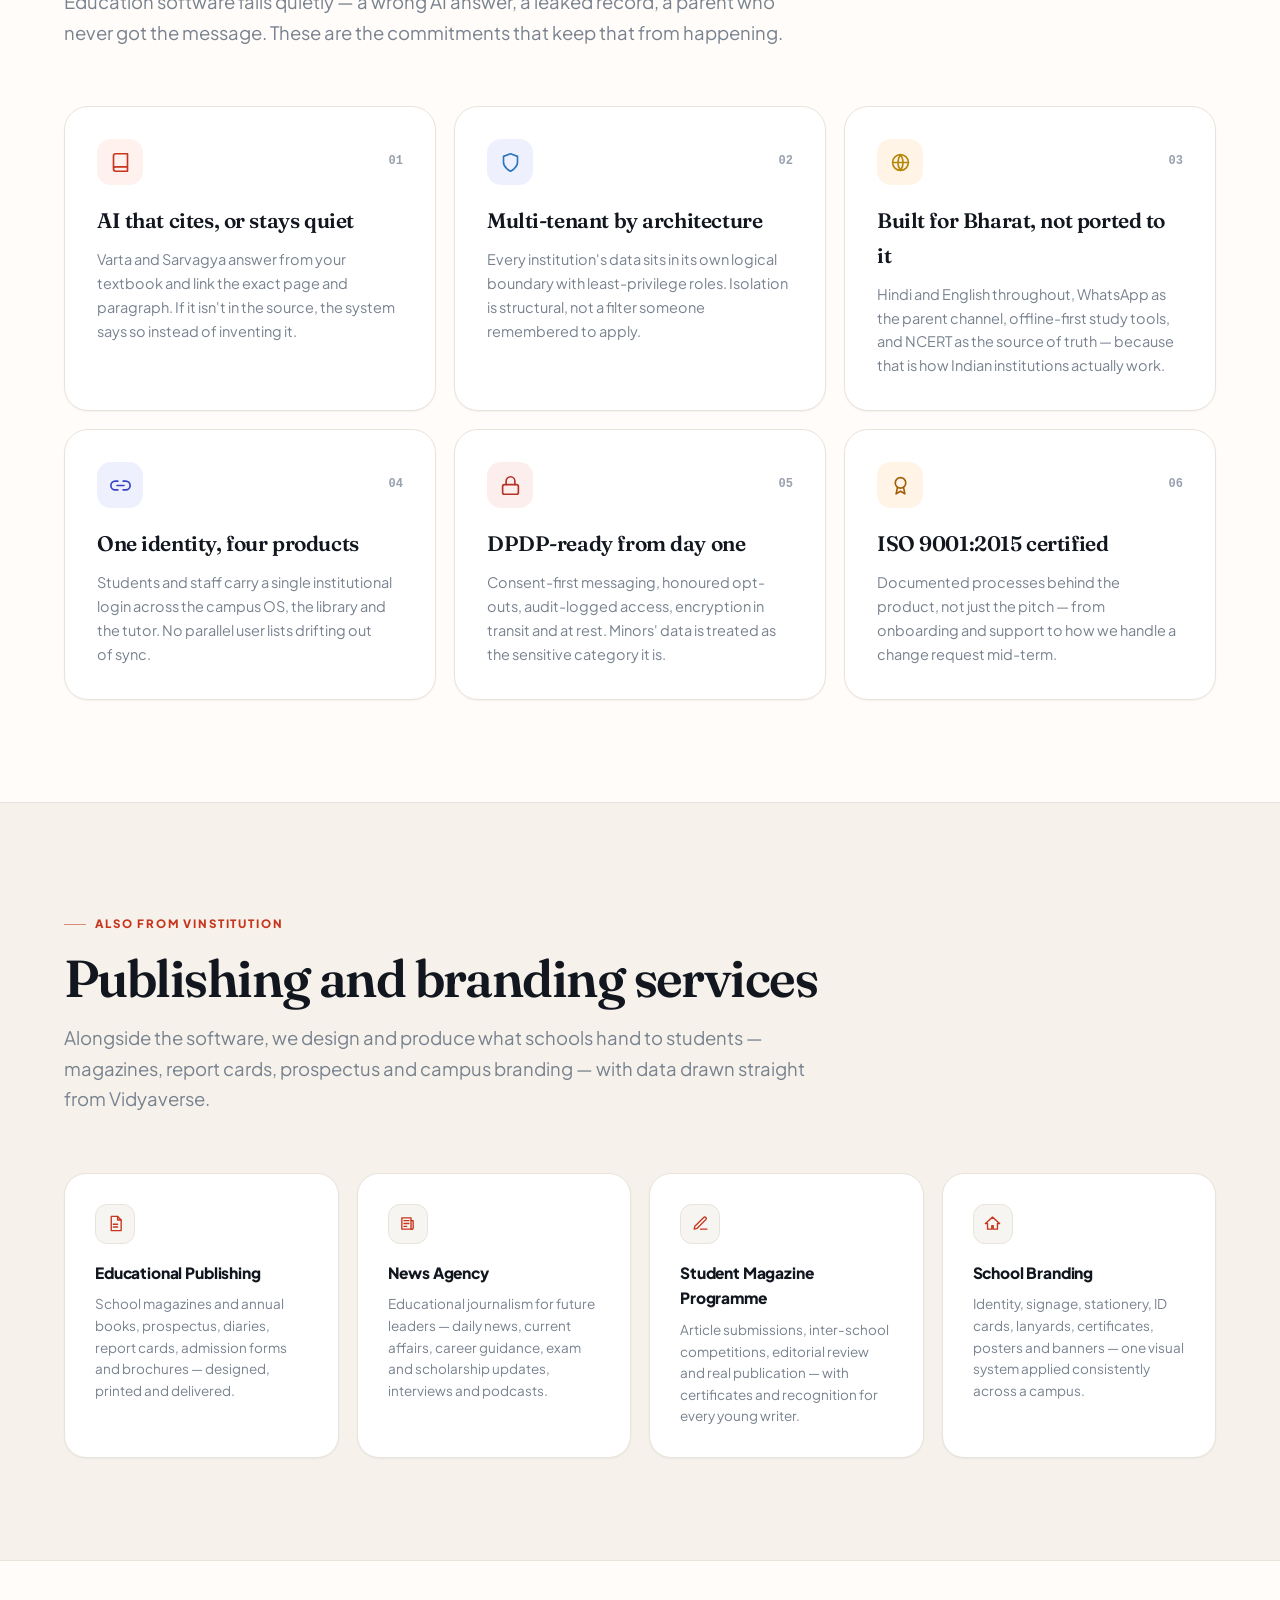
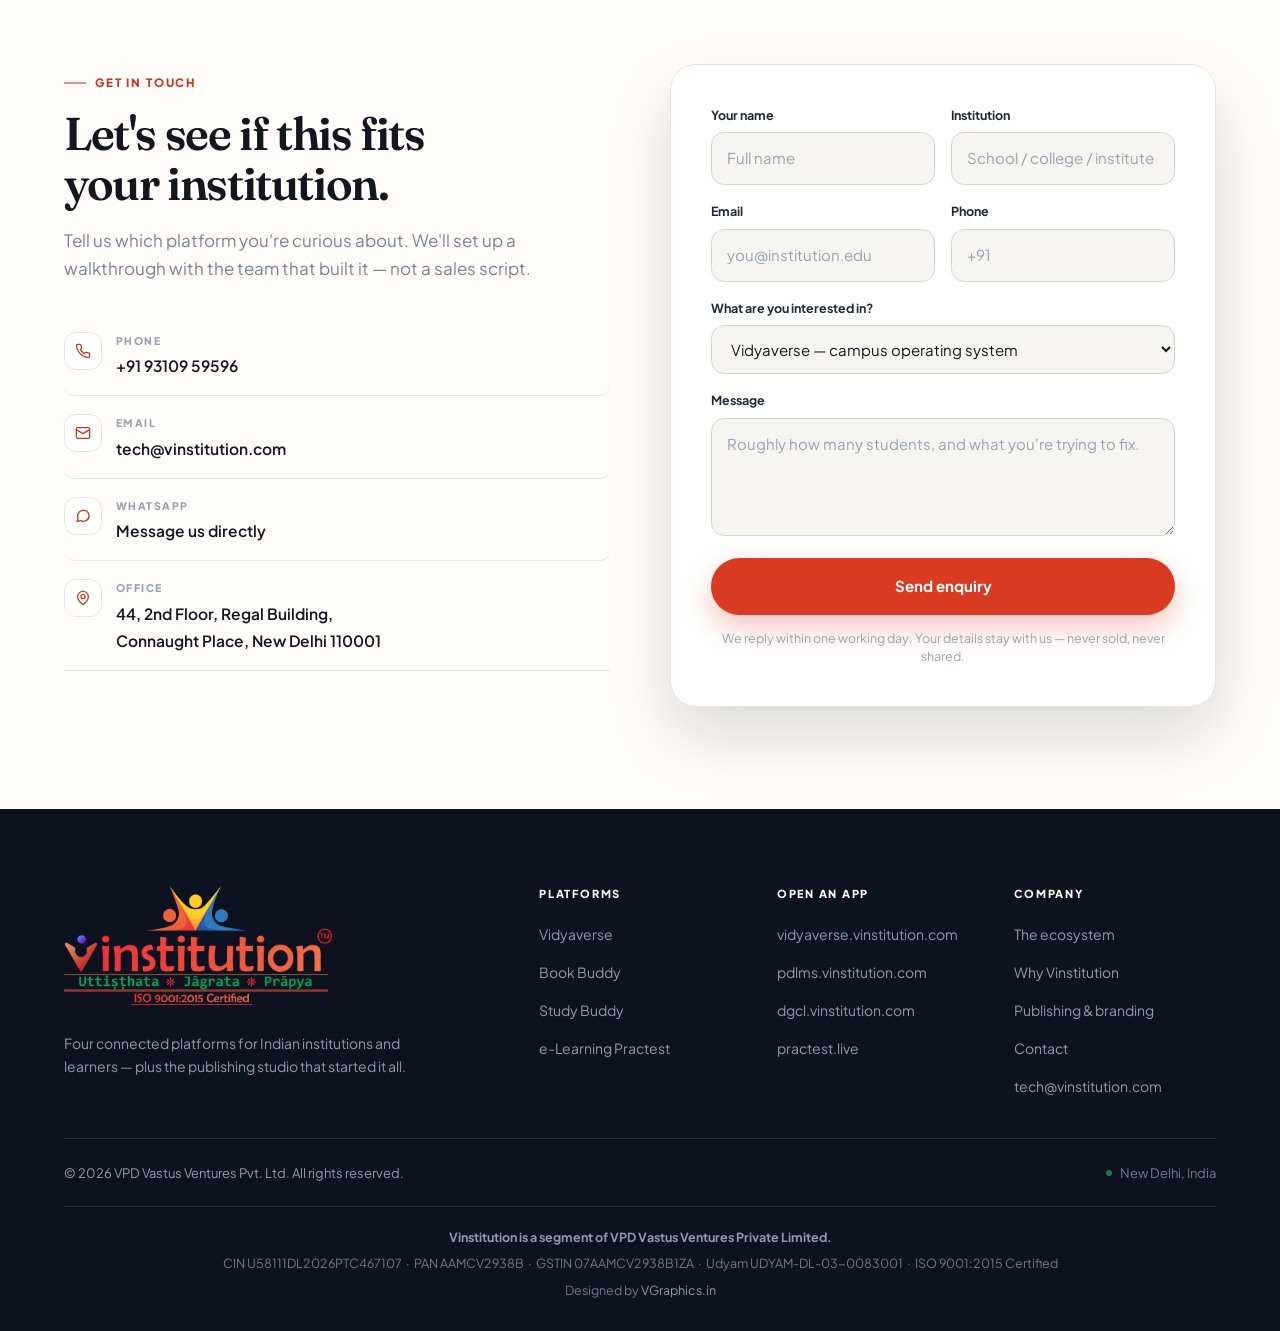
==== commit 20ab1ae5: "Rename PDLMS Pro→Book Buddy, Digi Classroom→Study Buddy; fix office address; add company identifiers" ====
--- a/index.html
+++ b/index.html
@@ -4,7 +4,7 @@
 <meta charset="UTF-8">
 <meta name="viewport" content="width=device-width, initial-scale=1">
 <title>Vinstitution — Education Technology for Indian Institutions &amp; Learners</title>
-<meta name="description" content="Vinstitution builds four connected education platforms: Vidyaverse campus OS, PDLMS Pro AI digital library, Digi Classroom NCERT-grounded AI tutor, and e-Learning Practest CBT exam engine. One institutional identity across all of them.">
+<meta name="description" content="Vinstitution builds four connected education platforms: Vidyaverse campus OS, Book Buddy AI digital library, Study Buddy NCERT-grounded AI tutor, and e-Learning Practest CBT exam engine. One institutional identity across all of them.">
 <meta name="robots" content="index, follow">
 <link rel="canonical" href="https://vinstitution.com/">
 
@@ -37,10 +37,10 @@
   "url":"https://vinstitution.com/",
   "logo":"https://vinstitution.com/assets/logos/vinstitution-full.png",
   "slogan":"Uttiṣṭhata · Jāgrata · Prāpya",
-  "description":"Education technology company building connected platforms for Indian institutions and learners: Vidyaverse, PDLMS Pro, Digi Classroom and e-Learning Practest.",
+  "description":"Education technology company building connected platforms for Indian institutions and learners: Vidyaverse, Book Buddy, Study Buddy and e-Learning Practest.",
   "address":{
     "@type":"PostalAddress",
-    "streetAddress":"44 First Floor, Regal Building, Connaught Place",
+    "streetAddress":"44, 2nd Floor, Regal Building, Connaught Place",
     "addressLocality":"New Delhi","addressRegion":"Delhi",
     "postalCode":"110001","addressCountry":"IN"
   },
@@ -58,8 +58,8 @@
   "name":"Vinstitution platforms",
   "itemListElement":[
     {"@type":"ListItem","position":1,"item":{"@type":"SoftwareApplication","name":"Vidyaverse","applicationCategory":"BusinessApplication","url":"https://vidyaverse.vinstitution.com","description":"Institution operating system with 47 integrated modules."}},
-    {"@type":"ListItem","position":2,"item":{"@type":"SoftwareApplication","name":"PDLMS Pro","applicationCategory":"EducationalApplication","url":"https://pdlms.vinstitution.com","description":"Multi-tenant AI-powered digital library with the Varta study assistant."}},
-    {"@type":"ListItem","position":3,"item":{"@type":"SoftwareApplication","name":"Digi Classroom","applicationCategory":"EducationalApplication","url":"https://dgcl.vinstitution.com","description":"NCERT-grounded AI tutor powered by Sarvagya agentic RAG."}},
+    {"@type":"ListItem","position":2,"item":{"@type":"SoftwareApplication","name":"Book Buddy","applicationCategory":"EducationalApplication","url":"https://pdlms.vinstitution.com","description":"Multi-tenant AI-powered digital library with the Varta study assistant."}},
+    {"@type":"ListItem","position":3,"item":{"@type":"SoftwareApplication","name":"Study Buddy","applicationCategory":"EducationalApplication","url":"https://dgcl.vinstitution.com","description":"NCERT-grounded AI tutor powered by Sarvagya agentic RAG."}},
     {"@type":"ListItem","position":4,"item":{"@type":"SoftwareApplication","name":"e-Learning Practest","applicationCategory":"EducationalApplication","url":"https://practest.live","description":"Exam-pattern CBT mock test engine for SSC, Banking, Railways, UPSC and State PCS."}}
   ]
 }
@@ -188,14 +188,14 @@
                 <span style="width:26px;height:26px;border-radius:8px;background:var(--pd-t);color:var(--pd);display:grid;place-items:center;margin-bottom:9px">
                   <svg viewBox="0 0 24 24" fill="none" stroke="currentColor" stroke-width="2" stroke-linecap="round" stroke-linejoin="round" style="width:13px;height:13px"><path d="M4 19.5A2.5 2.5 0 0 1 6.5 17H20M6.5 2H20v20H6.5A2.5 2.5 0 0 1 4 19.5v-15A2.5 2.5 0 0 1 6.5 2Z"></path></svg>
                 </span>
-                <span style="display:block;font-size:12px;font-weight:800;color:var(--ink)">PDLMS Pro</span>
+                <span style="display:block;font-size:12px;font-weight:800;color:var(--ink)">Book Buddy</span>
                 <span style="display:block;font-size:10.5px;color:var(--muted);margin-top:1px">Library · signed in</span>
               </div>
               <div style="padding:14px;border-radius:14px;border:1px solid var(--line);background:var(--surface-2);animation:bob 6s ease-in-out .8s infinite">
                 <span style="width:26px;height:26px;border-radius:8px;background:var(--dg-t);color:var(--dg);display:grid;place-items:center;margin-bottom:9px">
                   <svg viewBox="0 0 24 24" fill="none" stroke="currentColor" stroke-width="2" stroke-linecap="round" stroke-linejoin="round" style="width:13px;height:13px"><path d="M22 10 12 5 2 10l10 5 10-5ZM6 12v5c0 1.7 2.7 3 6 3s6-1.3 6-3v-5"></path></svg>
                 </span>
-                <span style="display:block;font-size:12px;font-weight:800;color:var(--ink)">Digi Classroom</span>
+                <span style="display:block;font-size:12px;font-weight:800;color:var(--ink)">Study Buddy</span>
                 <span style="display:block;font-size:10.5px;color:var(--muted);margin-top:1px">Tutor · signed in</span>
               </div>
               <div style="padding:14px;border-radius:14px;border:1px solid var(--line);background:var(--surface-2);animation:bob 6s ease-in-out 1.6s infinite">
@@ -439,9 +439,10 @@
             <span aria-hidden="true" style="width:48px;height:48px;border-radius:15px;flex:none;display:grid;place-items:center;color:#fff;background:var(--pd-btn);box-shadow:0 10px 24px rgba(166,94,11,.34);transition:transform .35s cubic-bezier(.2,.7,.3,1)" data-hv="9">
               <svg viewBox="0 0 24 24" fill="none" stroke="currentColor" stroke-width="1.9" stroke-linecap="round" stroke-linejoin="round" style="width:23px;height:23px"><path d="M4 19.5A2.5 2.5 0 0 1 6.5 17H20M6.5 2H20v20H6.5A2.5 2.5 0 0 1 4 19.5v-15A2.5 2.5 0 0 1 6.5 2Z"></path></svg>
             </span>
-            <h3 style="font-family:'Fraunces',Georgia,serif;font-weight:600;font-size:clamp(24px,2.7vw,33px);letter-spacing:-.03em;color:var(--ink)">PDLMS Pro</h3>
+            <h3 style="font-family:'Fraunces',Georgia,serif;font-weight:600;font-size:clamp(24px,2.7vw,33px);letter-spacing:-.03em;color:var(--ink)">Book Buddy</h3>
             <span style="font-size:10.5px;font-weight:800;letter-spacing:.15em;text-transform:uppercase;color:var(--pd);background:var(--pd-t);padding:6px 12px;border-radius:100px">Digital library</span>
           </div>
+          <p style="font-size:12.5px;color:var(--muted);margin-top:-6px;margin-bottom:12px">formerly PDLMS Pro</p>
           <p style="font-size:16.5px;color:var(--body);max-width:52ch;text-wrap:pretty"><strong style="color:var(--ink);font-weight:700">Read, listen, and chat with your books.</strong> Upload a title once and it becomes a reflowable EPUB, a page-accurate PDF, a natural-voice audiobook — and <em>Varta</em>, a study assistant that answers only from the text, with a citation you can verify on the page.</p>
           <ul style="display:flex;flex-wrap:wrap;gap:8px;margin-top:20px">
             <li style="font-size:13px;font-weight:600;color:var(--ink-2);padding:7px 13px;border-radius:10px;background:var(--surface-2);border:1px solid var(--line);transition:transform .25s,border-color .25s" data-hv="14">Four reading modes</li>
@@ -451,7 +452,7 @@
             <li style="font-size:13px;font-weight:600;color:var(--ink-2);padding:7px 13px;border-radius:10px;background:var(--surface-2);border:1px solid var(--line);transition:transform .25s,border-color .25s" data-hv="14">Multi-tenant</li>
           </ul>
           <div style="display:flex;flex-wrap:wrap;gap:18px;align-items:center;margin-top:28px">
-            <a href="products/pdlms.html" style="display:inline-flex;align-items:center;gap:10px;padding:14px 25px;border-radius:100px;background:var(--pd-btn);color:#fff;font-size:15px;font-weight:700;box-shadow:0 10px 26px rgba(166,94,11,.28);transition:transform .26s,box-shadow .26s" data-hv="15">Explore PDLMS Pro</a>
+            <a href="products/pdlms.html" style="display:inline-flex;align-items:center;gap:10px;padding:14px 25px;border-radius:100px;background:var(--pd-btn);color:#fff;font-size:15px;font-weight:700;box-shadow:0 10px 26px rgba(166,94,11,.28);transition:transform .26s,box-shadow .26s" data-hv="15">Explore Book Buddy</a>
             <a href="https://pdlms.vinstitution.com" target="_blank" rel="noopener" style="display:inline-flex;align-items:center;gap:7px;font-size:14.5px;font-weight:700;color:var(--pd)">Open the app
               <svg viewBox="0 0 24 24" fill="none" stroke="currentColor" stroke-width="2.2" stroke-linecap="round" stroke-linejoin="round" style="width:15px;height:15px"><path d="M7 17 17 7M9 7h8v8"></path></svg>
             </a>
@@ -467,9 +468,10 @@
             <span aria-hidden="true" style="width:48px;height:48px;border-radius:15px;flex:none;display:grid;place-items:center;color:#fff;background:var(--dg-btn);box-shadow:0 10px 24px rgba(184,69,14,.34);transition:transform .35s cubic-bezier(.2,.7,.3,1)" data-hv="9">
               <svg viewBox="0 0 24 24" fill="none" stroke="currentColor" stroke-width="1.9" stroke-linecap="round" stroke-linejoin="round" style="width:23px;height:23px"><path d="M22 10 12 5 2 10l10 5 10-5ZM6 12v5c0 1.7 2.7 3 6 3s6-1.3 6-3v-5"></path></svg>
             </span>
-            <h3 style="font-family:'Fraunces',Georgia,serif;font-weight:600;font-size:clamp(24px,2.7vw,33px);letter-spacing:-.03em;color:var(--ink)">Digi Classroom</h3>
+            <h3 style="font-family:'Fraunces',Georgia,serif;font-weight:600;font-size:clamp(24px,2.7vw,33px);letter-spacing:-.03em;color:var(--ink)">Study Buddy</h3>
             <span style="font-size:10.5px;font-weight:800;letter-spacing:.15em;text-transform:uppercase;color:var(--dg);background:var(--dg-t);padding:6px 12px;border-radius:100px">AI tutor</span>
           </div>
+          <p style="font-size:12.5px;color:var(--muted);margin-top:-6px;margin-bottom:12px">formerly Digi Classroom</p>
           <p style="font-size:16.5px;color:var(--body);max-width:52ch;text-wrap:pretty"><strong style="color:var(--ink);font-weight:700">The AI tutor that shows its sources.</strong> <em>Sarvagya</em> runs agentic RAG over NCERT, so every answer is citation-backed and Bloom-tagged — paired with an adaptive Practest engine and a focus suite built for CBSE &amp; ICSE learners, Classes 6–12.</p>
           <ul style="display:flex;flex-wrap:wrap;gap:8px;margin-top:20px">
             <li style="font-size:13px;font-weight:600;color:var(--ink-2);padding:7px 13px;border-radius:10px;background:var(--surface-2);border:1px solid var(--line);transition:transform .25s,border-color .25s" data-hv="17">Agentic RAG</li>
@@ -479,7 +481,7 @@
             <li style="font-size:13px;font-weight:600;color:var(--ink-2);padding:7px 13px;border-radius:10px;background:var(--surface-2);border:1px solid var(--line);transition:transform .25s,border-color .25s" data-hv="17">Offline-ready</li>
           </ul>
           <div style="display:flex;flex-wrap:wrap;gap:18px;align-items:center;margin-top:28px">
-            <a href="products/digi-classroom.html" style="display:inline-flex;align-items:center;gap:10px;padding:14px 25px;border-radius:100px;background:var(--dg-btn);color:#fff;font-size:15px;font-weight:700;box-shadow:0 10px 26px rgba(184,69,14,.28);transition:transform .26s,box-shadow .26s" data-hv="18">Explore Digi Classroom</a>
+            <a href="products/digi-classroom.html" style="display:inline-flex;align-items:center;gap:10px;padding:14px 25px;border-radius:100px;background:var(--dg-btn);color:#fff;font-size:15px;font-weight:700;box-shadow:0 10px 26px rgba(184,69,14,.28);transition:transform .26s,box-shadow .26s" data-hv="18">Explore Study Buddy</a>
             <a href="https://dgcl.vinstitution.com" target="_blank" rel="noopener" style="display:inline-flex;align-items:center;gap:7px;font-size:14.5px;font-weight:700;color:var(--dg)">Open the app
               <svg viewBox="0 0 24 24" fill="none" stroke="currentColor" stroke-width="2.2" stroke-linecap="round" stroke-linejoin="round" style="width:15px;height:15px"><path d="M7 17 17 7M9 7h8v8"></path></svg>
             </a>
@@ -613,7 +615,7 @@
     <div data-rv style="max-width:760px;margin-bottom:clamp(38px,5vw,58px)">
       <span style="display:inline-flex;align-items:center;gap:9px;font-size:11.5px;font-weight:800;letter-spacing:.16em;text-transform:uppercase;color:var(--brand);margin-bottom:16px"><span style="width:22px;height:1.5px;background:currentColor;opacity:.55;display:block"></span>The journey</span>
       <h2 style="font-family:'Fraunces',Georgia,serif;font-weight:600;font-size:clamp(30px,4.4vw,52px);line-height:1.1;letter-spacing:-.03em;color:var(--ink);text-wrap:balance">How the stack came together.</h2>
-      <p style="margin-top:16px;font-size:clamp(16px,1.6vw,18.5px);color:var(--muted);max-width:62ch;text-wrap:pretty">Each layer was built because the one before it exposed the next problem — the print room needed data, the data needed a campus system, the campus system needed a library, the library needed a tutor.</p>
+      <p style="margin-top:16px;font-size:clamp(16px,1.6vw,18.5px);color:var(--muted);max-width:62ch;text-wrap:pretty">Each layer was built because the one before it exposed the next problem: the campus system needed a library, the library needed a tutor, and the tutor needed an exam hall.</p>
     </div>
 
     <div style="position:relative;display:flex;flex-direction:column;gap:clamp(18px,2.4vw,26px)">
@@ -622,9 +624,9 @@
       <article data-rv style="position:relative;display:grid;grid-template-columns:48px 1fr;gap:clamp(16px,2.4vw,26px);align-items:start">
         <span aria-hidden="true" style="width:48px;height:48px;border-radius:100px;display:grid;place-items:center;background:var(--surface);border:2px solid var(--brand-hi);color:var(--brand);font-family:ui-monospace,SFMono-Regular,Menlo,monospace;font-size:12px;font-weight:800;box-shadow:var(--sh1);z-index:1">01</span>
         <div style="padding:24px 26px;border-radius:20px;background:var(--surface);border:1px solid var(--line);box-shadow:var(--sh1);transition:transform .3s,box-shadow .3s,border-color .3s" data-hv="22">
-          <span style="font-size:10.5px;font-weight:800;letter-spacing:.14em;text-transform:uppercase;color:var(--brand)">The print room</span>
-          <h3 style="margin-top:8px;font-family:'Fraunces',Georgia,serif;font-weight:600;font-size:22px;color:var(--ink);letter-spacing:-.02em">Educational publishing &amp; school branding</h3>
-          <p style="margin-top:9px;font-size:14.5px;color:var(--muted);text-wrap:pretty">Magazines, prospectus, diaries, report cards and campus identity — the work that put us inside schools long before the software did.</p>
+          <span style="font-size:10.5px;font-weight:800;letter-spacing:.14em;text-transform:uppercase;color:var(--brand)">The company</span>
+          <h3 style="margin-top:8px;font-family:'Fraunces',Georgia,serif;font-weight:600;font-size:22px;color:var(--ink);letter-spacing:-.02em">Founded in New Delhi, 2026</h3>
+          <p style="margin-top:9px;font-size:14.5px;color:var(--muted);text-wrap:pretty">VPD Vastus Ventures Private Limited was incorporated in May 2026 to build connected software for Indian institutions and learners, under the Vinstitution brand.</p>
         </div>
       </article>
 
@@ -641,7 +643,7 @@
         <span aria-hidden="true" style="width:48px;height:48px;border-radius:100px;display:grid;place-items:center;background:var(--surface);border:2px solid var(--pd);color:var(--pd);font-family:ui-monospace,SFMono-Regular,Menlo,monospace;font-size:12px;font-weight:800;box-shadow:var(--sh1);z-index:1">03</span>
         <div style="padding:24px 26px;border-radius:20px;background:var(--surface);border:1px solid var(--line);box-shadow:var(--sh1);transition:transform .3s,box-shadow .3s,border-color .3s" data-hv="24">
           <span style="font-size:10.5px;font-weight:800;letter-spacing:.14em;text-transform:uppercase;color:var(--pd)">The library</span>
-          <h3 style="margin-top:8px;font-family:'Fraunces',Georgia,serif;font-weight:600;font-size:22px;color:var(--ink);letter-spacing:-.02em">PDLMS Pro — four reading modes and Varta</h3>
+          <h3 style="margin-top:8px;font-family:'Fraunces',Georgia,serif;font-weight:600;font-size:22px;color:var(--ink);letter-spacing:-.02em">Book Buddy — four reading modes and Varta</h3>
           <p style="margin-top:9px;font-size:14.5px;color:var(--muted);text-wrap:pretty">One upload becomes EPUB, PDF and audiobook, with a study assistant that answers only from the text and cites the page.</p>
         </div>
       </article>
@@ -650,7 +652,7 @@
         <span aria-hidden="true" style="width:48px;height:48px;border-radius:100px;display:grid;place-items:center;background:var(--surface);border:2px solid var(--dg);color:var(--dg);font-family:ui-monospace,SFMono-Regular,Menlo,monospace;font-size:12px;font-weight:800;box-shadow:var(--sh1);z-index:1">04</span>
         <div style="padding:24px 26px;border-radius:20px;background:var(--surface);border:1px solid var(--line);box-shadow:var(--sh1);transition:transform .3s,box-shadow .3s,border-color .3s" data-hv="25">
           <span style="font-size:10.5px;font-weight:800;letter-spacing:.14em;text-transform:uppercase;color:var(--dg)">The tutor</span>
-          <h3 style="margin-top:8px;font-family:'Fraunces',Georgia,serif;font-weight:600;font-size:22px;color:var(--ink);letter-spacing:-.02em">Digi Classroom — Sarvagya over NCERT</h3>
+          <h3 style="margin-top:8px;font-family:'Fraunces',Georgia,serif;font-weight:600;font-size:22px;color:var(--ink);letter-spacing:-.02em">Study Buddy — Sarvagya over NCERT</h3>
           <p style="margin-top:9px;font-size:14.5px;color:var(--muted);text-wrap:pretty">Agentic RAG that keeps every answer citation-backed and Bloom-tagged for CBSE and ICSE learners, Classes 6–12.</p>
         </div>
       </article>
@@ -696,7 +698,7 @@
     <div style="display:grid;grid-template-columns:repeat(auto-fit,minmax(min(300px,100%),1fr));gap:18px">
       <article data-rv style="padding:30px;border-radius:24px;background:var(--band-surf);border:1px solid var(--band-line);transition:background .35s,transform .35s,border-color .35s" data-hv="28">
         <span style="font-size:10px;font-weight:800;letter-spacing:.16em;text-transform:uppercase;color:#F2A64E;margin-bottom:12px;display:block">Connected · library</span>
-        <h3 style="font-family:'Fraunces',Georgia,serif;font-weight:600;font-size:24px;color:var(--band-ink);margin-bottom:10px">PDLMS Pro</h3>
+        <h3 style="font-family:'Fraunces',Georgia,serif;font-weight:600;font-size:24px;color:var(--band-ink);margin-bottom:10px">Book Buddy</h3>
         <p style="font-size:14.5px;color:var(--band-body);line-height:1.6;text-wrap:pretty">EPUB, PDF and audiobooks with an AI study assistant, one tap away from the campus dashboard.</p>
         <ul style="margin-top:18px;display:flex;flex-direction:column;gap:9px">
           <li style="position:relative;padding-left:22px;font-size:13.5px;color:#B4BECD"><span aria-hidden="true" style="position:absolute;left:0;top:8px;width:7px;height:7px;border-radius:2px;background:var(--gold-hi);opacity:.85;display:block"></span>Books assigned per batch</li>
@@ -706,7 +708,7 @@
       </article>
       <article data-rv style="padding:30px;border-radius:24px;background:var(--band-surf);border:1px solid var(--band-line);transition:background .35s,transform .35s,border-color .35s" data-hv="29">
         <span style="font-size:10px;font-weight:800;letter-spacing:.16em;text-transform:uppercase;color:#FF9057;margin-bottom:12px;display:block">Connected · tutor</span>
-        <h3 style="font-family:'Fraunces',Georgia,serif;font-weight:600;font-size:24px;color:var(--band-ink);margin-bottom:10px">Digi Classroom</h3>
+        <h3 style="font-family:'Fraunces',Georgia,serif;font-weight:600;font-size:24px;color:var(--band-ink);margin-bottom:10px">Study Buddy</h3>
         <p style="font-size:14.5px;color:var(--band-body);line-height:1.6;text-wrap:pretty">Agentic RAG over NCERT with an adaptive practice-test engine and a full student productivity suite.</p>
         <ul style="margin-top:18px;display:flex;flex-direction:column;gap:9px">
           <li style="position:relative;padding-left:22px;font-size:13.5px;color:#B4BECD"><span aria-hidden="true" style="position:absolute;left:0;top:8px;width:7px;height:7px;border-radius:2px;background:var(--gold-hi);opacity:.85;display:block"></span>Citation-backed tutoring</li>
@@ -792,8 +794,8 @@
   <div style="width:100%;max-width:1240px;margin-inline:auto;padding-inline:clamp(16px,4vw,44px)">
     <div data-rv style="max-width:760px;margin-bottom:clamp(38px,5vw,58px)">
       <span style="display:inline-flex;align-items:center;gap:9px;font-size:11.5px;font-weight:800;letter-spacing:.16em;text-transform:uppercase;color:var(--brand);margin-bottom:16px"><span style="width:22px;height:1.5px;background:currentColor;opacity:.55;display:block"></span>Also from Vinstitution</span>
-      <h2 style="font-family:'Fraunces',Georgia,serif;font-weight:600;font-size:clamp(30px,4.4vw,52px);line-height:1.1;letter-spacing:-.03em;color:var(--ink);text-wrap:balance">The print and publishing side of the house.</h2>
-      <p style="margin-top:16px;font-size:clamp(16px,1.6vw,18.5px);color:var(--muted);max-width:62ch;text-wrap:pretty">Long before the software, we were producing what schools hand to students. That studio still runs — and now draws its data straight from Vidyaverse.</p>
+      <h2 style="font-family:'Fraunces',Georgia,serif;font-weight:600;font-size:clamp(30px,4.4vw,52px);line-height:1.1;letter-spacing:-.03em;color:var(--ink);text-wrap:balance">Publishing and branding services</h2>
+      <p style="margin-top:16px;font-size:clamp(16px,1.6vw,18.5px);color:var(--muted);max-width:62ch;text-wrap:pretty">Alongside the software, we design and produce what schools hand to students — magazines, report cards, prospectus and campus branding — with data drawn straight from Vidyaverse.</p>
     </div>
 
     <div style="display:grid;grid-template-columns:repeat(auto-fit,minmax(min(250px,100%),1fr));gap:18px">
@@ -844,7 +846,7 @@
           </a>
           <div style="display:flex;align-items:flex-start;gap:14px;padding:16px 0;border-bottom:1px solid var(--line);color:var(--ink)">
             <span style="width:38px;height:38px;border-radius:12px;flex:none;display:grid;place-items:center;background:var(--surface);border:1px solid var(--line);color:var(--brand)"><svg viewBox="0 0 24 24" fill="none" stroke="currentColor" stroke-width="1.9" stroke-linecap="round" stroke-linejoin="round" style="width:16px;height:16px"><path d="M20 10c0 6-8 12-8 12s-8-6-8-12a8 8 0 0 1 16 0Z"></path><circle cx="12" cy="10" r="3"></circle></svg></span>
-            <span style="display:block"><b style="display:block;font-size:10.5px;font-weight:800;letter-spacing:.14em;text-transform:uppercase;color:var(--faint);margin-bottom:3px">Office</b><span style="font-size:15.5px;font-weight:600;line-height:1.45">44 First Floor, Regal Building,<br>Connaught Place, New Delhi 110001</span></span>
+            <span style="display:block"><b style="display:block;font-size:10.5px;font-weight:800;letter-spacing:.14em;text-transform:uppercase;color:var(--faint);margin-bottom:3px">Office</b><span style="font-size:15.5px;font-weight:600;line-height:1.45">44, 2nd Floor, Regal Building,<br>Connaught Place, New Delhi 110001</span></span>
           </div>
         </div>
       </div>
@@ -874,8 +876,8 @@
           <label for="f-interest" style="font-size:12.5px;font-weight:700;color:var(--ink-2)">What are you interested in?</label>
           <select id="f-interest" name="interest" style="font:inherit;font-size:15px;color:var(--ink);padding:13px 15px;border-radius:13px;border:1.5px solid var(--line-2);background:var(--surface-2);width:100%">
             <option value="Vidyaverse">Vidyaverse — campus operating system</option>
-            <option value="PDLMS Pro">PDLMS Pro — AI digital library</option>
-            <option value="Digi Classroom">Digi Classroom — AI tutor</option>
+            <option value="Book Buddy">Book Buddy — AI digital library</option>
+            <option value="Study Buddy">Study Buddy — AI tutor</option>
             <option value="e-Learning Practest">e-Learning Practest — CBT exams</option>
             <option value="Whole ecosystem">The whole ecosystem</option>
             <option value="Publishing &amp; branding">Publishing &amp; branding services</option>
@@ -908,8 +910,8 @@
         <h4 style="font-size:11px;font-weight:800;letter-spacing:.16em;text-transform:uppercase;color:#fff;margin-bottom:16px">Platforms</h4>
         <ul style="display:flex;flex-direction:column;gap:11px">
           <li><a href="products/vidyaverse.html" style="font-size:14px;color:#8F9BAC;transition:color .2s,padding-left .2s" data-hv="41">Vidyaverse</a></li>
-          <li><a href="products/pdlms.html" style="font-size:14px;color:#8F9BAC;transition:color .2s,padding-left .2s" data-hv="41">PDLMS Pro</a></li>
-          <li><a href="products/digi-classroom.html" style="font-size:14px;color:#8F9BAC;transition:color .2s,padding-left .2s" data-hv="41">Digi Classroom</a></li>
+          <li><a href="products/pdlms.html" style="font-size:14px;color:#8F9BAC;transition:color .2s,padding-left .2s" data-hv="41">Book Buddy</a></li>
+          <li><a href="products/digi-classroom.html" style="font-size:14px;color:#8F9BAC;transition:color .2s,padding-left .2s" data-hv="41">Study Buddy</a></li>
           <li><a href="products/practest.html" style="font-size:14px;color:#8F9BAC;transition:color .2s,padding-left .2s" data-hv="41">e-Learning Practest</a></li>
         </ul>
       </div>
@@ -937,7 +939,7 @@
       <span>© <span id="year">2026</span> VPD Vastus Ventures Pvt. Ltd. All rights reserved.</span>
       <span style="display:inline-flex;align-items:center;gap:8px;color:#6E7A8C"><span aria-hidden="true" style="width:6px;height:6px;border-radius:50%;background:var(--ok);display:block;animation:blip 3s ease-in-out infinite"></span>New Delhi, India</span>
     </div>
-<div style="margin-top:22px;padding-top:20px;border-top:1px solid var(--band-line);text-align:center;font-size:12.5px;line-height:1.7;color:#6E7A8C"><p style="margin:0"><strong style="color:#8F9BAC;font-weight:700">Vinstitution is a segment of VPD Vastus Ventures Private Limited.</strong></p><p style="margin:5px 0 0">PAN AAMCV2938B &nbsp;·&nbsp; GSTIN 07AAMCV2938B1ZA &nbsp;·&nbsp; ISO 9001:2015 Certified</p><p style="margin:5px 0 0">Designed by <a href="https://vgraphics.in" target="_blank" rel="noopener" style="color:#8F9BAC">VGraphics.in</a></p></div>
+<div style="margin-top:22px;padding-top:20px;border-top:1px solid var(--band-line);text-align:center;font-size:12.5px;line-height:1.7;color:#6E7A8C"><p style="margin:0"><strong style="color:#8F9BAC;font-weight:700">Vinstitution is a segment of VPD Vastus Ventures Private Limited.</strong></p><p style="margin:5px 0 0">CIN U58111DL2026PTC467107 &nbsp;·&nbsp; PAN AAMCV2938B &nbsp;·&nbsp; GSTIN 07AAMCV2938B1ZA &nbsp;·&nbsp; Udyam UDYAM-DL-03-0083001 &nbsp;·&nbsp; ISO 9001:2015 Certified</p><p style="margin:5px 0 0">Designed by <a href="https://vgraphics.in" target="_blank" rel="noopener" style="color:#8F9BAC">VGraphics.in</a></p></div>
   </div>
 </footer>
 
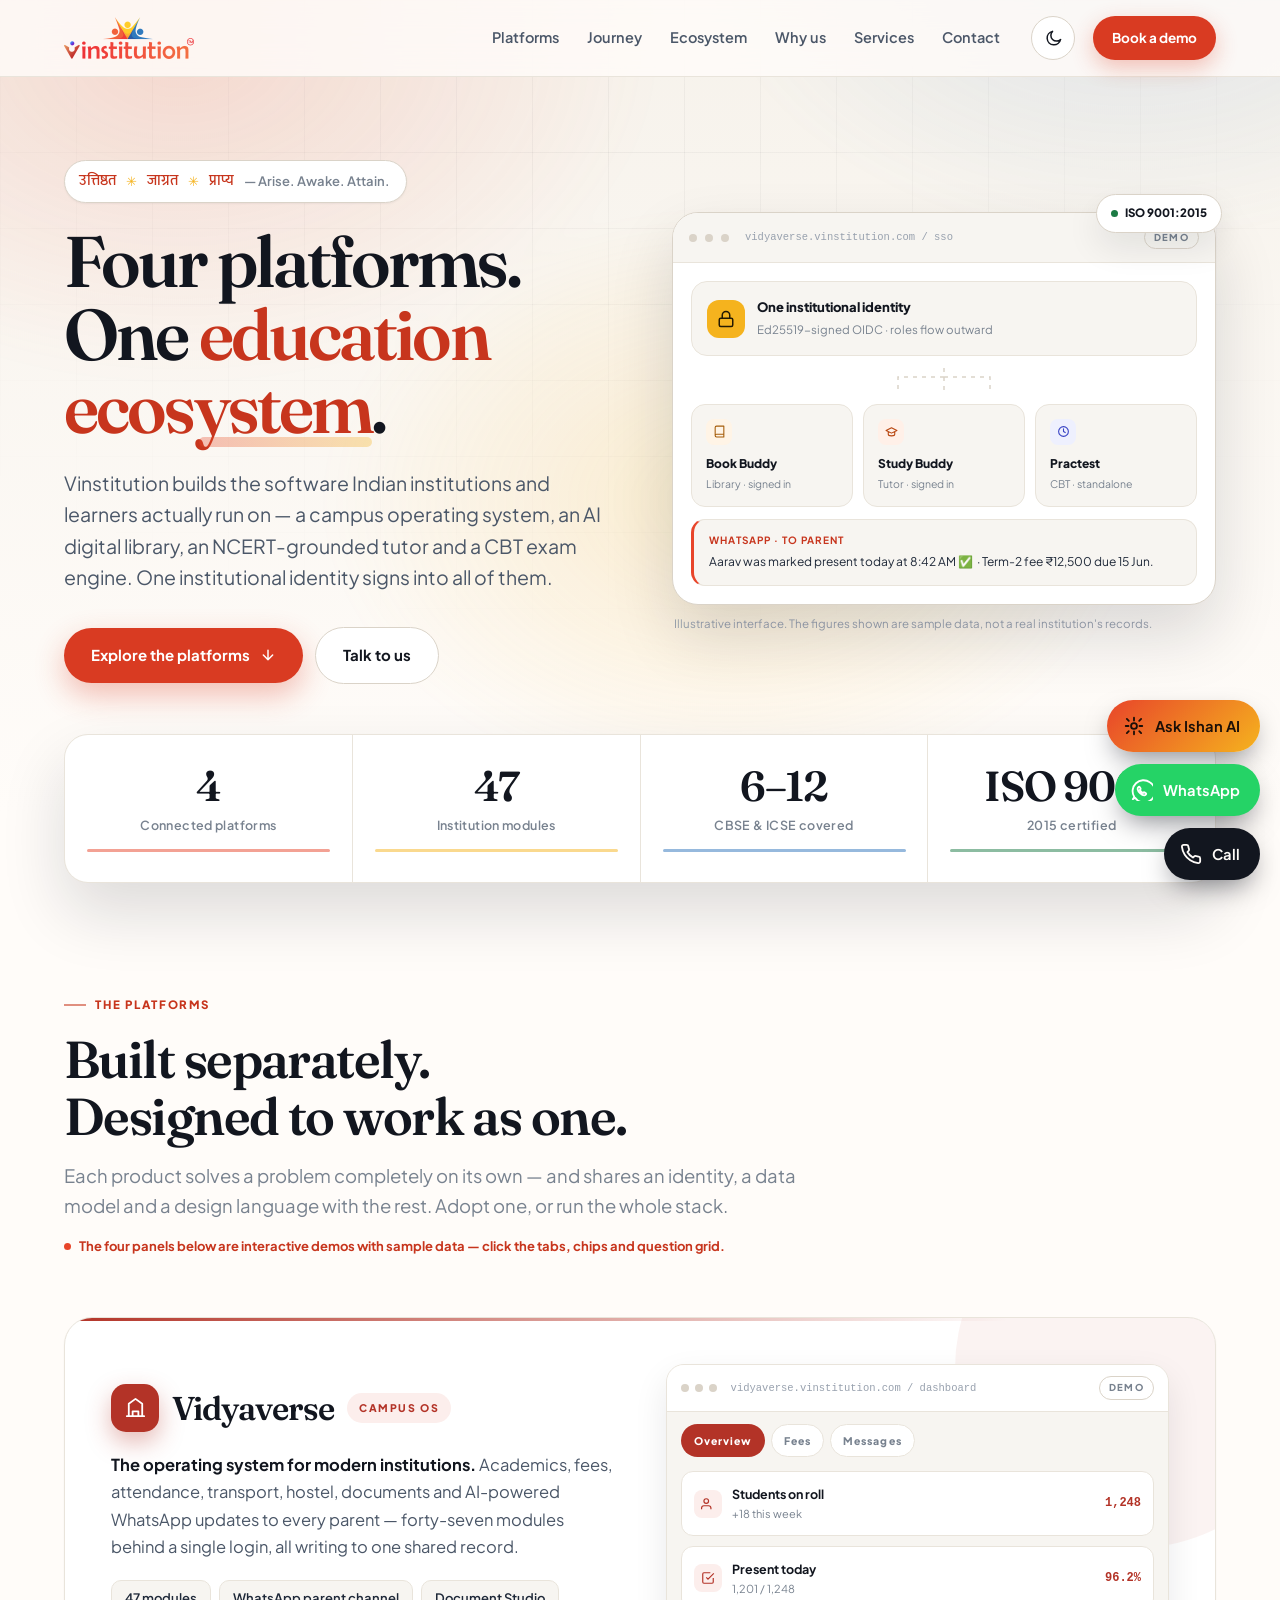
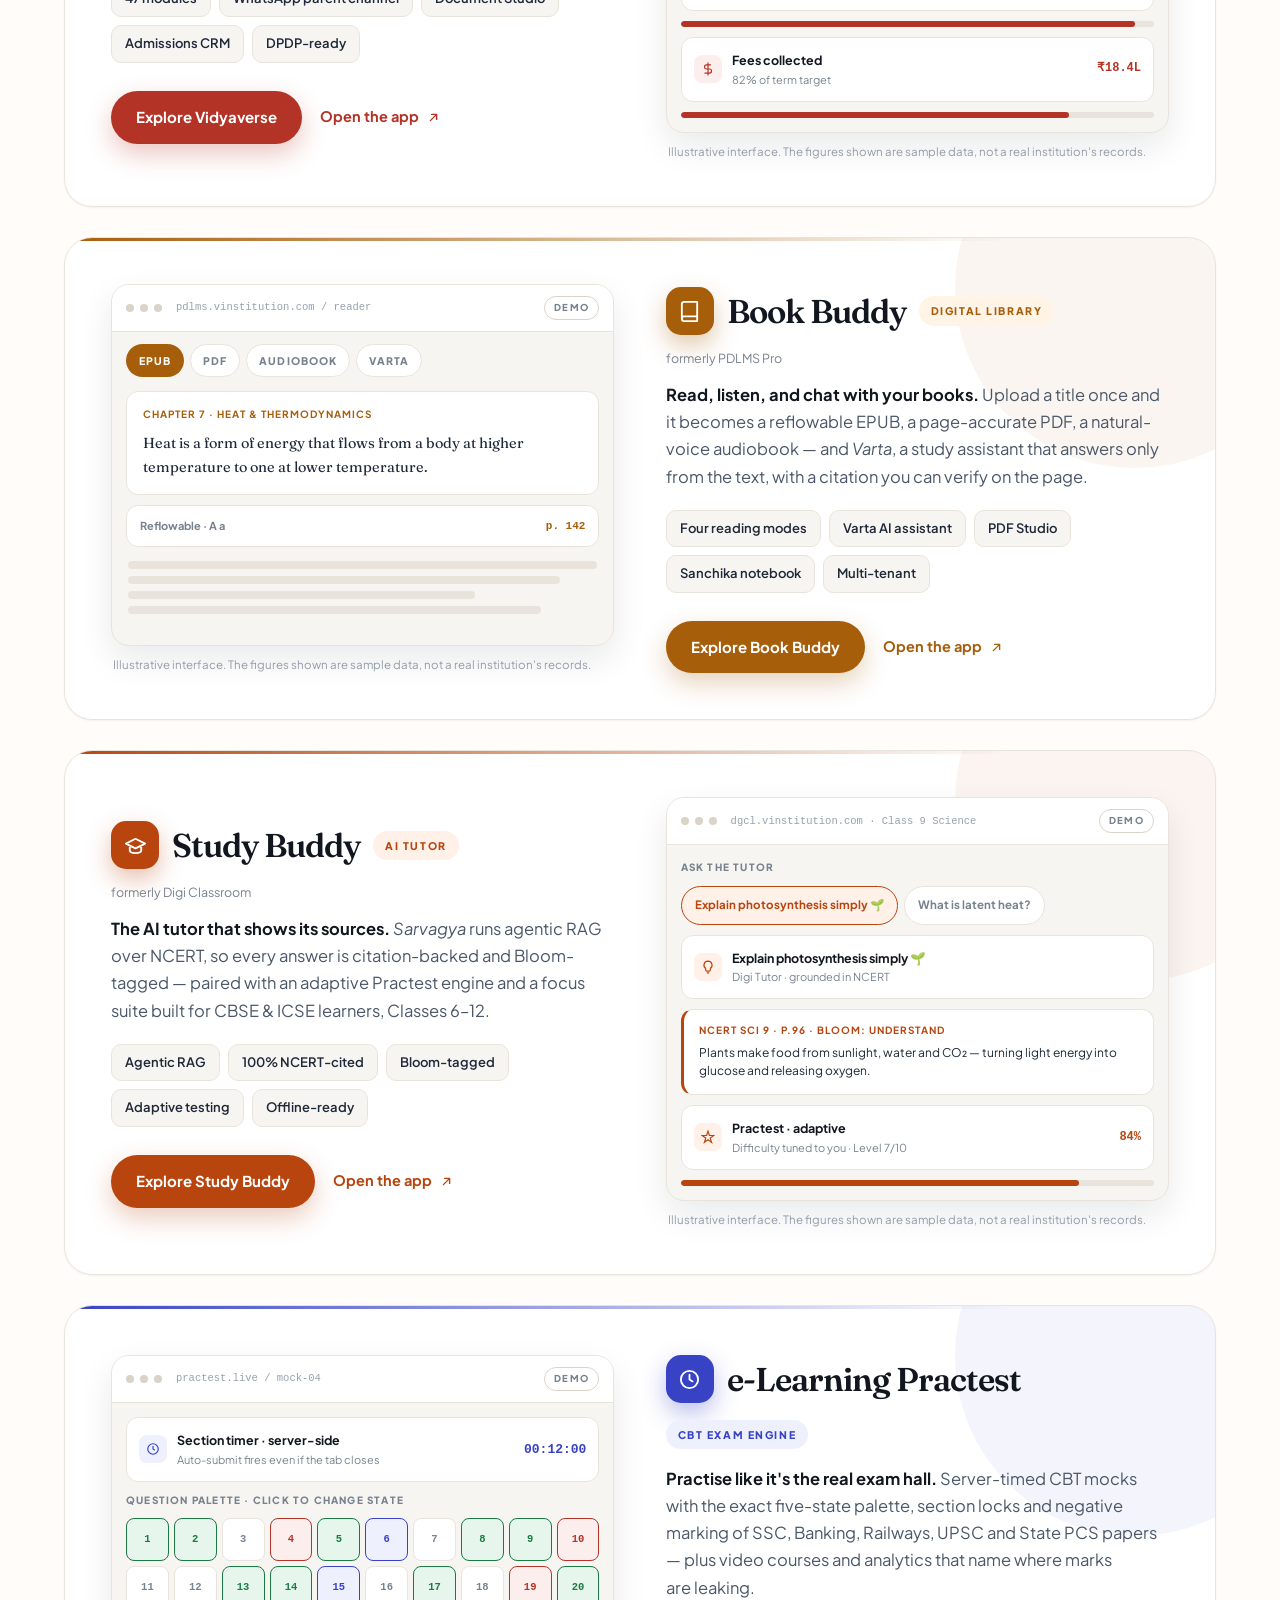
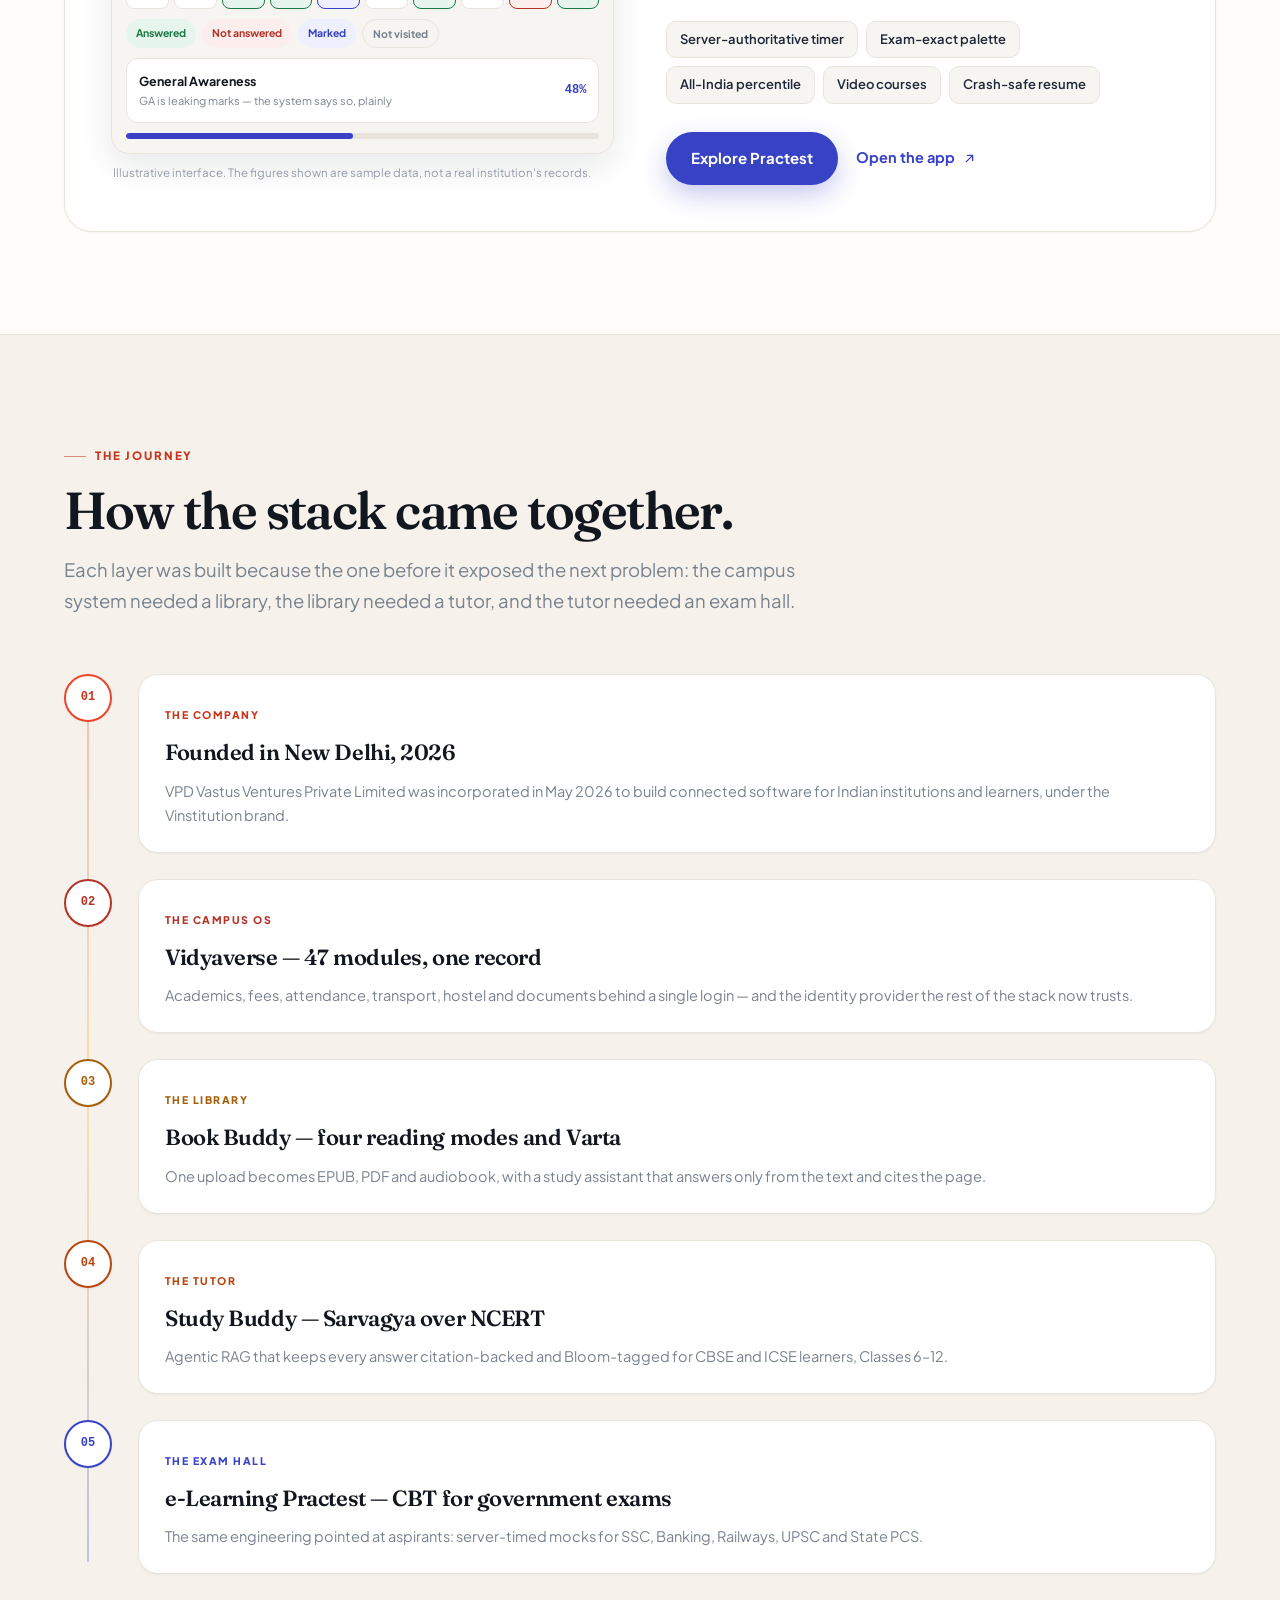
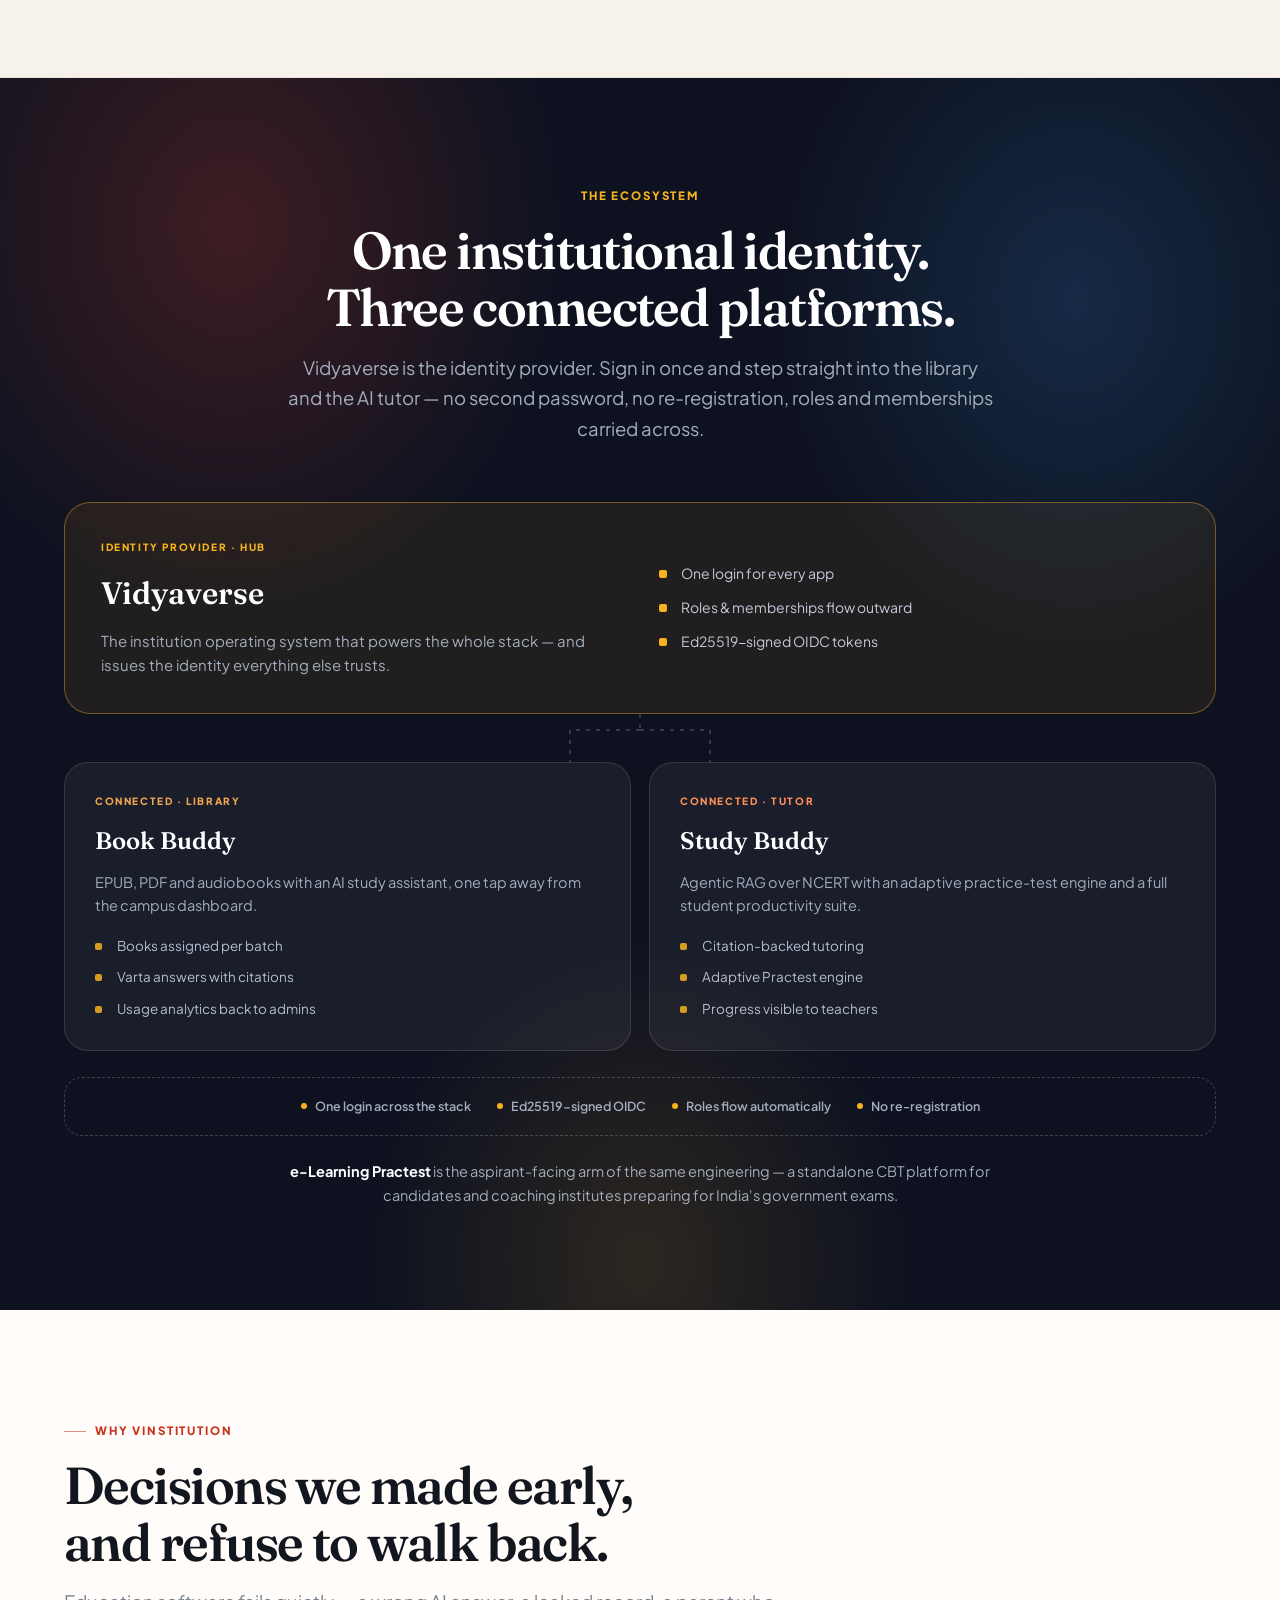
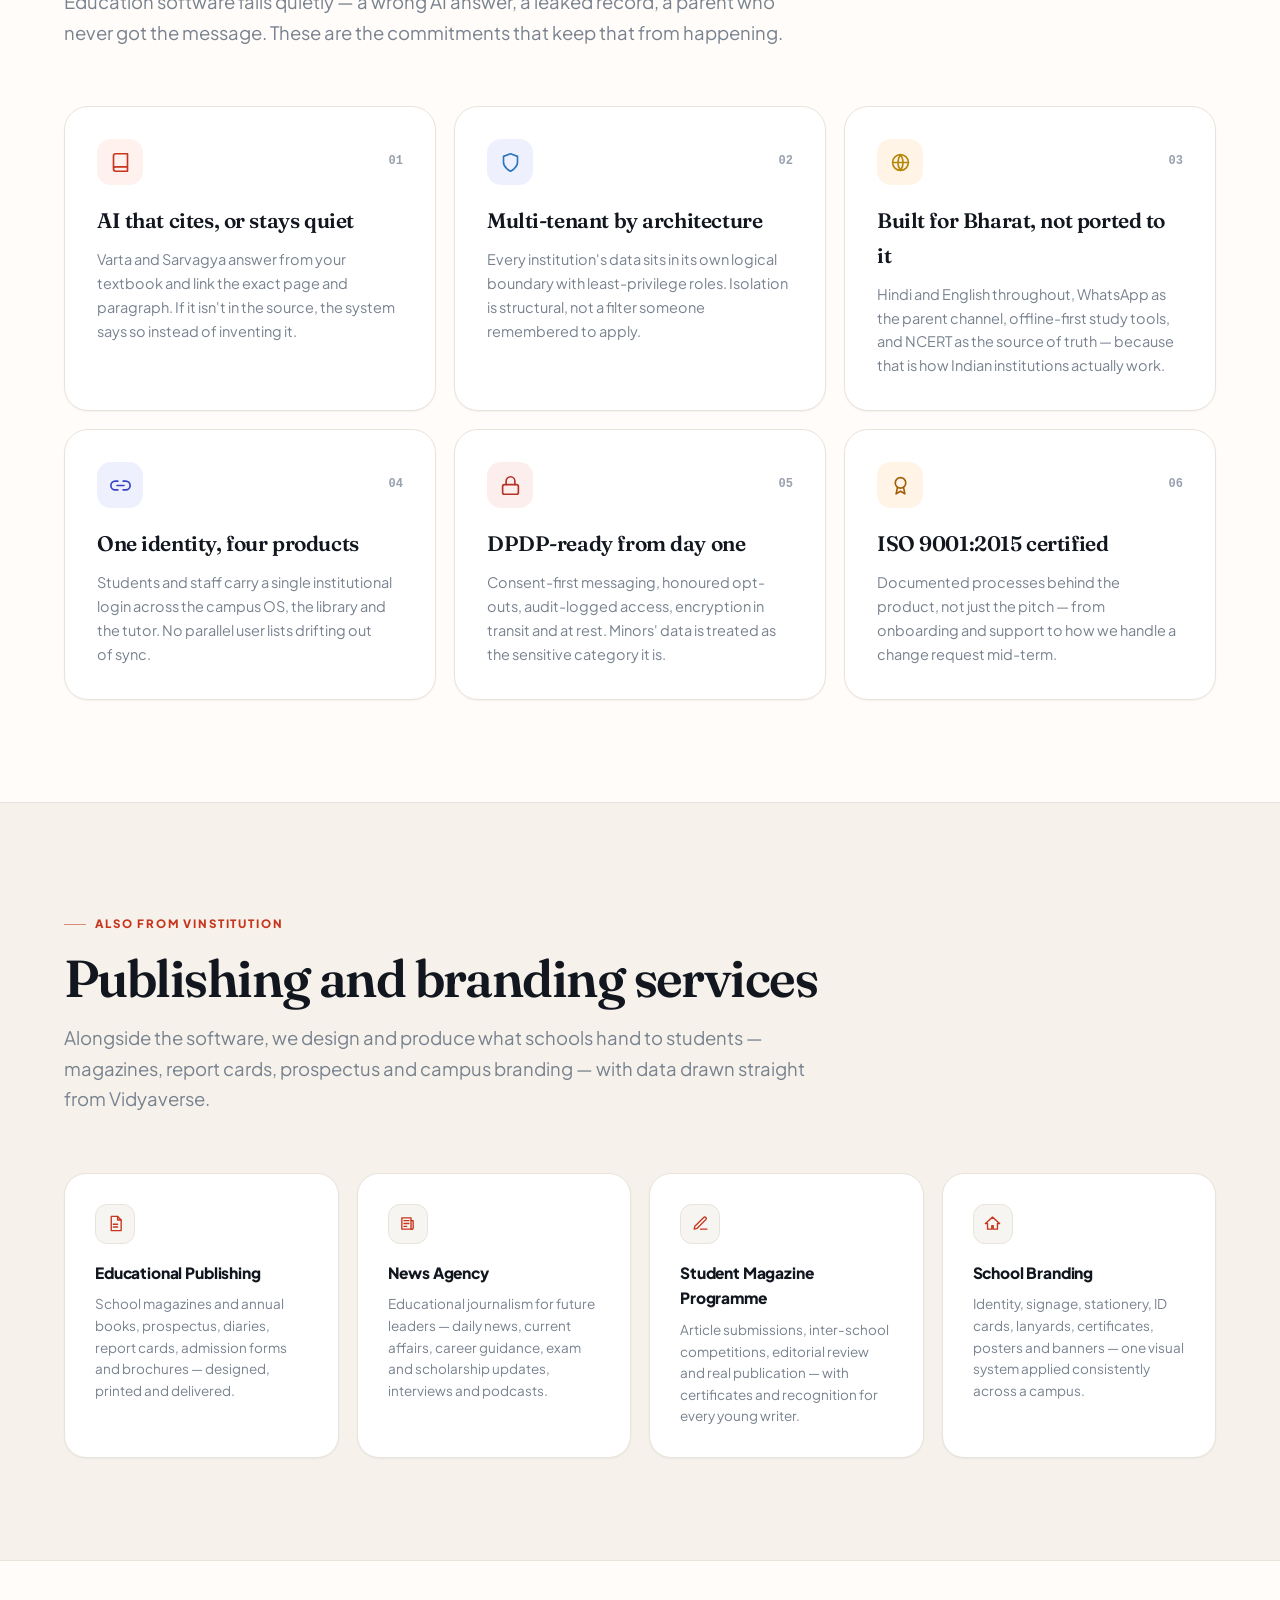
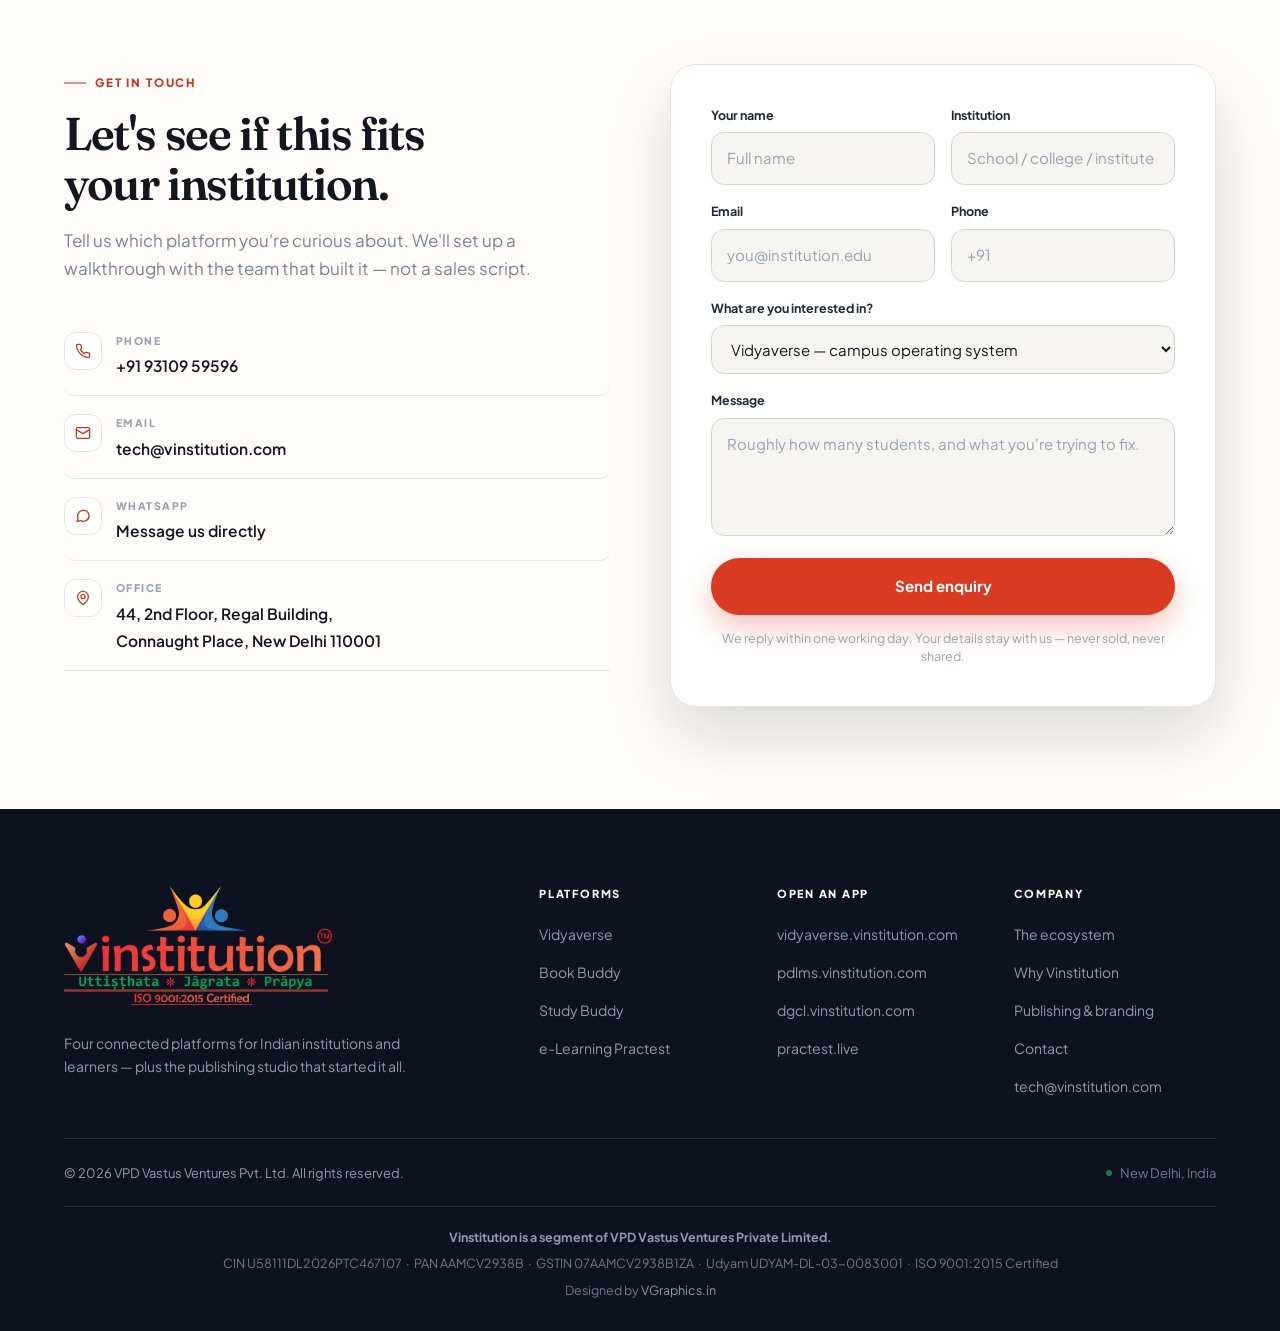
==== commit 6ce67612: "Make the phone number mandatory on the Ishan AI lead card The field was optional. It is now required" ====
--- a/index.html
+++ b/index.html
@@ -75,8 +75,8 @@
     }catch(e){ document.documentElement.setAttribute('data-theme','light'); }
   })();
 </script>
-<link rel="stylesheet" href="assets/css/style.css?v=3">
-<link rel="stylesheet" href="ishan/ishan.css?v=3">
+<link rel="stylesheet" href="assets/css/style.css?v=4">
+<link rel="stylesheet" href="ishan/ishan.css?v=4">
 </head>
 <body>
 <div style="background:var(--paper)">
@@ -949,7 +949,7 @@
 
 </div>
 
-<script src="assets/js/main.js?v=3"></script>
-<script src="ishan/ishan.js?v=3" defer></script>
+<script src="assets/js/main.js?v=4"></script>
+<script src="ishan/ishan.js?v=4" defer></script>
 </body>
 </html>
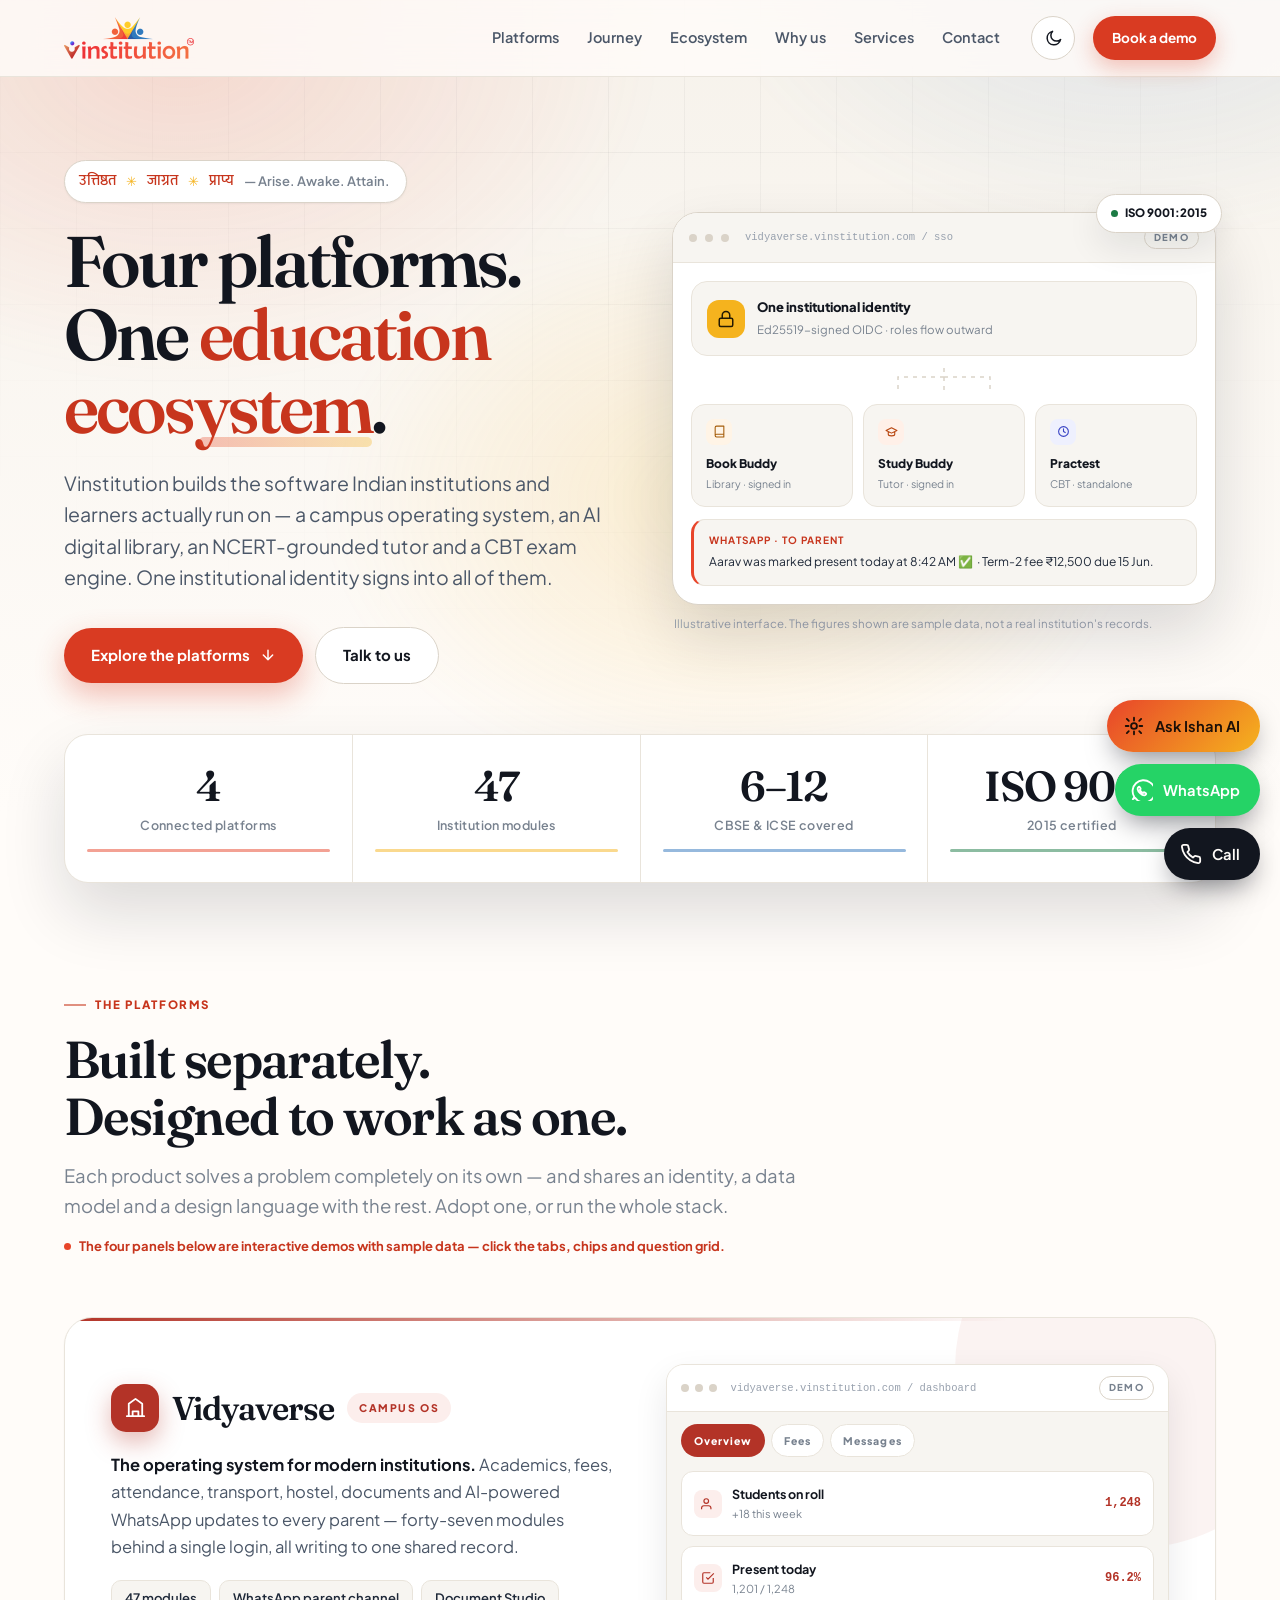
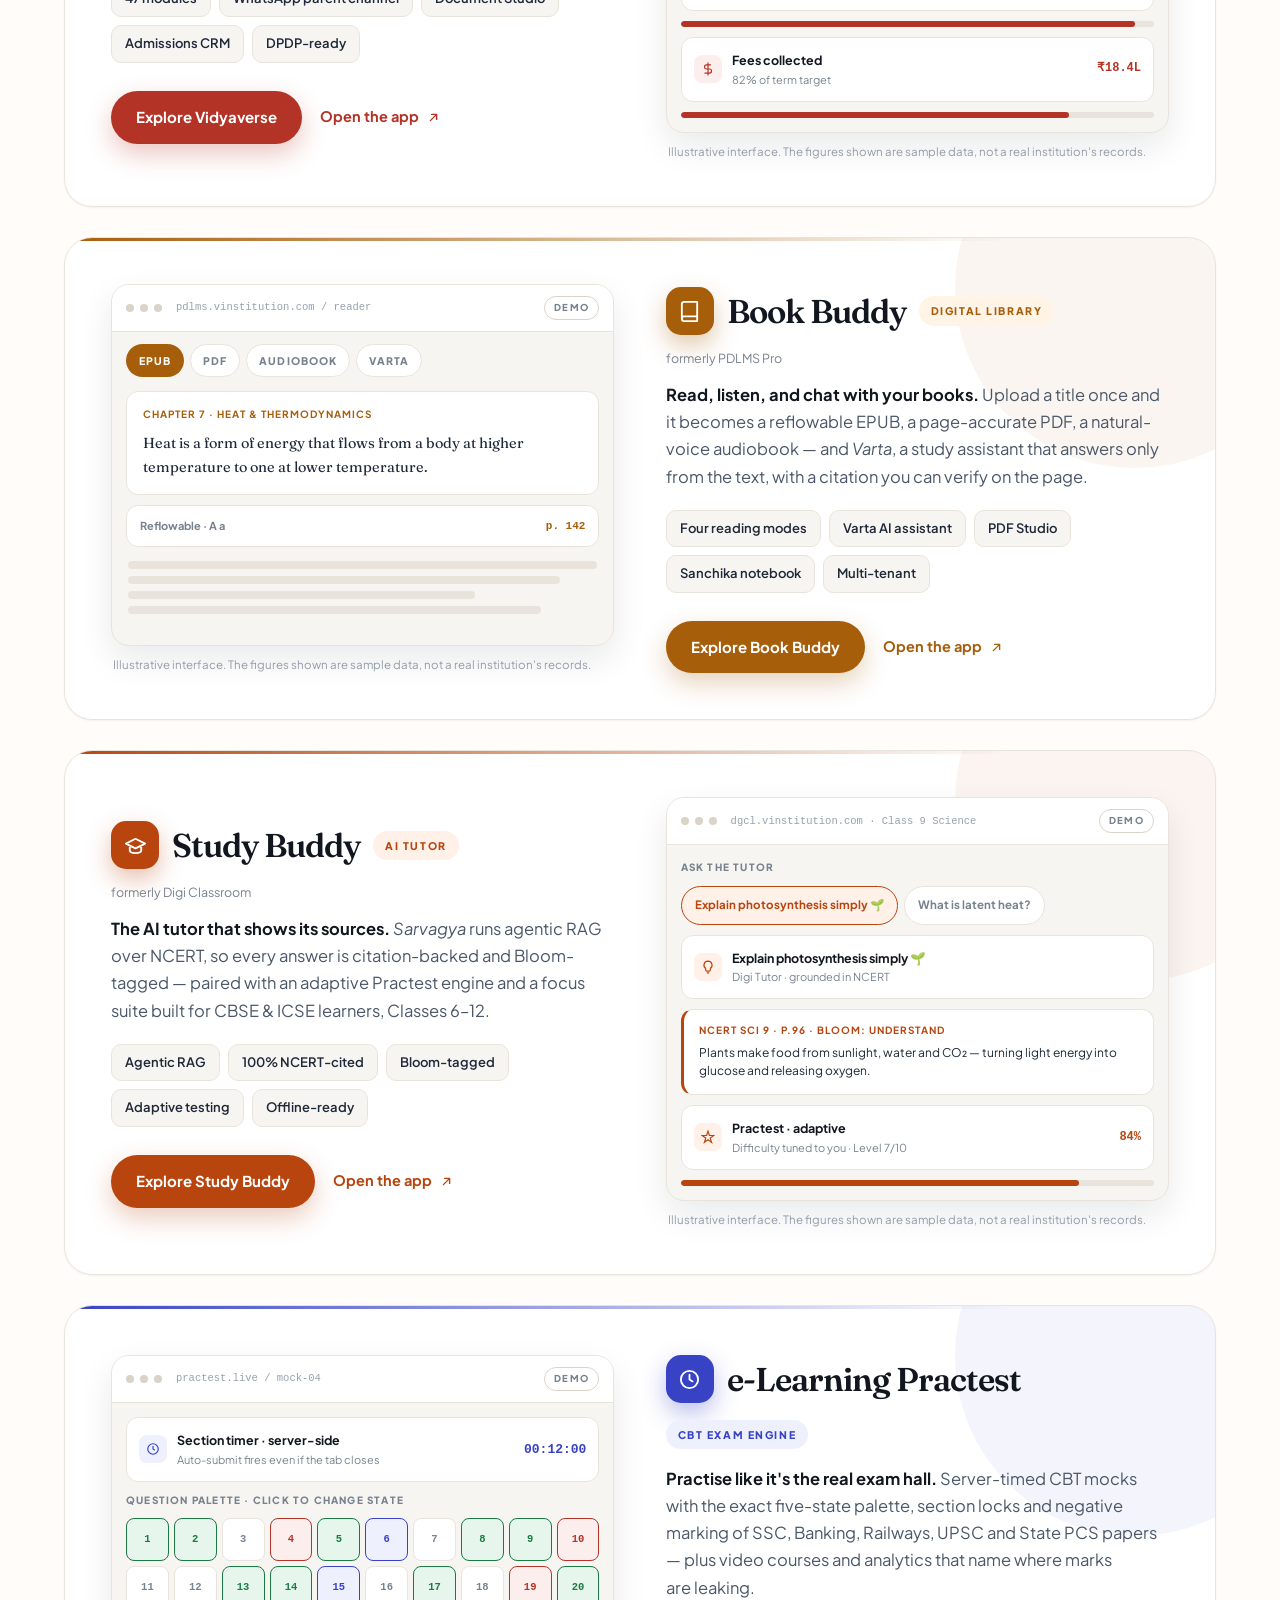
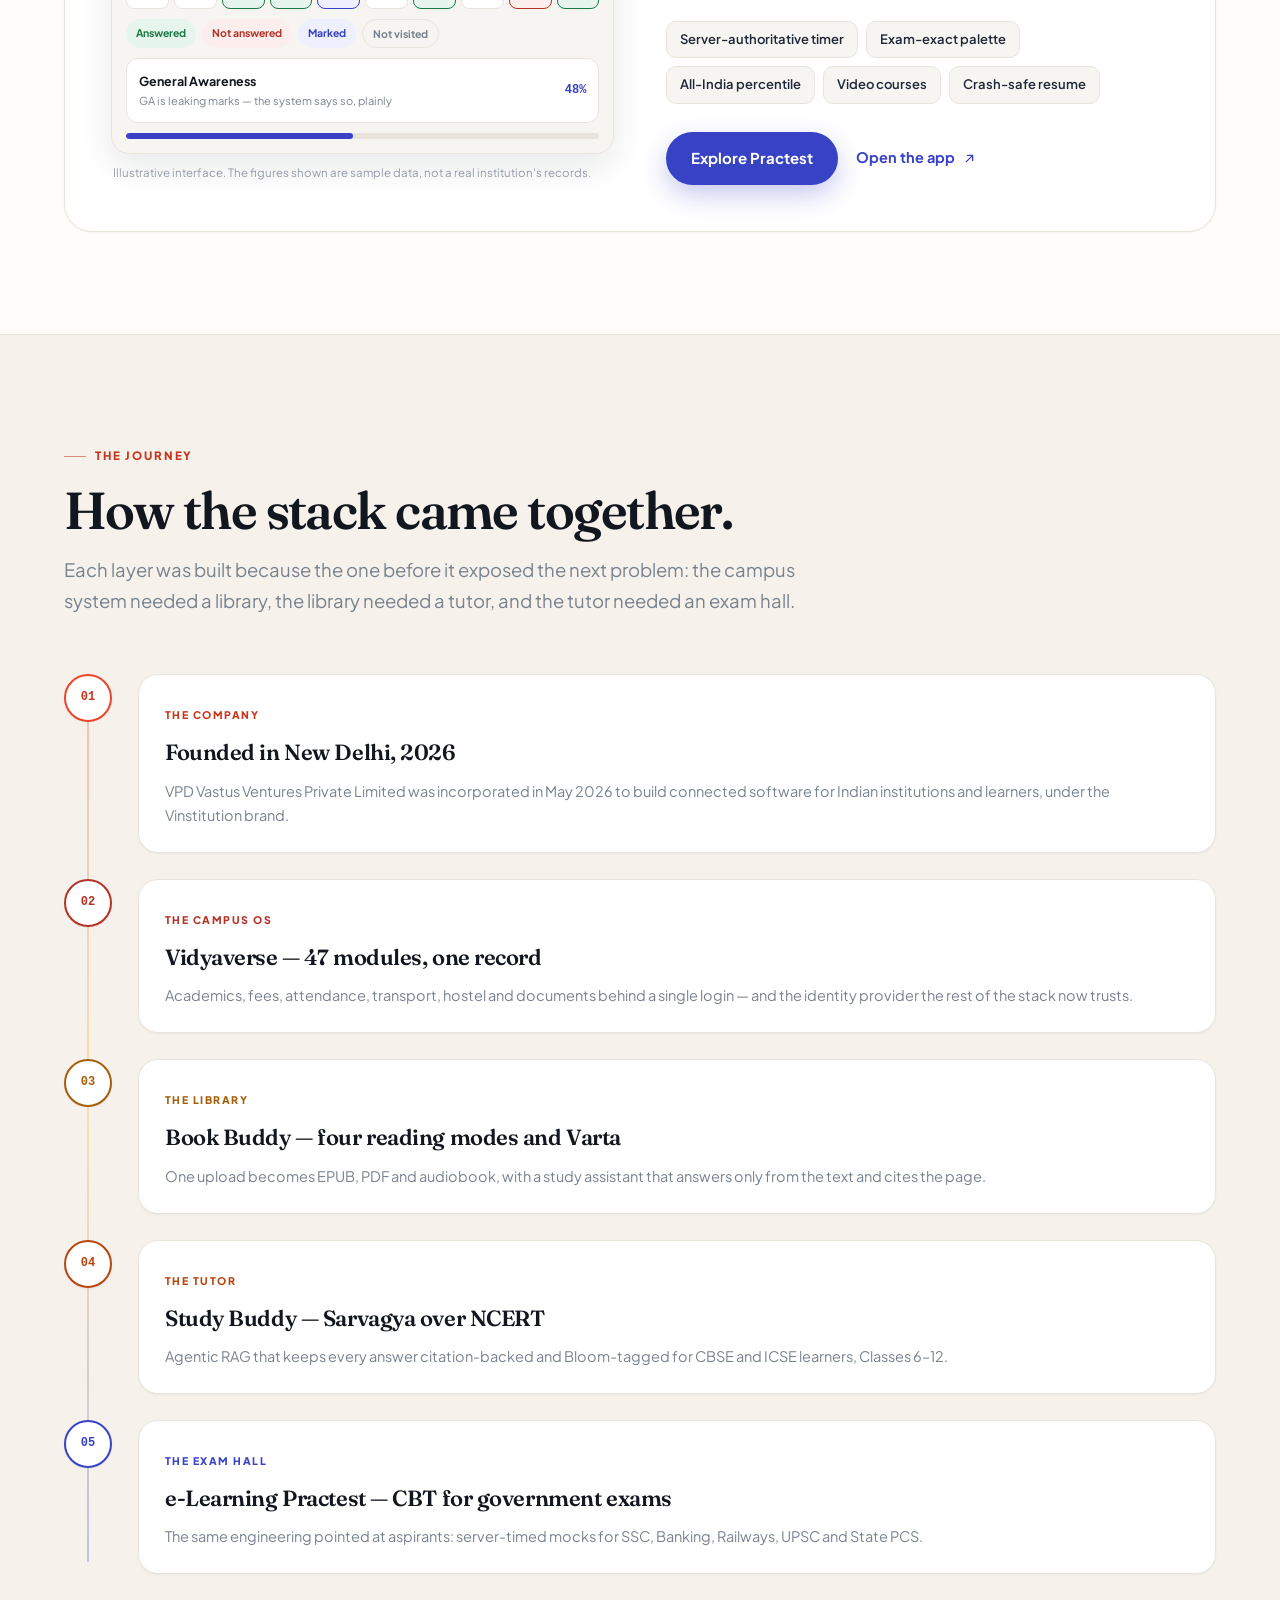
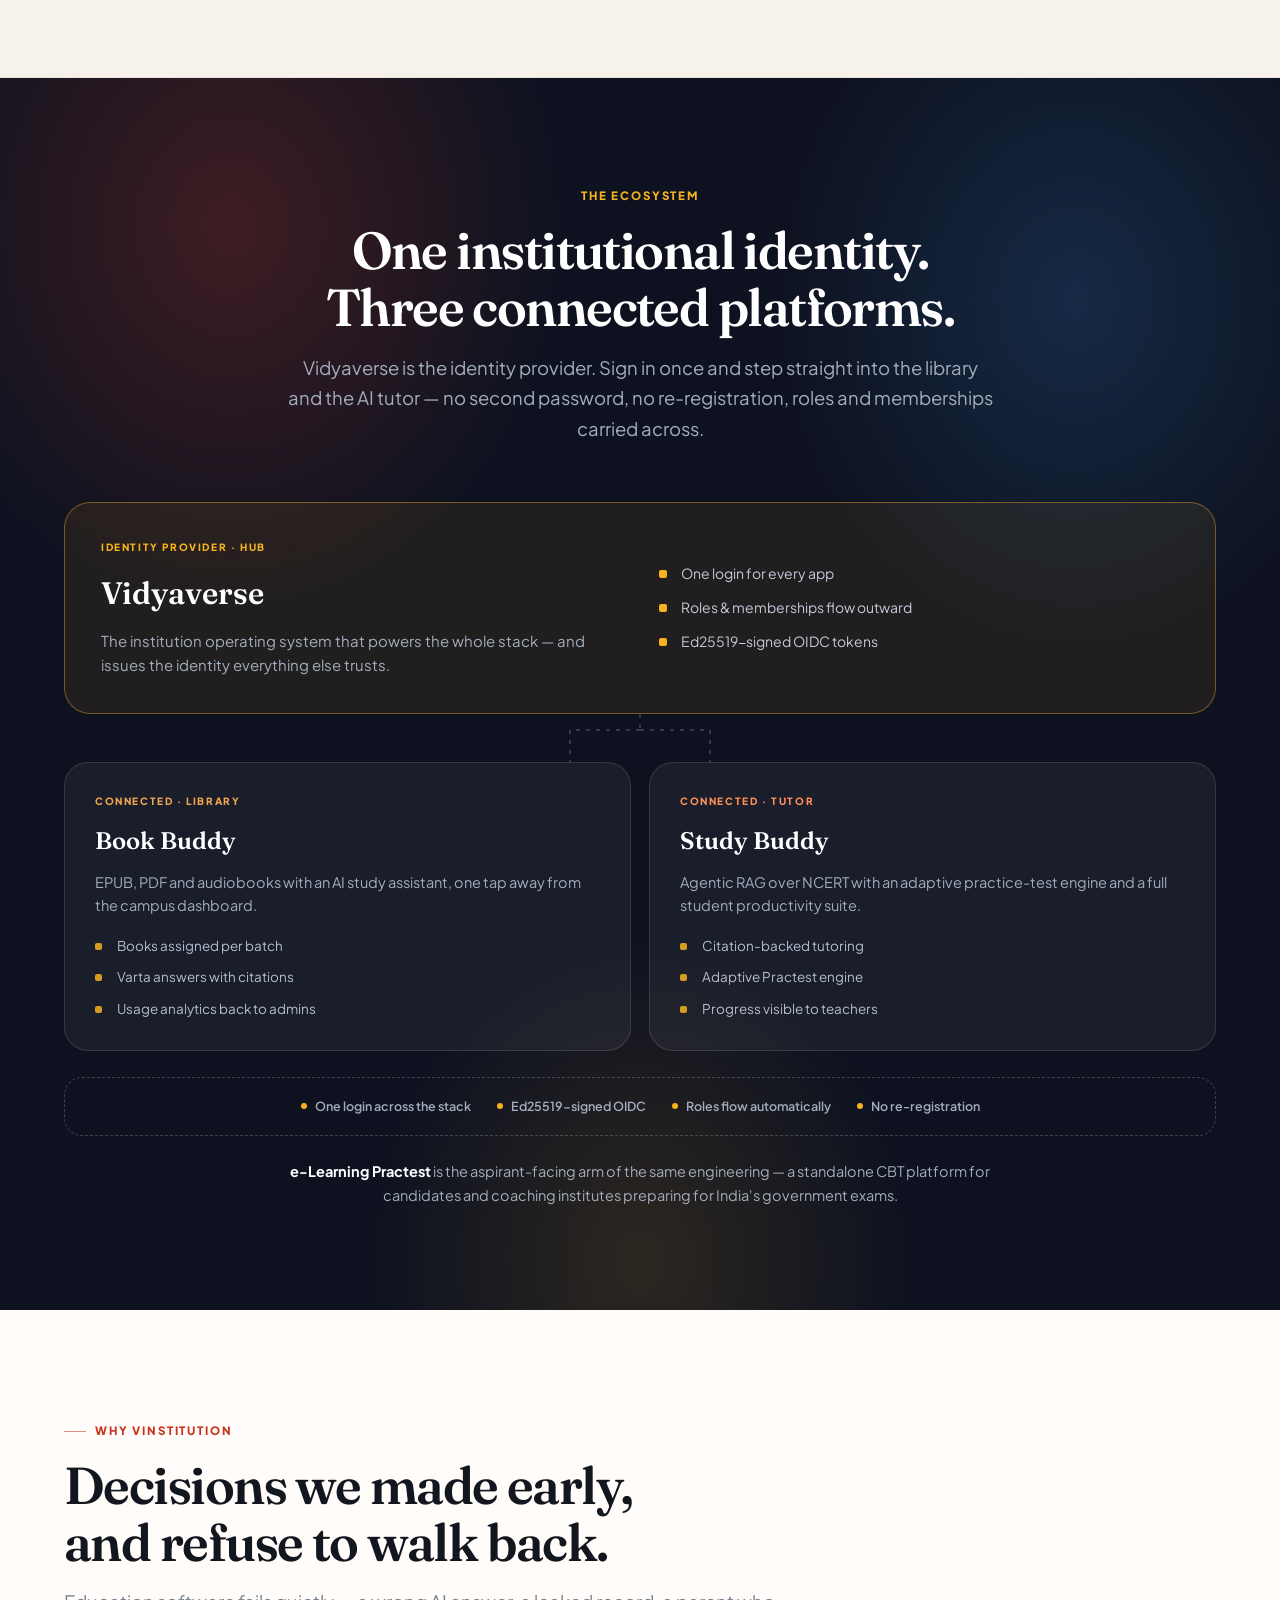
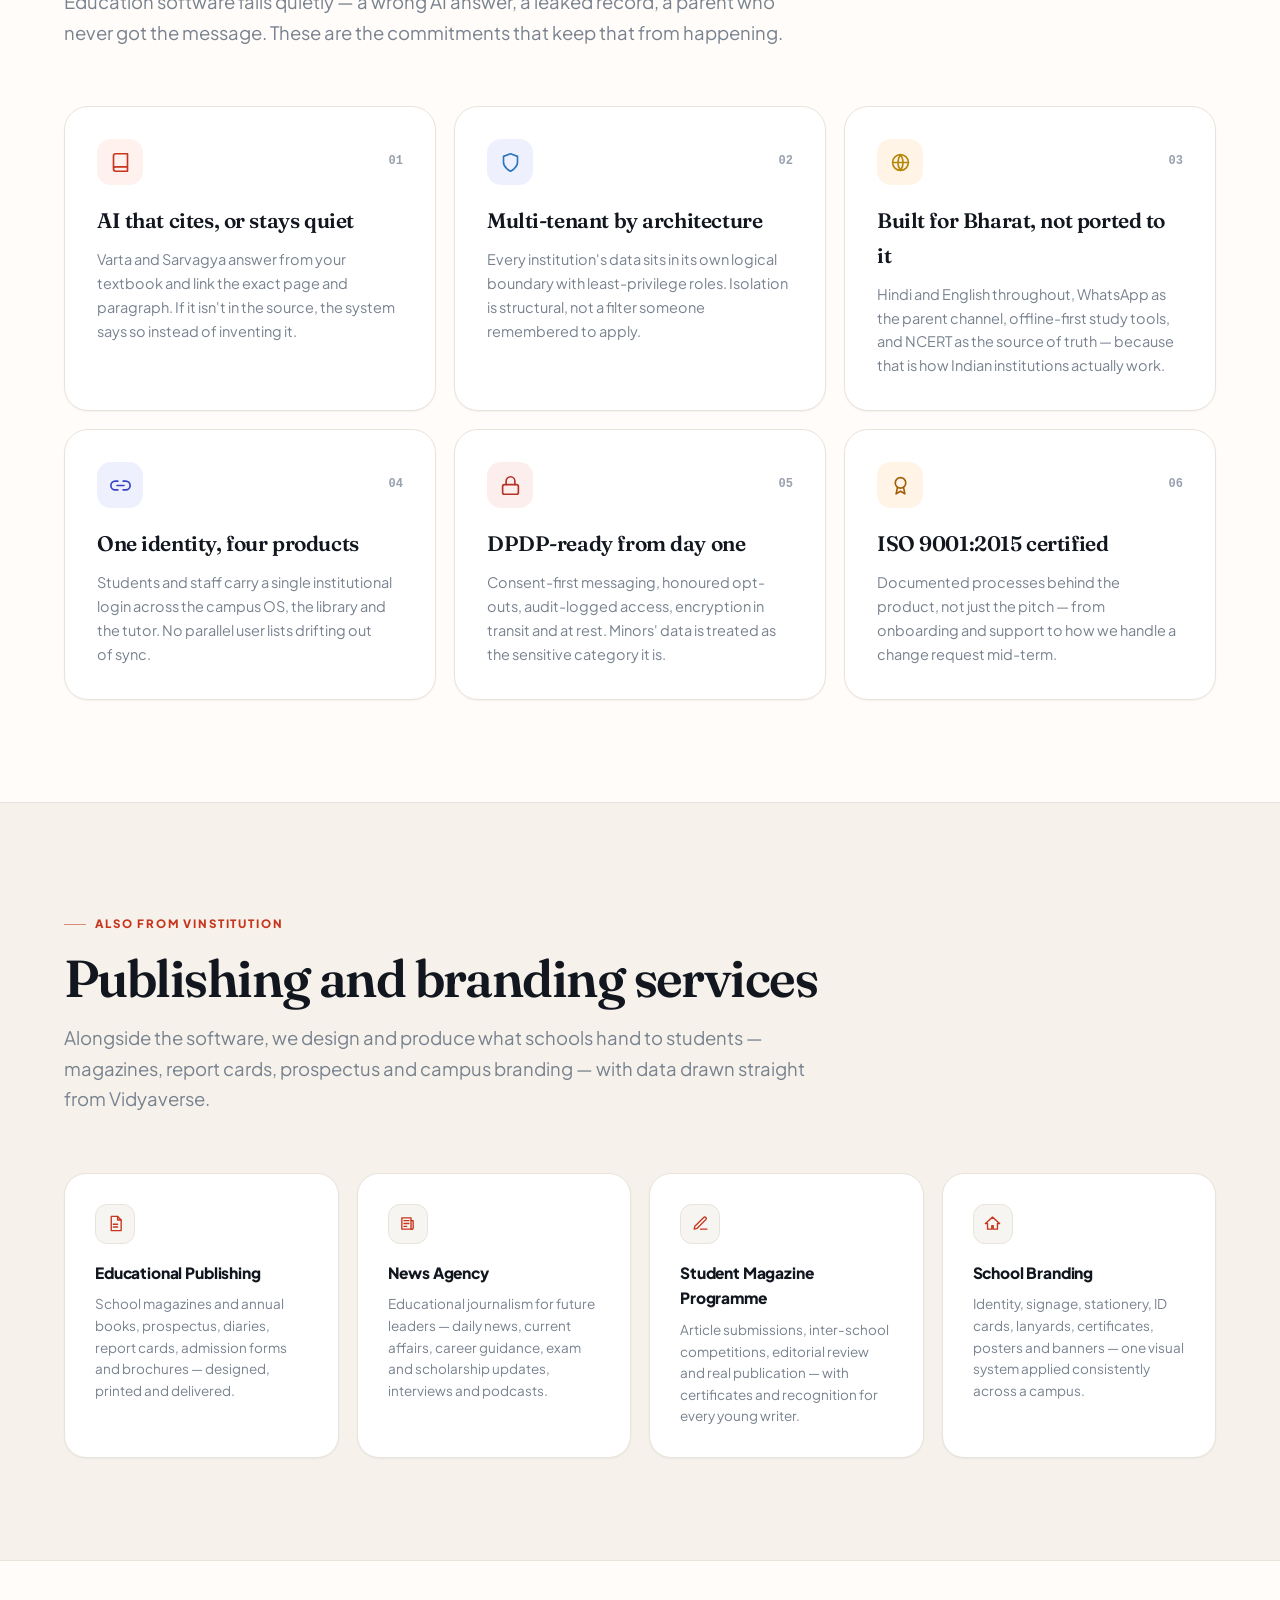
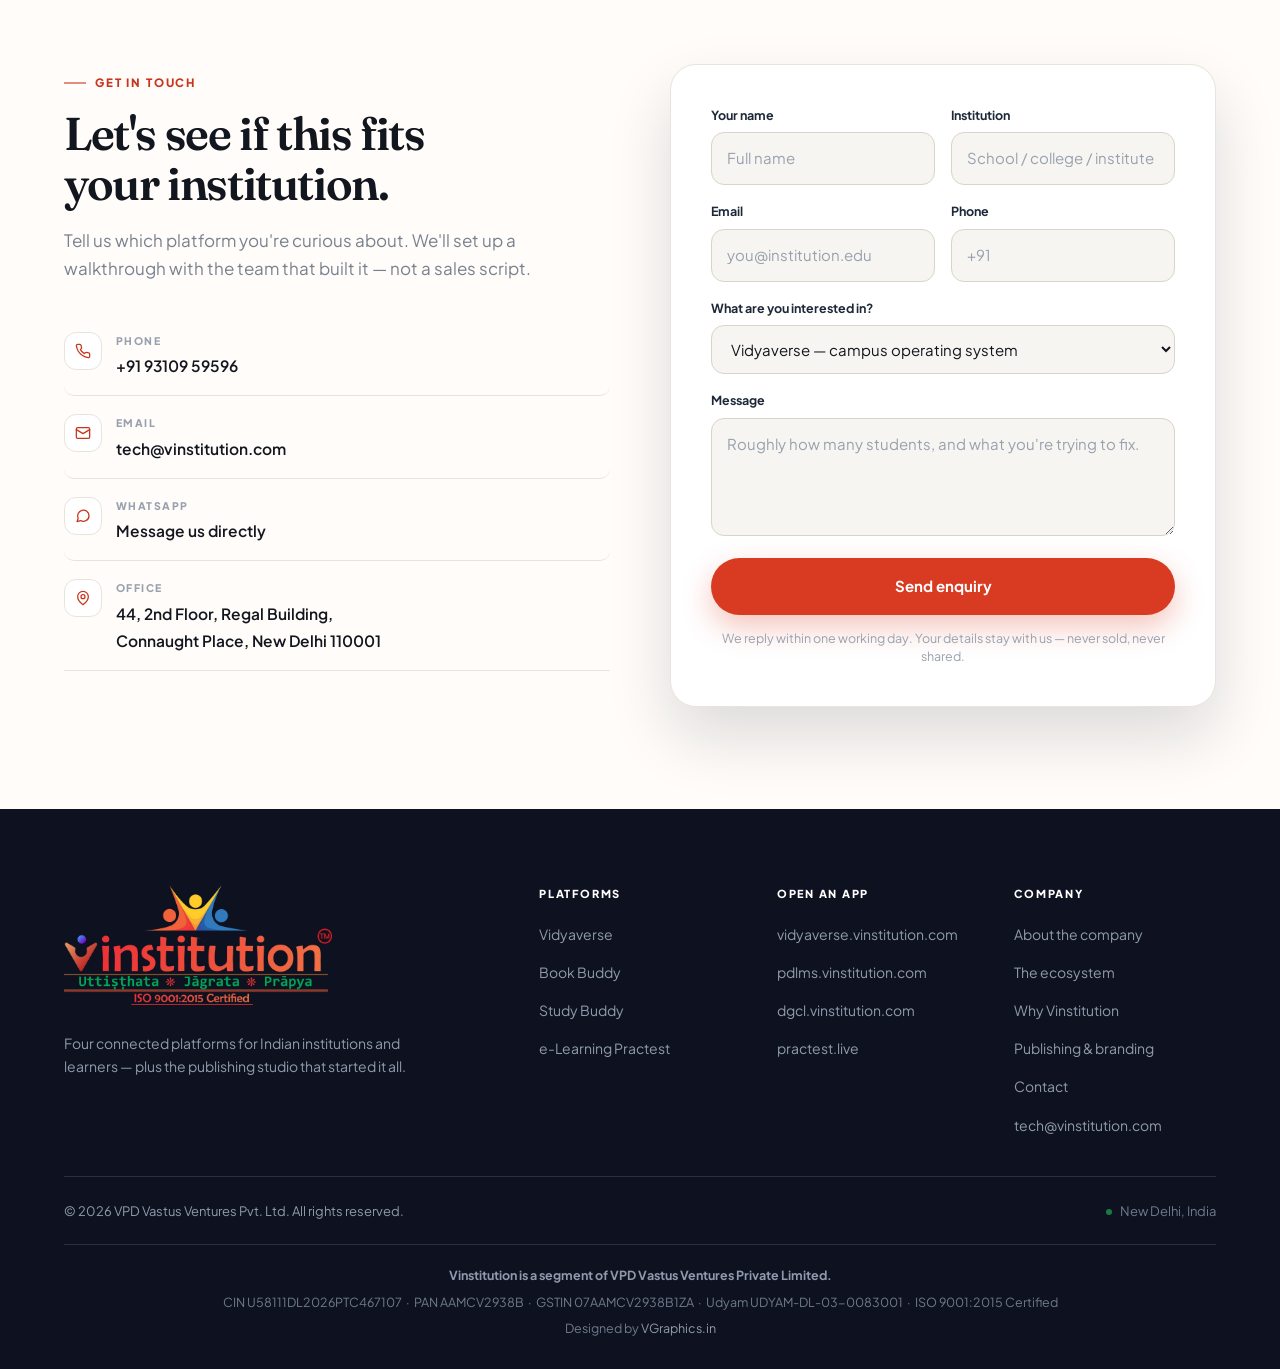
==== commit 151d1b95: "SEO: favicons, richer Organization schema, and an About page Three items from the search-visibility " ====
--- a/index.html
+++ b/index.html
@@ -31,25 +31,72 @@
 
 <script type="application/ld+json">
 {
-  "@context":"https://schema.org",
-  "@type":"Organization",
-  "name":"Vinstitution",
-  "url":"https://vinstitution.com/",
-  "logo":"https://vinstitution.com/assets/logos/vinstitution-full.png",
-  "slogan":"Uttiṣṭhata · Jāgrata · Prāpya",
-  "description":"Education technology company building connected platforms for Indian institutions and learners: Vidyaverse, Book Buddy, Study Buddy and e-Learning Practest.",
-  "address":{
-    "@type":"PostalAddress",
-    "streetAddress":"44, 2nd Floor, Regal Building, Connaught Place",
-    "addressLocality":"New Delhi","addressRegion":"Delhi",
-    "postalCode":"110001","addressCountry":"IN"
+ "@context": "https://schema.org",
+ "@type": "Organization",
+ "@id": "https://vinstitution.com/#organization",
+ "name": "Vinstitution",
+ "legalName": "VPD Vastus Ventures Private Limited",
+ "url": "https://vinstitution.com/",
+ "logo": "https://vinstitution.com/assets/logos/vinstitution-full.png",
+ "slogan": "Uttiṣṭhata · Jāgrata · Prāpya",
+ "description": "Education technology company building connected platforms for Indian institutions and learners: Vidyaverse, Book Buddy, Study Buddy and e-Learning Practest.",
+ "foundingDate": "2026-05-30",
+ "foundingLocation": {
+  "@type": "Place",
+  "address": {
+   "@type": "PostalAddress",
+   "addressLocality": "New Delhi",
+   "addressCountry": "IN"
+  }
+ },
+ "address": {
+  "@type": "PostalAddress",
+  "streetAddress": "44, 2nd Floor, Regal Building, Connaught Place",
+  "addressLocality": "New Delhi",
+  "addressRegion": "Delhi",
+  "postalCode": "110001",
+  "addressCountry": "IN"
+ },
+ "contactPoint": {
+  "@type": "ContactPoint",
+  "telephone": "+91-9310959596",
+  "contactType": "sales",
+  "email": "tech@vinstitution.com",
+  "availableLanguage": [
+   "English",
+   "Hindi"
+  ]
+ },
+ "identifier": [
+  {
+   "@type": "PropertyValue",
+   "name": "CIN",
+   "value": "U58111DL2026PTC467107"
   },
-  "contactPoint":{
-    "@type":"ContactPoint","telephone":"+91-9310959596",
-    "contactType":"sales","email":"tech@vinstitution.com",
-    "availableLanguage":["English","Hindi"]
+  {
+   "@type": "PropertyValue",
+   "name": "PAN",
+   "value": "AAMCV2938B"
+  },
+  {
+   "@type": "PropertyValue",
+   "name": "GSTIN",
+   "value": "07AAMCV2938B1ZA"
+  },
+  {
+   "@type": "PropertyValue",
+   "name": "Udyam",
+   "value": "UDYAM-DL-03-0083001"
   }
+ ],
+ "taxID": "07AAMCV2938B1ZA",
+ "hasCredential": {
+  "@type": "EducationalOccupationalCredential",
+  "credentialCategory": "certification",
+  "name": "ISO 9001:2015"
+ }
 }
+
 </script>
 <script type="application/ld+json">
 {
@@ -75,8 +122,8 @@
     }catch(e){ document.documentElement.setAttribute('data-theme','light'); }
   })();
 </script>
-<link rel="stylesheet" href="assets/css/style.css?v=4">
-<link rel="stylesheet" href="ishan/ishan.css?v=4">
+<link rel="stylesheet" href="assets/css/style.css?v=5">
+<link rel="stylesheet" href="ishan/ishan.css?v=5">
 </head>
 <body>
 <div style="background:var(--paper)">
@@ -927,6 +974,7 @@
       <div style="min-width:0">
         <h4 style="font-size:11px;font-weight:800;letter-spacing:.16em;text-transform:uppercase;color:#fff;margin-bottom:16px">Company</h4>
         <ul style="display:flex;flex-direction:column;gap:11px">
+          <li><a href="about.html" style="font-size:14px;color:#8F9BAC;transition:color .2s,padding-left .2s" data-hv="41">About the company</a></li>
           <li><a href="#ecosystem" style="font-size:14px;color:#8F9BAC;transition:color .2s,padding-left .2s" data-hv="41">The ecosystem</a></li>
           <li><a href="#why" style="font-size:14px;color:#8F9BAC;transition:color .2s,padding-left .2s" data-hv="41">Why Vinstitution</a></li>
           <li><a href="#services" style="font-size:14px;color:#8F9BAC;transition:color .2s,padding-left .2s" data-hv="41">Publishing &amp; branding</a></li>
@@ -949,7 +997,7 @@
 
 </div>
 
-<script src="assets/js/main.js?v=4"></script>
-<script src="ishan/ishan.js?v=4" defer></script>
+<script src="assets/js/main.js?v=5"></script>
+<script src="ishan/ishan.js?v=5" defer></script>
 </body>
 </html>
